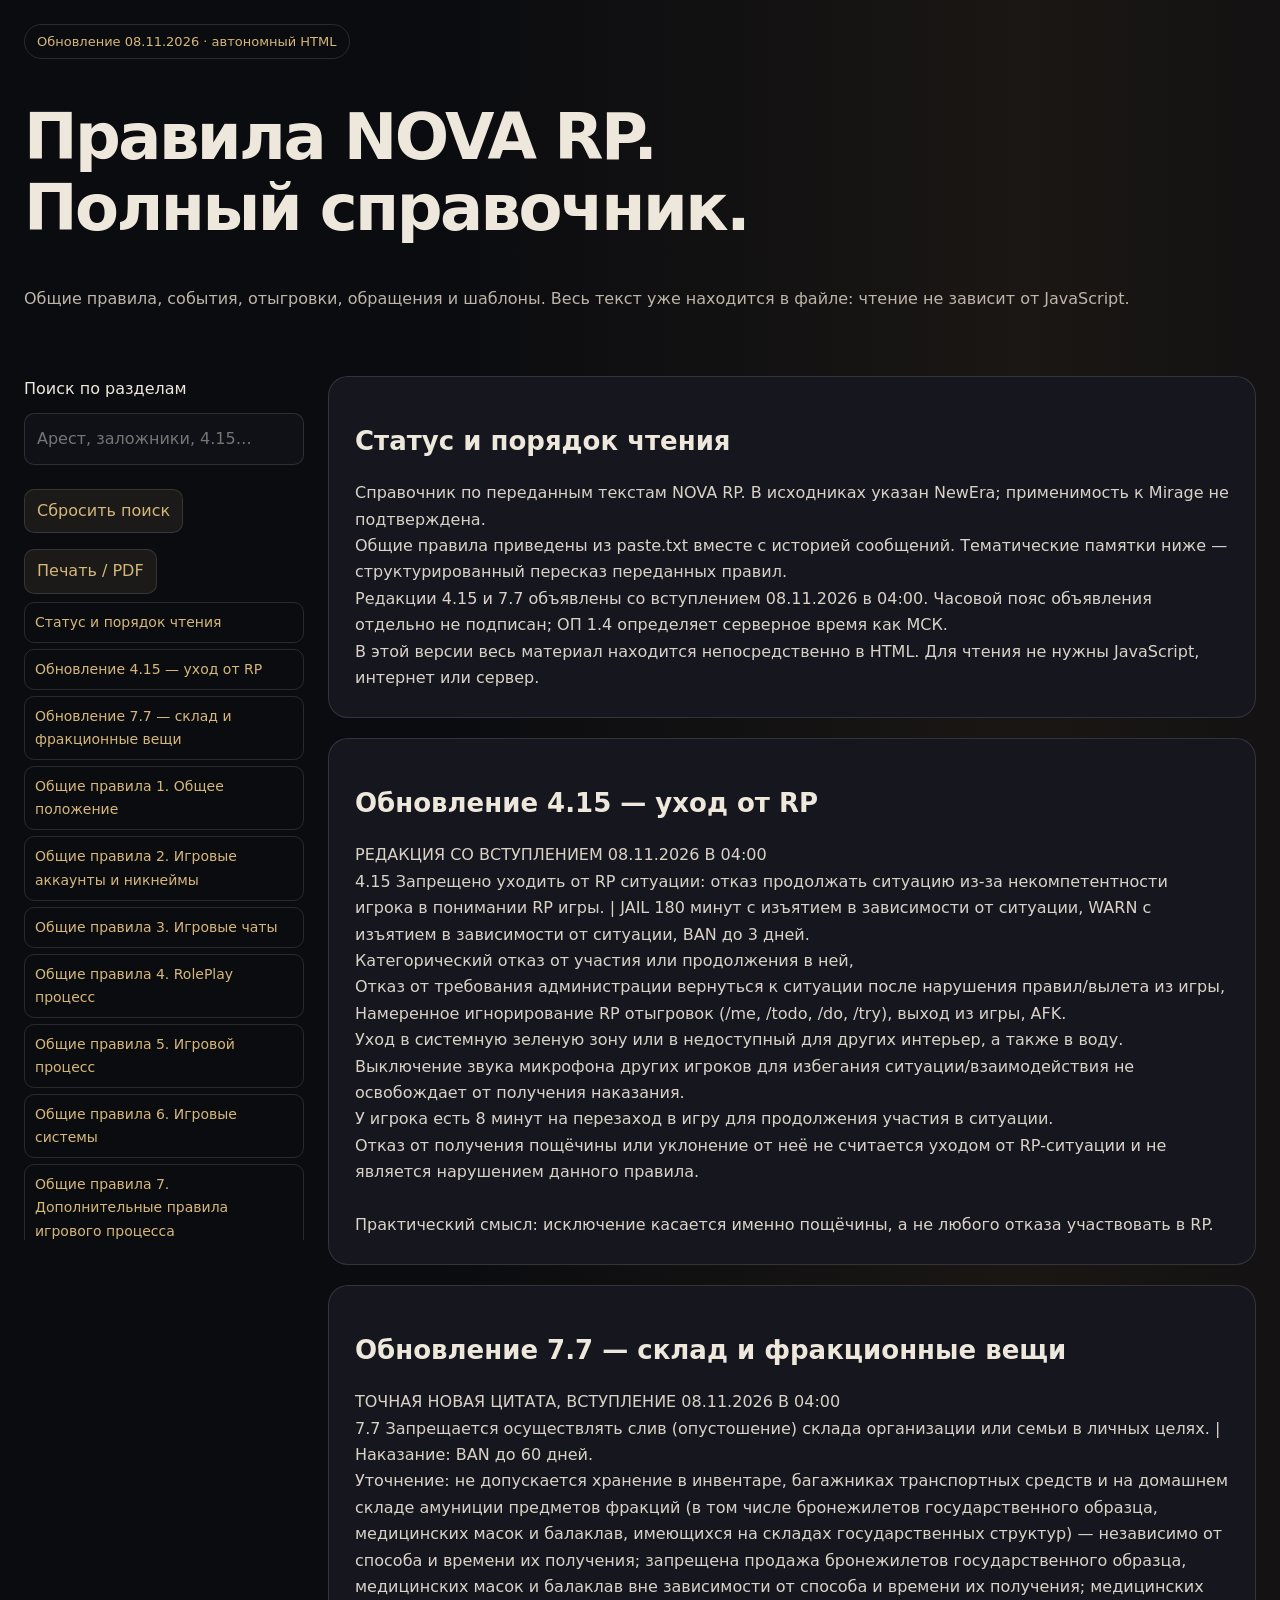
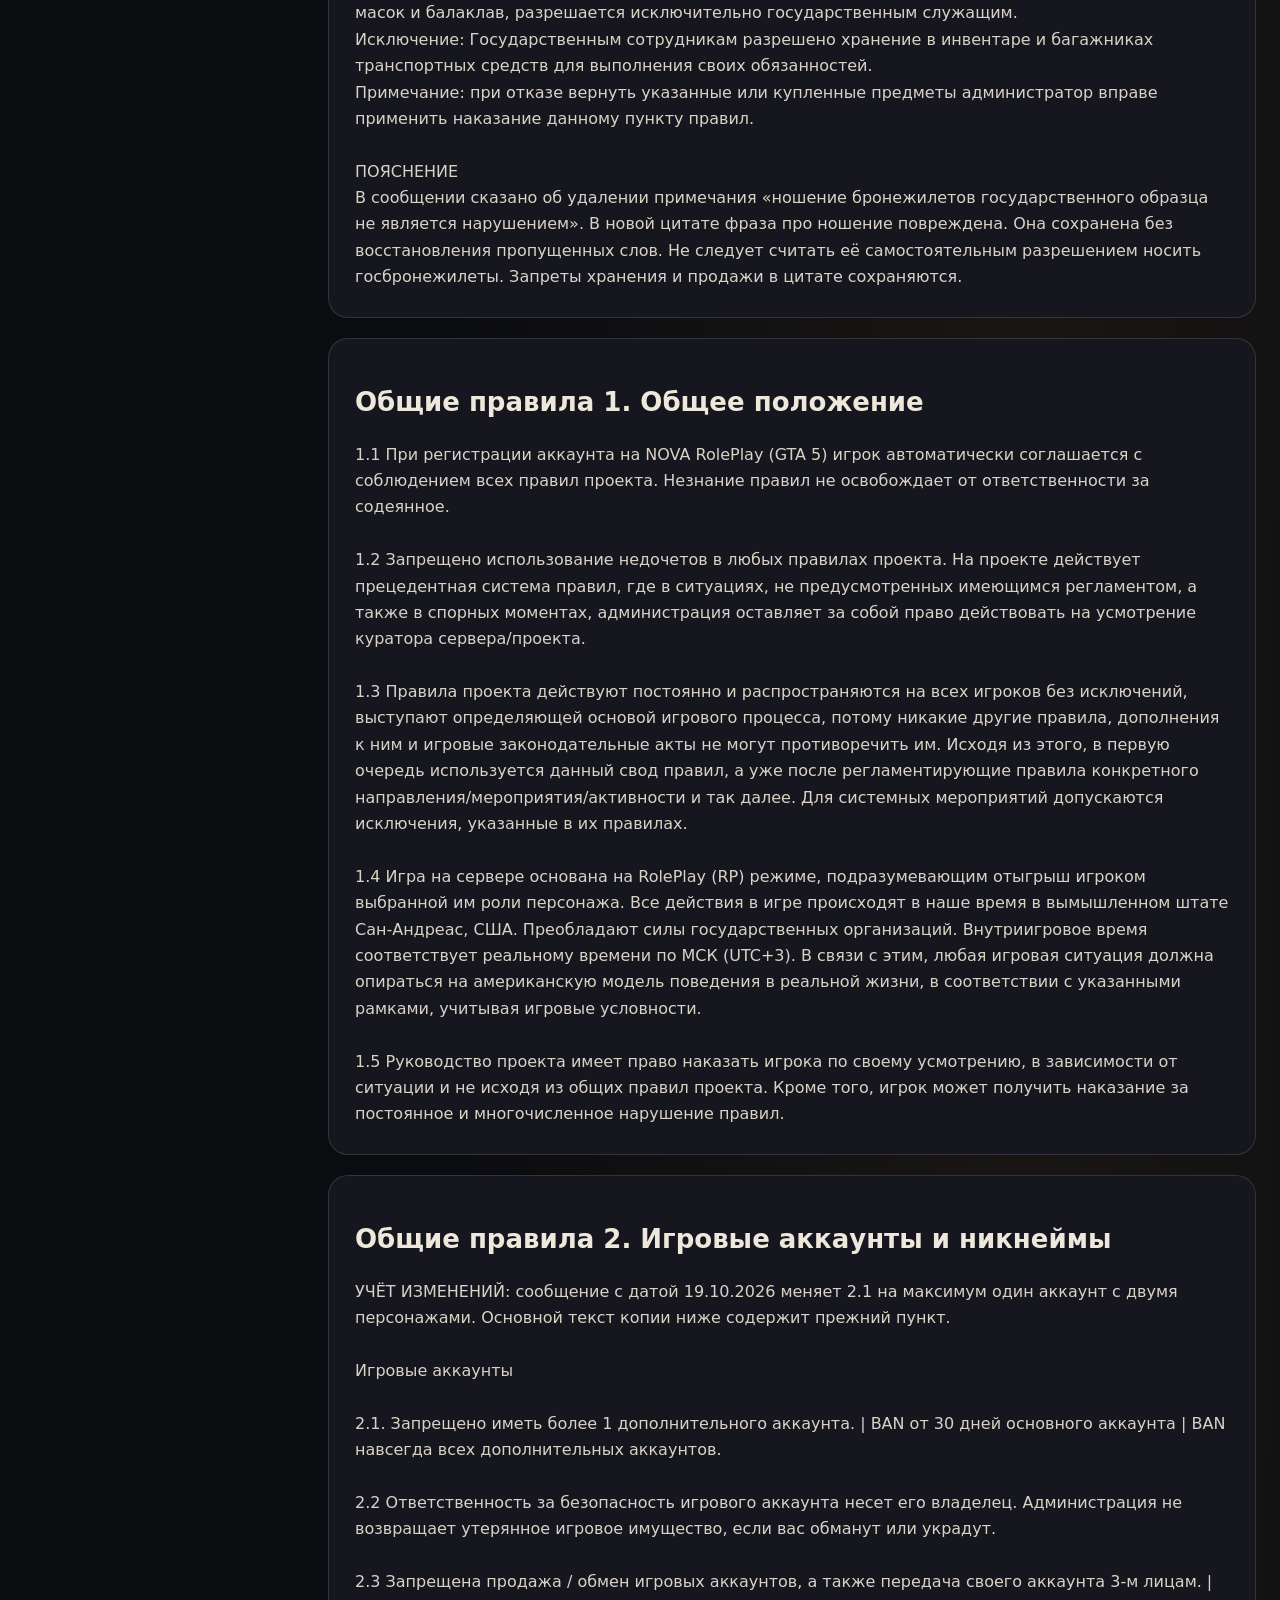
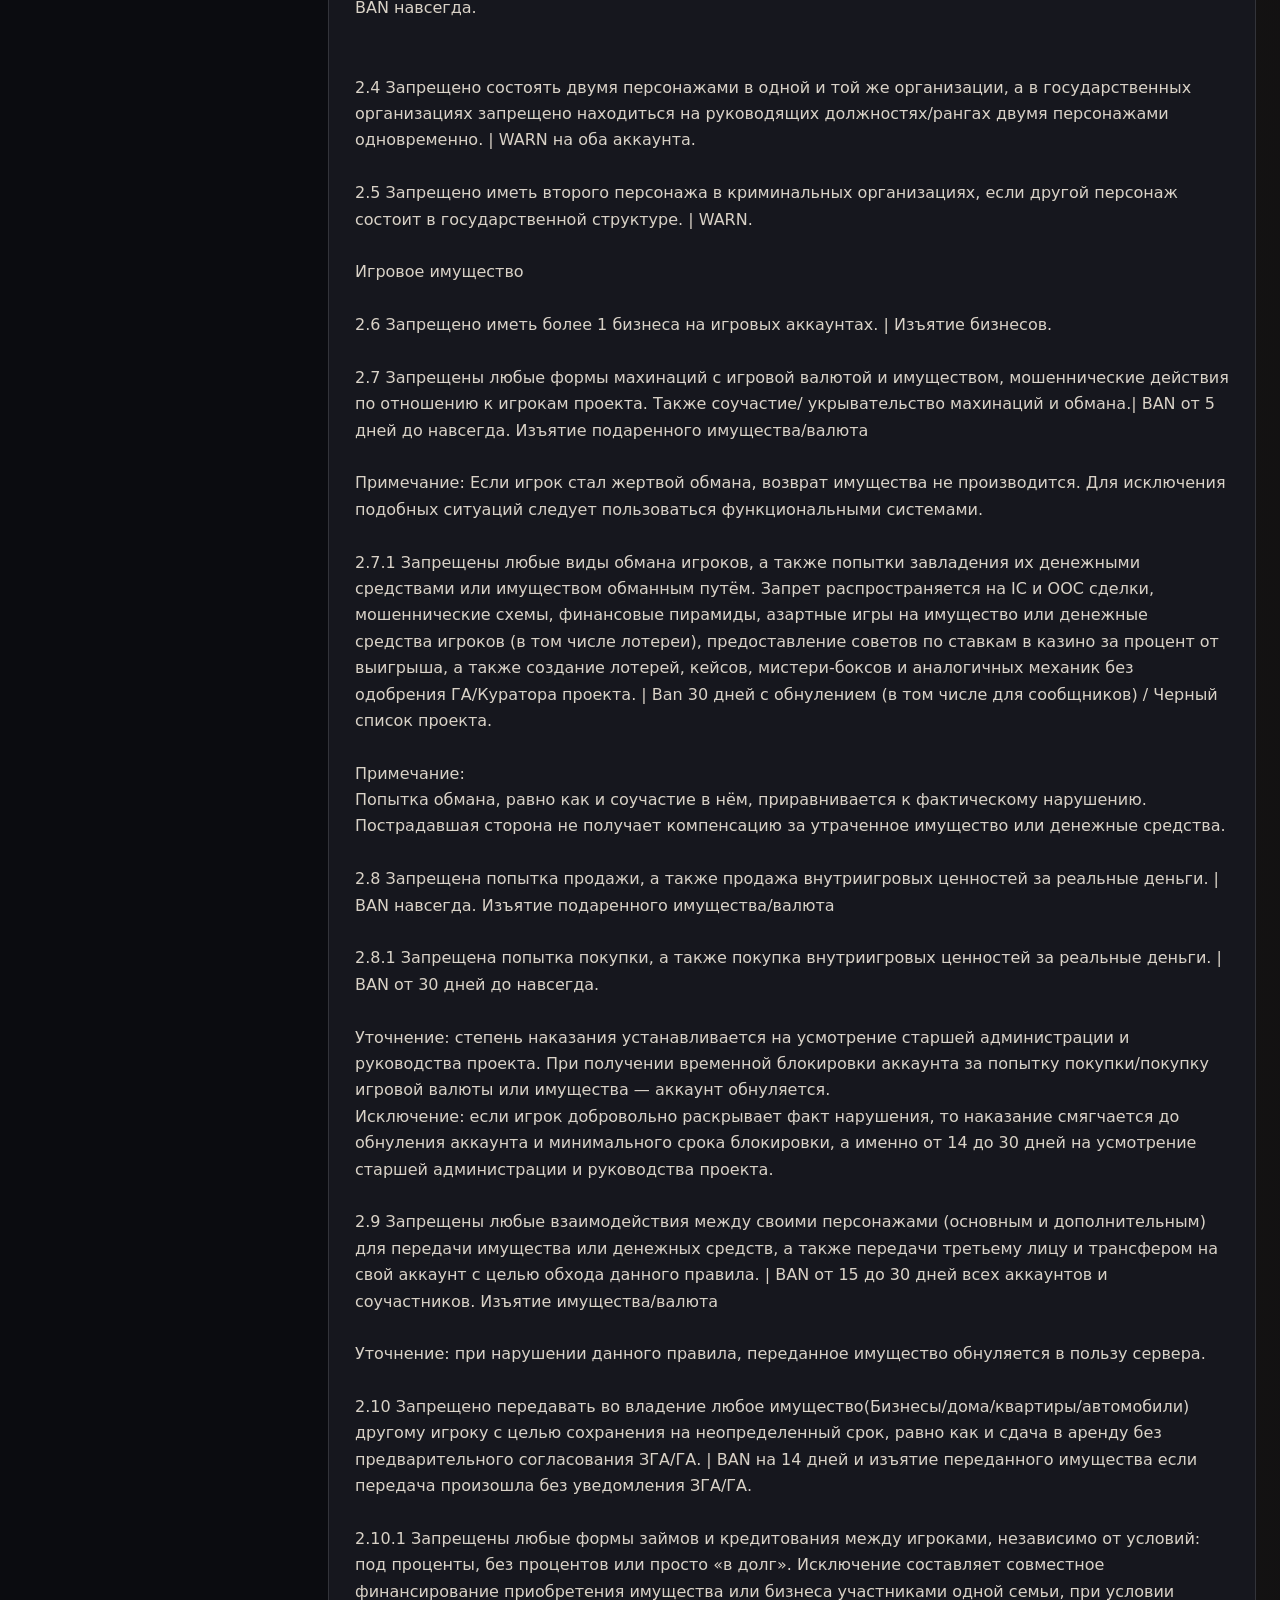
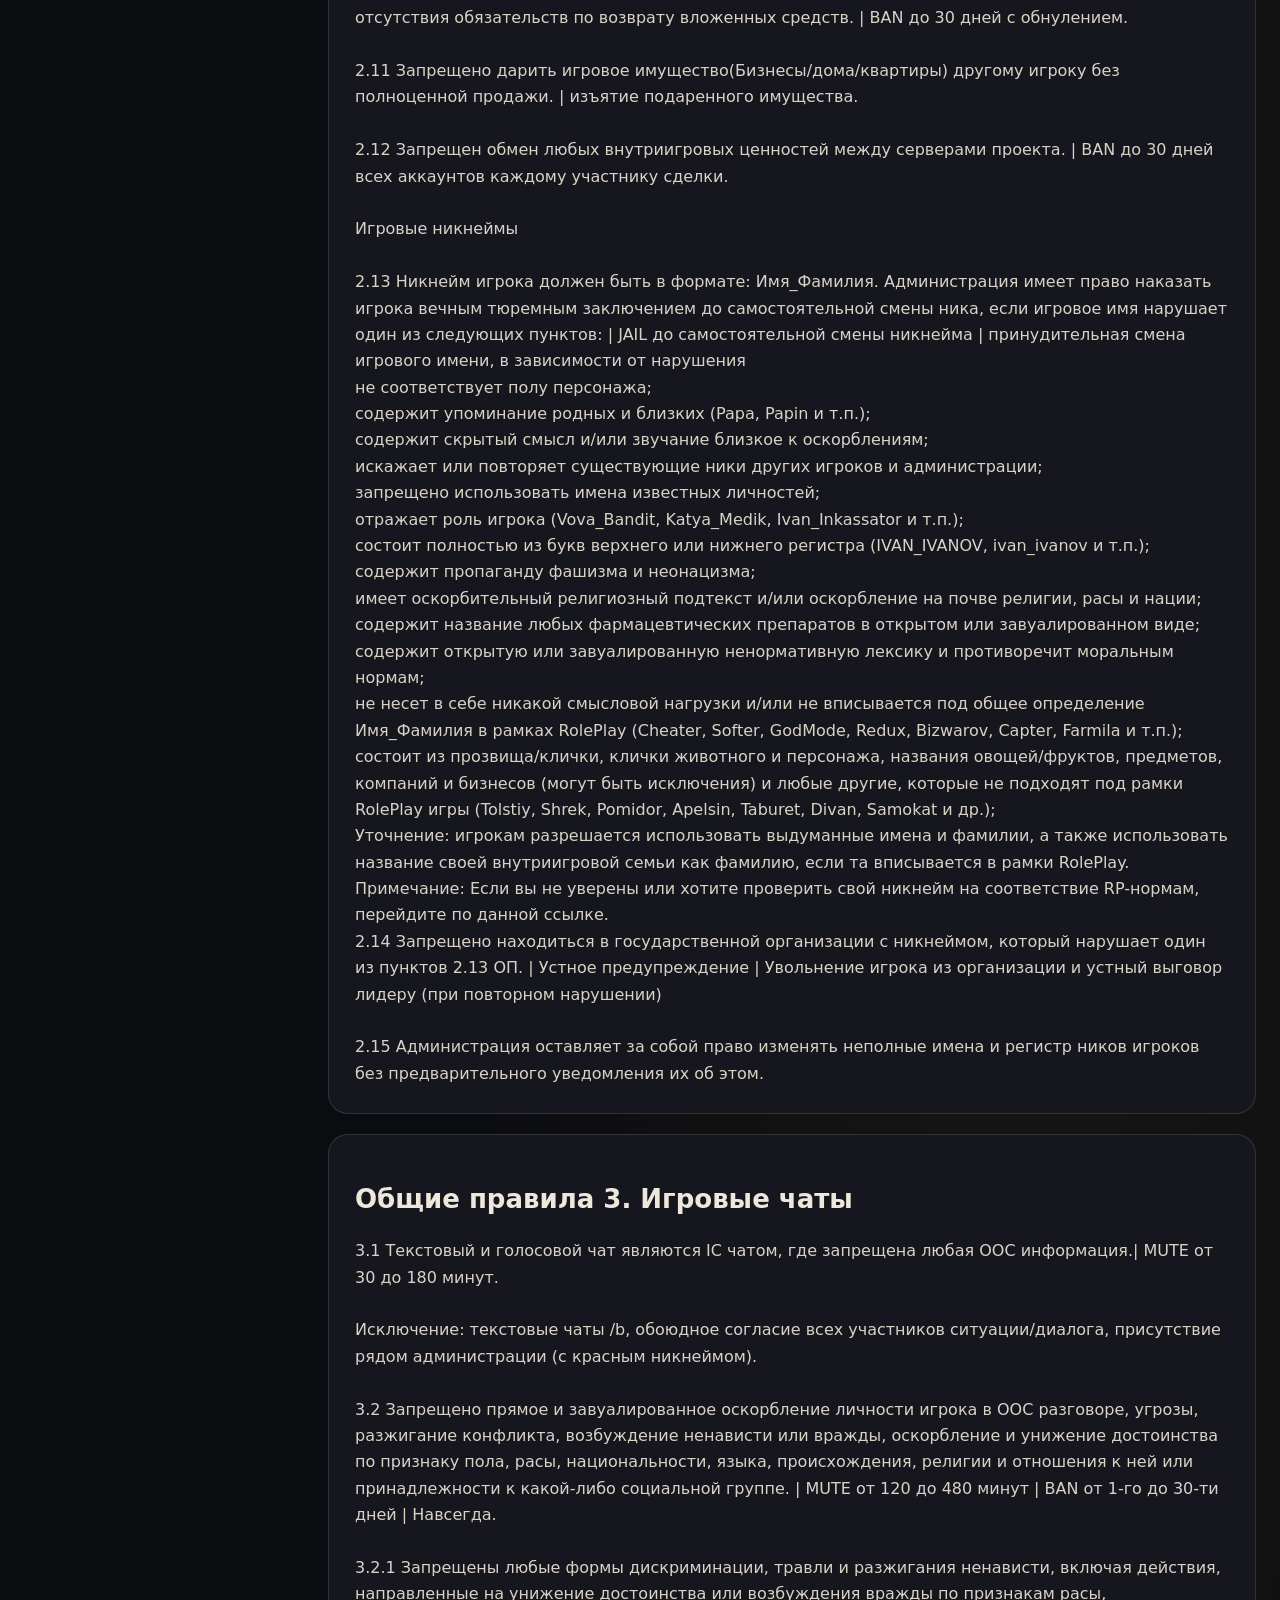
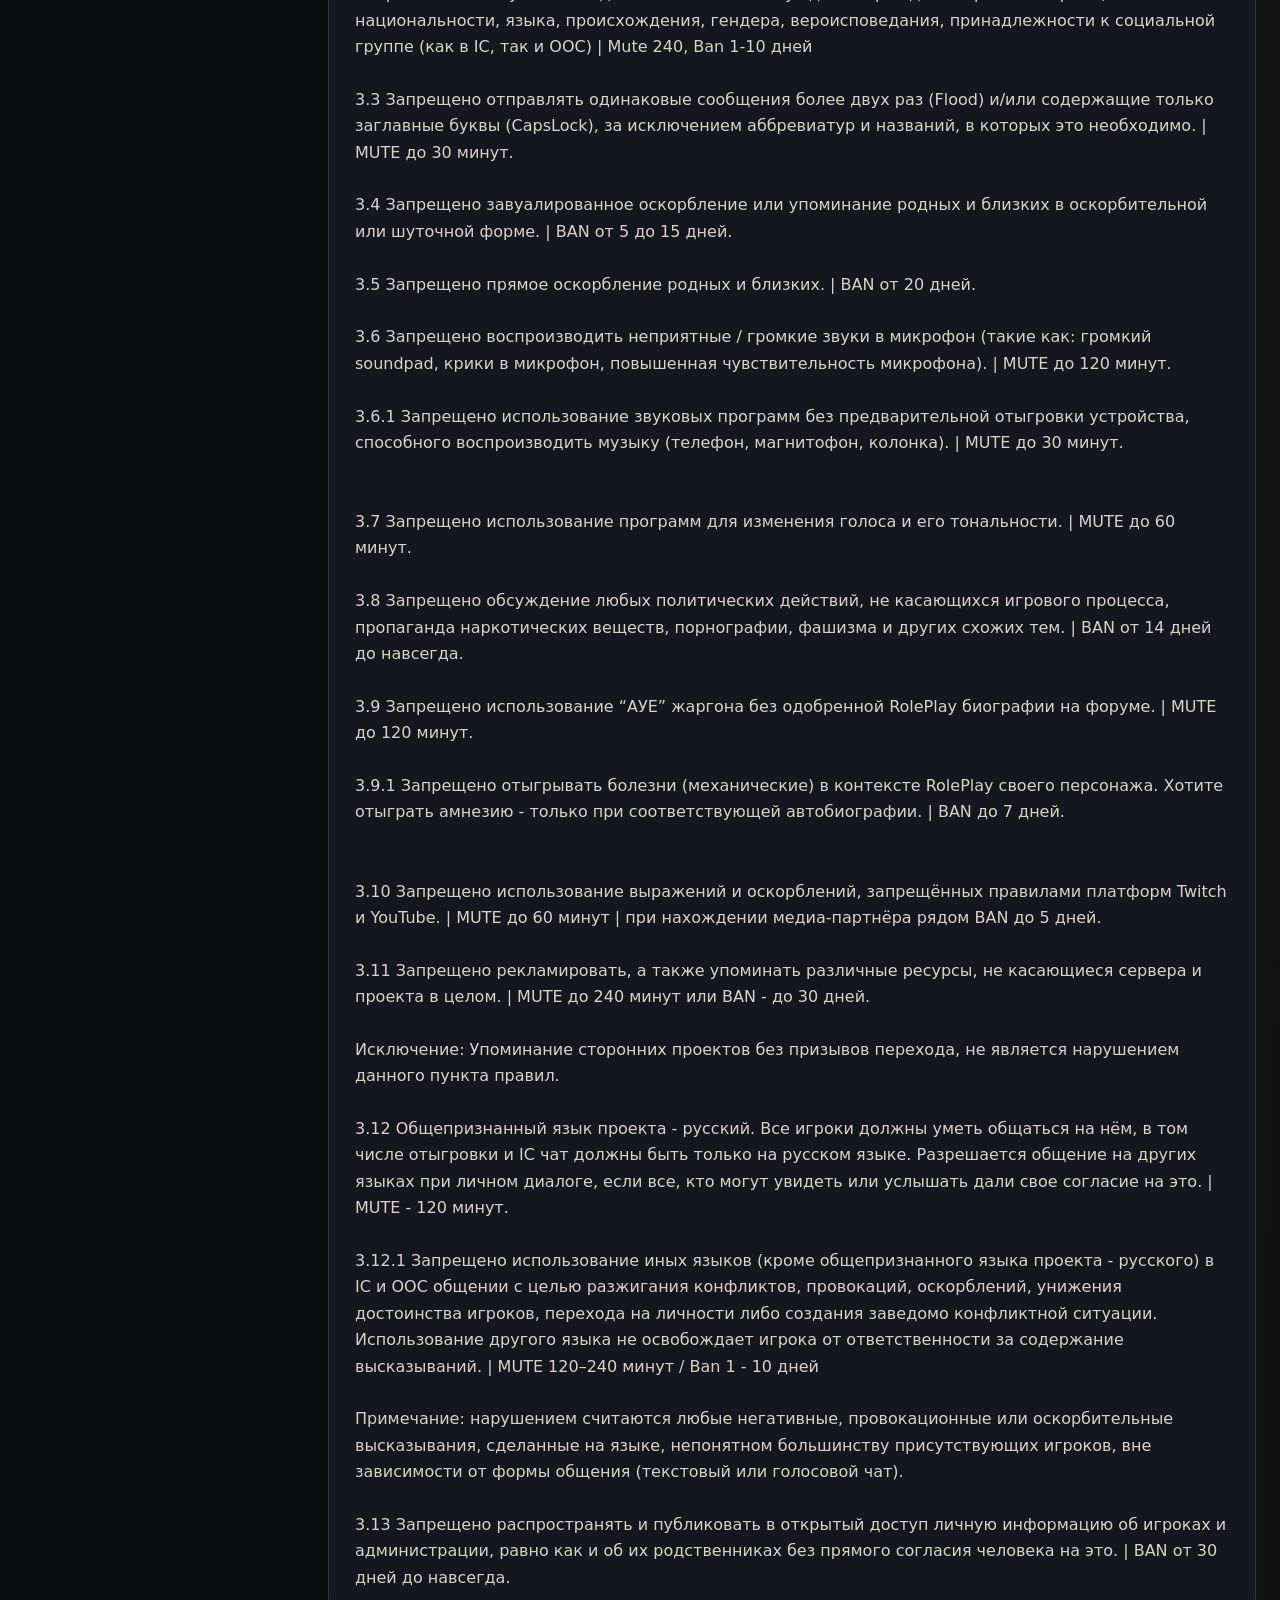
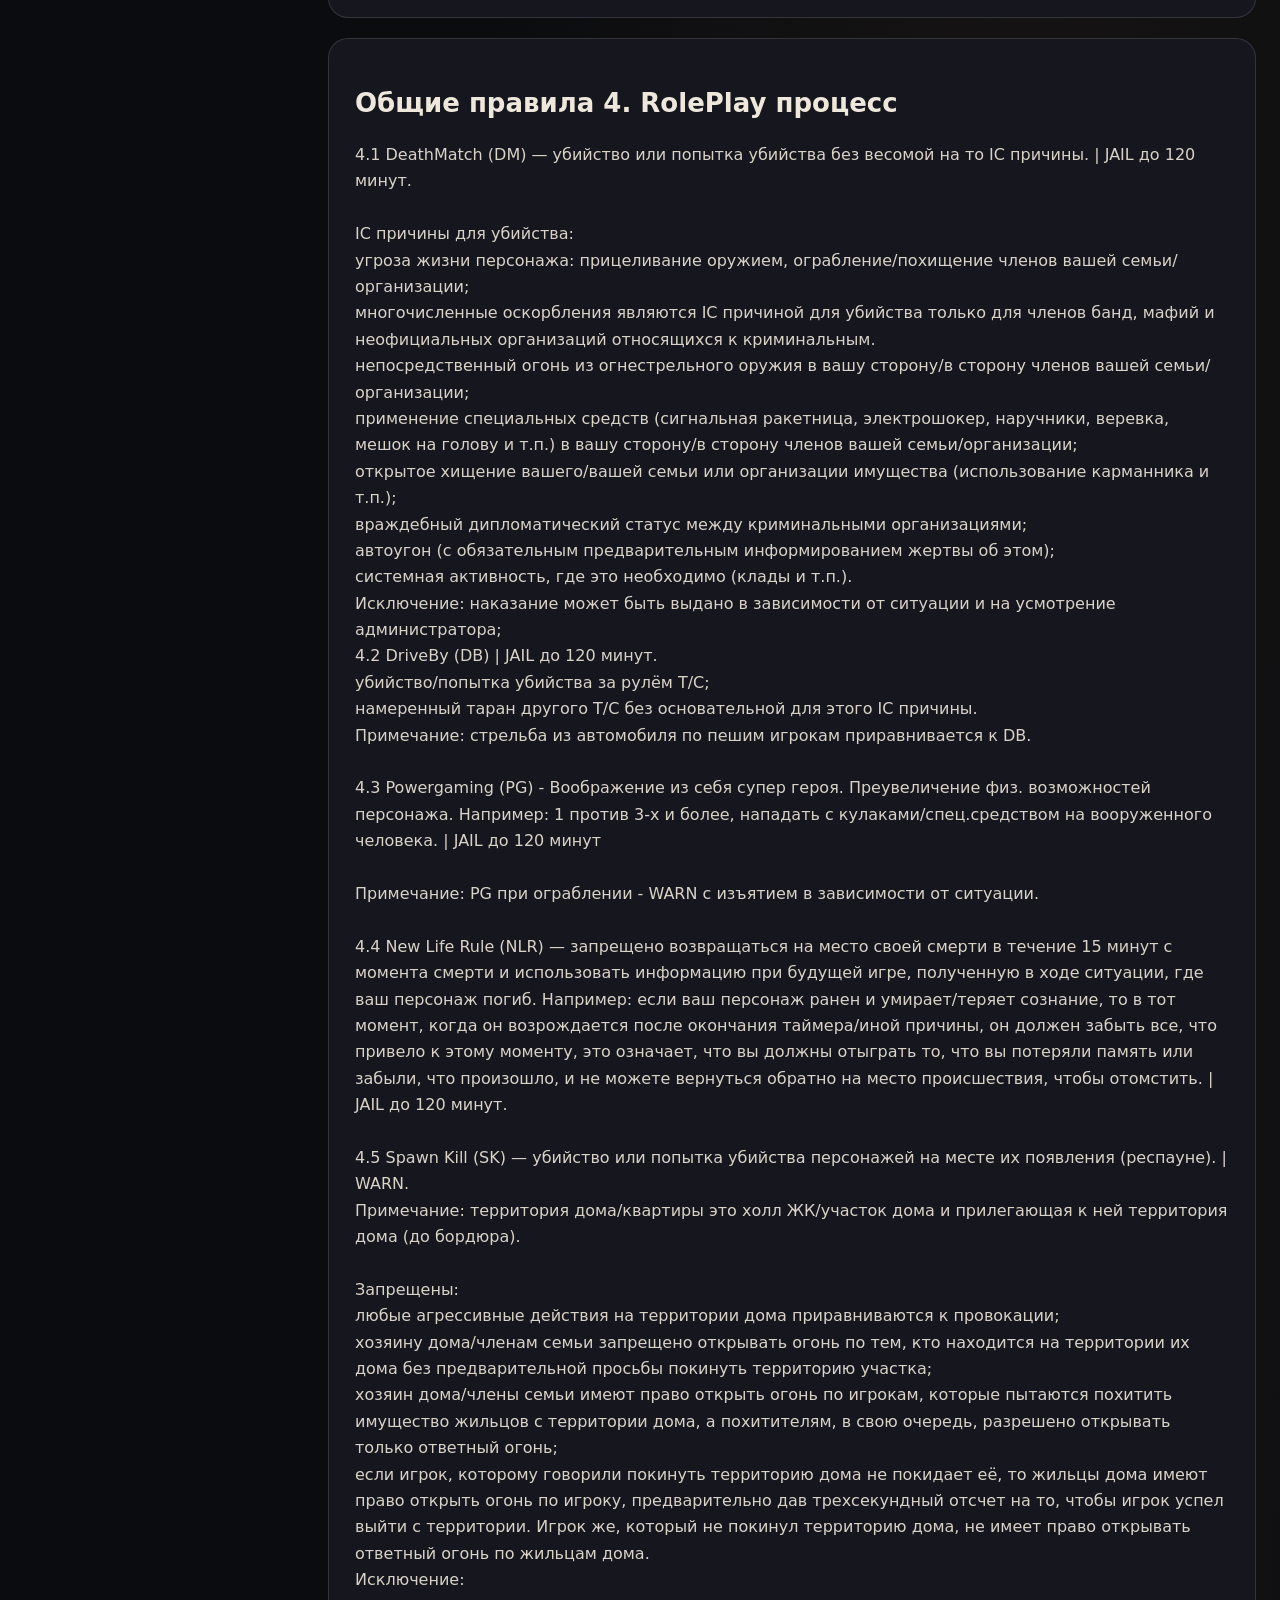
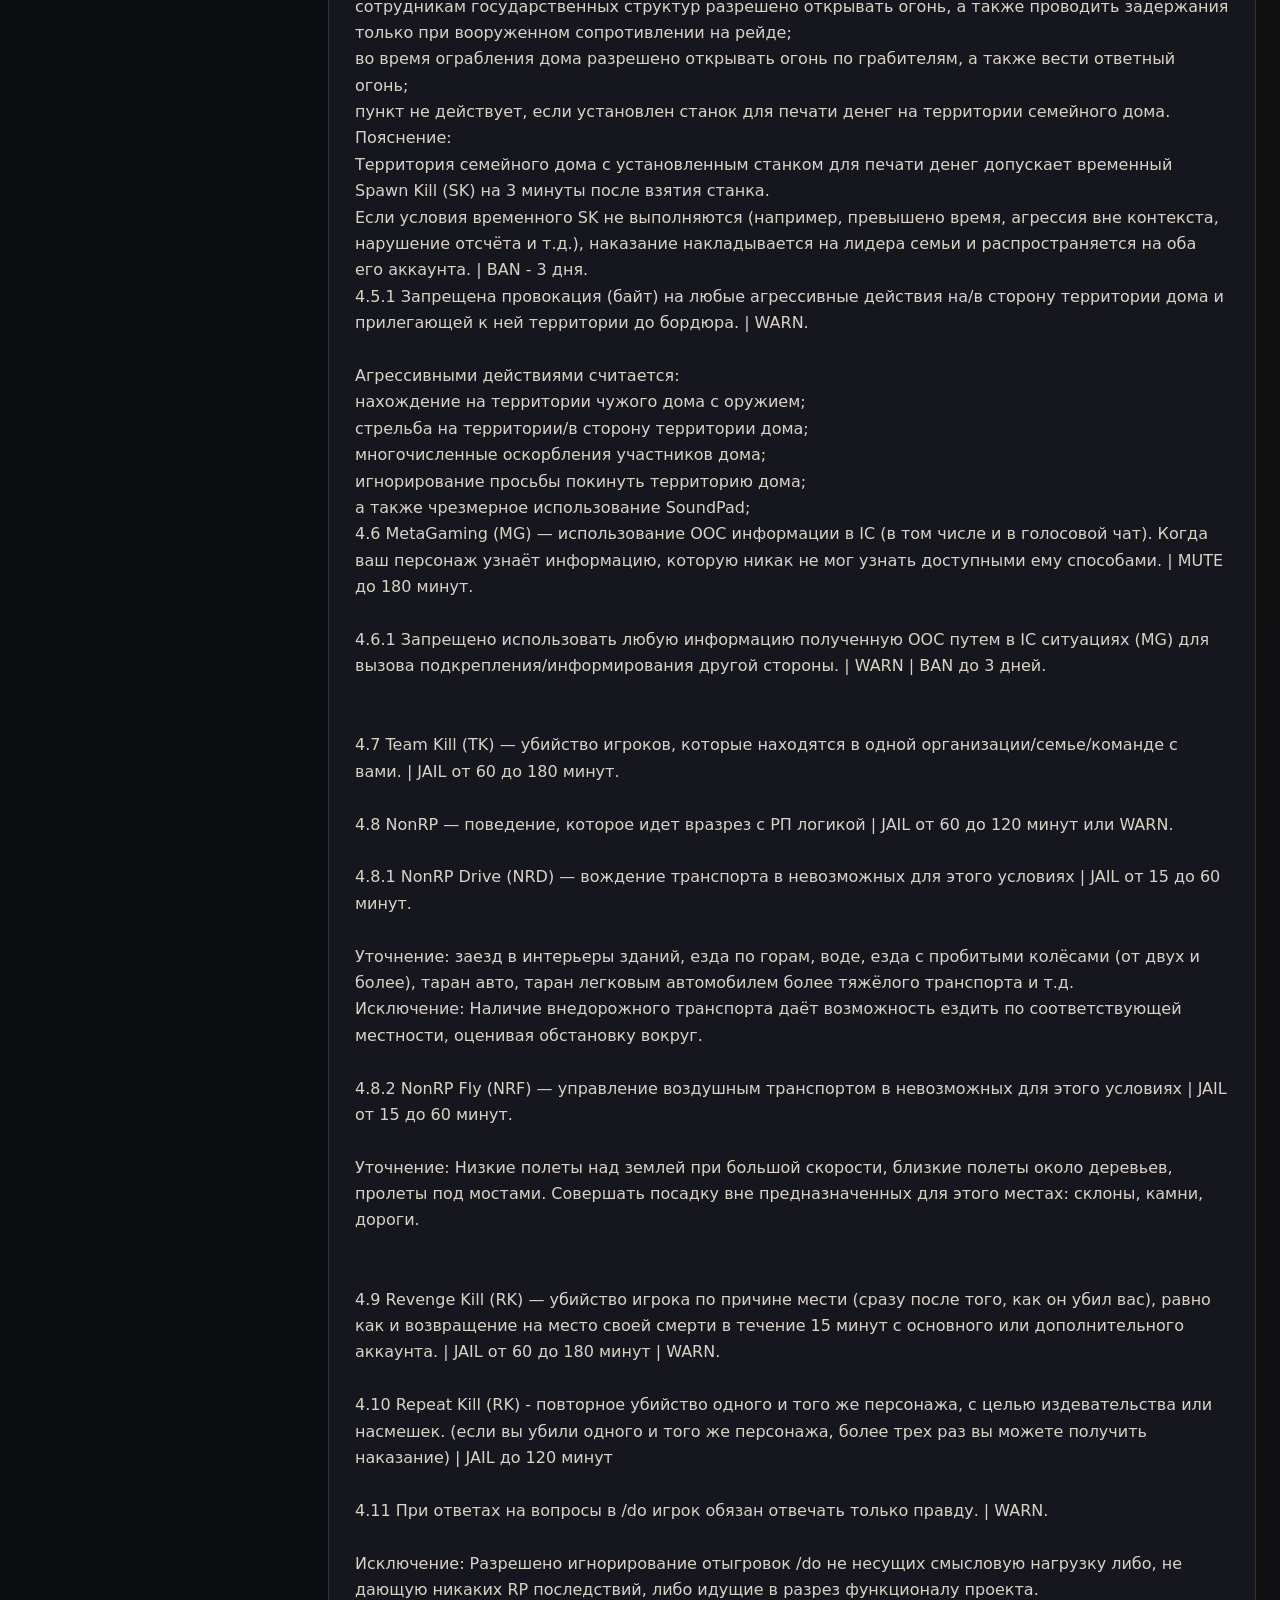
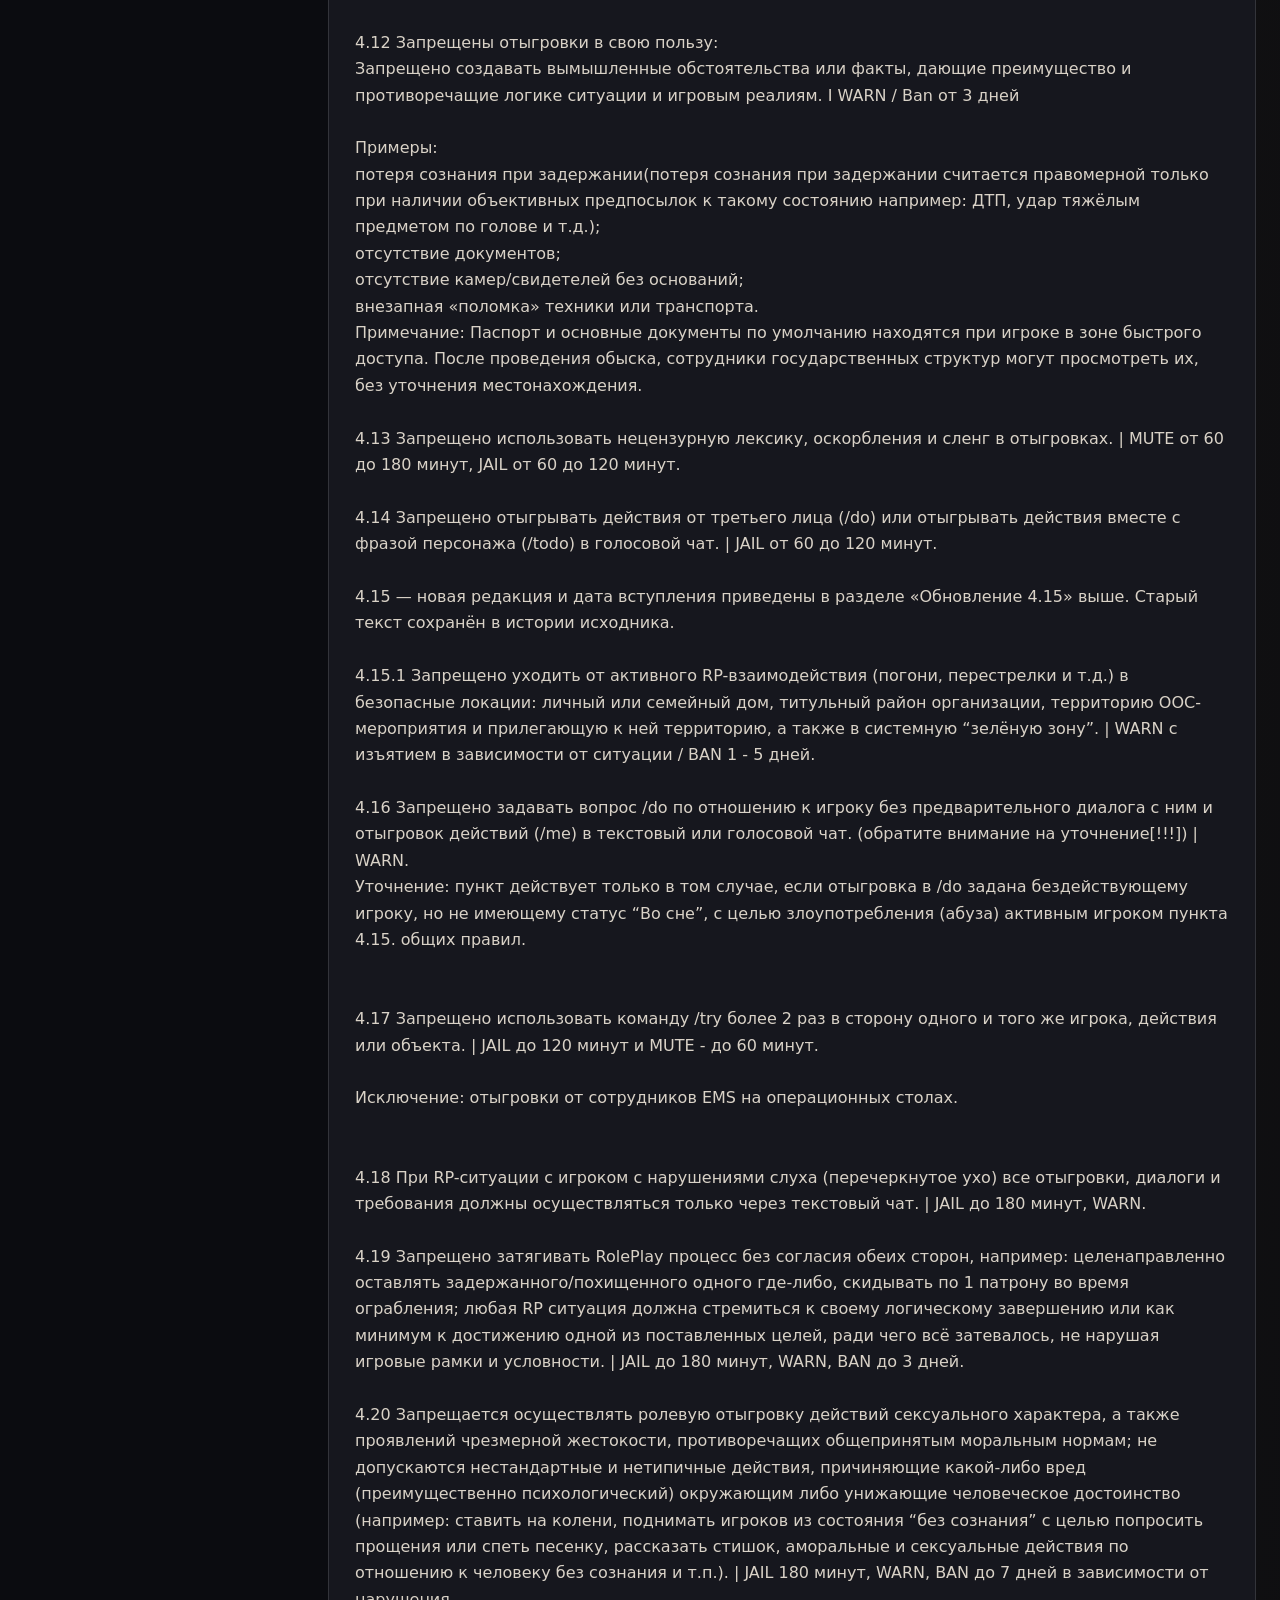
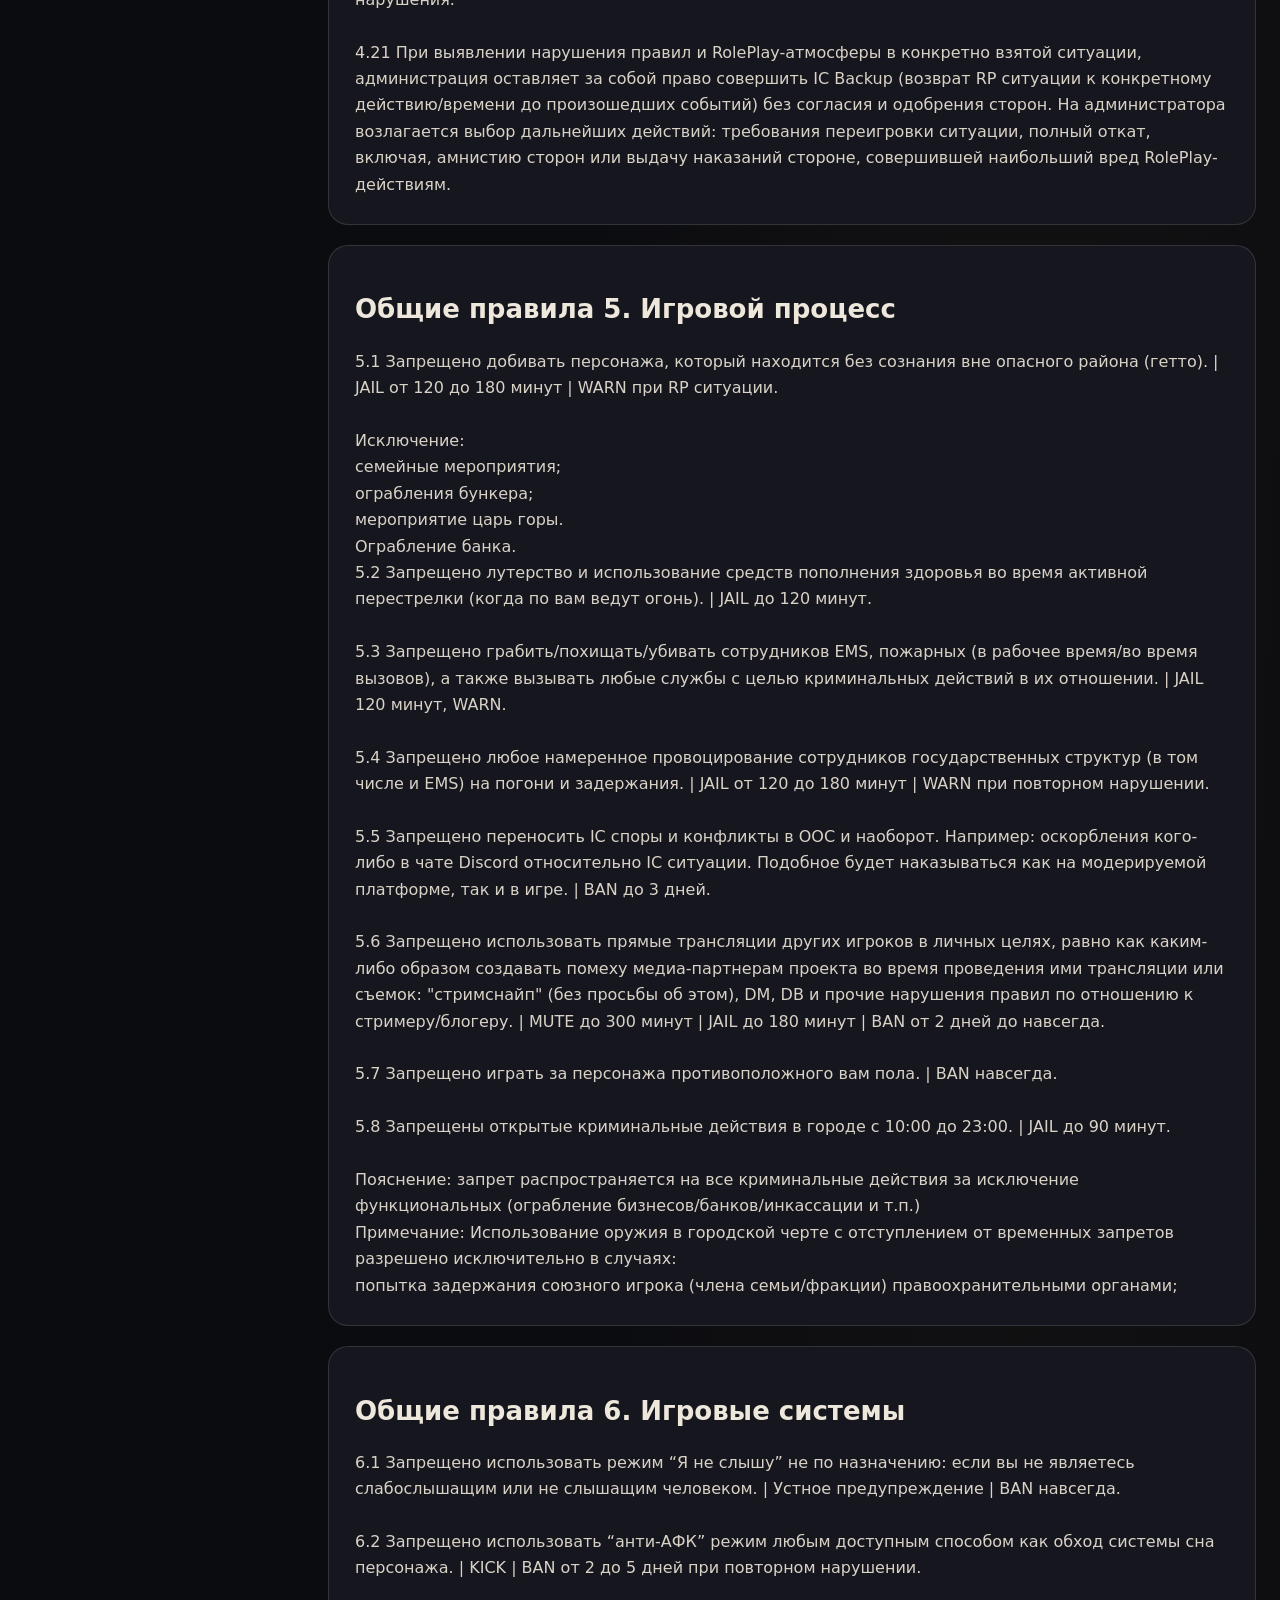
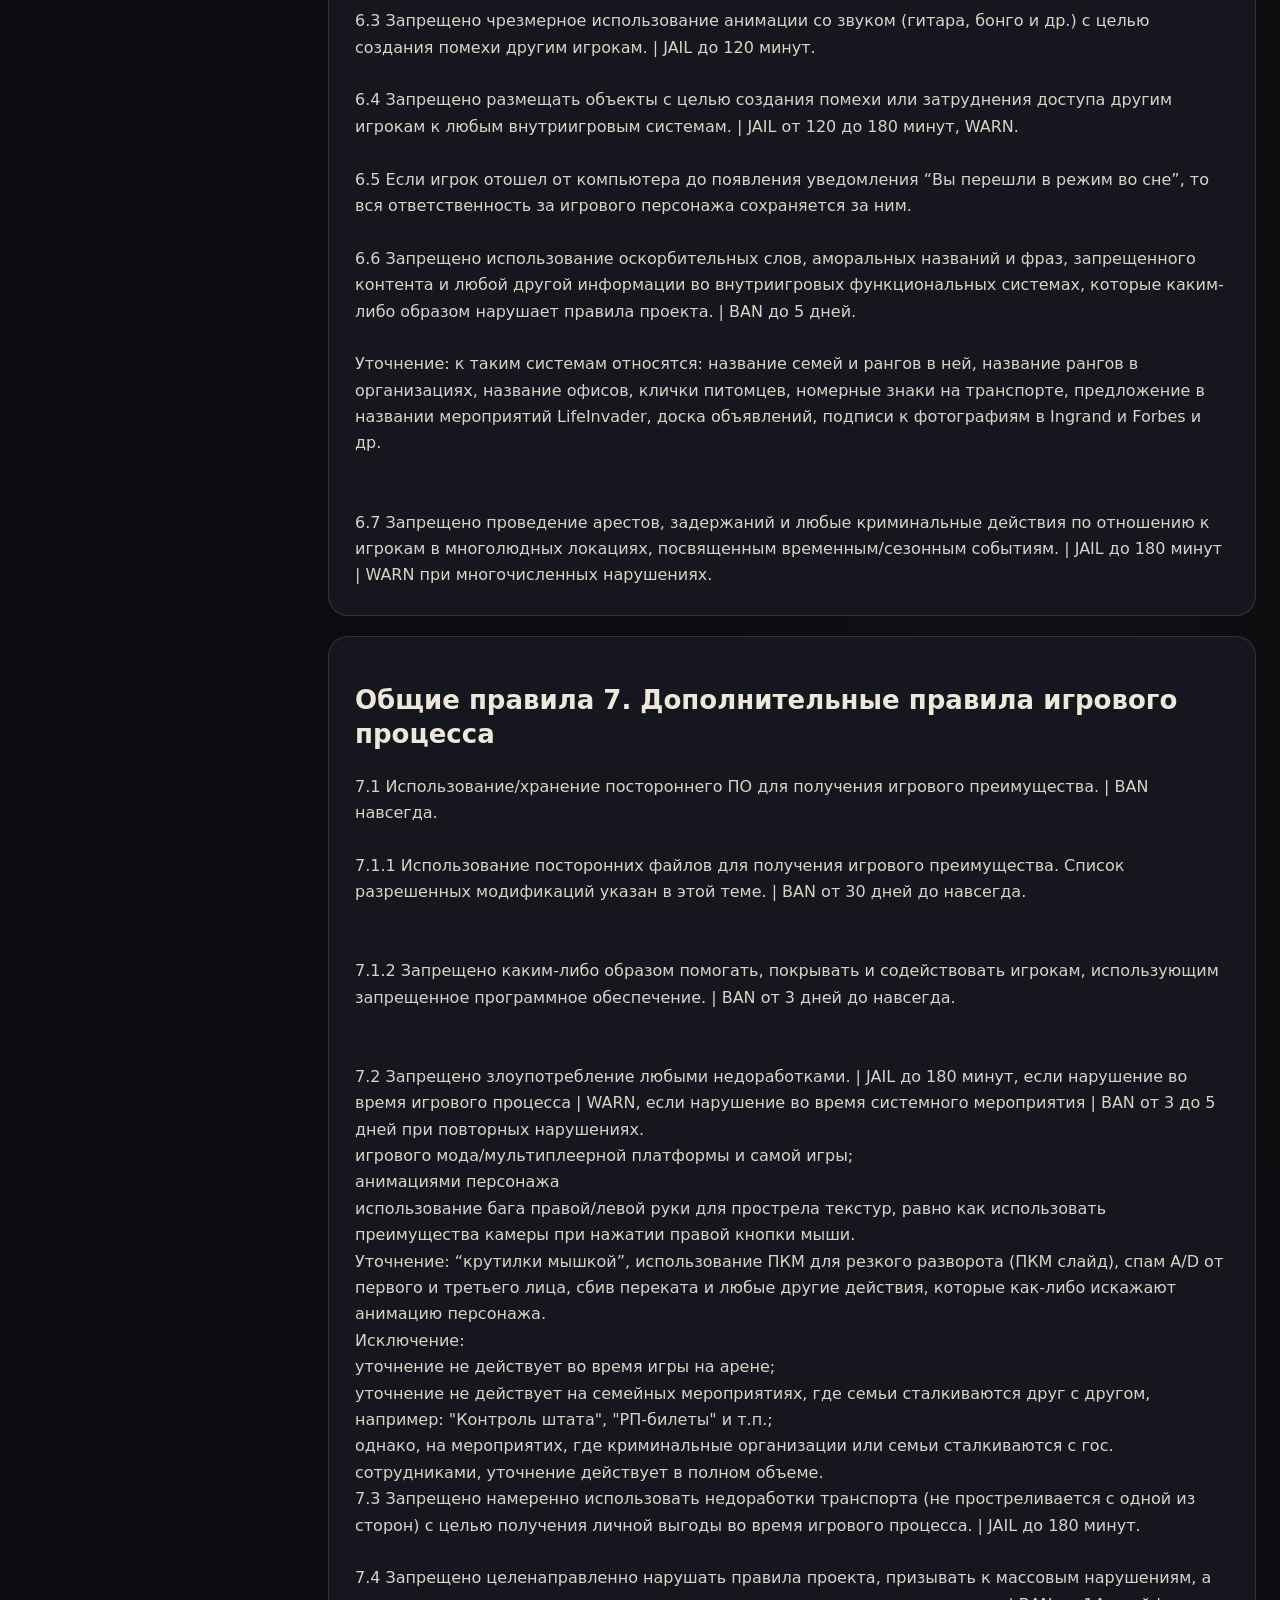
==== index.html @ f8c5743c "Rename NOVA_RP_full_static.html to index.html" ====
<!doctype html><html lang="ru"><head><meta charset="utf-8"><meta name="viewport" content="width=device-width,initial-scale=1"><title>NOVA RP — полный справочник</title><style>:root{color-scheme:dark;--bg:#0b0c10;--p:#16171e;--t:#eee7db;--m:#bcb5a8;--g:#d5b77a;--l:#ffffff20}*{box-sizing:border-box}body{margin:0;background:radial-gradient(ellipse at 80% 0,#56412333,transparent 40%),var(--bg);color:var(--t);font:16px/1.65 system-ui,sans-serif}header,main,footer{max-width:1400px;margin:auto;padding:24px}h1{font-size:clamp(34px,6vw,64px);line-height:1.1;letter-spacing:-.04em}h2{font-size:26px;line-height:1.3}h3{color:var(--g);font-size:18px}a{color:var(--g)}header p,footer,p{color:var(--m)}.badge{border:1px solid var(--l);border-radius:20px;padding:6px 12px;display:inline-block;font-size:13px;color:var(--g)}.layout{display:grid;grid-template-columns:280px minmax(0,1fr);gap:24px}aside{align-self:start;position:sticky;top:14px;max-height:96vh;overflow:auto}nav{display:grid;gap:6px}nav a{display:block;text-decoration:none;border:1px solid var(--l);border-radius:10px;padding:8px 10px;font-size:14px}article{background:var(--p);border:1px solid var(--l);border-radius:20px;padding:26px;margin-bottom:20px;scroll-margin-top:20px}.body{white-space:pre-wrap;overflow-wrap:anywhere;color:#d9d2c7}input,textarea,button{font:inherit}input{width:100%;margin:10px 0 16px;background:#101116;color:var(--t);border:1px solid var(--l);border-radius:10px;padding:12px}textarea{width:100%;background:#0e0f14;color:var(--t);border:1px solid var(--l);border-radius:10px;padding:12px;resize:vertical}button{background:#d5b77a14;color:var(--g);border:1px solid var(--l);padding:8px 12px;border-radius:10px;cursor:pointer;margin:8px 4px 8px 0}section{border-top:1px solid var(--l);margin-top:22px}.small{font-size:13px}footer{border-top:1px solid var(--l);font-size:13px}[hidden]{display:none!important}a:focus-visible,input:focus-visible,button:focus-visible,textarea:focus-visible{outline:2px solid var(--g);outline-offset:3px}@media(max-width:850px){.layout{grid-template-columns:1fr}aside{position:static;max-height:none}nav{grid-template-columns:1fr 1fr}header,main,footer{padding:16px}article{padding:18px}}@media print{body{background:white;color:black}.layout{display:block}aside,button{display:none}article{background:white;border:1px solid #ccc}.body,p,footer{color:black}h3,a{color:#654500}textarea{color:black;background:white}}</style></head><body><header><span class="badge">Обновление 08.11.2026 · автономный HTML</span><h1>Правила NOVA RP.<br>Полный справочник.</h1><p>Общие правила, события, отыгровки, обращения и шаблоны. Весь текст уже находится в файле: чтение не зависит от JavaScript.</p></header><main><div class="layout"><aside><label for="search">Поиск по разделам</label><input type="search" id="search" placeholder="Нажмите Ctrl+F для поиска без скриптов"><div id="controls" hidden><button id="clear" type="button">Сбросить поиск</button><button id="print" type="button">Печать / PDF</button></div><nav aria-label="Разделы"><a href="#s0">Статус и порядок чтения</a><a href="#s1">Обновление 4.15 — уход от RP</a><a href="#s2">Обновление 7.7 — склад и фракционные вещи</a><a href="#s3">Общие правила 1. Общее положение</a><a href="#s4">Общие правила 2. Игровые аккаунты и никнеймы</a><a href="#s5">Общие правила 3. Игровые чаты</a><a href="#s6">Общие правила 4. RolePlay процесс</a><a href="#s7">Общие правила 5. Игровой процесс</a><a href="#s8">Общие правила 6. Игровые системы</a><a href="#s9">Общие правила 7. Дополнительные правила игрового процесса</a><a href="#s10">Общие правила 8. Правила взаимодействия с администрацией</a><a href="#s11">Общие правила 9. Модерация платформ</a><a href="#s12">История правок — сообщения исходника</a><a href="#s13">Ограбления: доступность и участники</a><a href="#s14">Ограбления: общие правила и силовики</a><a href="#s15">Ограбления: грабители, огонь и заложники</a><a href="#s16">Общие клады</a><a href="#s17">ГМП: организация и расписание</a><a href="#s18">ГМП: координаторы и запись</a><a href="#s19">Форумные RolePlay-ситуации</a><a href="#s20">LifeInvader: объявления</a><a href="#s21">Жалобы на игроков</a><a href="#s22">Репорт-тикеты и хранение записей</a><a href="#s23">Отыгровки и игровые заготовки</a><a href="#templates">Текстовые шаблоны</a></nav><p class="small">Для перехода используйте оглавление. Ctrl+F ищет по всему тексту. Все разделы видны сразу.</p></aside><div id="content"><article id="s0"><h2>Статус и порядок чтения</h2><div class="body">Справочник по переданным текстам NOVA RP. В исходниках указан NewEra; применимость к Mirage не подтверждена.
Общие правила приведены из paste.txt вместе с историей сообщений. Тематические памятки ниже — структурированный пересказ переданных правил.
Редакции 4.15 и 7.7 объявлены со вступлением 08.11.2026 в 04:00. Часовой пояс объявления отдельно не подписан; ОП 1.4 определяет серверное время как МСК.
В этой версии весь материал находится непосредственно в HTML. Для чтения не нужны JavaScript, интернет или сервер.</div></article><article id="s1"><h2>Обновление 4.15 — уход от RP</h2><div class="body">РЕДАКЦИЯ СО ВСТУПЛЕНИЕМ 08.11.2026 В 04:00
4.15 Запрещено уходить от RP ситуации: отказ продолжать ситуацию из-за некомпетентности игрока в понимании RP игры. | JAIL 180 минут с изъятием в зависимости от ситуации, WARN с изъятием в зависимости от ситуации, BAN до 3 дней.
Категорический отказ от участия или продолжения в ней,
Отказ от требования администрации вернуться к ситуации после нарушения правил/вылета из игры,
Намеренное игнорирование RP отыгровок (/me, /todo, /do, /try), выход из игры, AFK.
Уход в системную зеленую зону или в недоступный для других интерьер, а также в воду.
Выключение звука микрофона других игроков для избегания ситуации/взаимодействия не освобождает от получения наказания.
У игрока есть 8 минут на перезаход в игру для продолжения участия в ситуации.
Отказ от получения пощёчины или уклонение от неё не считается уходом от RP-ситуации и не является нарушением данного правила.

Практический смысл: исключение касается именно пощёчины, а не любого отказа участвовать в RP.</div></article><article id="s2"><h2>Обновление 7.7 — склад и фракционные вещи</h2><div class="body">ТОЧНАЯ НОВАЯ ЦИТАТА, ВСТУПЛЕНИЕ 08.11.2026 В 04:00
7.7 Запрещается осуществлять слив (опустошение) склада организации или семьи в личных целях. | Наказание: BAN до 60 дней.
Уточнение: не допускается хранение в инвентаре, багажниках транспортных средств и на домашнем складе амуниции предметов фракций (в том числе бронежилетов государственного образца, медицинских масок и балаклав, имеющихся на складах государственных структур) — независимо от способа и времени их получения; запрещена продажа бронежилетов государственного образца, медицинских масок и балаклав вне зависимости от способа и времени их получения; медицинских масок и балаклав, разрешается исключительно государственным служащим.
Исключение: Государственным сотрудникам разрешено хранение в инвентаре и багажниках транспортных средств для выполнения своих обязанностей.
Примечание: при отказе вернуть указанные или купленные предметы администратор вправе применить наказание данному пункту правил.

ПОЯСНЕНИЕ
В сообщении сказано об удалении примечания «ношение бронежилетов государственного образца не является нарушением». В новой цитате фраза про ношение повреждена. Она сохранена без восстановления пропущенных слов. Не следует считать её самостоятельным разрешением носить госбронежилеты. Запреты хранения и продажи в цитате сохраняются.</div></article><article id="s3"><h2>Общие правила 1. Общее положение</h2><div class="body">1.1 При регистрации аккаунта на NOVA RolePlay (GTA 5) игрок автоматически соглашается с соблюдением всех правил проекта. Незнание правил не освобождает от ответственности за содеянное.

1.2 Запрещено использование недочетов в любых правилах проекта. На проекте действует прецедентная система правил, где в ситуациях, не предусмотренных имеющимся регламентом, а также в спорных моментах, администрация оставляет за собой право действовать на усмотрение куратора сервера/проекта.

1.3 Правила проекта действуют постоянно и распространяются на всех игроков без исключений, выступают определяющей основой игрового процесса, потому никакие другие правила, дополнения к ним и игровые законодательные акты не могут противоречить им. Исходя из этого, в первую очередь используется данный свод правил, а уже после регламентирующие правила конкретного направления/мероприятия/активности и так далее. Для системных мероприятий допускаются исключения, указанные в их правилах.

1.4 Игра на сервере основана на RolePlay (RP) режиме, подразумевающим отыгрыш игроком выбранной им роли персонажа. Все действия в игре происходят в наше время в вымышленном штате Сан-Андреас, США. Преобладают силы государственных организаций. Внутриигровое время соответствует реальному времени по МСК (UTC+3). В связи с этим, любая игровая ситуация должна опираться на американскую модель поведения в реальной жизни, в соответствии с указанными рамками, учитывая игровые условности.

1.5 Руководство проекта имеет право наказать игрока по своему усмотрению, в зависимости от ситуации и не исходя из общих правил проекта. Кроме того, игрок может получить наказание за постоянное и многочисленное нарушение правил.</div></article><article id="s4"><h2>Общие правила 2. Игровые аккаунты и никнеймы</h2><div class="body">УЧЁТ ИЗМЕНЕНИЙ: сообщение с датой 19.10.2026 меняет 2.1 на максимум один аккаунт с двумя персонажами. Основной текст копии ниже содержит прежний пункт.

Игровые аккаунты

2.1. Запрещено иметь более 1 дополнительного аккаунта. | BAN от 30 дней основного аккаунта | BAN навсегда всех дополнительных аккаунтов.

2.2 Ответственность за безопасность игрового аккаунта несет его владелец. Администрация не возвращает утерянное игровое имущество, если вас обманут или украдут.

2.3 Запрещена продажа / обмен игровых аккаунтов, а также передача своего аккаунта 3-м лицам. | BAN навсегда.


2.4 Запрещено состоять двумя персонажами в одной и той же организации, а в государственных организациях запрещено находиться на руководящих должностях/рангах двумя персонажами одновременно. | WARN на оба аккаунта.

2.5 Запрещено иметь второго персонажа в криминальных организациях, если другой персонаж состоит в государственной структуре. | WARN.

Игровое имущество

2.6 Запрещено иметь более 1 бизнеса на игровых аккаунтах. | Изъятие бизнесов.

2.7 Запрещены любые формы махинаций с игровой валютой и имуществом, мошеннические действия по отношению к игрокам проекта. Также соучастие/ укрывательство махинаций и обмана.| BAN от 5 дней до навсегда. Изъятие подаренного имущества/валюта 

Примечание: Если игрок стал жертвой обмана, возврат имущества не производится. Для исключения подобных ситуаций следует пользоваться функциональными системами.

2.7.1 Запрещены любые виды обмана игроков, а также попытки завладения их денежными средствами или имуществом обманным путём. Запрет распространяется на IC и OOC сделки, мошеннические схемы, финансовые пирамиды, азартные игры на имущество или денежные средства игроков (в том числе лотереи), предоставление советов по ставкам в казино за процент от выигрыша, а также создание лотерей, кейсов, мистери-боксов и аналогичных механик без одобрения ГА/Куратора проекта. | Ban 30 дней с обнулением (в том числе для сообщников) / Черный список проекта.

Примечание:
Попытка обмана, равно как и соучастие в нём, приравнивается к фактическому нарушению.
Пострадавшая сторона не получает компенсацию за утраченное имущество или денежные средства.

2.8 Запрещена попытка продажи, а также продажа внутриигровых ценностей за реальные деньги. | BAN навсегда. Изъятие подаренного имущества/валюта 

2.8.1 Запрещена попытка покупки, а также покупка внутриигровых ценностей за реальные деньги. | BAN от 30 дней до навсегда.

Уточнение: степень наказания устанавливается на усмотрение старшей администрации и руководства проекта. При получении временной блокировки аккаунта за попытку покупки/покупку игровой валюты или имущества — аккаунт обнуляется.
Исключение: если игрок добровольно раскрывает факт нарушения, то наказание смягчается до обнуления аккаунта и минимального срока блокировки, а именно от 14 до 30 дней на усмотрение старшей администрации и руководства проекта.

2.9 Запрещены любые взаимодействия между своими персонажами (основным и дополнительным) для передачи имущества или денежных средств, а также передачи третьему лицу и трансфером на свой аккаунт с целью обхода данного правила. | BAN от 15 до 30 дней всех аккаунтов и соучастников. Изъятие имущества/валюта 

Уточнение: при нарушении данного правила, переданное имущество обнуляется в пользу сервера.

2.10 Запрещено передавать во владение любое имущество(Бизнесы/дома/квартиры/автомобили) другому игроку с целью сохранения на неопределенный срок, равно как и сдача в аренду без предварительного согласования ЗГА/ГА. | BAN на 14 дней и изъятие переданного имущества если передача произошла без уведомления ЗГА/ГА.

2.10.1 Запрещены любые формы займов и кредитования между игроками, независимо от условий: под проценты, без процентов или просто «в долг». Исключение составляет совместное финансирование приобретения имущества или бизнеса участниками одной семьи, при условии отсутствия обязательств по возврату вложенных средств. | BAN до 30 дней с обнулением.

2.11 Запрещено дарить игровое имущество(Бизнесы/дома/квартиры) другому игроку без полноценной продажи. | изъятие подаренного имущества.

2.12 Запрещен обмен любых внутриигровых ценностей между серверами проекта. | BAN до 30 дней всех аккаунтов каждому участнику сделки.

Игровые никнеймы

2.13 Никнейм игрока должен быть в формате: Имя_Фамилия. Администрация имеет право наказать игрока вечным тюремным заключением до самостоятельной смены ника, если игровое имя нарушает один из следующих пунктов: | JAIL до самостоятельной смены никнейма | принудительная смена игрового имени, в зависимости от нарушения
не соответствует полу персонажа;
содержит упоминание родных и близких (Papa, Papin и т.п.);
содержит скрытый смысл и/или звучание близкое к оскорблениям;
искажает или повторяет существующие ники других игроков и администрации;
запрещено использовать имена известных личностей;
отражает роль игрока (Vova_Bandit, Katya_Medik, Ivan_Inkassator и т.п.);
состоит полностью из букв верхнего или нижнего регистра (IVAN_IVANOV, ivan_ivanov и т.п.);
содержит пропаганду фашизма и неонацизма;
имеет оскорбительный религиозный подтекст и/или оскорбление на почве религии, расы и нации;
содержит название любых фармацевтических препаратов в открытом или завуалированном виде;
содержит открытую или завуалированную ненормативную лексику и противоречит моральным нормам;
не несет в себе никакой смысловой нагрузки и/или не вписывается под общее определение Имя_Фамилия в рамках RolePlay (Cheater, Softer, GodMode, Redux, Bizwarov, Capter, Farmila и т.п.);
состоит из прозвища/клички, клички животного и персонажа, названия овощей/фруктов, предметов, компаний и бизнесов (могут быть исключения) и любые другие, которые не подходят под рамки RolePlay игры (Tolstiy, Shrek, Pomidor, Apelsin, Taburet, Divan, Samokat и др.);
Уточнение: игрокам разрешается использовать выдуманные имена и фамилии, а также использовать название своей внутриигровой семьи как фамилию, если та вписывается в рамки RolePlay.
Примечание: Если вы не уверены или хотите проверить свой никнейм на соответствие RP-нормам, перейдите по данной ссылке.
2.14 Запрещено находиться в государственной организации с никнеймом, который нарушает один из пунктов 2.13 ОП. | Устное предупреждение | Увольнение игрока из организации и устный выговор лидеру (при повторном нарушении)

2.15 Администрация оставляет за собой право изменять неполные имена и регистр ников игроков без предварительного уведомления их об этом.</div></article><article id="s5"><h2>Общие правила 3. Игровые чаты</h2><div class="body">3.1 Текстовый и голосовой чат являются IC чатом, где запрещена любая ООС информация.| MUTE от 30 до 180 минут.

Исключение: текстовые чаты /b, обоюдное согласие всех участников ситуации/диалога, присутствие рядом администрации (с красным никнеймом).

3.2 Запрещено прямое и завуалированное оскорбление личности игрока в ООС разговоре, угрозы, разжигание конфликта, возбуждение ненависти или вражды, оскорбление и унижение достоинства по признаку пола, расы, национальности, языка, происхождения, религии и отношения к ней или принадлежности к какой-либо социальной группе. | MUTE от 120 до 480 минут | BAN от 1-го до 30-ти дней | Навсегда.

3.2.1 Запрещены любые формы дискриминации, травли и разжигания ненависти, включая действия, направленные на унижение достоинства или возбуждения вражды по признакам расы, национальности, языка, происхождения, гендера, вероисповедания, принадлежности к социальной группе (как в IC, так и OOC) | Mute 240, Ban 1-10 дней

3.3 Запрещено отправлять одинаковые сообщения более двух раз (Flood) и/или содержащие только заглавные буквы (CapsLock), за исключением аббревиатур и названий, в которых это необходимо. | MUTE до 30 минут.

3.4 Запрещено завуалированное оскорбление или упоминание родных и близких в оскорбительной или шуточной форме. | BAN от 5 до 15 дней.

3.5 Запрещено прямое оскорбление родных и близких. | BAN от 20 дней.

3.6 Запрещено воспроизводить неприятные / громкие звуки в микрофон (такие как: громкий soundpad, крики в микрофон, повышенная чувствительность микрофона). | MUTE до 120 минут.

3.6.1 Запрещено использование звуковых программ без предварительной отыгровки устройства, способного воспроизводить музыку (телефон, магнитофон, колонка). | MUTE до 30 минут.


3.7 Запрещено использование программ для изменения голоса и его тональности. | MUTE до 60 минут.

3.8 Запрещено обсуждение любых политических действий, не касающихся игрового процесса, пропаганда наркотических веществ, порнографии, фашизма и других схожих тем. | BAN от 14 дней до навсегда.

3.9 Запрещено использование “АУЕ” жаргона без одобренной RolePlay биографии на форуме. | MUTE до 120 минут.

3.9.1 Запрещено отыгрывать болезни (механические) в контексте RolePlay своего персонажа. Хотите отыграть амнезию - только при соответствующей автобиографии. | BAN до 7 дней.


3.10 Запрещено использование выражений и оскорблений, запрещённых правилами платформ Twitch и YouTube. | MUTE до 60 минут | при нахождении медиа-партнёра рядом BAN до 5 дней.

3.11 Запрещено рекламировать, а также упоминать различные ресурсы, не касающиеся сервера и проекта в целом. | MUTE до 240 минут или BAN - до 30 дней. 

Исключение: Упоминание сторонних проектов без призывов перехода, не является нарушением данного пункта правил.

3.12 Общепризнанный язык проекта - русский. Все игроки должны уметь общаться на нём, в том числе отыгровки и IC чат должны быть только на русском языке. Разрешается общение на других языках при личном диалоге, если все, кто могут увидеть или услышать дали свое согласие на это. | MUTE - 120 минут.

3.12.1 Запрещено использование иных языков (кроме общепризнанного языка проекта - русского) в IC и OOC общении с целью разжигания конфликтов, провокаций, оскорблений, унижения достоинства игроков, перехода на личности либо создания заведомо конфликтной ситуации. Использование другого языка не освобождает игрока от ответственности за содержание высказываний. | MUTE 120–240 минут / Ban 1 - 10 дней

Примечание: нарушением считаются любые негативные, провокационные или оскорбительные высказывания, сделанные на языке, непонятном большинству присутствующих игроков, вне зависимости от формы общения (текстовый или голосовой чат).

3.13 Запрещено распространять и публиковать в открытый доступ личную информацию об игроках и администрации, равно как и об их родственниках без прямого согласия человека на это. | BAN от 30 дней до навсегда.</div></article><article id="s6"><h2>Общие правила 4. RolePlay процесс</h2><div class="body">4.1 DeathMatch (DM) — убийство или попытка убийства без весомой на то IC причины. | JAIL до 120 минут.

IC причины для убийства:
угроза жизни персонажа: прицеливание оружием, ограбление/похищение членов вашей семьи/организации;
многочисленные оскорбления являются IC причиной для убийства только для членов банд, мафий и неофициальных организаций относящихся к криминальным.
непосредственный огонь из огнестрельного оружия в вашу сторону/в сторону членов вашей семьи/организации;
применение специальных средств (сигнальная ракетница, электрошокер, наручники, веревка, мешок на голову и т.п.) в вашу сторону/в сторону членов вашей семьи/организации;
открытое хищение вашего/вашей семьи или организации имущества (использование карманника и т.п.);
враждебный дипломатический статус между криминальными организациями;
автоугон (с обязательным предварительным информированием жертвы об этом);
системная активность, где это необходимо (клады и т.п.).
Исключение: наказание может быть выдано в зависимости от ситуации и на усмотрение администратора;
4.2 DriveBy (DB) | JAIL до 120 минут.
убийство/попытка убийства за рулём Т/С;
намеренный таран другого Т/С без основательной для этого IC причины.
Примечание: стрельба из автомобиля по пешим игрокам приравнивается к DB.

4.3 Powergaming (PG) - Воображение из себя супер героя. Преувеличение физ. возможностей персонажа. Например: 1 против 3-х и более, нападать с кулаками/спец.средством на вооруженного человека. | JAIL до 120 минут

Примечание: PG при ограблении - WARN с изъятием в зависимости от ситуации.

4.4 New Life Rule (NLR) — запрещено возвращаться на место своей смерти в течение 15 минут с момента смерти и использовать информацию при будущей игре, полученную в ходе ситуации, где ваш персонаж погиб. Например: если ваш персонаж ранен и умирает/теряет сознание, то в тот момент, когда он возрождается после окончания таймера/иной причины, он должен забыть все, что привело к этому моменту, это означает, что вы должны отыграть то, что вы потеряли память или забыли, что произошло, и не можете вернуться обратно на место происшествия, чтобы отомстить. | JAIL до 120 минут.

4.5 Spawn Kill (SK) — убийство или попытка убийства персонажей на месте их появления (респауне). | WARN.
Примечание: территория дома/квартиры это холл ЖК/участок дома и прилегающая к ней территория дома (до бордюра).

Запрещены:
любые агрессивные действия на территории дома приравниваются к провокации;
хозяину дома/членам семьи запрещено открывать огонь по тем, кто находится на территории их дома без предварительной просьбы покинуть территорию участка;
хозяин дома/члены семьи имеют право открыть огонь по игрокам, которые пытаются похитить имущество жильцов с территории дома, а похитителям, в свою очередь, разрешено открывать только ответный огонь;
если игрок, которому говорили покинуть территорию дома не покидает её, то жильцы дома имеют право открыть огонь по игроку, предварительно дав трехсекундный отсчет на то, чтобы игрок успел выйти с территории. Игрок же, который не покинул территорию дома, не имеет право открывать ответный огонь по жильцам дома.
Исключение:
сотрудникам государственных структур разрешено открывать огонь, а также проводить задержания только при вооруженном сопротивлении на рейде;
во время ограбления дома разрешено открывать огонь по грабителям, а также вести ответный огонь;
пункт не действует, если установлен станок для печати денег на территории семейного дома.
Пояснение: 
Территория семейного дома с установленным станком для печати денег допускает временный Spawn Kill (SK) на 3 минуты после взятия станка.
Если условия временного SK не выполняются (например, превышено время, агрессия вне контекста, нарушение отсчёта и т.д.), наказание накладывается на лидера семьи и распространяется на оба его аккаунта. | BAN - 3 дня.
4.5.1 Запрещена провокация (байт) на любые агрессивные действия на/в сторону территории дома и прилегающей к ней территории до бордюра. | WARN.

Агрессивными действиями считается:
нахождение на территории чужого дома с оружием;
стрельба на территории/в сторону территории дома;
многочисленные оскорбления участников дома;
игнорирование просьбы покинуть территорию дома;
а также чрезмерное использование SoundPad;
4.6 MetaGaming (MG) — использование OOC информации в IC (в том числе и в голосовой чат). Когда ваш персонаж узнаёт информацию, которую никак не мог узнать доступными ему способами. | MUTE до 180 минут.

4.6.1 Запрещено использовать любую информацию полученную ООС путем в IC ситуациях (MG) для вызова подкрепления/информирования другой стороны. | WARN | BAN до 3 дней.


4.7 Team Kill (TK) — убийство игроков, которые находятся в одной организации/семье/команде с вами. | JAIL от 60 до 180 минут.

4.8 NonRP — поведение, которое идет вразрез с РП логикой | JAIL от 60 до 120 минут или WARN.

4.8.1 NonRP Drive (NRD) — вождение транспорта в невозможных для этого условиях | JAIL от 15 до 60 минут.

Уточнение: заезд в интерьеры зданий, езда по горам, воде, езда с пробитыми колёсами (от двух и более), таран авто, таран легковым автомобилем более тяжёлого транспорта и т.д.
Исключение: Наличие внедорожного транспорта даёт возможность ездить по соответствующей местности, оценивая обстановку вокруг.

4.8.2 NonRP Fly (NRF) — управление воздушным транспортом в невозможных для этого условиях | JAIL от 15 до 60 минут.

Уточнение: Низкие полеты над землей при большой скорости, близкие полеты около деревьев, пролеты под мостами. Совершать посадку вне предназначенных для этого местах: склоны, камни, дороги.


4.9 Revenge Kill (RK) — убийство игрока по причине мести (сразу после того, как он убил вас), равно как и возвращение на место своей смерти в течение 15 минут с основного или дополнительного аккаунта. | JAIL от 60 до 180 минут | WARN.

4.10 Repeat Kill (RK) - повторное убийство одного и того же персонажа, с целью издевательства или насмешек. (если вы убили одного и того же персонажа, более трех раз вы можете получить наказание) | JAIL до 120 минут

4.11 При ответах на вопросы в /do игрок обязан отвечать только правду. | WARN.

Исключение: Разрешено игнорирование отыгровок /do не несущих смысловую нагрузку либо, не дающую никаких RP последствий, либо идущие в разрез функционалу проекта.

4.12 Запрещены отыгровки в свою пользу:
Запрещено создавать вымышленные обстоятельства или факты, дающие преимущество и противоречащие логике ситуации и игровым реалиям. I WARN / Ban от 3 дней

Примеры:
потеря сознания при задержании(потеря сознания при задержании считается правомерной только при наличии объективных предпосылок к такому состоянию например: ДТП, удар тяжёлым предметом по голове и т.д.);
отсутствие документов;
отсутствие камер/свидетелей без оснований;
внезапная «поломка» техники или транспорта.
Примечание: Паспорт и основные документы по умолчанию находятся при игроке в зоне быстрого доступа. После проведения обыска, сотрудники государственных структур могут просмотреть их, без уточнения местонахождения.

4.13 Запрещено использовать нецензурную лексику, оскорбления и сленг в отыгровках. | MUTE от 60 до 180 минут, JAIL от 60 до 120 минут.

4.14 Запрещено отыгрывать действия от третьего лица (/do) или отыгрывать действия вместе с фразой персонажа (/todo) в голосовой чат. | JAIL от 60 до 120 минут.

4.15 — новая редакция и дата вступления приведены в разделе «Обновление 4.15» выше. Старый текст сохранён в истории исходника.

4.15.1 Запрещено уходить от активного RP-взаимодействия (погони, перестрелки и т.д.) в безопасные локации: личный или семейный дом, титульный район организации, территорию OOC-мероприятия и прилегающую к ней территорию, а также в системную “зелёную зону”. | WARN с изъятием в зависимости от ситуации / BAN 1 - 5 дней.

4.16 Запрещено задавать вопрос /do по отношению к игроку без предварительного диалога с ним и отыгровок действий (/me) в текстовый или голосовой чат. (обратите внимание на уточнение[!!!]) | WARN.
Уточнение: пункт действует только в том случае, если отыгровка в /do задана бездействующему игроку, но не имеющему статус “Во сне”, с целью злоупотребления (абуза) активным игроком пункта 4.15. общих правил.


4.17 Запрещено использовать команду /try более 2 раз в сторону одного и того же игрока, действия или объекта. | JAIL до 120 минут и MUTE - до 60 минут.

Исключение: отыгровки от сотрудников EMS на операционных столах.


4.18 При RP-ситуации с игроком с нарушениями слуха (перечеркнутое ухо) все отыгровки, диалоги и требования должны осуществляться только через текстовый чат. | JAIL до 180 минут, WARN.

4.19 Запрещено затягивать RolePlay процесс без согласия обеих сторон, например: целенаправленно оставлять задержанного/похищенного одного где-либо, скидывать по 1 патрону во время ограбления; любая RP ситуация должна стремиться к своему логическому завершению или как минимум к достижению одной из поставленных целей, ради чего всё затевалось, не нарушая игровые рамки и условности. | JAIL до 180 минут, WARN, BAN до 3 дней.

4.20 Запрещается осуществлять ролевую отыгровку действий сексуального характера, а также проявлений чрезмерной жестокости, противоречащих общепринятым моральным нормам; не допускаются нестандартные и нетипичные действия, причиняющие какой‑либо вред (преимущественно психологический) окружающим либо унижающие человеческое достоинство (например: ставить на колени, поднимать игроков из состояния “без сознания” с целью попросить прощения или спеть песенку, рассказать стишок, аморальные и сексуальные действия по отношению к человеку без сознания и т.п.). | JAIL 180 минут, WARN, BAN до 7 дней в зависимости от нарушения.

4.21 При выявлении нарушения правил и RolePlay-атмосферы в конкретно взятой ситуации, администрация оставляет за собой право совершить IC Backup (возврат RP ситуации к конкретному действию/времени до произошедших событий) без согласия и одобрения сторон. На администратора возлагается выбор дальнейших действий: требования переигровки ситуации, полный откат, включая, амнистию сторон или выдачу наказаний стороне, совершившей наибольший вред RolePlay-действиям.</div></article><article id="s7"><h2>Общие правила 5. Игровой процесс</h2><div class="body">5.1 Запрещено добивать персонажа, который находится без сознания вне опасного района (гетто). | JAIL от 120 до 180 минут | WARN при RP ситуации.

Исключение:
семейные мероприятия;
ограбления бункера;
мероприятие царь горы.
Ограбление банка.
5.2 Запрещено лутерство и использование средств пополнения здоровья во время активной перестрелки (когда по вам ведут огонь). | JAIL до 120 минут.

5.3 Запрещено грабить/похищать/убивать сотрудников EMS, пожарных (в рабочее время/во время вызовов), а также вызывать любые службы с целью криминальных действий в их отношении. | JAIL 120 минут, WARN.

5.4 Запрещено любое намеренное провоцирование сотрудников государственных структур (в том числе и EMS) на погони и задержания. | JAIL от 120 до 180 минут | WARN при повторном нарушении.

5.5 Запрещено переносить IC споры и конфликты в ООС и наоборот. Например: оскорбления кого-либо в чате Discord относительно IC ситуации. Подобное будет наказываться как на модерируемой платформе, так и в игре. | BAN до 3 дней.

5.6 Запрещено использовать прямые трансляции других игроков в личных целях, равно как каким-либо образом создавать помеху медиа-партнерам проекта во время проведения ими трансляции или съемок: &quot;стримснайп&quot; (без просьбы об этом), DM, DB и прочие нарушения правил по отношению к стримеру/блогеру. | MUTE до 300 минут | JAIL до 180 минут | BAN от 2 дней до навсегда.

5.7 Запрещено играть за персонажа противоположного вам пола. | BAN навсегда.

5.8 Запрещены открытые криминальные действия в городе с 10:00 до 23:00. | JAIL до 90 минут.

Пояснение: запрет распространяется на все криминальные действия за исключение функциональных (ограбление бизнесов/банков/инкассации и т.п.)
Примечание: Использование оружия в городской черте с отступлением от временных запретов разрешено исключительно в случаях:
попытка задержания союзного игрока (члена семьи/фракции) правоохранительными органами;</div></article><article id="s8"><h2>Общие правила 6. Игровые системы</h2><div class="body">6.1 Запрещено использовать режим “Я не слышу” не по назначению: если вы не являетесь слабослышащим или не слышащим человеком. | Устное предупреждение | BAN навсегда.

6.2 Запрещено использовать “анти-АФК” режим любым доступным способом как обход системы сна персонажа. | KICK | BAN от 2 до 5 дней при повторном нарушении.

6.3 Запрещено чрезмерное использование анимации со звуком (гитара, бонго и др.) с целью создания помехи другим игрокам. | JAIL до 120 минут.

6.4 Запрещено размещать объекты с целью создания помехи или затруднения доступа другим игрокам к любым внутриигровым системам. | JAIL от 120 до 180 минут, WARN.

6.5 Если игрок отошел от компьютера до появления уведомления “Вы перешли в режим во сне”, то вся ответственность за игрового персонажа сохраняется за ним.

6.6 Запрещено использование оскорбительных слов, аморальных названий и фраз, запрещенного контента и любой другой информации во внутриигровых функциональных системах, которые каким-либо образом нарушает правила проекта. | BAN до 5 дней.

Уточнение: к таким системам относятся: название семей и рангов в ней, название рангов в организациях, название офисов, клички питомцев, номерные знаки на транспорте, предложение в названии мероприятий LifeInvader, доска объявлений, подписи к фотографиям в Ingrand и Forbes и др.


6.7 Запрещено проведение арестов, задержаний и любые криминальные действия по отношению к игрокам в многолюдных локациях, посвященным временным/сезонным событиям. | JAIL до 180 минут | WARN при многочисленных нарушениях.</div></article><article id="s9"><h2>Общие правила 7. Дополнительные правила игрового процесса</h2><div class="body">7.1 Использование/хранение постороннего ПО для получения игрового преимущества. | BAN навсегда.

7.1.1 Использование посторонних файлов для получения игрового преимущества. Список разрешенных модификаций указан в этой теме. | BAN от 30 дней до навсегда.


7.1.2 Запрещено каким-либо образом помогать, покрывать и содействовать игрокам, использующим запрещенное программное обеспечение. | BAN от 3 дней до навсегда.


7.2 Запрещено злоупотребление любыми недоработками. | JAIL до 180 минут, если нарушение во время игрового процесса | WARN, если нарушение во время системного мероприятия | BAN от 3 до 5 дней при повторных нарушениях.
игрового мода/мультиплеерной платформы и самой игры;
анимациями персонажа
использование бага правой/левой руки для прострела текстур, равно как использовать преимущества камеры при нажатии правой кнопки мыши.
Уточнение: “крутилки мышкой”, использование ПКМ для резкого разворота (ПКМ слайд), спам A/D от первого и третьего лица, сбив переката и любые другие действия, которые как-либо искажают анимацию персонажа.
Исключение:
уточнение не действует во время игры на арене;
уточнение не действует на семейных мероприятиях, где семьи сталкиваются друг с другом, например: &quot;Контроль штата&quot;, &quot;РП-билеты&quot; и т.п.;
однако, на мероприятих, где криминальные организации или семьи сталкиваются с гос. сотрудниками, уточнение действует в полном объеме.
7.3 Запрещено намеренно использовать недоработки транспорта (не простреливается с одной из сторон) с целью получения личной выгоды во время игрового процесса. | JAIL до 180 минут.

7.4 Запрещено целенаправленно нарушать правила проекта, призывать к массовым нарушениям, а также подстрекать и провоцировать других игроков на нарушение правил. | BAN до 14 дней | Наказание дублируется на второй аккаунт в зависимости от тяжести нарушения.

Примечание: обоюдное согласие или просьба на добив не относится к нарушению пункта; администрация (в лице старшей администрации/куратора сервера/проекта) оставляет за собой право выдачи наказания руководствуясь тяжестью нарушения, здравым смыслом и разумностью ситуации.

7.5 Запрещено использование каких-либо способов обхода наказания. | BAN от 30 дней до навсегда.

7.6 Администрация имеет право вызвать игрока на проверку ПК. В случае обнаружения какого-либо стороннего ПО выдается блокировка игрового аккаунта.

Примечание: отказ от проверки, выход из игры, обрыв интернет соединения во время проверки автоматически воспринимается как уклонение от требований администратора и несет за собой соответствующее наказание. Подробнее с проверкой на стороннее ПО можно ознакомиться в этой теме.


7.7 — новая точная редакция и дата вступления приведены в разделе «Обновление 7.7» выше.

7.7.1 Разрешено наличие кастомной семейной формы другой семьи (например, где вы состояли ранее), однако попытка продажи, продажа, обмен предмета запрещен и приравнивается к нарушению пункта.


7.8 Запрещено ношение кастомной формы чужой семьи на мероприятиях. | BAN до 3 дней.</div></article><article id="s10"><h2>Общие правила 8. Правила взаимодействия с администрацией</h2><div class="body">8.1 Администрация - это ООС персонажи. Когда рядом с игроками появляется администратор с красным никнеймом, то все активные RolePlay ситуации замораживаются до тех пор, пока он не исчезнет из поля зрения игроков. Все действия и диалоги игроков в присутствии администратора относятся к ООС. В связи с этим, запрещено нарушать какие-либо правила проекта при разборе и обсуждении игровой ситуации.

8.1.1 Игроки должны поддерживать адекватное и взаимоуважительное общение с администрацией проекта. В случаях несогласия с решением администратора, следует оставить жалобу на форуме - это лучший способ добиться справедливости.


8.2 Запрещено оскорбление администрации и проекта, хамское общение, попытка дискредитации, клевета, обман и т.д. | MUTE - до 180 минут или BAN - от 1 дня до навсегда.

8.3 Запрещено создавать помеху работе администрации. | KICK, RMUTE - до 60 минут, MUTE - до 60 минут, JAIL - до 60 минут или BAN - до 3 дней.

8.4 Запрещено использовать репорт для вопросов, не связанных с игрой или проблемами на сервере. | RMUTE - от 20 до 120 минут.

8.5 Игрокам и бывшим администраторам запрещено распространять, разглашать, демонстрировать и публиковать в открытый доступ любую информацию, фото- и видеоматериалы, которые относятся к деятельности администрации и была получена из закрытых каналов/серверов Discord и бесед в социальных сетях, из игры и каких-либо других источников информации. | BAN - от 30 дней до навсегда.</div></article><article id="s11"><h2>Общие правила 9. Модерация платформ</h2><div class="body">9.1 Под модерацией находятся следующие платформы:
Игровые сервера проекта;
Форум проекта;
Официальные дискорд каналы проекта;
Личные сообщения между администратором и игроком;
Видеоматериалы и скриншоты игроков расположенных на доступных видео и фото хостингах;
9.2 Администрация сервера вправе вынести наказания по зафиксированному нарушению с модерируемых платформ.

9.3 Сообщения между игроками не входят в зону модерации администрацией.

Исключение: 
Личные сообщения лидер → игрок, лидер ⇆ лидер;
Угрозы распространения личной информации, покупка/продажа игрового имущества за реальные деньги, распространение закрытой информации, использование/распространение/продажа запрещенного ПО, угрозы в реальной жизни и др. грубые нарушения.
9.4 Запрещено намеренное или умышленное вредительство проекту, серверу, форуму, сайту, официальным Discord серверам проекта. | BAN до 30 дней всех игровых аккаунтов/навсегда | BAN на модерируемой платформе навсегда (discord/форум).

9.5 Запрещено предлагать любые внутриигровые или реальные ценности в обмен на удаление темы с жалобой на форуме, равно как и соглашаться на подобную компенсацию. | BAN до 2 дней или предупреждение на форумный аккаунт.</div></article><article id="s12"><h2>История правок — сообщения исходника</h2><div class="body">Вложения


106 КБ · Просмотры: 33
Последнее редактирование: Среда в 07:38
cPaIG.jpg
LikeHaha
Реакции:
Kot2026, Jonexy Divine, Vulsi и ещё 1 человек
Deiman
Deiman
Главный администратор сервера NewEra
Главный администратор
18.10.2026
Новое
Добавить закладку
#2
Добавлены изменения:

Было:
2.1. Запрещено иметь более 1 дополнительного аккаунта. | BAN от 30 дней основного аккаунта | BAN навсегда всех дополнительных аккаунтов.

Стало:
2.1. Допускается наличие максимум 1 аккаунта. (дополнительные запрещены) | BAN от 30 дней основного аккаунта | BAN навсегда всех дополнительных аккаунтов.
Пояснение: игровой аккаунт представляет собой один логин, в рамках которого игроку доступны два персонажа на одном сервере. Наличие двух персонажей на одном аккаунте не считается нарушением данного правила.

Было:
2.11 Запрещено дарить игровое имущество(Бизнесы/дома/квартиры/автомобили) другому игроку без полноценной продажи. | изъятие подаренного имущества.
Стало:
2.11 Запрещено дарить игровое имущество(Бизнесы/дома/квартиры) другому игроку без полноценной продажи. | изъятие подаренного имущества.

В пункт 2.13 был добавлен дополнительный запрет.
запрещено использовать имена известных личностей;
Было:
7.6 Администрация имеет право вызвать игрока на проверку ПК. В случае обнаружения какого-либо стороннего ПО выдается блокировка игрового аккаунта.

Стало:
7.6 Администрация имеет право вызвать игрока на проверку ПК при подозрении на использование стороннего ПО или на покупку/продажу внутриигровых ценностей за реальные деньги. В случае обнаружения какого-либо стороннего ПО или следов покупки/продажи ценностей выдаётся блокировка игрового аккаунта согласно пунктам 2.8, 2.8.1 и 7.1.

Изменения вступают с 19.10.26 в 04:00
Haha
Реакции:
Kot2026
Jonny Makalister
Jonny Makalister
Команда проекта
Команда проекта
29.10.2026
Новое
Добавить закладку
#3
Было:
3.11 Запрещено рекламировать, а также упоминать различные ресурсы, не касающиеся сервера и проекта в целом. | MUTE до 240 минут или BAN - до 30 дней.

Стало:
3.11 Запрещено рекламировать, а также упоминать различные ресурсы, не касающиеся сервера и проекта в целом. | MUTE до 240 минут или BAN - до 30 дней.
Исключение: Упоминание сторонних проектов без призывов перехода, не является нарушением данного пункта правил.



Изменения вступают с 29.10.26 в 04:00
cPaIG.jpg
Like
Реакции:
vanilljazz и Yuma Takimura
Jonny Makalister
Jonny Makalister
Команда проекта
Команда проекта
Среда в 00:50
Новое
Добавить закладку
#4
Были внесены правки:


Игровое имущество

2.6 Запрещено иметь более 1 бизнеса на игровых аккаунтах. | Изъятие бизнесов.

2.7 Запрещены любые формы махинаций с игровой валютой и имуществом, мошеннические действия по отношению к игрокам проекта. Также соучастие/ укрывательство махинаций и обмана.| BAN от 5 дней до навсегда. Изъятие подаренного имущества/валюта 

Примечание: Если игрок стал жертвой обмана, возврат имущества не производится. Для исключения подобных ситуаций следует пользоваться функциональными системами.

2.7.1 Запрещены любые виды обмана игроков, а также попытки завладения их денежными средствами или имуществом обманным путём. Запрет распространяется на IC и OOC сделки, мошеннические схемы, финансовые пирамиды, азартные игры на имущество или денежные средства игроков (в том числе лотереи), предоставление советов по ставкам в казино за процент от выигрыша, а также создание лотерей, кейсов, мистери-боксов и аналогичных механик без одобрения ГА/Куратора проекта. | Ban 30 дней с обнулением (в том числе для сообщников) / Черный список проекта.

Примечание:
Попытка обмана, равно как и соучастие в нём, приравнивается к фактическому нарушению.
Пострадавшая сторона не получает компенсацию за утраченное имущество или денежные средства.

2.8 Запрещена попытка продажи, а также продажа внутриигровых ценностей за реальные деньги. | BAN навсегда. Изъятие подаренного имущества/валюта 

2.8.1 Запрещена попытка покупки, а также покупка внутриигровых ценностей за реальные деньги. | BAN от 30 дней до навсегда.

Уточнение: степень наказания устанавливается на усмотрение старшей администрации и руководства проекта. При получении временной блокировки аккаунта за попытку покупки/покупку игровой валюты или имущества — аккаунт обнуляется.
Исключение: если игрок добровольно раскрывает факт нарушения, то наказание смягчается до обнуления аккаунта и минимального срока блокировки, а именно от 14 до 30 дней на усмотрение старшей администрации и руководства проекта.

2.9 Запрещены любые взаимодействия между своими персонажами (основным и дополнительным) для передачи имущества или денежных средств, а также передачи третьему лицу и трансфером на свой аккаунт с целью обхода данного правила. | BAN от 15 до 30 дней всех аккаунтов и соучастников. Изъятие имущества/валюта 

Уточнение: при нарушении данного правила, переданное имущество обнуляется в пользу сервера.

2.10 Запрещено передавать во владение любое имущество(Бизнесы/дома/квартиры/автомобили) другому игроку с целью сохранения на неопределенный срок, равно как и сдача в аренду без предварительного уведомления ЗГА/ГА. | BAN на 14 дней и изъятие переданного имущества если передача произошла без уведомления ЗГА/ГА.

2.10.1 Запрещены любые формы займов и кредитования между игроками, независимо от условий: под проценты, без процентов или просто &quot;в долг&quot;. | BAN до 30 дней с обнулением

2.11 Запрещено дарить игровое имущество(Бизнесы/дома/квартиры) другому игроку без полноценной продажи. | изъятие подаренного имущества.

2.12 Запрещен обмен любых внутриигровых ценностей между серверами проекта. | BAN до 30 дней всех аккаунтов каждому участнику сделки.

Изменения вступают с 04.11.26 в 04:00
cPaIG.jpg
Jonny Makalister
Jonny Makalister
Команда проекта
Команда проекта
Среда в 07:38
Новое
Добавить закладку
#5
Было:
2.10 Запрещено передавать во владение любое имущество(Бизнесы/дома/квартиры/автомобили) другому игроку с целью сохранения на неопределенный срок, равно как и сдача в аренду без предварительного уведомления ЗГА/ГА. | BAN на 14 дней и изъятие переданного имущества если передача произошла без уведомления ЗГА/ГА.
Стало:
2.10 Запрещено передавать во владение любое имущество(Бизнесы/дома/квартиры/автомобили) другому игроку с целью сохранения на неопределенный срок, равно как и сдача в аренду без предварительного согласования ЗГА/ГА. | BAN на 14 дней и изъятие переданного имущества если передача произошла без уведомления ЗГА/ГА.

Было:
2.10.1 Запрещены любые формы займов и кредитования между игроками, независимо от условий: под проценты, без процентов или просто &quot;в долг&quot;. | BAN до 30 дней с обнулением
Стало:
2.10.1 Запрещены любые формы займов и кредитования между игроками, независимо от условий: под проценты, без процентов или просто «в долг». Исключение составляет совместное финансирование приобретения имущества или бизнеса участниками одной семьи, при условии отсутствия обязательств по возврату вложенных средств. | BAN до 30 дней с обнулением.

Изменения вступают с момента публикации
cPaIG.jpg
Jonny Makalister
Jonny Makalister
Команда проекта
Команда проекта
12 мин. назад
Новое
Добавить закладку
#6
Было:
4.15 Запрещено уходить от RP ситуации: отказ продолжать ситуацию из-за некомпетентности игрока в понимании RP игры, категорический отказ от участия или продолжения в ней, отказ от требования администрации вернуться к ситуации после нарушения правил/вылета из игры, намеренное игнорирование RP отыгровок (/me, /todo, /do, /try), выход из игры, AFK, уход в системную зеленую зону или в недоступный для других интерьер, а также в воду. Выключение звука микрофона других игроков для избегания ситуации/взаимодействия не освобождает от получения наказания. У игрока есть 8 минут на перезаход в игру для продолжения участия в ситуации. | JAIL 180 минут с изъятием в зависимости от ситуации, WARN с изъятием в зависимости от ситуации, BAN до 3 дней.

Стало:
4.15 Запрещено уходить от RP ситуации: отказ продолжать ситуацию из-за некомпетентности игрока в понимании RP игры. | JAIL 180 минут с изъятием в зависимости от ситуации, WARN с изъятием в зависимости от ситуации, BAN до 3 дней.
Категорический отказ от участия или продолжения в ней,
Отказ от требования администрации вернуться к ситуации после нарушения правил/вылета из игры,
Намеренное игнорирование RP отыгровок (/me, /todo, /do, /try), выход из игры, AFK.
Уход в системную зеленую зону или в недоступный для других интерьер, а также в воду.
Выключение звука микрофона других игроков для избегания ситуации/взаимодействия не освобождает от получения наказания.
У игрока есть 8 минут на перезаход в игру для продолжения участия в ситуации.
Отказ от получения пощёчины или уклонение от неё не считается уходом от RP-ситуации и не является нарушением данного правила.
Было:
7.7 Запрещается осуществлять слив (опустошение) склада организации или семьи в личных целях. | Наказание: BAN до 60 дней.
Уточнение: не допускается хранение в инвентаре, багажниках транспортных средств и на домашнем складе амуниции предметов фракций (в том числе бронежилетов государственного образца, медицинских масок и балаклав, имеющихся на складах государственных структур) — независимо от способа и времени их получения; запрещена продажа бронежилетов государственного образца, медицинских масок и балаклав вне зависимости от способа и времени их получения; ношение бронежилетов государственного образца, медицинских масок и балаклав, разрешается исключительно государственным служащим.
Исключение: Государственным сотрудникам разрешено хранение в инвентаре и багажниках транспортных средств для выполнения своих обязанностей.
Примечание: при отказе вернуть указанные или купленные предметы администратор вправе применить наказание данному пункту правил.

Убрано примечание:
ношение бронежилетов государственного образца
не является нарушением

Стало:
7.7 Запрещается осуществлять слив (опустошение) склада организации или семьи в личных целях. | Наказание: BAN до 60 дней.
Уточнение: не допускается хранение в инвентаре, багажниках транспортных средств и на домашнем складе амуниции предметов фракций (в том числе бронежилетов государственного образца, медицинских масок и балаклав, имеющихся на складах государственных структур) — независимо от способа и времени их получения; запрещена продажа бронежилетов государственного образца, медицинских масок и балаклав вне зависимости от способа и времени их получения; медицинских масок и балаклав, разрешается исключительно государственным служащим.
Исключение: Государственным сотрудникам разрешено хранение в инвентаре и багажниках транспортных средств для выполнения своих обязанностей.
Примечание: при отказе вернуть указанные или купленные предметы администратор вправе применить наказание данному пункту правил.

Изменения вступают с 08.11.26 в 04:00</div></article><article id="s13"><h2>Ограбления: доступность и участники</h2><div class="body">Все события — IC-процесс. После начала LSPD, SAHP и FIB получают уведомление и местоположение.
БАНКОМАТ: один объект — три раза в час; ограбление 5 минут. Начать могут криминальные структуры, семьи, гражданский с отмычкой. Минимум 2 участника.
ДОМ: один объект — раз в 24 часа; ограбление 10 минут. Криминальные структуры, семьи, гражданский с ломом и соответствующим уровню дома навыком. Минимум 2 участника.
24/7: раз в час; 15 минут. Начать могут криминальные структуры и семьи. Минимум 5 участников.
АММУНАЦИЯ: раз в час; 15 минут. Начать могут криминальные структуры. Минимум 5 участников.
За нарушение минимального числа — JAIL 120 минут (3.4).
Участие гражданского, описанное в начале правил, не означает разрешение на одиночное ограбление.</div></article><article id="s14"><h2>Ограбления: общие правила и силовики</h2><div class="body">1.1 Общие правила действуют, санкции по ним.
1.2 Участники от организаций / семей в форме своей организации. Исключение — гражданские вне организаций. JAIL 60–120 минут.
1.3 Нельзя транспортом блокировать входы, интерьеры и ключевые объекты. JAIL 60–120 минут.
1.4 Требуется ролевая игра; силовики могут договариваться об условиях. JAIL до 120 минут.
1.5 Последняя переданная редакция с 04.11.2026 в 04:00: крыши, мосты и эстакады на 24/7 и аммунации занимать запрещено. JAIL 120 минут. Старые разрешения легкодоступных крыш не применяются как новая редакция.
1.6 Пулемёты и любые снайперские винтовки запрещены. JAIL 120 минут.
1.7 Помеха — JAIL 120 минут, повторно WARN. В примечании указаны посторонние вне организаций и семей; исключение — союз криминальных организаций или семей. Нельзя считать это автоматической отменой явно разрешённого участия гражданских на домах и банкоматах.
2.1 Силовикам нельзя забегать в зону для предотвращения ограбления с игнорированием PG и NRP. JAIL 60–120 минут.
2.2 Силовикам нельзя предотвращать ограбление дроном / транспортом: например, проехать мимо банкомата или подлететь к нему дроном. WARN.
2.3 LSPD/SAHP/FIB нельзя штурмовать 24/7 и аммунацию при заложниках. Устный выговор лидеру начавшей штурм организации. Учитывается исключение по неадекватным требованиям в 3.6.2.</div></article><article id="s15"><h2>Ограбления: грабители, огонь и заложники</h2><div class="body">3.1 Инициаторам нельзя выезжать с территории после начала. Исключение — дом. JAIL 60–120 минут.
3.1.1 Нельзя занимать водительские / пассажирские места и лежать в багажнике. JAIL 60–120 минут. Отдельное исключение для дома здесь не указано.
3.2 Основания огня по гражданским: угроза жизни грабителя / товарищей; при начале ограбления; явная помеха. За нарушение JAIL 60–120 минут с изъятием оружия. Не считать разрешением стрелять по любому прохожему.
3.2.1 До системного взлома стрелять запрещено. JAIL 60–120 минут с изъятием. Примечание распространяет пункт на зелёные зоны и указывает WARN.
3.3 В зоне обязателен автомобиль для IC-перевозки добычи. JAIL 60–120 минут. Это не разрешение садиться в него.
3.5 Банкоматы нельзя грабить во время проходящего системного ограбления инкассации. Если оно не проходит, запрета по этому пункту нет. JAIL 60–120 минут.
3.5.1 Банкоматы Fort Zancudo и системных зелёных зон грабить нельзя. JAIL 60–120 минут.
3.6 На 24/7 и аммунации максимум 2 заложника. Устный выговор лидеру.
3.6.1 Для банд / семей: 1 заложник — 1 требование. Гражданский — до 50 000 $; силовик — до 70 000 $; старший состав — до 140 000 $; лидер — до 170 000 $.
3.6.2 Два заложника: зелёный коридор за первого и деньги за второго. Иные требования в примечании названы неадекватными и позволяют силовикам штурмовать.
3.7 Начинать 24/7 и аммунацию в союзе с другой криминальной организацией / семьёй нельзя. BAN всех персонажей лидера семьи 3 дня / выговор лидеру криминальной организации.
Суммы и условия заложников здесь относятся к этим событиям, а не ко всем похищениям.</div></article><article id="s16"><h2>Общие клады</h2><div class="body">OOC-процесс без последствий. Награда — кейс «Ценный» с деталями транспорта и предметами.
Каждый час в XX:00, в PayDay, в четырёх локациях появляется жёлтый парашютист. Сбор — забежать на маркер. Другие игроки рядом блокируют сбор до одного выжившего.
1.1 Разрешены DM, TK и добивание.
1.2 Тимминг против остальных запрещён. WARN / BAN 3–5 дней. Изменение с 04.11.2026 в 04:00.
1.3 Выход из игры в зоне — WARN.
1.4 Госслужащим при исполнении, включая форму, служебный транспорт и оборудование, участвовать нельзя. JAIL до 120 минут.
1.5 Правила действуют с XX:55 до XX:05 вокруг начала часа: например 12:55–13:05, в установленной зоне. Нахождение в ней автоматически означает участие.
Нельзя взаимодействовать с мирно работающими игроками рабочих профессий, если они не намерены брать клад.
В указанное время разрешена стрельба из территории и в территорию.
Транспорт: отдельный пункт запрета удалён, но пояснение к 1.5 всё ещё запрещает передвижение на транспорте. Противоречие не заменено выводом «разрешено».
Карты зоны из спойлера не переданы; произвольный радиус от маркера не является подтверждённой границей.</div></article><article id="s17"><h2>ГМП: организация и расписание</h2><div class="body">ГМП — OOC-мероприятие в рамках RP-ситуации, организуемое государственными и нелегальными организациями; ведущие роли принадлежат им. При одобрении участвуют организации из сценария.
1.1 Фракция-организатор отвечает за координацию и проведение.
1.2 Назначается главный координатор, им может быть лидер. Устный выговор.
1.3 Вторник / четверг / суббота, кроме согласования старшего куратора State/Crime. Устный выговор.
1.4 Максимум 3 ГМП в неделю.
1.5 С 20:00 до 22:00 проводить нельзя.
1.6 Заявление на форуме со сценарием и картинками, затем ожидание одобрения.
1.7 Дословно: тема создаётся «максимум за 3 дня до проведения». Устный выговор. Не заменено на «минимум».
1.8 Заголовок: авторство, дата, время, краткое название.
1.9 После одобрения ознакомить фракции с задачами.
1.10 Минимум 4 фракции помимо организатора: всего минимум 5. Устный выговор.
1.11 Совместное проведение: 4 фракции + 2 организатора, всего 6. Устный выговор.
1.12 Один лидер — одно ГМП в неделю, кроме согласования старшего куратора.
1.13 При невозможности участия уведомить организатора, предоставить замену. Устный выговор.
1.14 Отказ менее чем за 12 часов запрещён. Устный выговор.
1.15 Игнорирование без предупреждения — письменный выговор.
1.16 За лидерский срок минимум одно ГМП.
1.17 Отмена занятого времени менее чем за день — устный выговор, кроме согласования старшего куратора.
1.18 Во время ГМП заморожены ограбление Форта-Занкудо, поставки, рейд на Чёрный рынок, ограбление оружейного магазина. Участие в заморозку — письменный выговор.</div></article><article id="s18"><h2>ГМП: координаторы и запись</h2><div class="body">2.1 Главный координатор составляет письменный план: прибытие, действия каждой фракции, карты с точками.
2.2 За день — Discord-встреча с участниками и следящим администратором, куратором организатора. Устный выговор.
2.3 Следить за ходом и обращаться к следящему при необходимости.
2.4 Указать задержания / ограбления при составлении ГМП. Устный выговор.
3.1 Координаторы участников изучают сценарий.
3.2 За день член участвующей фракции присутствует на голосовой встрече. Устный выговор.
3.3 После встречи донести роли и задачи своей фракции.
3.4 За 2 часа отправить главному координатору готовность.
3.5 За 15 минут выделить нужных людей.
3.6 Оперативно доносить порядок действий.
Повторный 3.5 исходника: от каждой организации минимум один откат от начала до полного конца. Хранить 48 часов. Устный выговор.
4.2 Организатор за 2 часа получает готовность у кураторов и лидеров.
4.3 За 15 минут просит следящего выдать необходимое.
4.4 Передаёт порядок действий своей фракции и кураторам участников.
Подготовку и проведение контролирует куратор организатора; санкции по правилам ГМП.</div></article><article id="s19"><h2>Форумные RolePlay-ситуации</h2><div class="body">ОБЩЕЕ · 1.1–1.11
СС или ВС — творческая работа с логикой, лором, причинами и обоснованными итогами. Плагиат запрещён; примечание говорит о запрете написания «биографий» на 30 дней.
Участники играют на соответствующем сервере. Один персонаж — одна роль.
Нельзя использовать работу ради необоснованной выгоды. Используемые деньги передаются администрации / игроку по обстоятельствам отыгровки.
Администрация не выдаёт уникальные оружие, транспорт и недвижимость. Имущество получают игровым способом.

ФОРМА · 2.1–2.8
Заголовок по содержанию. Разделы: Предыстория; История; Итог; Список участников / титры; Исходный материал / итоги; Discord для связи.
Предыстория раскрывает причины, история — ход, итог — результат и запрашиваемые изменения. Участники и роли указаны. Текст понятный, грамотный, без оскорблений / флуда / провокаций.

МАТЕРИАЛЫ · 3.1–4.4
Нужен завершённый сюжет, обоснованные действия, соответствие правилам и реализму. В публикации нет HUD, OOC и посторонних элементов; исключение — уместный фотошоп / монтаж.
Читаемые скриншоты, разборчивые голоса и значимые звуки. Материалы соответствуют истории и подтверждают события, последовательность, участие.
Недостаток исходников, расхождения, невозможность проверки — доработка / отказ.

ИТОГИ · 5.1–5.7
По правилам и RP-логике. Максимальная сумма запроса на недвижимость / иное имущество — 300 000 $, кроме одобрения куратора Forum.
Нельзя требовать функционально недоступное или уникальные объекты как административную награду. Реализация игровыми способами. Итоги могут отклонить отдельно от работы.

ТРАНСПОРТ · 6.1–6.6
За лидерский срок не более двух замен фракционного транспорта. Нужна уникальная обоснованная работа по специфике организации. Несоответствие тематике — только с одобрением главного следящего структуры. Возможность и варианты предварительно согласуются с куратором; результат соответствует согласованному.

РАССМОТРЕНИЕ · 7.1–7.6
Доработка в назначенный срок или отказ. Основания: форма, нехватка исходников, RP-логика, необоснованные итоги, плагиат, недоступное имущество, расхождения и другие нарушения. Автор отвечает за достоверность. Остальное решает администрация по правилам.</div></article><article id="s20"><h2>LifeInvader: объявления</h2><div class="body">ОБЩЕЕ
Платное публичное сообщение, редактура по шаблону. Уникальные случаи — по ПРО, грамматике, пунктуации, этике. Некорректное / оскорбительное / неуместное могут отклонить. Цена и бюджет понятными цифрами.

НЕДВИЖИМОСТЬ
Один дом / квартира, кроме двух рядом стоящих домов. Район латиницей допустим. Обмен только на недвижимость. Дополнения: гараж, сад, вертолётная площадка, территория, бассейн, уникальный интерьер, обмен.

БИЗНЕС
Продажа с типом. Можно номер по карте / GPS. Если тип не важен — «любого типа».

ТРАНСПОРТ
Продажа с маркой и моделью. Одно ТС, из нескольких публикуют первое. Обмен только на транспорт. Дополнения: комплектация, тюнинг, неон, дрифт-система, страховка, уникальный номер, винил, обмен.

ОДЕЖДА
Наименование вещи обязательно, бренд допустим. Обмен на аналогичное. Нельзя маски госструктур; перечислены медицинские маски, балаклавы / лыжные маски.

ПРЕДМЕТЫ
Один тип: семена, урожай, руда, нефтепродукты или рыба. Виды одного типа перечислять можно. Смешение типов — публикация первого или отказ. Допустимы опт и количество.
Запрещены амуниция, бронежилеты и покраска на них, колющее / режущее; номера с упоминанием госструктур; наркотики, алкоголь, аптечки, медикаменты, несуществующие объекты, лицензии, RP-билеты, кости, валюта, кейсы, азартные вещи, наборы самореанимации. Для оговорённых категорий запрещены завуалированные предложения.
Покупка SIM с конкретным номером запрещена; исключение — «только в формате XYZ» без расшифровки.

УСЛУГИ
Работа, услуги и обучение разрешены. Криминальные услуги и завуалированный рекрут бойцов запрещены.

ПОИСК
Можно «Ищу дальних родственников»; представителей семьи / организации; вторую половинку без уточнения пола / супружеского статуса; владельца авто для тест-драйва, дома, бизнеса.
Семья точно как в ТОП-е. Оригинальное оформление — контракт на индивидуальный шаблон / эфир.
Нельзя поиск по имени / паспорту, конкретных родственников, работающих в Вашингтоне, лидеров организаций.

ПРИВЕТЫ
Запрещены, кроме эфира «Приветы и поздравления». Поздравление по событию — контракт на индивидуальный эфир.
Повторные нарушения ППО, ненормативная лексика или агрессия к сотрудникам — возможен чёрный список номера.</div></article><article id="s21"><h2>Жалобы на игроков</h2><div class="body">Подаёт непосредственно затронутый игрок, не третье лицо. Отдельная тема по требованиям раздела. Администрация сохраняет право рассмотреть отдельные нарушения требований.
СРОК: 48 часов с нарушения; по мероприятию — не позднее 6 часов после окончания. Пропуск делает доказательства недействительными, возможен отказ.
ЗАГОЛОВОК: «Пункт правил или название нарушения | ID нарушителя». Примеры исходника с /: «SK / ID 10754», «6.2 ОП / ID 74687». Одна тема — одна RP-ситуация. Без оскорблений в названиях.
ВИДЕО: YouTube, Twitch, Яндекс Диск, Google Drive, Trovo, Rutube, VK Video, Imgur.
СКРИНШОТЫ: Imgur, Yapx, Imgbb.
ВИДЕОТРЕБОВАНИЯ: минимум 30 секунд; начало ситуации; от 480p; HUD; необходимый звук; без обрезки, монтажа и искажений. Без звука могут рассмотреть очевидное нарушение, не требующее звука.
Свыше 2 минут — таймкоды ММ:СС с описанием.
ХРАНЕНИЕ: 5 дней с ответа администратора. Раннее удаление — 14 календарных дней блокировки форумного аккаунта, кроме независящих причин; наказание по удалённым доказательствам аннулируется.
В теме пишут заявитель, обвиняемый и администратор. Остальным могут удалить сообщения и временно заблокировать форум.
ОТКАЗ: нет доказательств; форма / заголовок; несколько ситуаций; другая площадка; искажения; нет HUD, звука при необходимости, начала, таймкодов; ниже 480p; короче 30 секунд; третье лицо; оскорбительные названия.</div></article><article id="s22"><h2>Репорт-тикеты и хранение записей</h2><div class="body">Для рядовых нарушений, не для массовых, соревновательных / семейных мероприятий, запросов отката или сложных разбирательств.
Только от затронутого игрока, не позднее 2 часов с нарушения.
Площадки: YouTube, Twitch, Яндекс Диск, Google Drive, Trovo, Rutube, VK Video. Imgur в списке нет.
Одна ситуация — максимум одно видео 30–60 секунд, от лица заявителя, с началом и полной картиной, от 480p, с HUD и необходимым звуком. Без обрезки, монтажа и изменений. Название и описание без оскорблений.
Неподходящий случай могут направить на форум.
Видео, по которому наказали, хранится 5 дней с наказания. Раннее удаление — блокировка заявителя на 3 дня и отмена наказания нарушителя. Вид аккаунта не уточнён.

НЕ ПУТАТЬ
RP-публикация — без HUD, доказательства — с HUD.
Полный откат ГМП — 48 часов; жалоба — 5 дней от ответа; результативный тикет — 5 дней от наказания.
Практическая рекомендация: если одна запись используется в нескольких процедурах, хранить до истечения всех применимых сроков.</div></article><article id="s23"><h2>Отыгровки и игровые заготовки</h2><div class="body">В /do отвечают правдиво; исключения в ОП 4.11. Выдумывать выгодные обстоятельства нельзя (4.12).
/do и /todo не отыгрывают голосом (4.14). /try максимум дважды для игрока / действия / объекта, кроме EMS на операционных столах (4.17).
Злоупотребление /do против бездействующего игрока без статуса «Во сне» ограничено 4.16; это не общий запрет задавать вопросы в /do.
Игроку с нарушением слуха — текстовые диалоги, требования, отыгровки (4.18).

РЕДАКТОРСКИЕ ПРИМЕРЫ, НЕ ОДОБРЕННЫЕ МАКРОСЫ
/me достал документ и протянул его человеку напротив
/me достал [предмет] из [место хранения]
Используйте только при фактической возможности. Не объединяйте попытку, успех и результаты обыска в автоматическую цепочку.
Отдельное разрешение на ПО для биндов и интервалы отправки в материалах отсутствует. ОП 7.1 запрещает ПО для преимущества. Страница не отправляет команды в игру.

ПОВЕДЕНИЕ ПРИ ЗАДЕРЖАНИИ
Не выдумывайте отсутствие паспорта и потерю сознания; не уходите от ситуации; не затягивайте процесс; учитывайте PG. Полный порядок ареста и обыска, основания и статьи в переданных текстах не установлены.</div></article><article id="templates"><h2>Текстовые шаблоны</h2><p>Официальные поля заявления ГМП и RP-темы отделены от редакторских примеров. Выделение и копирование текста работают без скриптов.</p><section><h3>Заявление ГМП</h3><textarea aria-label="Заявление ГМП" rows="7">NickName организатора ГМП:
Организация выступающая организатором мероприятия:
Сценарий ГМП:
Роли и задачи организаций, администрации в ГМП:
Скриншоты места проведения:
Дата и время проведения:</textarea><button type="button" class="copy" hidden>Копировать</button></section><section><h3>Готовность фракции — редакторский пример</h3><textarea aria-label="Готовность фракции — редакторский пример" rows="7">[Организация]: [готовы / проблема].
Координатор: [ник].
Состав: [число].
Задачи доведены: [да / нет].
Ответственный за запись: [ник].</textarea><button type="button" class="copy" hidden>Копировать</button></section><section><h3>Форумная RP-ситуация</h3><textarea aria-label="Форумная RP-ситуация" rows="7">Предыстория:

История:

Итог:

Список участников / титры:

Исходный материал / итоги:

Discord для связи:</textarea><button type="button" class="copy" hidden>Копировать</button></section><section><h3>Жалоба — редакторский черновик</h3><textarea aria-label="Жалоба — редакторский черновик" rows="7">Заголовок: [пункт / нарушение] | ID [нарушителя]
Мой ник / ID:
Нарушитель:
Дата и время:
Одна ситуация — факты:
Как затронут мой игровой процесс:
Нарушенный пункт:
Доказательства:
Таймкоды ММ:СС:</textarea><button type="button" class="copy" hidden>Копировать</button></section><section><h3>Продажа автомобиля — пример</h3><textarea aria-label="Продажа автомобиля — пример" rows="7">Продам автомобиль [марка] [модель]. Комплектация: [тип]. Цена: [сумма] $.</textarea><button type="button" class="copy" hidden>Копировать</button></section><section><h3>Покупка дома — пример</h3><textarea aria-label="Покупка дома — пример" rows="7">Куплю дом в районе [латиницей]. Бюджет: [сумма] $. [Требования к гаражу / территории].</textarea><button type="button" class="copy" hidden>Копировать</button></section><section><h3>Покупка семян — один тип предметов</h3><textarea aria-label="Покупка семян — один тип предметов" rows="7">Куплю семена [вид 1] — [цена] $ за шт., [вид 2] — [цена] $ за шт.</textarea><button type="button" class="copy" hidden>Копировать</button></section><section><h3>Представители семьи</h3><textarea aria-label="Представители семьи" rows="7">Ищу представителей семьи [точное название из ТОП-а].</textarea><button type="button" class="copy" hidden>Копировать</button></section><section><h3>Дальние родственники</h3><textarea aria-label="Дальние родственники" rows="7">Ищу дальних родственников.</textarea><button type="button" class="copy" hidden>Копировать</button></section><section><h3>Сообщение о помощи — редакторский пример</h3><textarea aria-label="Сообщение о помощи — редакторский пример" rows="7">Мне нужна медицинская помощь. Я нахожусь [место], произошло [описание].</textarea><button type="button" class="copy" hidden>Копировать</button></section></article></div></div></main><footer>Неофициальный справочник по пользовательским материалам. Приоритет — действующие официальные правила. Старые формулировки в истории не являются текущими инструкциями. Сторонние игровые действия и программы не запускаются.</footer><script>const input=document.getElementById('search');document.getElementById('controls').hidden=false;input.placeholder='Арест, заложники, 4.15…';input.addEventListener('input',()=>{const q=input.value.trim().toLowerCase();document.querySelectorAll('article').forEach(a=>{a.hidden=!!q&&!a.textContent.toLowerCase().includes(q)})});document.getElementById('clear').onclick=()=>{input.value='';document.querySelectorAll('article').forEach(a=>a.hidden=false)};document.querySelectorAll('nav a').forEach(a=>a.addEventListener('click',()=>{input.value='';document.querySelectorAll('article').forEach(x=>x.hidden=false)}));document.getElementById('print').onclick=()=>{document.querySelectorAll('article').forEach(a=>a.hidden=false);input.value='';document.querySelectorAll('textarea').forEach(t=>{const d=document.createElement('div');d.className='body print-template';d.textContent=t.value;t.after(d);t.hidden=true});window.print();document.querySelectorAll('.print-template').forEach(d=>d.remove());document.querySelectorAll('textarea').forEach(t=>t.hidden=false)};document.querySelectorAll('.copy').forEach(b=>{b.hidden=false;b.onclick=async()=>{const t=b.previousElementSibling;try{await navigator.clipboard.writeText(t.value);b.textContent='Скопировано';setTimeout(()=>b.textContent='Копировать',1500)}catch{t.focus();t.select();b.textContent='Нажмите Ctrl+C'}}});</script></body></html>
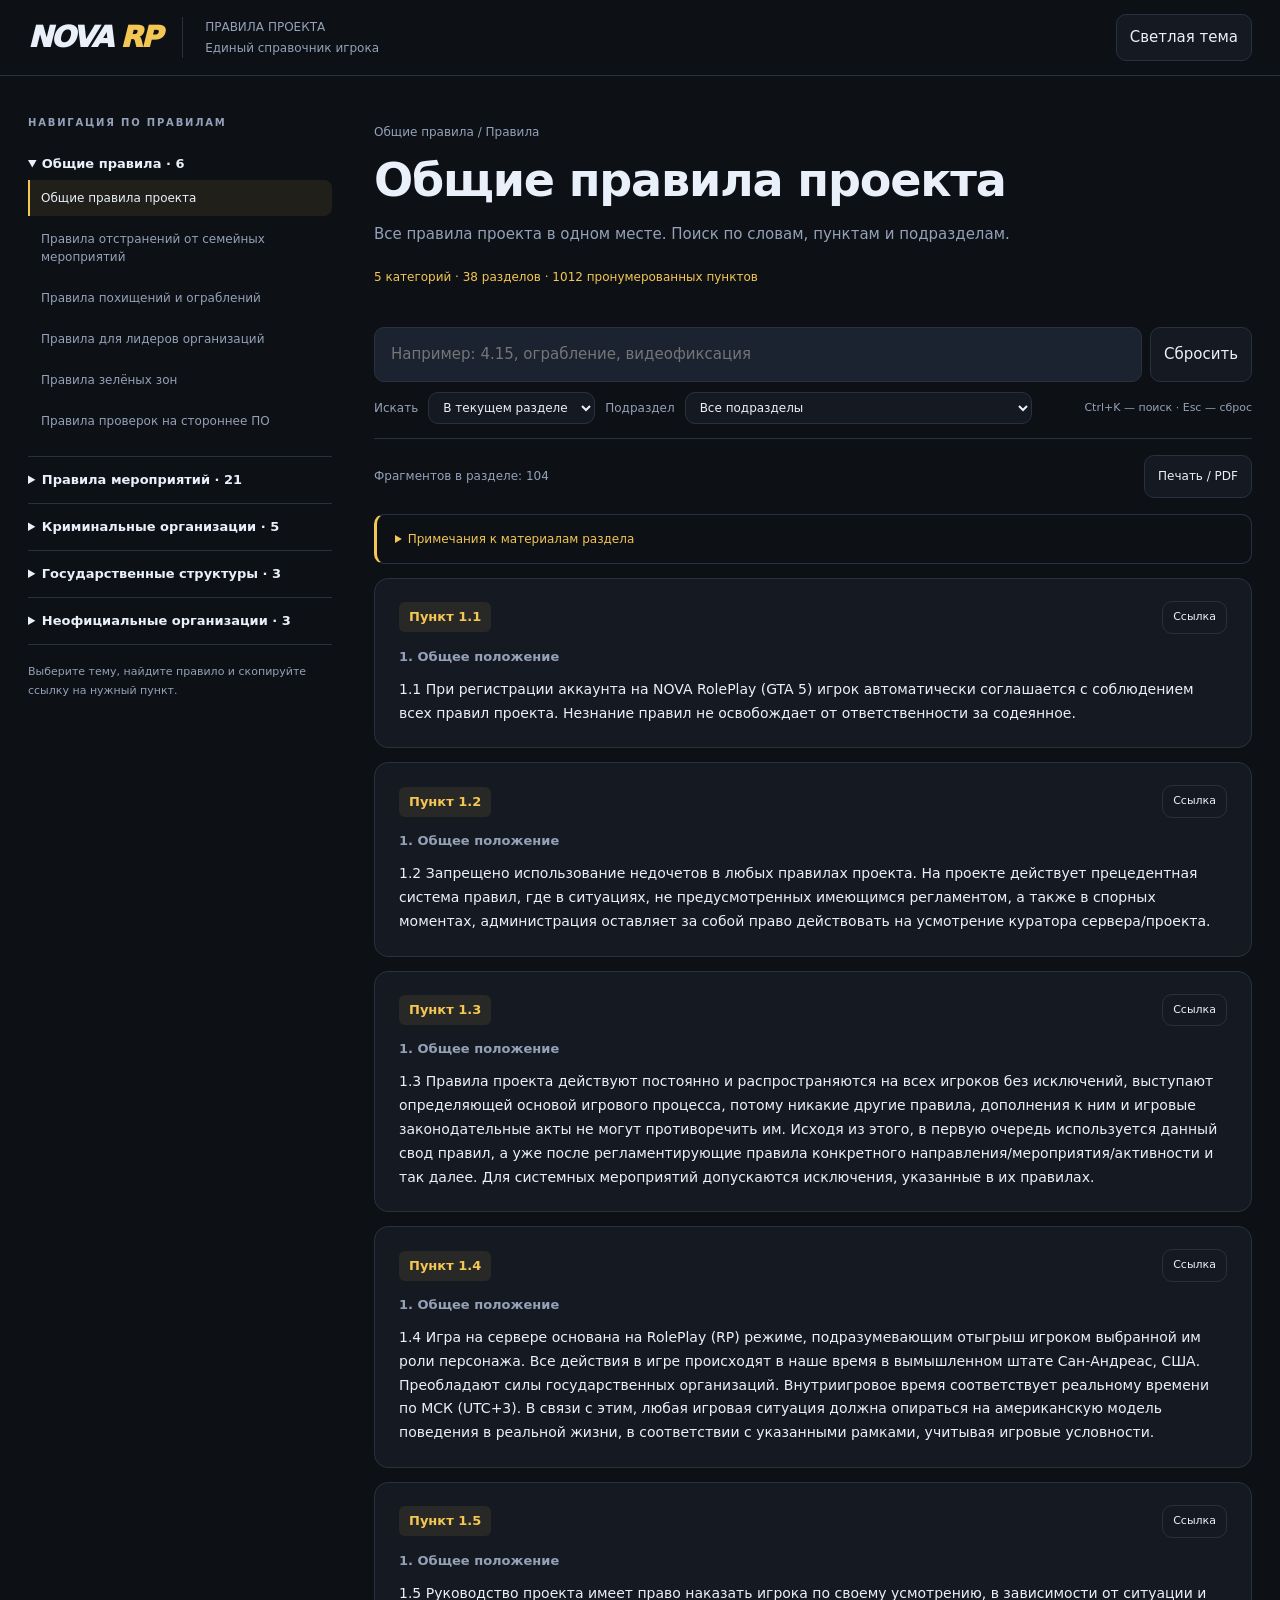
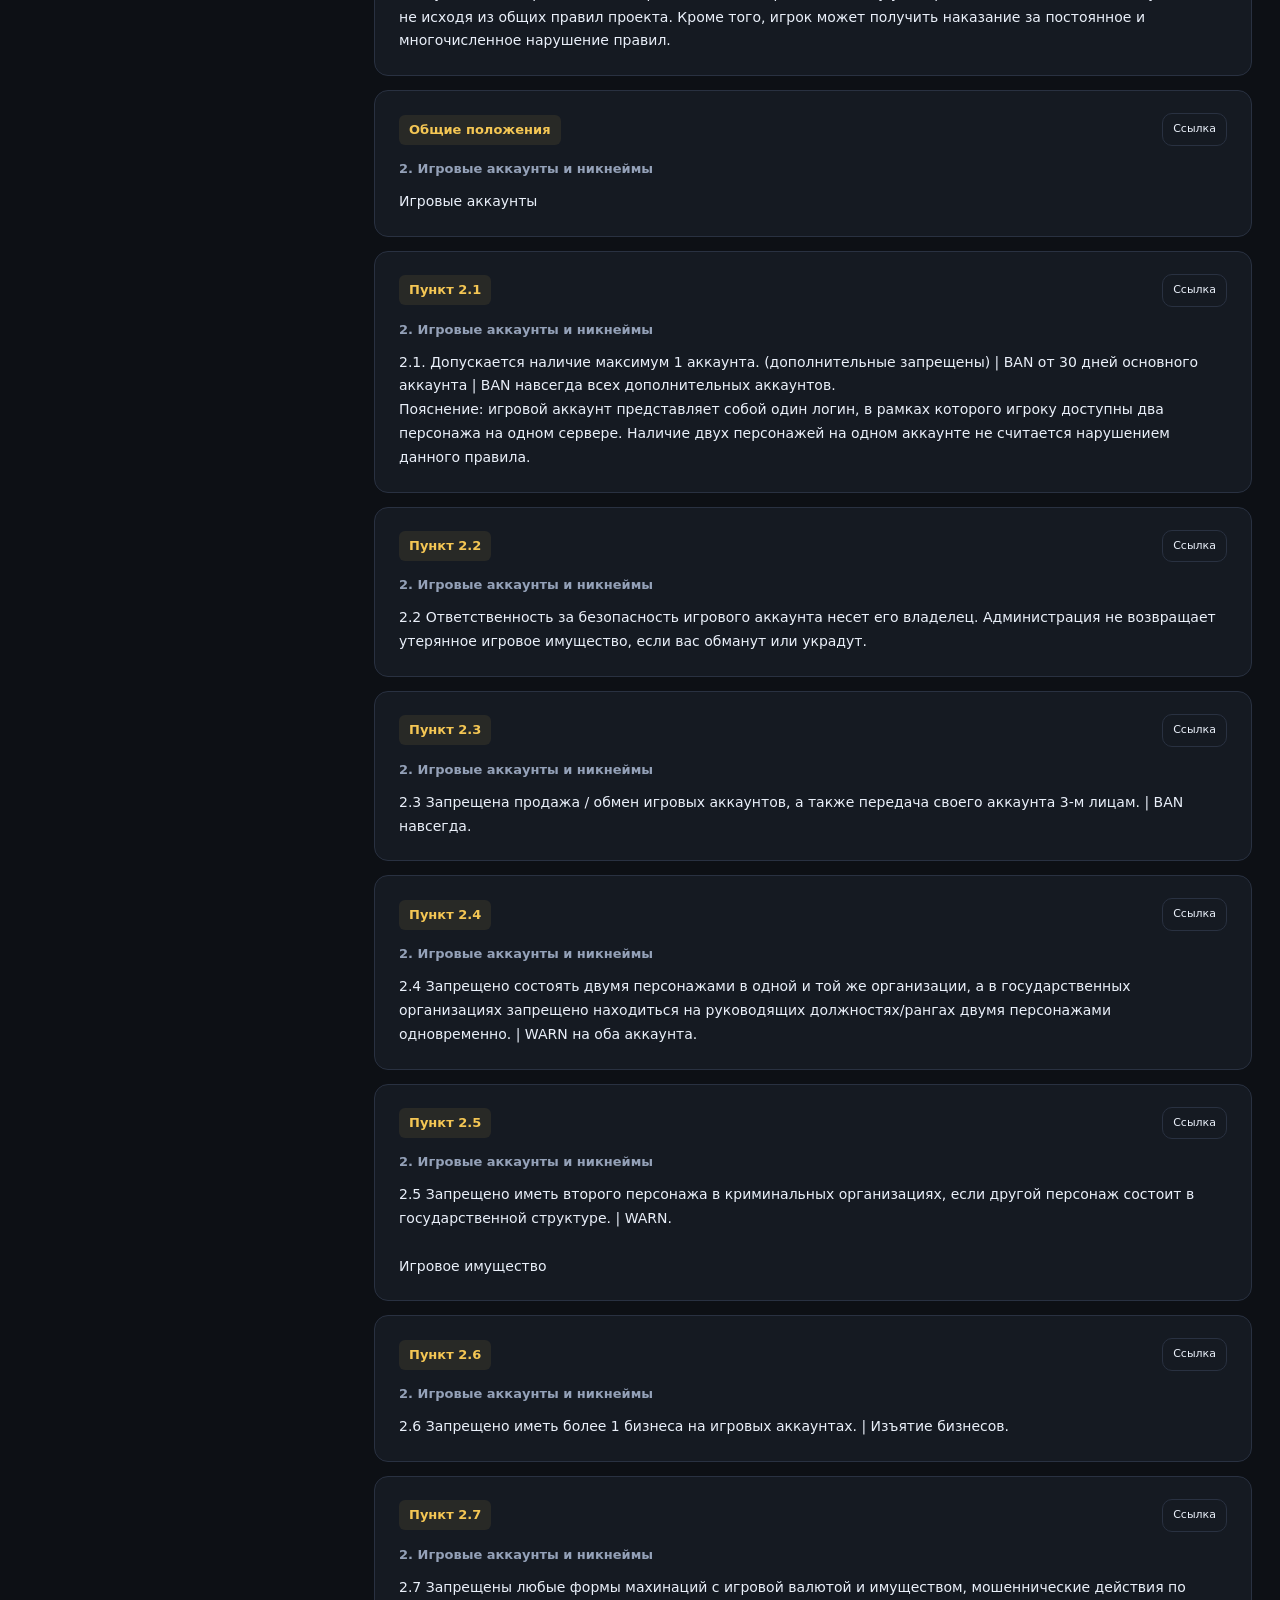
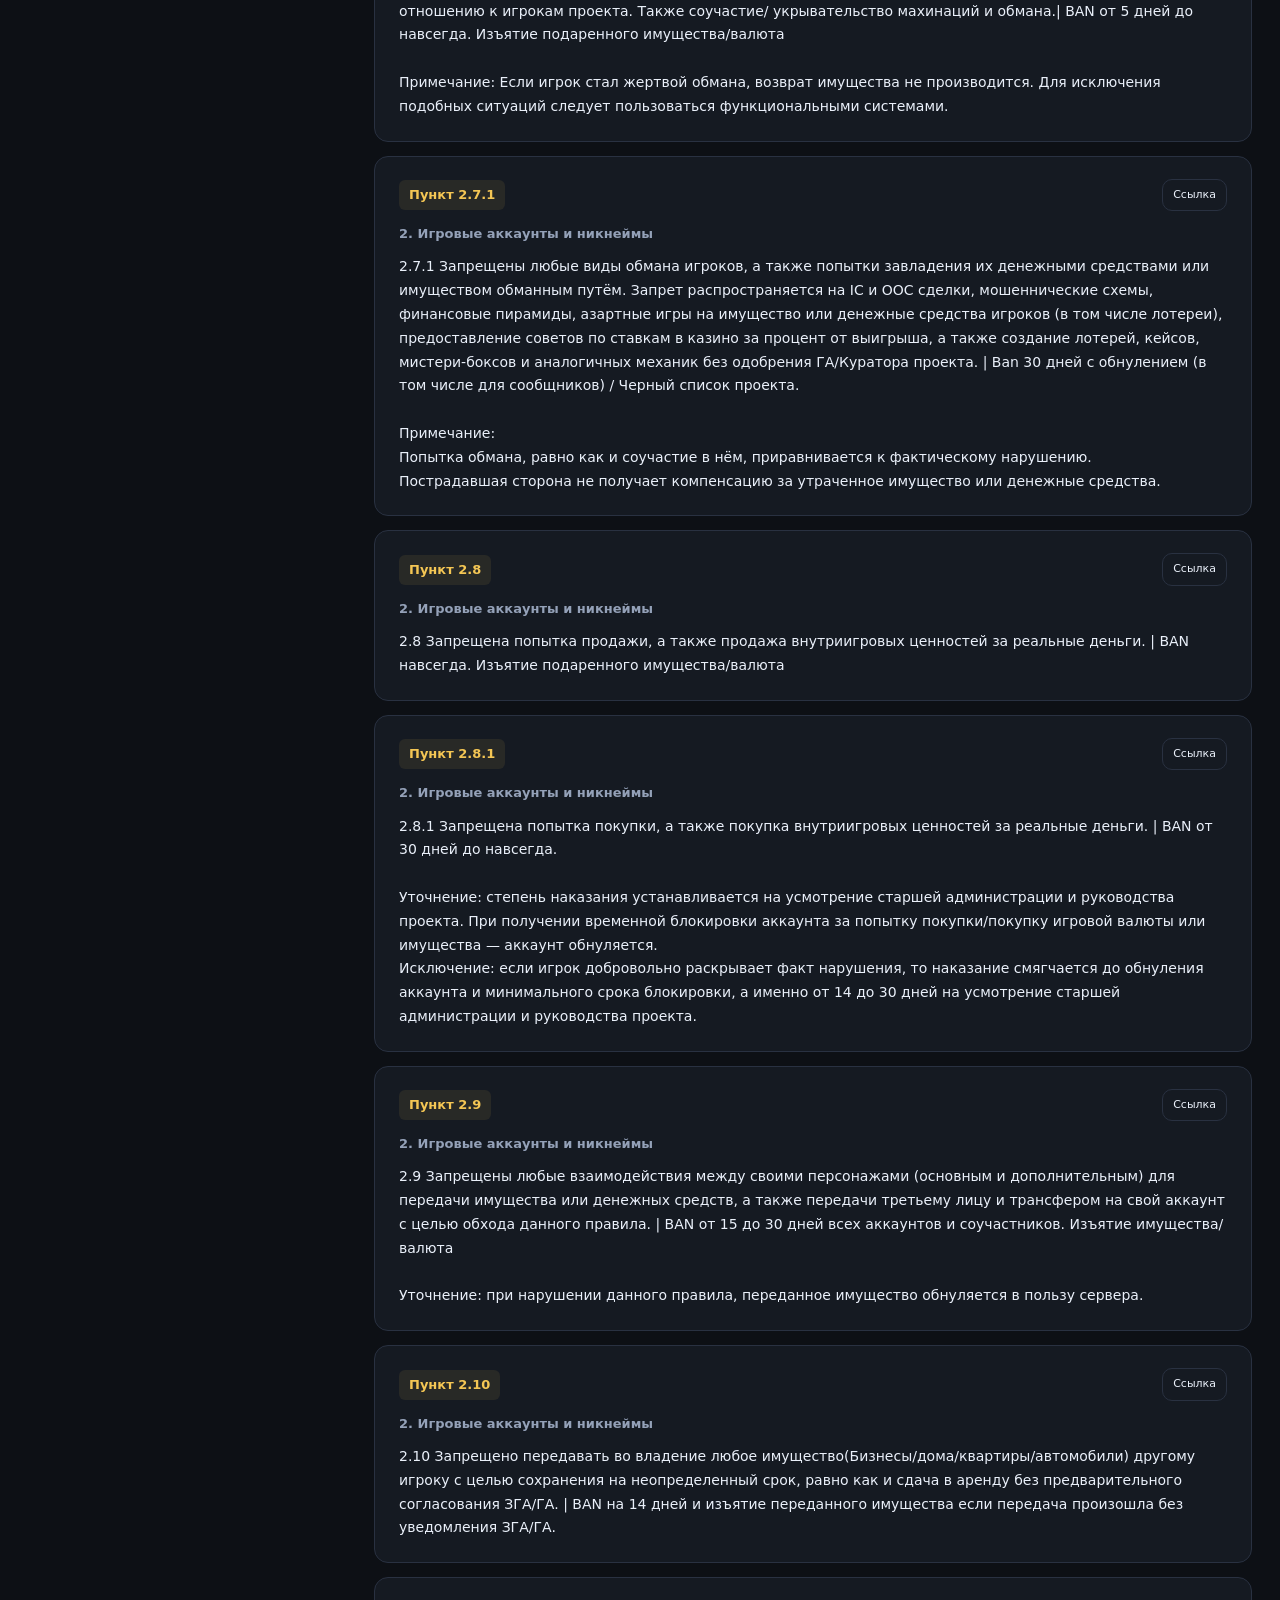
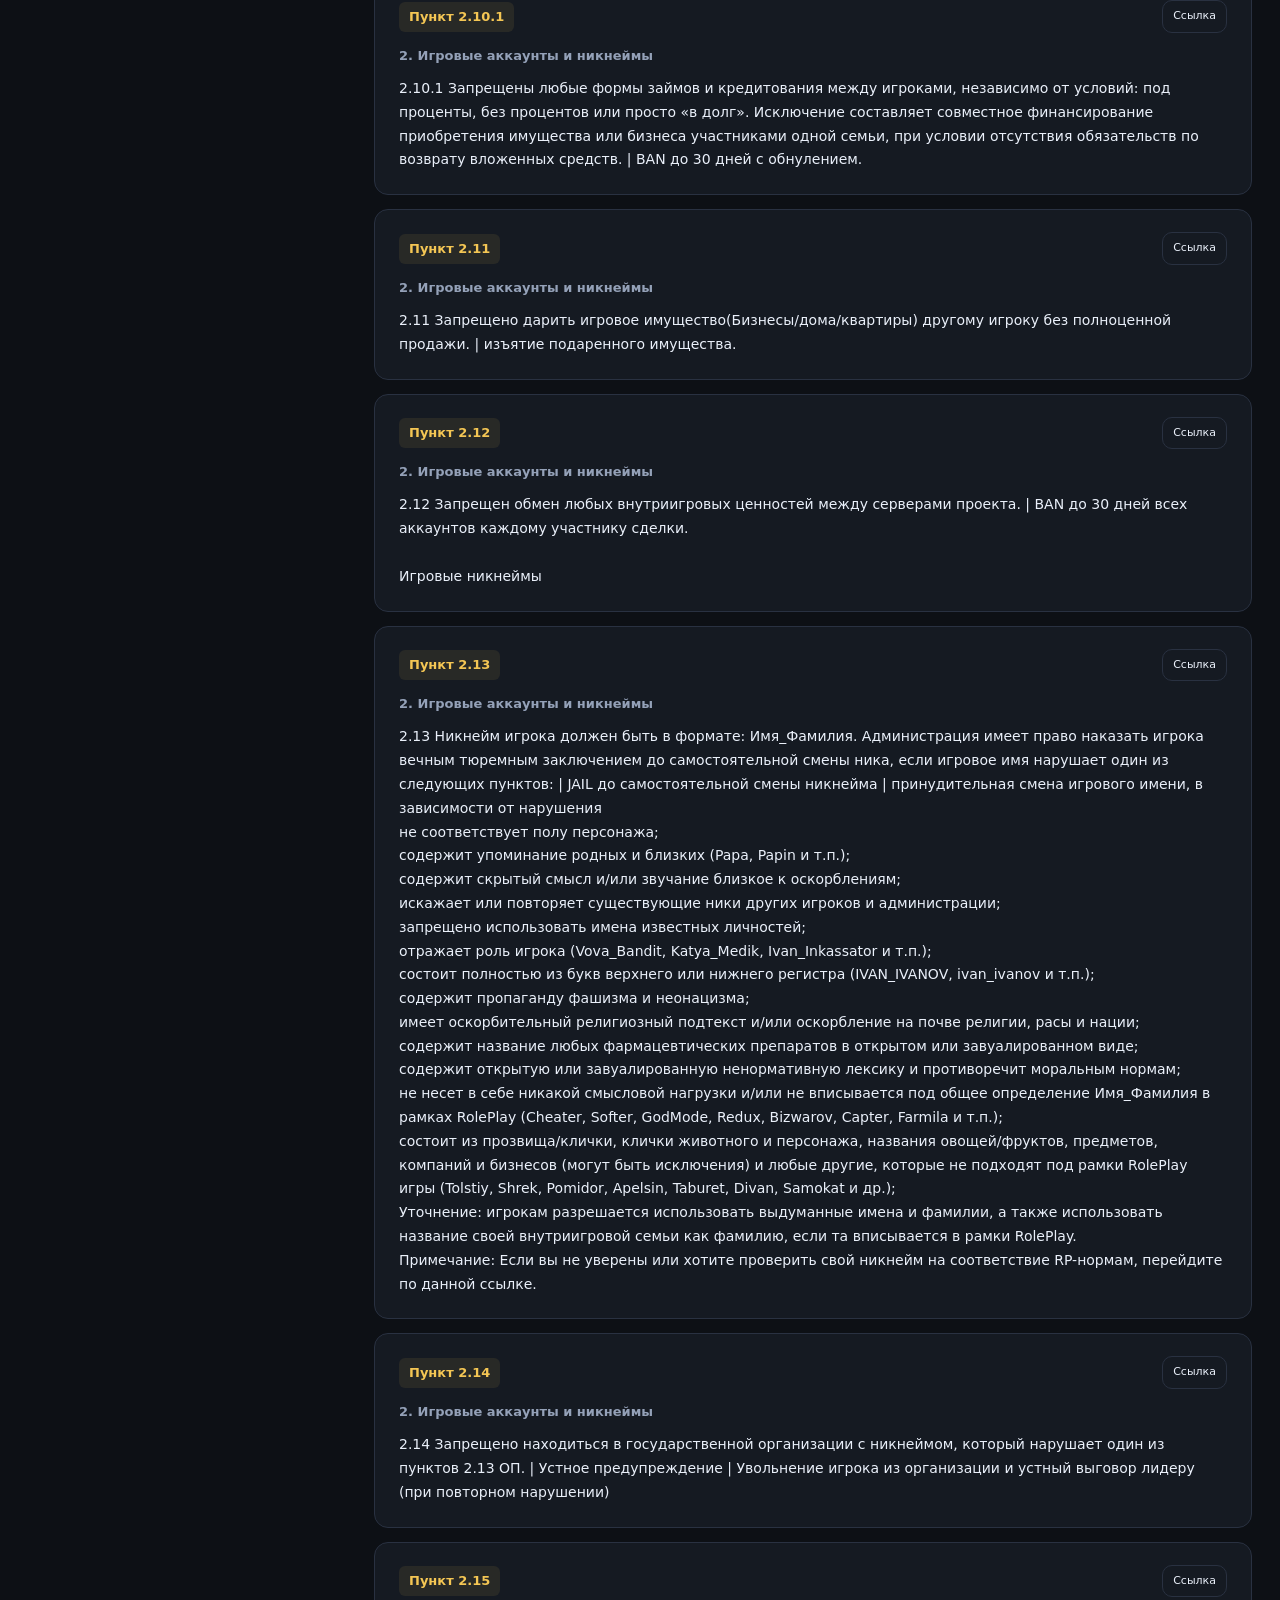
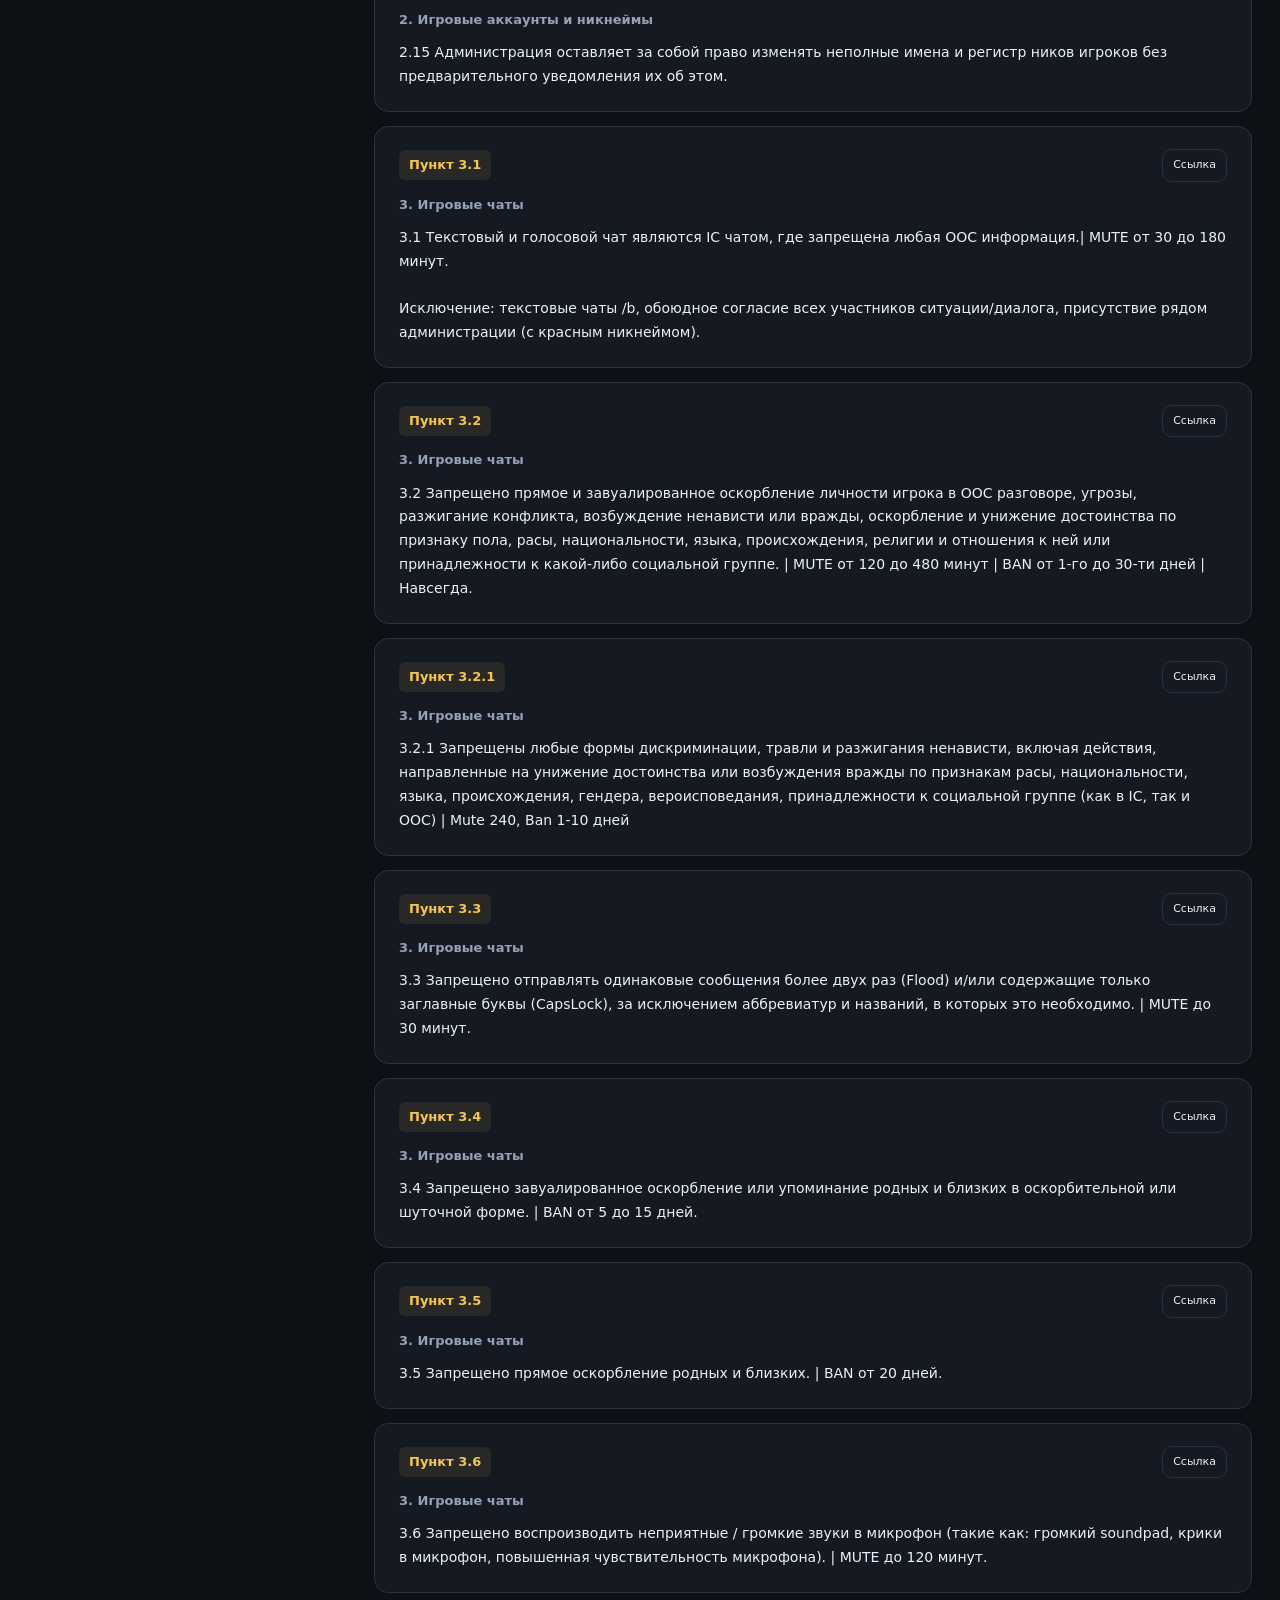
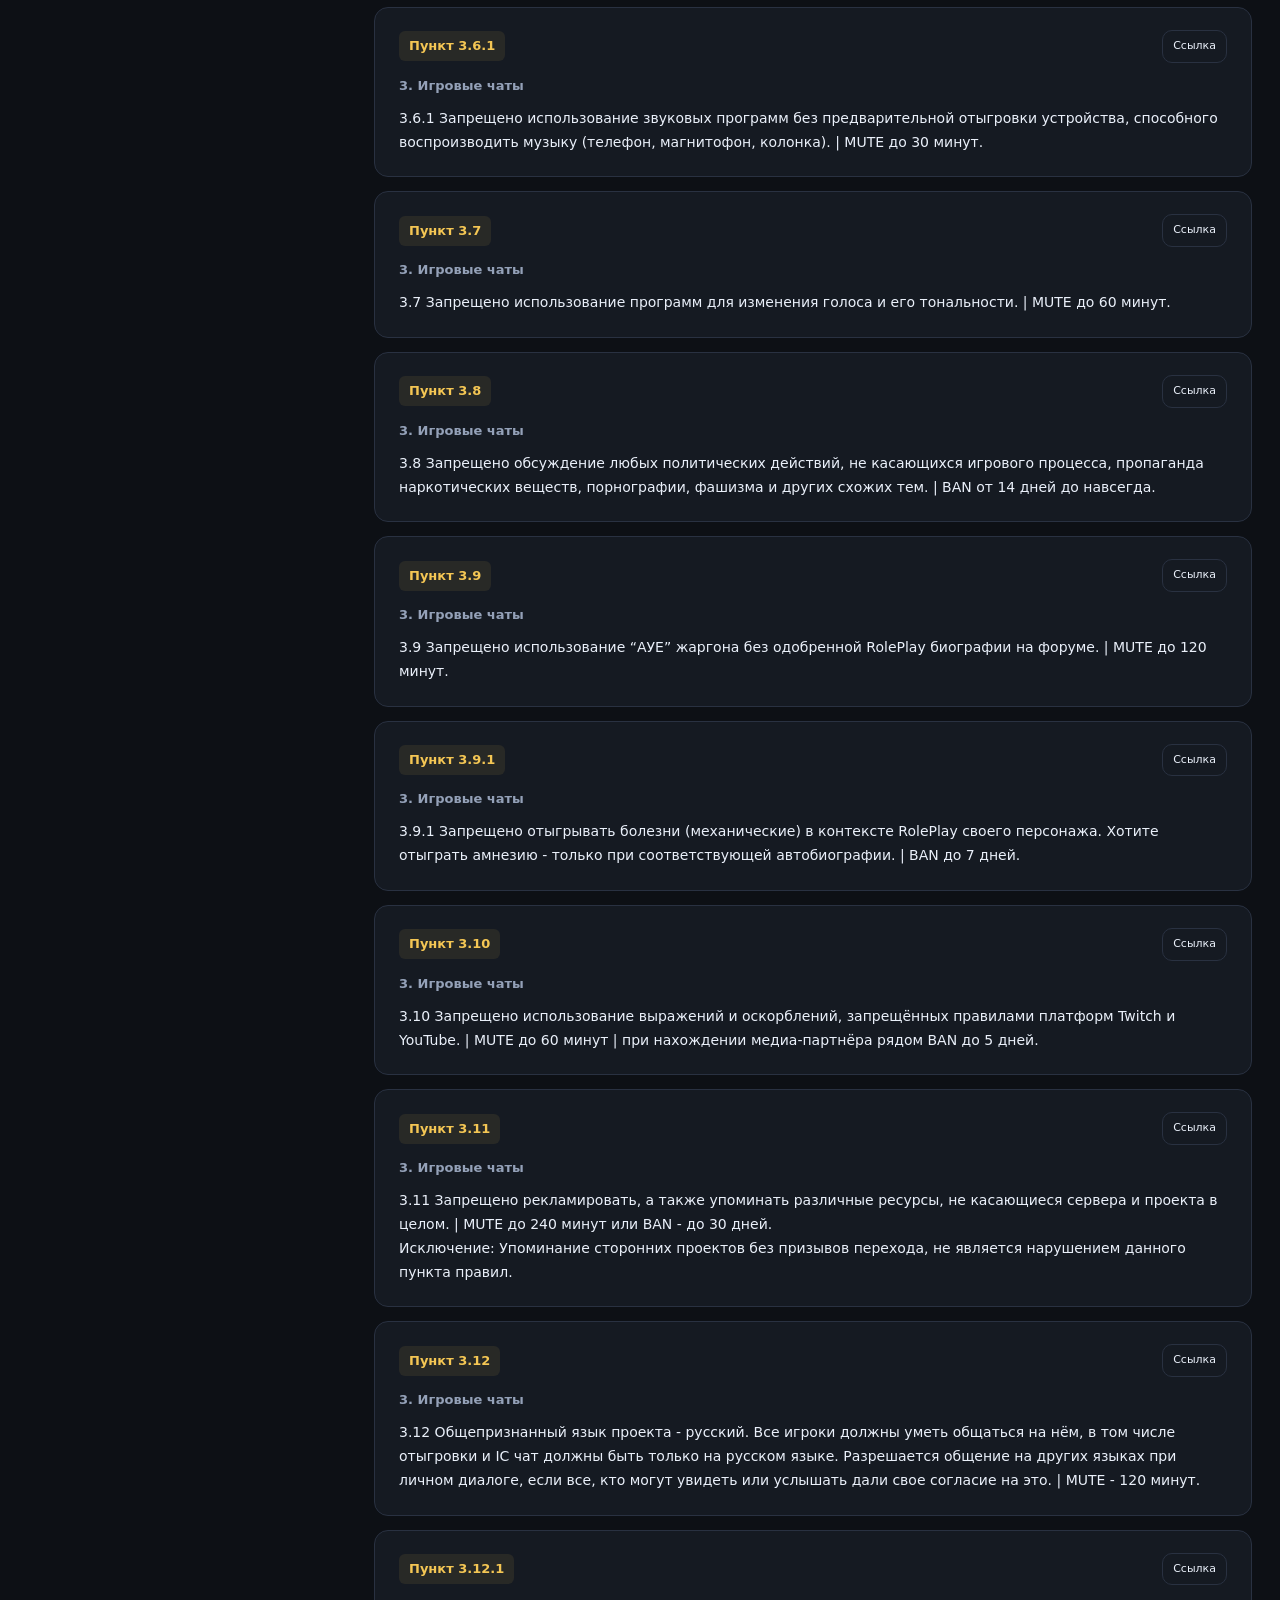
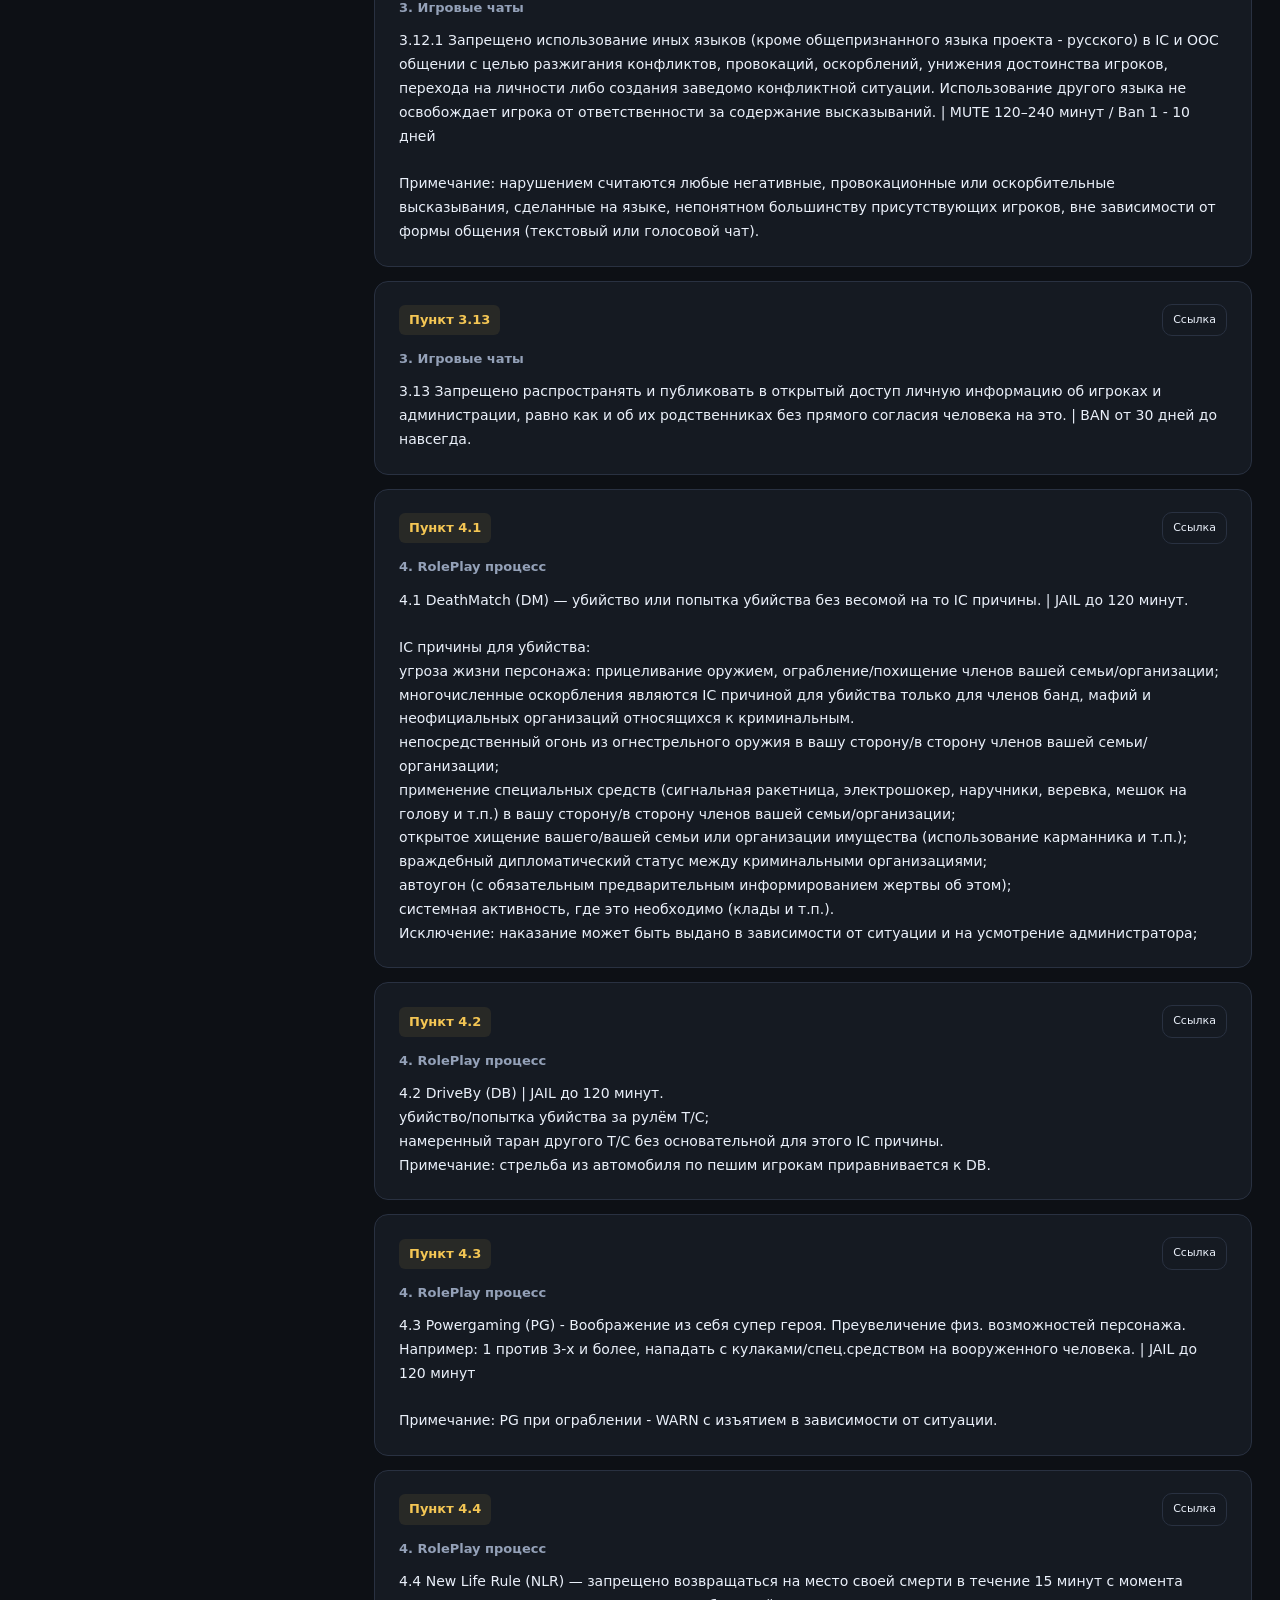
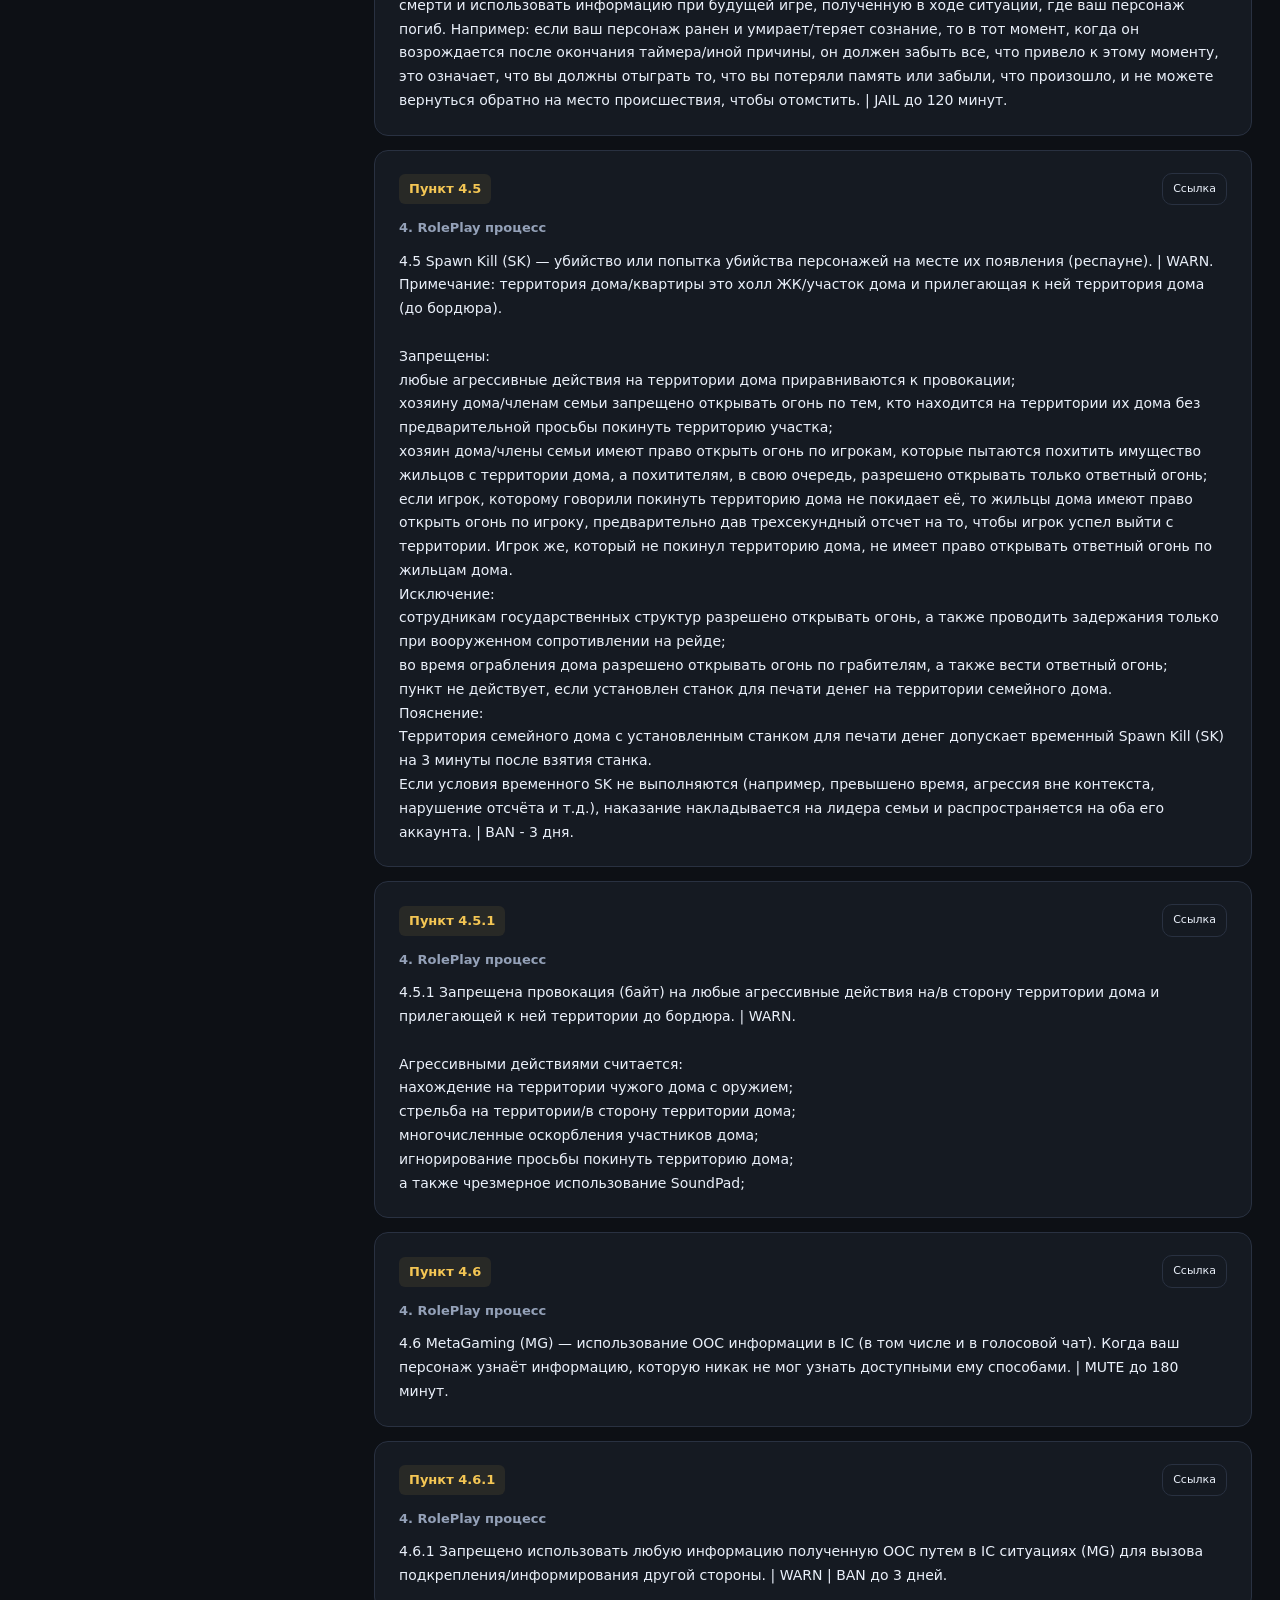
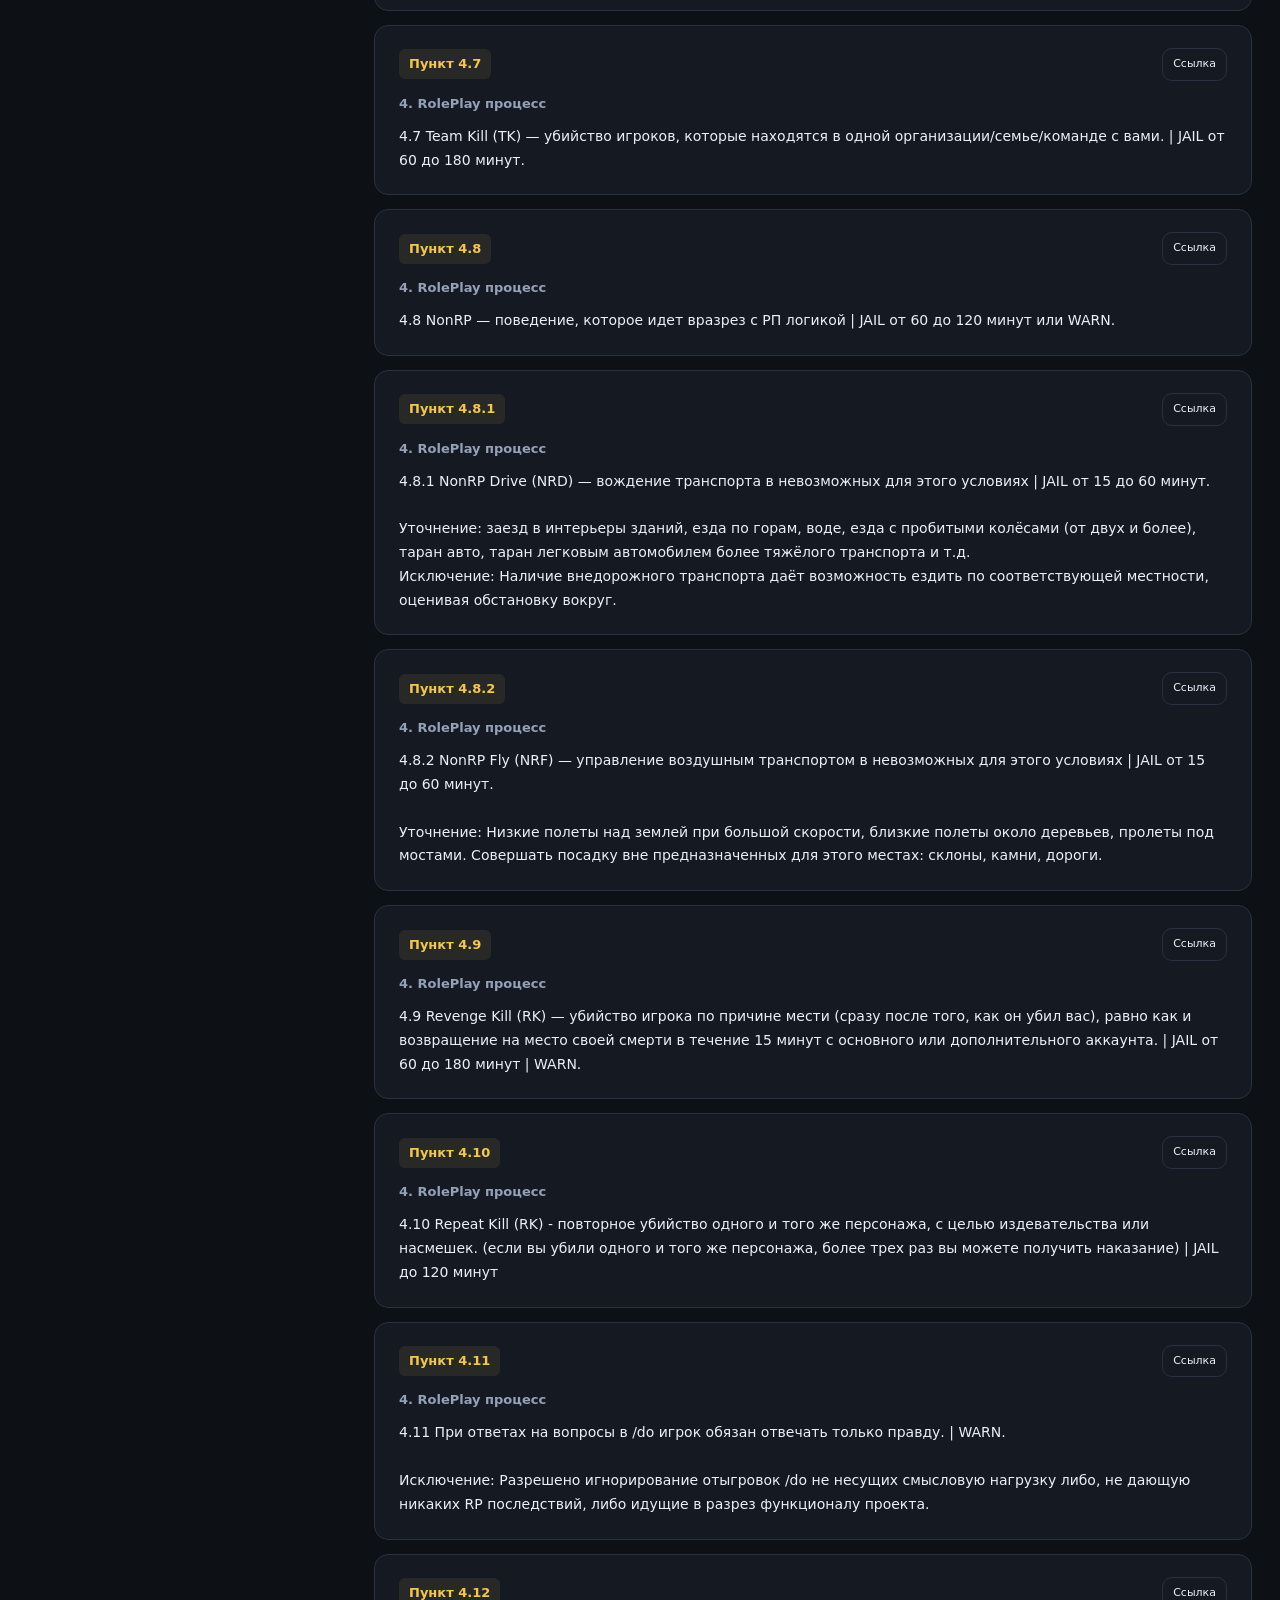
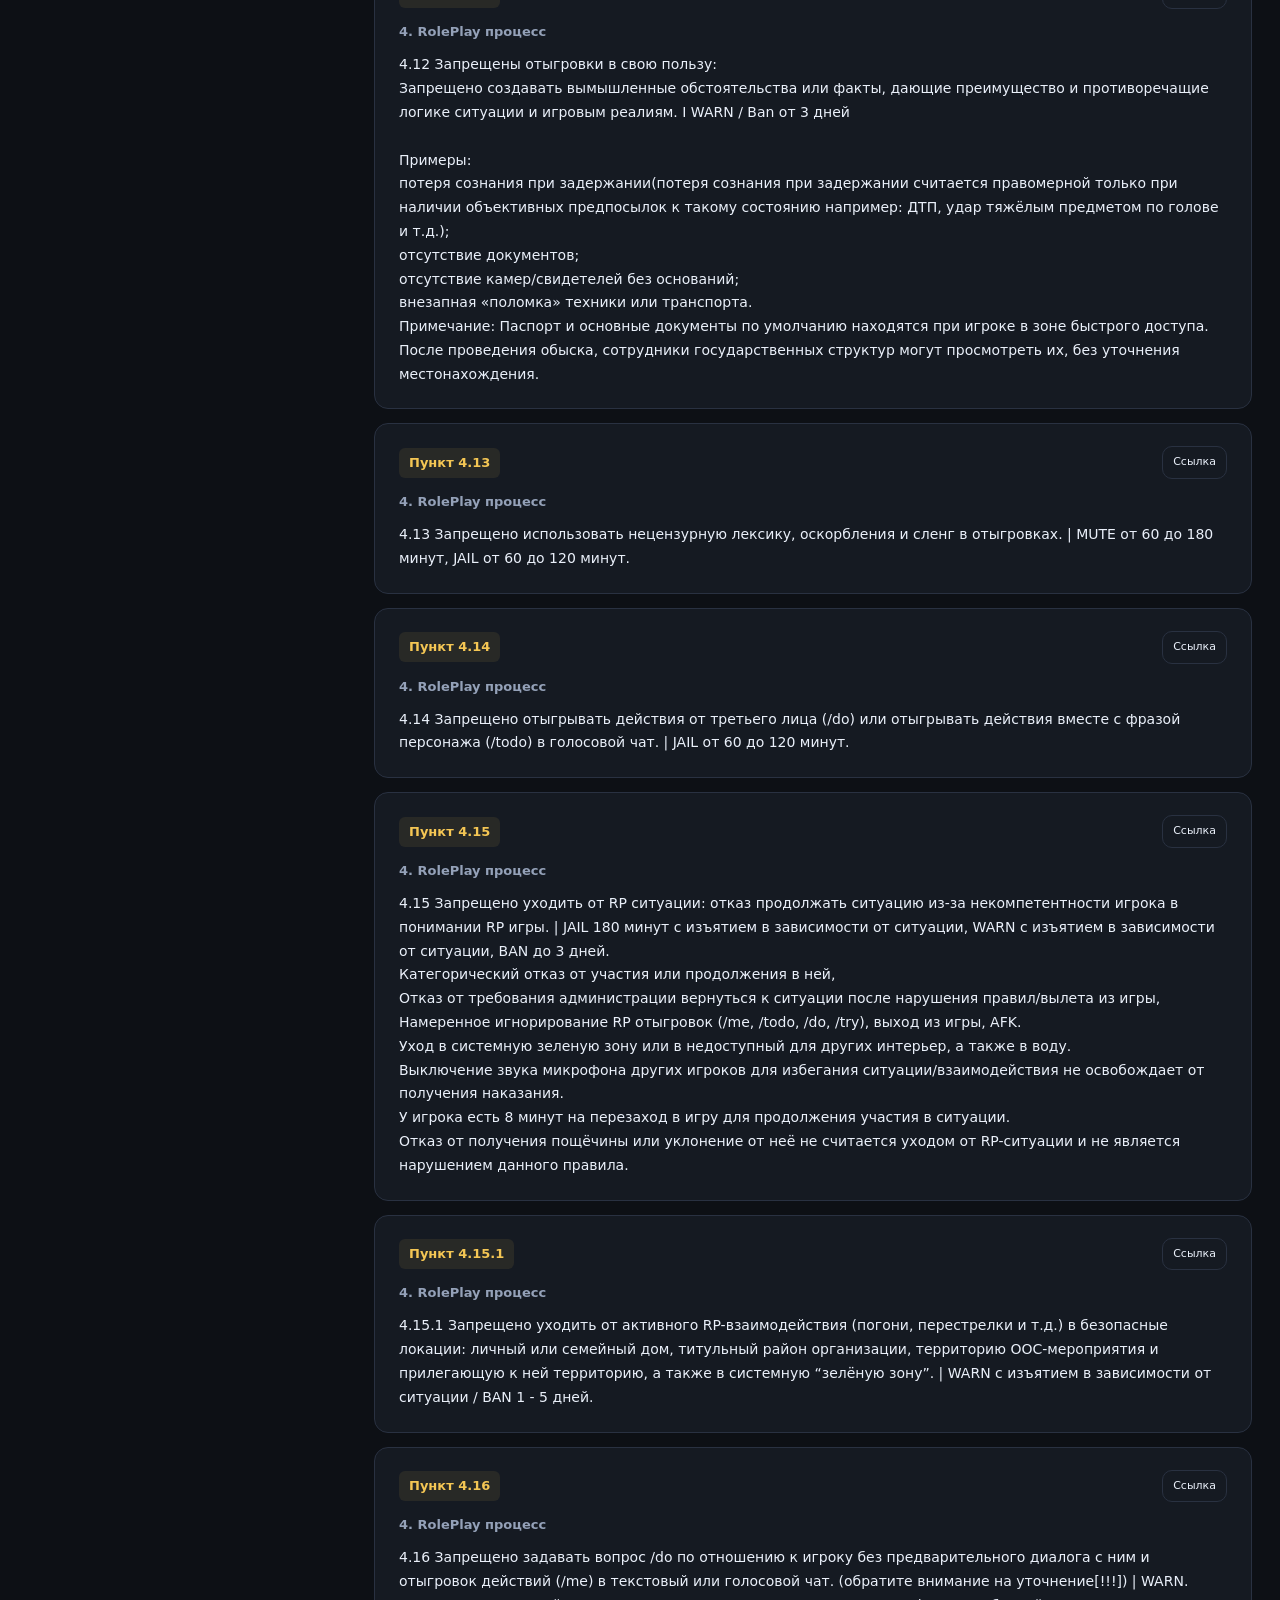
==== commit 718809e4: "Replace legacy site with complete searchable rules portal" ====
--- a/index.html
+++ b/index.html
@@ -1,688 +1,2 @@
-<!doctype html><html lang="ru"><head><meta charset="utf-8"><meta name="viewport" content="width=device-width,initial-scale=1"><title>NOVA RP — полный справочник</title><style>:root{color-scheme:dark;--bg:#0b0c10;--p:#16171e;--t:#eee7db;--m:#bcb5a8;--g:#d5b77a;--l:#ffffff20}*{box-sizing:border-box}body{margin:0;background:radial-gradient(ellipse at 80% 0,#56412333,transparent 40%),var(--bg);color:var(--t);font:16px/1.65 system-ui,sans-serif}header,main,footer{max-width:1400px;margin:auto;padding:24px}h1{font-size:clamp(34px,6vw,64px);line-height:1.1;letter-spacing:-.04em}h2{font-size:26px;line-height:1.3}h3{color:var(--g);font-size:18px}a{color:var(--g)}header p,footer,p{color:var(--m)}.badge{border:1px solid var(--l);border-radius:20px;padding:6px 12px;display:inline-block;font-size:13px;color:var(--g)}.layout{display:grid;grid-template-columns:280px minmax(0,1fr);gap:24px}aside{align-self:start;position:sticky;top:14px;max-height:96vh;overflow:auto}nav{display:grid;gap:6px}nav a{display:block;text-decoration:none;border:1px solid var(--l);border-radius:10px;padding:8px 10px;font-size:14px}article{background:var(--p);border:1px solid var(--l);border-radius:20px;padding:26px;margin-bottom:20px;scroll-margin-top:20px}.body{white-space:pre-wrap;overflow-wrap:anywhere;color:#d9d2c7}input,textarea,button{font:inherit}input{width:100%;margin:10px 0 16px;background:#101116;color:var(--t);border:1px solid var(--l);border-radius:10px;padding:12px}textarea{width:100%;background:#0e0f14;color:var(--t);border:1px solid var(--l);border-radius:10px;padding:12px;resize:vertical}button{background:#d5b77a14;color:var(--g);border:1px solid var(--l);padding:8px 12px;border-radius:10px;cursor:pointer;margin:8px 4px 8px 0}section{border-top:1px solid var(--l);margin-top:22px}.small{font-size:13px}footer{border-top:1px solid var(--l);font-size:13px}[hidden]{display:none!important}a:focus-visible,input:focus-visible,button:focus-visible,textarea:focus-visible{outline:2px solid var(--g);outline-offset:3px}@media(max-width:850px){.layout{grid-template-columns:1fr}aside{position:static;max-height:none}nav{grid-template-columns:1fr 1fr}header,main,footer{padding:16px}article{padding:18px}}@media print{body{background:white;color:black}.layout{display:block}aside,button{display:none}article{background:white;border:1px solid #ccc}.body,p,footer{color:black}h3,a{color:#654500}textarea{color:black;background:white}}</style></head><body><header><span class="badge">Обновление 08.11.2026 · автономный HTML</span><h1>Правила NOVA RP.<br>Полный справочник.</h1><p>Общие правила, события, отыгровки, обращения и шаблоны. Весь текст уже находится в файле: чтение не зависит от JavaScript.</p></header><main><div class="layout"><aside><label for="search">Поиск по разделам</label><input type="search" id="search" placeholder="Нажмите Ctrl+F для поиска без скриптов"><div id="controls" hidden><button id="clear" type="button">Сбросить поиск</button><button id="print" type="button">Печать / PDF</button></div><nav aria-label="Разделы"><a href="#s0">Статус и порядок чтения</a><a href="#s1">Обновление 4.15 — уход от RP</a><a href="#s2">Обновление 7.7 — склад и фракционные вещи</a><a href="#s3">Общие правила 1. Общее положение</a><a href="#s4">Общие правила 2. Игровые аккаунты и никнеймы</a><a href="#s5">Общие правила 3. Игровые чаты</a><a href="#s6">Общие правила 4. RolePlay процесс</a><a href="#s7">Общие правила 5. Игровой процесс</a><a href="#s8">Общие правила 6. Игровые системы</a><a href="#s9">Общие правила 7. Дополнительные правила игрового процесса</a><a href="#s10">Общие правила 8. Правила взаимодействия с администрацией</a><a href="#s11">Общие правила 9. Модерация платформ</a><a href="#s12">История правок — сообщения исходника</a><a href="#s13">Ограбления: доступность и участники</a><a href="#s14">Ограбления: общие правила и силовики</a><a href="#s15">Ограбления: грабители, огонь и заложники</a><a href="#s16">Общие клады</a><a href="#s17">ГМП: организация и расписание</a><a href="#s18">ГМП: координаторы и запись</a><a href="#s19">Форумные RolePlay-ситуации</a><a href="#s20">LifeInvader: объявления</a><a href="#s21">Жалобы на игроков</a><a href="#s22">Репорт-тикеты и хранение записей</a><a href="#s23">Отыгровки и игровые заготовки</a><a href="#templates">Текстовые шаблоны</a></nav><p class="small">Для перехода используйте оглавление. Ctrl+F ищет по всему тексту. Все разделы видны сразу.</p></aside><div id="content"><article id="s0"><h2>Статус и порядок чтения</h2><div class="body">Справочник по переданным текстам NOVA RP. В исходниках указан NewEra; применимость к Mirage не подтверждена.
-Общие правила приведены из paste.txt вместе с историей сообщений. Тематические памятки ниже — структурированный пересказ переданных правил.
-Редакции 4.15 и 7.7 объявлены со вступлением 08.11.2026 в 04:00. Часовой пояс объявления отдельно не подписан; ОП 1.4 определяет серверное время как МСК.
-В этой версии весь материал находится непосредственно в HTML. Для чтения не нужны JavaScript, интернет или сервер.</div></article><article id="s1"><h2>Обновление 4.15 — уход от RP</h2><div class="body">РЕДАКЦИЯ СО ВСТУПЛЕНИЕМ 08.11.2026 В 04:00
-4.15 Запрещено уходить от RP ситуации: отказ продолжать ситуацию из-за некомпетентности игрока в понимании RP игры. | JAIL 180 минут с изъятием в зависимости от ситуации, WARN с изъятием в зависимости от ситуации, BAN до 3 дней.
-Категорический отказ от участия или продолжения в ней,
-Отказ от требования администрации вернуться к ситуации после нарушения правил/вылета из игры,
-Намеренное игнорирование RP отыгровок (/me, /todo, /do, /try), выход из игры, AFK.
-Уход в системную зеленую зону или в недоступный для других интерьер, а также в воду.
-Выключение звука микрофона других игроков для избегания ситуации/взаимодействия не освобождает от получения наказания.
-У игрока есть 8 минут на перезаход в игру для продолжения участия в ситуации.
-Отказ от получения пощёчины или уклонение от неё не считается уходом от RP-ситуации и не является нарушением данного правила.
-
-Практический смысл: исключение касается именно пощёчины, а не любого отказа участвовать в RP.</div></article><article id="s2"><h2>Обновление 7.7 — склад и фракционные вещи</h2><div class="body">ТОЧНАЯ НОВАЯ ЦИТАТА, ВСТУПЛЕНИЕ 08.11.2026 В 04:00
-7.7 Запрещается осуществлять слив (опустошение) склада организации или семьи в личных целях. | Наказание: BAN до 60 дней.
-Уточнение: не допускается хранение в инвентаре, багажниках транспортных средств и на домашнем складе амуниции предметов фракций (в том числе бронежилетов государственного образца, медицинских масок и балаклав, имеющихся на складах государственных структур) — независимо от способа и времени их получения; запрещена продажа бронежилетов государственного образца, медицинских масок и балаклав вне зависимости от способа и времени их получения; медицинских масок и балаклав, разрешается исключительно государственным служащим.
-Исключение: Государственным сотрудникам разрешено хранение в инвентаре и багажниках транспортных средств для выполнения своих обязанностей.
-Примечание: при отказе вернуть указанные или купленные предметы администратор вправе применить наказание данному пункту правил.
-
-ПОЯСНЕНИЕ
-В сообщении сказано об удалении примечания «ношение бронежилетов государственного образца не является нарушением». В новой цитате фраза про ношение повреждена. Она сохранена без восстановления пропущенных слов. Не следует считать её самостоятельным разрешением носить госбронежилеты. Запреты хранения и продажи в цитате сохраняются.</div></article><article id="s3"><h2>Общие правила 1. Общее положение</h2><div class="body">1.1 При регистрации аккаунта на NOVA RolePlay (GTA 5) игрок автоматически соглашается с соблюдением всех правил проекта. Незнание правил не освобождает от ответственности за содеянное.
-
-1.2 Запрещено использование недочетов в любых правилах проекта. На проекте действует прецедентная система правил, где в ситуациях, не предусмотренных имеющимся регламентом, а также в спорных моментах, администрация оставляет за собой право действовать на усмотрение куратора сервера/проекта.
-
-1.3 Правила проекта действуют постоянно и распространяются на всех игроков без исключений, выступают определяющей основой игрового процесса, потому никакие другие правила, дополнения к ним и игровые законодательные акты не могут противоречить им. Исходя из этого, в первую очередь используется данный свод правил, а уже после регламентирующие правила конкретного направления/мероприятия/активности и так далее. Для системных мероприятий допускаются исключения, указанные в их правилах.
-
-1.4 Игра на сервере основана на RolePlay (RP) режиме, подразумевающим отыгрыш игроком выбранной им роли персонажа. Все действия в игре происходят в наше время в вымышленном штате Сан-Андреас, США. Преобладают силы государственных организаций. Внутриигровое время соответствует реальному времени по МСК (UTC+3). В связи с этим, любая игровая ситуация должна опираться на американскую модель поведения в реальной жизни, в соответствии с указанными рамками, учитывая игровые условности.
-
-1.5 Руководство проекта имеет право наказать игрока по своему усмотрению, в зависимости от ситуации и не исходя из общих правил проекта. Кроме того, игрок может получить наказание за постоянное и многочисленное нарушение правил.</div></article><article id="s4"><h2>Общие правила 2. Игровые аккаунты и никнеймы</h2><div class="body">УЧЁТ ИЗМЕНЕНИЙ: сообщение с датой 19.10.2026 меняет 2.1 на максимум один аккаунт с двумя персонажами. Основной текст копии ниже содержит прежний пункт.
-
-Игровые аккаунты
-
-2.1. Запрещено иметь более 1 дополнительного аккаунта. | BAN от 30 дней основного аккаунта | BAN навсегда всех дополнительных аккаунтов.
-
-2.2 Ответственность за безопасность игрового аккаунта несет его владелец. Администрация не возвращает утерянное игровое имущество, если вас обманут или украдут.
-
-2.3 Запрещена продажа / обмен игровых аккаунтов, а также передача своего аккаунта 3-м лицам. | BAN навсегда.
-
-
-2.4 Запрещено состоять двумя персонажами в одной и той же организации, а в государственных организациях запрещено находиться на руководящих должностях/рангах двумя персонажами одновременно. | WARN на оба аккаунта.
-
-2.5 Запрещено иметь второго персонажа в криминальных организациях, если другой персонаж состоит в государственной структуре. | WARN.
-
-Игровое имущество
-
-2.6 Запрещено иметь более 1 бизнеса на игровых аккаунтах. | Изъятие бизнесов.
-
-2.7 Запрещены любые формы махинаций с игровой валютой и имуществом, мошеннические действия по отношению к игрокам проекта. Также соучастие/ укрывательство махинаций и обмана.| BAN от 5 дней до навсегда. Изъятие подаренного имущества/валюта 
-
-Примечание: Если игрок стал жертвой обмана, возврат имущества не производится. Для исключения подобных ситуаций следует пользоваться функциональными системами.
-
-2.7.1 Запрещены любые виды обмана игроков, а также попытки завладения их денежными средствами или имуществом обманным путём. Запрет распространяется на IC и OOC сделки, мошеннические схемы, финансовые пирамиды, азартные игры на имущество или денежные средства игроков (в том числе лотереи), предоставление советов по ставкам в казино за процент от выигрыша, а также создание лотерей, кейсов, мистери-боксов и аналогичных механик без одобрения ГА/Куратора проекта. | Ban 30 дней с обнулением (в том числе для сообщников) / Черный список проекта.
-
-Примечание:
-Попытка обмана, равно как и соучастие в нём, приравнивается к фактическому нарушению.
-Пострадавшая сторона не получает компенсацию за утраченное имущество или денежные средства.
-
-2.8 Запрещена попытка продажи, а также продажа внутриигровых ценностей за реальные деньги. | BAN навсегда. Изъятие подаренного имущества/валюта 
-
-2.8.1 Запрещена попытка покупки, а также покупка внутриигровых ценностей за реальные деньги. | BAN от 30 дней до навсегда.
-
-Уточнение: степень наказания устанавливается на усмотрение старшей администрации и руководства проекта. При получении временной блокировки аккаунта за попытку покупки/покупку игровой валюты или имущества — аккаунт обнуляется.
-Исключение: если игрок добровольно раскрывает факт нарушения, то наказание смягчается до обнуления аккаунта и минимального срока блокировки, а именно от 14 до 30 дней на усмотрение старшей администрации и руководства проекта.
-
-2.9 Запрещены любые взаимодействия между своими персонажами (основным и дополнительным) для передачи имущества или денежных средств, а также передачи третьему лицу и трансфером на свой аккаунт с целью обхода данного правила. | BAN от 15 до 30 дней всех аккаунтов и соучастников. Изъятие имущества/валюта 
-
-Уточнение: при нарушении данного правила, переданное имущество обнуляется в пользу сервера.
-
-2.10 Запрещено передавать во владение любое имущество(Бизнесы/дома/квартиры/автомобили) другому игроку с целью сохранения на неопределенный срок, равно как и сдача в аренду без предварительного согласования ЗГА/ГА. | BAN на 14 дней и изъятие переданного имущества если передача произошла без уведомления ЗГА/ГА.
-
-2.10.1 Запрещены любые формы займов и кредитования между игроками, независимо от условий: под проценты, без процентов или просто «в долг». Исключение составляет совместное финансирование приобретения имущества или бизнеса участниками одной семьи, при условии отсутствия обязательств по возврату вложенных средств. | BAN до 30 дней с обнулением.
-
-2.11 Запрещено дарить игровое имущество(Бизнесы/дома/квартиры) другому игроку без полноценной продажи. | изъятие подаренного имущества.
-
-2.12 Запрещен обмен любых внутриигровых ценностей между серверами проекта. | BAN до 30 дней всех аккаунтов каждому участнику сделки.
-
-Игровые никнеймы
-
-2.13 Никнейм игрока должен быть в формате: Имя_Фамилия. Администрация имеет право наказать игрока вечным тюремным заключением до самостоятельной смены ника, если игровое имя нарушает один из следующих пунктов: | JAIL до самостоятельной смены никнейма | принудительная смена игрового имени, в зависимости от нарушения
-не соответствует полу персонажа;
-содержит упоминание родных и близких (Papa, Papin и т.п.);
-содержит скрытый смысл и/или звучание близкое к оскорблениям;
-искажает или повторяет существующие ники других игроков и администрации;
-запрещено использовать имена известных личностей;
-отражает роль игрока (Vova_Bandit, Katya_Medik, Ivan_Inkassator и т.п.);
-состоит полностью из букв верхнего или нижнего регистра (IVAN_IVANOV, ivan_ivanov и т.п.);
-содержит пропаганду фашизма и неонацизма;
-имеет оскорбительный религиозный подтекст и/или оскорбление на почве религии, расы и нации;
-содержит название любых фармацевтических препаратов в открытом или завуалированном виде;
-содержит открытую или завуалированную ненормативную лексику и противоречит моральным нормам;
-не несет в себе никакой смысловой нагрузки и/или не вписывается под общее определение Имя_Фамилия в рамках RolePlay (Cheater, Softer, GodMode, Redux, Bizwarov, Capter, Farmila и т.п.);
-состоит из прозвища/клички, клички животного и персонажа, названия овощей/фруктов, предметов, компаний и бизнесов (могут быть исключения) и любые другие, которые не подходят под рамки RolePlay игры (Tolstiy, Shrek, Pomidor, Apelsin, Taburet, Divan, Samokat и др.);
-Уточнение: игрокам разрешается использовать выдуманные имена и фамилии, а также использовать название своей внутриигровой семьи как фамилию, если та вписывается в рамки RolePlay.
-Примечание: Если вы не уверены или хотите проверить свой никнейм на соответствие RP-нормам, перейдите по данной ссылке.
-2.14 Запрещено находиться в государственной организации с никнеймом, который нарушает один из пунктов 2.13 ОП. | Устное предупреждение | Увольнение игрока из организации и устный выговор лидеру (при повторном нарушении)
-
-2.15 Администрация оставляет за собой право изменять неполные имена и регистр ников игроков без предварительного уведомления их об этом.</div></article><article id="s5"><h2>Общие правила 3. Игровые чаты</h2><div class="body">3.1 Текстовый и голосовой чат являются IC чатом, где запрещена любая ООС информация.| MUTE от 30 до 180 минут.
-
-Исключение: текстовые чаты /b, обоюдное согласие всех участников ситуации/диалога, присутствие рядом администрации (с красным никнеймом).
-
-3.2 Запрещено прямое и завуалированное оскорбление личности игрока в ООС разговоре, угрозы, разжигание конфликта, возбуждение ненависти или вражды, оскорбление и унижение достоинства по признаку пола, расы, национальности, языка, происхождения, религии и отношения к ней или принадлежности к какой-либо социальной группе. | MUTE от 120 до 480 минут | BAN от 1-го до 30-ти дней | Навсегда.
-
-3.2.1 Запрещены любые формы дискриминации, травли и разжигания ненависти, включая действия, направленные на унижение достоинства или возбуждения вражды по признакам расы, национальности, языка, происхождения, гендера, вероисповедания, принадлежности к социальной группе (как в IC, так и OOC) | Mute 240, Ban 1-10 дней
-
-3.3 Запрещено отправлять одинаковые сообщения более двух раз (Flood) и/или содержащие только заглавные буквы (CapsLock), за исключением аббревиатур и названий, в которых это необходимо. | MUTE до 30 минут.
-
-3.4 Запрещено завуалированное оскорбление или упоминание родных и близких в оскорбительной или шуточной форме. | BAN от 5 до 15 дней.
-
-3.5 Запрещено прямое оскорбление родных и близких. | BAN от 20 дней.
-
-3.6 Запрещено воспроизводить неприятные / громкие звуки в микрофон (такие как: громкий soundpad, крики в микрофон, повышенная чувствительность микрофона). | MUTE до 120 минут.
-
-3.6.1 Запрещено использование звуковых программ без предварительной отыгровки устройства, способного воспроизводить музыку (телефон, магнитофон, колонка). | MUTE до 30 минут.
-
-
-3.7 Запрещено использование программ для изменения голоса и его тональности. | MUTE до 60 минут.
-
-3.8 Запрещено обсуждение любых политических действий, не касающихся игрового процесса, пропаганда наркотических веществ, порнографии, фашизма и других схожих тем. | BAN от 14 дней до навсегда.
-
-3.9 Запрещено использование “АУЕ” жаргона без одобренной RolePlay биографии на форуме. | MUTE до 120 минут.
-
-3.9.1 Запрещено отыгрывать болезни (механические) в контексте RolePlay своего персонажа. Хотите отыграть амнезию - только при соответствующей автобиографии. | BAN до 7 дней.
-
-
-3.10 Запрещено использование выражений и оскорблений, запрещённых правилами платформ Twitch и YouTube. | MUTE до 60 минут | при нахождении медиа-партнёра рядом BAN до 5 дней.
-
-3.11 Запрещено рекламировать, а также упоминать различные ресурсы, не касающиеся сервера и проекта в целом. | MUTE до 240 минут или BAN - до 30 дней. 
-
-Исключение: Упоминание сторонних проектов без призывов перехода, не является нарушением данного пункта правил.
-
-3.12 Общепризнанный язык проекта - русский. Все игроки должны уметь общаться на нём, в том числе отыгровки и IC чат должны быть только на русском языке. Разрешается общение на других языках при личном диалоге, если все, кто могут увидеть или услышать дали свое согласие на это. | MUTE - 120 минут.
-
-3.12.1 Запрещено использование иных языков (кроме общепризнанного языка проекта - русского) в IC и OOC общении с целью разжигания конфликтов, провокаций, оскорблений, унижения достоинства игроков, перехода на личности либо создания заведомо конфликтной ситуации. Использование другого языка не освобождает игрока от ответственности за содержание высказываний. | MUTE 120–240 минут / Ban 1 - 10 дней
-
-Примечание: нарушением считаются любые негативные, провокационные или оскорбительные высказывания, сделанные на языке, непонятном большинству присутствующих игроков, вне зависимости от формы общения (текстовый или голосовой чат).
-
-3.13 Запрещено распространять и публиковать в открытый доступ личную информацию об игроках и администрации, равно как и об их родственниках без прямого согласия человека на это. | BAN от 30 дней до навсегда.</div></article><article id="s6"><h2>Общие правила 4. RolePlay процесс</h2><div class="body">4.1 DeathMatch (DM) — убийство или попытка убийства без весомой на то IC причины. | JAIL до 120 минут.
-
-IC причины для убийства:
-угроза жизни персонажа: прицеливание оружием, ограбление/похищение членов вашей семьи/организации;
-многочисленные оскорбления являются IC причиной для убийства только для членов банд, мафий и неофициальных организаций относящихся к криминальным.
-непосредственный огонь из огнестрельного оружия в вашу сторону/в сторону членов вашей семьи/организации;
-применение специальных средств (сигнальная ракетница, электрошокер, наручники, веревка, мешок на голову и т.п.) в вашу сторону/в сторону членов вашей семьи/организации;
-открытое хищение вашего/вашей семьи или организации имущества (использование карманника и т.п.);
-враждебный дипломатический статус между криминальными организациями;
-автоугон (с обязательным предварительным информированием жертвы об этом);
-системная активность, где это необходимо (клады и т.п.).
-Исключение: наказание может быть выдано в зависимости от ситуации и на усмотрение администратора;
-4.2 DriveBy (DB) | JAIL до 120 минут.
-убийство/попытка убийства за рулём Т/С;
-намеренный таран другого Т/С без основательной для этого IC причины.
-Примечание: стрельба из автомобиля по пешим игрокам приравнивается к DB.
-
-4.3 Powergaming (PG) - Воображение из себя супер героя. Преувеличение физ. возможностей персонажа. Например: 1 против 3-х и более, нападать с кулаками/спец.средством на вооруженного человека. | JAIL до 120 минут
-
-Примечание: PG при ограблении - WARN с изъятием в зависимости от ситуации.
-
-4.4 New Life Rule (NLR) — запрещено возвращаться на место своей смерти в течение 15 минут с момента смерти и использовать информацию при будущей игре, полученную в ходе ситуации, где ваш персонаж погиб. Например: если ваш персонаж ранен и умирает/теряет сознание, то в тот момент, когда он возрождается после окончания таймера/иной причины, он должен забыть все, что привело к этому моменту, это означает, что вы должны отыграть то, что вы потеряли память или забыли, что произошло, и не можете вернуться обратно на место происшествия, чтобы отомстить. | JAIL до 120 минут.
-
-4.5 Spawn Kill (SK) — убийство или попытка убийства персонажей на месте их появления (респауне). | WARN.
-Примечание: территория дома/квартиры это холл ЖК/участок дома и прилегающая к ней территория дома (до бордюра).
-
-Запрещены:
-любые агрессивные действия на территории дома приравниваются к провокации;
-хозяину дома/членам семьи запрещено открывать огонь по тем, кто находится на территории их дома без предварительной просьбы покинуть территорию участка;
-хозяин дома/члены семьи имеют право открыть огонь по игрокам, которые пытаются похитить имущество жильцов с территории дома, а похитителям, в свою очередь, разрешено открывать только ответный огонь;
-если игрок, которому говорили покинуть территорию дома не покидает её, то жильцы дома имеют право открыть огонь по игроку, предварительно дав трехсекундный отсчет на то, чтобы игрок успел выйти с территории. Игрок же, который не покинул территорию дома, не имеет право открывать ответный огонь по жильцам дома.
-Исключение:
-сотрудникам государственных структур разрешено открывать огонь, а также проводить задержания только при вооруженном сопротивлении на рейде;
-во время ограбления дома разрешено открывать огонь по грабителям, а также вести ответный огонь;
-пункт не действует, если установлен станок для печати денег на территории семейного дома.
-Пояснение: 
-Территория семейного дома с установленным станком для печати денег допускает временный Spawn Kill (SK) на 3 минуты после взятия станка.
-Если условия временного SK не выполняются (например, превышено время, агрессия вне контекста, нарушение отсчёта и т.д.), наказание накладывается на лидера семьи и распространяется на оба его аккаунта. | BAN - 3 дня.
-4.5.1 Запрещена провокация (байт) на любые агрессивные действия на/в сторону территории дома и прилегающей к ней территории до бордюра. | WARN.
-
-Агрессивными действиями считается:
-нахождение на территории чужого дома с оружием;
-стрельба на территории/в сторону территории дома;
-многочисленные оскорбления участников дома;
-игнорирование просьбы покинуть территорию дома;
-а также чрезмерное использование SoundPad;
-4.6 MetaGaming (MG) — использование OOC информации в IC (в том числе и в голосовой чат). Когда ваш персонаж узнаёт информацию, которую никак не мог узнать доступными ему способами. | MUTE до 180 минут.
-
-4.6.1 Запрещено использовать любую информацию полученную ООС путем в IC ситуациях (MG) для вызова подкрепления/информирования другой стороны. | WARN | BAN до 3 дней.
-
-
-4.7 Team Kill (TK) — убийство игроков, которые находятся в одной организации/семье/команде с вами. | JAIL от 60 до 180 минут.
-
-4.8 NonRP — поведение, которое идет вразрез с РП логикой | JAIL от 60 до 120 минут или WARN.
-
-4.8.1 NonRP Drive (NRD) — вождение транспорта в невозможных для этого условиях | JAIL от 15 до 60 минут.
-
-Уточнение: заезд в интерьеры зданий, езда по горам, воде, езда с пробитыми колёсами (от двух и более), таран авто, таран легковым автомобилем более тяжёлого транспорта и т.д.
-Исключение: Наличие внедорожного транспорта даёт возможность ездить по соответствующей местности, оценивая обстановку вокруг.
-
-4.8.2 NonRP Fly (NRF) — управление воздушным транспортом в невозможных для этого условиях | JAIL от 15 до 60 минут.
-
-Уточнение: Низкие полеты над землей при большой скорости, близкие полеты около деревьев, пролеты под мостами. Совершать посадку вне предназначенных для этого местах: склоны, камни, дороги.
-
-
-4.9 Revenge Kill (RK) — убийство игрока по причине мести (сразу после того, как он убил вас), равно как и возвращение на место своей смерти в течение 15 минут с основного или дополнительного аккаунта. | JAIL от 60 до 180 минут | WARN.
-
-4.10 Repeat Kill (RK) - повторное убийство одного и того же персонажа, с целью издевательства или насмешек. (если вы убили одного и того же персонажа, более трех раз вы можете получить наказание) | JAIL до 120 минут
-
-4.11 При ответах на вопросы в /do игрок обязан отвечать только правду. | WARN.
-
-Исключение: Разрешено игнорирование отыгровок /do не несущих смысловую нагрузку либо, не дающую никаких RP последствий, либо идущие в разрез функционалу проекта.
-
-4.12 Запрещены отыгровки в свою пользу:
-Запрещено создавать вымышленные обстоятельства или факты, дающие преимущество и противоречащие логике ситуации и игровым реалиям. I WARN / Ban от 3 дней
-
-Примеры:
-потеря сознания при задержании(потеря сознания при задержании считается правомерной только при наличии объективных предпосылок к такому состоянию например: ДТП, удар тяжёлым предметом по голове и т.д.);
-отсутствие документов;
-отсутствие камер/свидетелей без оснований;
-внезапная «поломка» техники или транспорта.
-Примечание: Паспорт и основные документы по умолчанию находятся при игроке в зоне быстрого доступа. После проведения обыска, сотрудники государственных структур могут просмотреть их, без уточнения местонахождения.
-
-4.13 Запрещено использовать нецензурную лексику, оскорбления и сленг в отыгровках. | MUTE от 60 до 180 минут, JAIL от 60 до 120 минут.
-
-4.14 Запрещено отыгрывать действия от третьего лица (/do) или отыгрывать действия вместе с фразой персонажа (/todo) в голосовой чат. | JAIL от 60 до 120 минут.
-
-4.15 — новая редакция и дата вступления приведены в разделе «Обновление 4.15» выше. Старый текст сохранён в истории исходника.
-
-4.15.1 Запрещено уходить от активного RP-взаимодействия (погони, перестрелки и т.д.) в безопасные локации: личный или семейный дом, титульный район организации, территорию OOC-мероприятия и прилегающую к ней территорию, а также в системную “зелёную зону”. | WARN с изъятием в зависимости от ситуации / BAN 1 - 5 дней.
-
-4.16 Запрещено задавать вопрос /do по отношению к игроку без предварительного диалога с ним и отыгровок действий (/me) в текстовый или голосовой чат. (обратите внимание на уточнение[!!!]) | WARN.
-Уточнение: пункт действует только в том случае, если отыгровка в /do задана бездействующему игроку, но не имеющему статус “Во сне”, с целью злоупотребления (абуза) активным игроком пункта 4.15. общих правил.
-
-
-4.17 Запрещено использовать команду /try более 2 раз в сторону одного и того же игрока, действия или объекта. | JAIL до 120 минут и MUTE - до 60 минут.
-
-Исключение: отыгровки от сотрудников EMS на операционных столах.
-
-
-4.18 При RP-ситуации с игроком с нарушениями слуха (перечеркнутое ухо) все отыгровки, диалоги и требования должны осуществляться только через текстовый чат. | JAIL до 180 минут, WARN.
-
-4.19 Запрещено затягивать RolePlay процесс без согласия обеих сторон, например: целенаправленно оставлять задержанного/похищенного одного где-либо, скидывать по 1 патрону во время ограбления; любая RP ситуация должна стремиться к своему логическому завершению или как минимум к достижению одной из поставленных целей, ради чего всё затевалось, не нарушая игровые рамки и условности. | JAIL до 180 минут, WARN, BAN до 3 дней.
-
-4.20 Запрещается осуществлять ролевую отыгровку действий сексуального характера, а также проявлений чрезмерной жестокости, противоречащих общепринятым моральным нормам; не допускаются нестандартные и нетипичные действия, причиняющие какой‑либо вред (преимущественно психологический) окружающим либо унижающие человеческое достоинство (например: ставить на колени, поднимать игроков из состояния “без сознания” с целью попросить прощения или спеть песенку, рассказать стишок, аморальные и сексуальные действия по отношению к человеку без сознания и т.п.). | JAIL 180 минут, WARN, BAN до 7 дней в зависимости от нарушения.
-
-4.21 При выявлении нарушения правил и RolePlay-атмосферы в конкретно взятой ситуации, администрация оставляет за собой право совершить IC Backup (возврат RP ситуации к конкретному действию/времени до произошедших событий) без согласия и одобрения сторон. На администратора возлагается выбор дальнейших действий: требования переигровки ситуации, полный откат, включая, амнистию сторон или выдачу наказаний стороне, совершившей наибольший вред RolePlay-действиям.</div></article><article id="s7"><h2>Общие правила 5. Игровой процесс</h2><div class="body">5.1 Запрещено добивать персонажа, который находится без сознания вне опасного района (гетто). | JAIL от 120 до 180 минут | WARN при RP ситуации.
-
-Исключение:
-семейные мероприятия;
-ограбления бункера;
-мероприятие царь горы.
-Ограбление банка.
-5.2 Запрещено лутерство и использование средств пополнения здоровья во время активной перестрелки (когда по вам ведут огонь). | JAIL до 120 минут.
-
-5.3 Запрещено грабить/похищать/убивать сотрудников EMS, пожарных (в рабочее время/во время вызовов), а также вызывать любые службы с целью криминальных действий в их отношении. | JAIL 120 минут, WARN.
-
-5.4 Запрещено любое намеренное провоцирование сотрудников государственных структур (в том числе и EMS) на погони и задержания. | JAIL от 120 до 180 минут | WARN при повторном нарушении.
-
-5.5 Запрещено переносить IC споры и конфликты в ООС и наоборот. Например: оскорбления кого-либо в чате Discord относительно IC ситуации. Подобное будет наказываться как на модерируемой платформе, так и в игре. | BAN до 3 дней.
-
-5.6 Запрещено использовать прямые трансляции других игроков в личных целях, равно как каким-либо образом создавать помеху медиа-партнерам проекта во время проведения ими трансляции или съемок: &quot;стримснайп&quot; (без просьбы об этом), DM, DB и прочие нарушения правил по отношению к стримеру/блогеру. | MUTE до 300 минут | JAIL до 180 минут | BAN от 2 дней до навсегда.
-
-5.7 Запрещено играть за персонажа противоположного вам пола. | BAN навсегда.
-
-5.8 Запрещены открытые криминальные действия в городе с 10:00 до 23:00. | JAIL до 90 минут.
-
-Пояснение: запрет распространяется на все криминальные действия за исключение функциональных (ограбление бизнесов/банков/инкассации и т.п.)
-Примечание: Использование оружия в городской черте с отступлением от временных запретов разрешено исключительно в случаях:
-попытка задержания союзного игрока (члена семьи/фракции) правоохранительными органами;</div></article><article id="s8"><h2>Общие правила 6. Игровые системы</h2><div class="body">6.1 Запрещено использовать режим “Я не слышу” не по назначению: если вы не являетесь слабослышащим или не слышащим человеком. | Устное предупреждение | BAN навсегда.
-
-6.2 Запрещено использовать “анти-АФК” режим любым доступным способом как обход системы сна персонажа. | KICK | BAN от 2 до 5 дней при повторном нарушении.
-
-6.3 Запрещено чрезмерное использование анимации со звуком (гитара, бонго и др.) с целью создания помехи другим игрокам. | JAIL до 120 минут.
-
-6.4 Запрещено размещать объекты с целью создания помехи или затруднения доступа другим игрокам к любым внутриигровым системам. | JAIL от 120 до 180 минут, WARN.
-
-6.5 Если игрок отошел от компьютера до появления уведомления “Вы перешли в режим во сне”, то вся ответственность за игрового персонажа сохраняется за ним.
-
-6.6 Запрещено использование оскорбительных слов, аморальных названий и фраз, запрещенного контента и любой другой информации во внутриигровых функциональных системах, которые каким-либо образом нарушает правила проекта. | BAN до 5 дней.
-
-Уточнение: к таким системам относятся: название семей и рангов в ней, название рангов в организациях, название офисов, клички питомцев, номерные знаки на транспорте, предложение в названии мероприятий LifeInvader, доска объявлений, подписи к фотографиям в Ingrand и Forbes и др.
-
-
-6.7 Запрещено проведение арестов, задержаний и любые криминальные действия по отношению к игрокам в многолюдных локациях, посвященным временным/сезонным событиям. | JAIL до 180 минут | WARN при многочисленных нарушениях.</div></article><article id="s9"><h2>Общие правила 7. Дополнительные правила игрового процесса</h2><div class="body">7.1 Использование/хранение постороннего ПО для получения игрового преимущества. | BAN навсегда.
-
-7.1.1 Использование посторонних файлов для получения игрового преимущества. Список разрешенных модификаций указан в этой теме. | BAN от 30 дней до навсегда.
-
-
-7.1.2 Запрещено каким-либо образом помогать, покрывать и содействовать игрокам, использующим запрещенное программное обеспечение. | BAN от 3 дней до навсегда.
-
-
-7.2 Запрещено злоупотребление любыми недоработками. | JAIL до 180 минут, если нарушение во время игрового процесса | WARN, если нарушение во время системного мероприятия | BAN от 3 до 5 дней при повторных нарушениях.
-игрового мода/мультиплеерной платформы и самой игры;
-анимациями персонажа
-использование бага правой/левой руки для прострела текстур, равно как использовать преимущества камеры при нажатии правой кнопки мыши.
-Уточнение: “крутилки мышкой”, использование ПКМ для резкого разворота (ПКМ слайд), спам A/D от первого и третьего лица, сбив переката и любые другие действия, которые как-либо искажают анимацию персонажа.
-Исключение:
-уточнение не действует во время игры на арене;
-уточнение не действует на семейных мероприятиях, где семьи сталкиваются друг с другом, например: &quot;Контроль штата&quot;, &quot;РП-билеты&quot; и т.п.;
-однако, на мероприятих, где криминальные организации или семьи сталкиваются с гос. сотрудниками, уточнение действует в полном объеме.
-7.3 Запрещено намеренно использовать недоработки транспорта (не простреливается с одной из сторон) с целью получения личной выгоды во время игрового процесса. | JAIL до 180 минут.
-
-7.4 Запрещено целенаправленно нарушать правила проекта, призывать к массовым нарушениям, а также подстрекать и провоцировать других игроков на нарушение правил. | BAN до 14 дней | Наказание дублируется на второй аккаунт в зависимости от тяжести нарушения.
-
-Примечание: обоюдное согласие или просьба на добив не относится к нарушению пункта; администрация (в лице старшей администрации/куратора сервера/проекта) оставляет за собой право выдачи наказания руководствуясь тяжестью нарушения, здравым смыслом и разумностью ситуации.
-
-7.5 Запрещено использование каких-либо способов обхода наказания. | BAN от 30 дней до навсегда.
-
-7.6 Администрация имеет право вызвать игрока на проверку ПК. В случае обнаружения какого-либо стороннего ПО выдается блокировка игрового аккаунта.
-
-Примечание: отказ от проверки, выход из игры, обрыв интернет соединения во время проверки автоматически воспринимается как уклонение от требований администратора и несет за собой соответствующее наказание. Подробнее с проверкой на стороннее ПО можно ознакомиться в этой теме.
-
-
-7.7 — новая точная редакция и дата вступления приведены в разделе «Обновление 7.7» выше.
-
-7.7.1 Разрешено наличие кастомной семейной формы другой семьи (например, где вы состояли ранее), однако попытка продажи, продажа, обмен предмета запрещен и приравнивается к нарушению пункта.
-
-
-7.8 Запрещено ношение кастомной формы чужой семьи на мероприятиях. | BAN до 3 дней.</div></article><article id="s10"><h2>Общие правила 8. Правила взаимодействия с администрацией</h2><div class="body">8.1 Администрация - это ООС персонажи. Когда рядом с игроками появляется администратор с красным никнеймом, то все активные RolePlay ситуации замораживаются до тех пор, пока он не исчезнет из поля зрения игроков. Все действия и диалоги игроков в присутствии администратора относятся к ООС. В связи с этим, запрещено нарушать какие-либо правила проекта при разборе и обсуждении игровой ситуации.
-
-8.1.1 Игроки должны поддерживать адекватное и взаимоуважительное общение с администрацией проекта. В случаях несогласия с решением администратора, следует оставить жалобу на форуме - это лучший способ добиться справедливости.
-
-
-8.2 Запрещено оскорбление администрации и проекта, хамское общение, попытка дискредитации, клевета, обман и т.д. | MUTE - до 180 минут или BAN - от 1 дня до навсегда.
-
-8.3 Запрещено создавать помеху работе администрации. | KICK, RMUTE - до 60 минут, MUTE - до 60 минут, JAIL - до 60 минут или BAN - до 3 дней.
-
-8.4 Запрещено использовать репорт для вопросов, не связанных с игрой или проблемами на сервере. | RMUTE - от 20 до 120 минут.
-
-8.5 Игрокам и бывшим администраторам запрещено распространять, разглашать, демонстрировать и публиковать в открытый доступ любую информацию, фото- и видеоматериалы, которые относятся к деятельности администрации и была получена из закрытых каналов/серверов Discord и бесед в социальных сетях, из игры и каких-либо других источников информации. | BAN - от 30 дней до навсегда.</div></article><article id="s11"><h2>Общие правила 9. Модерация платформ</h2><div class="body">9.1 Под модерацией находятся следующие платформы:
-Игровые сервера проекта;
-Форум проекта;
-Официальные дискорд каналы проекта;
-Личные сообщения между администратором и игроком;
-Видеоматериалы и скриншоты игроков расположенных на доступных видео и фото хостингах;
-9.2 Администрация сервера вправе вынести наказания по зафиксированному нарушению с модерируемых платформ.
-
-9.3 Сообщения между игроками не входят в зону модерации администрацией.
-
-Исключение: 
-Личные сообщения лидер → игрок, лидер ⇆ лидер;
-Угрозы распространения личной информации, покупка/продажа игрового имущества за реальные деньги, распространение закрытой информации, использование/распространение/продажа запрещенного ПО, угрозы в реальной жизни и др. грубые нарушения.
-9.4 Запрещено намеренное или умышленное вредительство проекту, серверу, форуму, сайту, официальным Discord серверам проекта. | BAN до 30 дней всех игровых аккаунтов/навсегда | BAN на модерируемой платформе навсегда (discord/форум).
-
-9.5 Запрещено предлагать любые внутриигровые или реальные ценности в обмен на удаление темы с жалобой на форуме, равно как и соглашаться на подобную компенсацию. | BAN до 2 дней или предупреждение на форумный аккаунт.</div></article><article id="s12"><h2>История правок — сообщения исходника</h2><div class="body">Вложения
-
-
-106 КБ · Просмотры: 33
-Последнее редактирование: Среда в 07:38
-cPaIG.jpg
-LikeHaha
-Реакции:
-Kot2026, Jonexy Divine, Vulsi и ещё 1 человек
-Deiman
-Deiman
-Главный администратор сервера NewEra
-Главный администратор
-18.10.2026
-Новое
-Добавить закладку
-#2
-Добавлены изменения:
-
-Было:
-2.1. Запрещено иметь более 1 дополнительного аккаунта. | BAN от 30 дней основного аккаунта | BAN навсегда всех дополнительных аккаунтов.
-
-Стало:
-2.1. Допускается наличие максимум 1 аккаунта. (дополнительные запрещены) | BAN от 30 дней основного аккаунта | BAN навсегда всех дополнительных аккаунтов.
-Пояснение: игровой аккаунт представляет собой один логин, в рамках которого игроку доступны два персонажа на одном сервере. Наличие двух персонажей на одном аккаунте не считается нарушением данного правила.
-
-Было:
-2.11 Запрещено дарить игровое имущество(Бизнесы/дома/квартиры/автомобили) другому игроку без полноценной продажи. | изъятие подаренного имущества.
-Стало:
-2.11 Запрещено дарить игровое имущество(Бизнесы/дома/квартиры) другому игроку без полноценной продажи. | изъятие подаренного имущества.
-
-В пункт 2.13 был добавлен дополнительный запрет.
-запрещено использовать имена известных личностей;
-Было:
-7.6 Администрация имеет право вызвать игрока на проверку ПК. В случае обнаружения какого-либо стороннего ПО выдается блокировка игрового аккаунта.
-
-Стало:
-7.6 Администрация имеет право вызвать игрока на проверку ПК при подозрении на использование стороннего ПО или на покупку/продажу внутриигровых ценностей за реальные деньги. В случае обнаружения какого-либо стороннего ПО или следов покупки/продажи ценностей выдаётся блокировка игрового аккаунта согласно пунктам 2.8, 2.8.1 и 7.1.
-
-Изменения вступают с 19.10.26 в 04:00
-Haha
-Реакции:
-Kot2026
-Jonny Makalister
-Jonny Makalister
-Команда проекта
-Команда проекта
-29.10.2026
-Новое
-Добавить закладку
-#3
-Было:
-3.11 Запрещено рекламировать, а также упоминать различные ресурсы, не касающиеся сервера и проекта в целом. | MUTE до 240 минут или BAN - до 30 дней.
-
-Стало:
-3.11 Запрещено рекламировать, а также упоминать различные ресурсы, не касающиеся сервера и проекта в целом. | MUTE до 240 минут или BAN - до 30 дней.
-Исключение: Упоминание сторонних проектов без призывов перехода, не является нарушением данного пункта правил.
-
-
-
-Изменения вступают с 29.10.26 в 04:00
-cPaIG.jpg
-Like
-Реакции:
-vanilljazz и Yuma Takimura
-Jonny Makalister
-Jonny Makalister
-Команда проекта
-Команда проекта
-Среда в 00:50
-Новое
-Добавить закладку
-#4
-Были внесены правки:
-
-
-Игровое имущество
-
-2.6 Запрещено иметь более 1 бизнеса на игровых аккаунтах. | Изъятие бизнесов.
-
-2.7 Запрещены любые формы махинаций с игровой валютой и имуществом, мошеннические действия по отношению к игрокам проекта. Также соучастие/ укрывательство махинаций и обмана.| BAN от 5 дней до навсегда. Изъятие подаренного имущества/валюта 
-
-Примечание: Если игрок стал жертвой обмана, возврат имущества не производится. Для исключения подобных ситуаций следует пользоваться функциональными системами.
-
-2.7.1 Запрещены любые виды обмана игроков, а также попытки завладения их денежными средствами или имуществом обманным путём. Запрет распространяется на IC и OOC сделки, мошеннические схемы, финансовые пирамиды, азартные игры на имущество или денежные средства игроков (в том числе лотереи), предоставление советов по ставкам в казино за процент от выигрыша, а также создание лотерей, кейсов, мистери-боксов и аналогичных механик без одобрения ГА/Куратора проекта. | Ban 30 дней с обнулением (в том числе для сообщников) / Черный список проекта.
-
-Примечание:
-Попытка обмана, равно как и соучастие в нём, приравнивается к фактическому нарушению.
-Пострадавшая сторона не получает компенсацию за утраченное имущество или денежные средства.
-
-2.8 Запрещена попытка продажи, а также продажа внутриигровых ценностей за реальные деньги. | BAN навсегда. Изъятие подаренного имущества/валюта 
-
-2.8.1 Запрещена попытка покупки, а также покупка внутриигровых ценностей за реальные деньги. | BAN от 30 дней до навсегда.
-
-Уточнение: степень наказания устанавливается на усмотрение старшей администрации и руководства проекта. При получении временной блокировки аккаунта за попытку покупки/покупку игровой валюты или имущества — аккаунт обнуляется.
-Исключение: если игрок добровольно раскрывает факт нарушения, то наказание смягчается до обнуления аккаунта и минимального срока блокировки, а именно от 14 до 30 дней на усмотрение старшей администрации и руководства проекта.
-
-2.9 Запрещены любые взаимодействия между своими персонажами (основным и дополнительным) для передачи имущества или денежных средств, а также передачи третьему лицу и трансфером на свой аккаунт с целью обхода данного правила. | BAN от 15 до 30 дней всех аккаунтов и соучастников. Изъятие имущества/валюта 
-
-Уточнение: при нарушении данного правила, переданное имущество обнуляется в пользу сервера.
-
-2.10 Запрещено передавать во владение любое имущество(Бизнесы/дома/квартиры/автомобили) другому игроку с целью сохранения на неопределенный срок, равно как и сдача в аренду без предварительного уведомления ЗГА/ГА. | BAN на 14 дней и изъятие переданного имущества если передача произошла без уведомления ЗГА/ГА.
-
-2.10.1 Запрещены любые формы займов и кредитования между игроками, независимо от условий: под проценты, без процентов или просто &quot;в долг&quot;. | BAN до 30 дней с обнулением
-
-2.11 Запрещено дарить игровое имущество(Бизнесы/дома/квартиры) другому игроку без полноценной продажи. | изъятие подаренного имущества.
-
-2.12 Запрещен обмен любых внутриигровых ценностей между серверами проекта. | BAN до 30 дней всех аккаунтов каждому участнику сделки.
-
-Изменения вступают с 04.11.26 в 04:00
-cPaIG.jpg
-Jonny Makalister
-Jonny Makalister
-Команда проекта
-Команда проекта
-Среда в 07:38
-Новое
-Добавить закладку
-#5
-Было:
-2.10 Запрещено передавать во владение любое имущество(Бизнесы/дома/квартиры/автомобили) другому игроку с целью сохранения на неопределенный срок, равно как и сдача в аренду без предварительного уведомления ЗГА/ГА. | BAN на 14 дней и изъятие переданного имущества если передача произошла без уведомления ЗГА/ГА.
-Стало:
-2.10 Запрещено передавать во владение любое имущество(Бизнесы/дома/квартиры/автомобили) другому игроку с целью сохранения на неопределенный срок, равно как и сдача в аренду без предварительного согласования ЗГА/ГА. | BAN на 14 дней и изъятие переданного имущества если передача произошла без уведомления ЗГА/ГА.
-
-Было:
-2.10.1 Запрещены любые формы займов и кредитования между игроками, независимо от условий: под проценты, без процентов или просто &quot;в долг&quot;. | BAN до 30 дней с обнулением
-Стало:
-2.10.1 Запрещены любые формы займов и кредитования между игроками, независимо от условий: под проценты, без процентов или просто «в долг». Исключение составляет совместное финансирование приобретения имущества или бизнеса участниками одной семьи, при условии отсутствия обязательств по возврату вложенных средств. | BAN до 30 дней с обнулением.
-
-Изменения вступают с момента публикации
-cPaIG.jpg
-Jonny Makalister
-Jonny Makalister
-Команда проекта
-Команда проекта
-12 мин. назад
-Новое
-Добавить закладку
-#6
-Было:
-4.15 Запрещено уходить от RP ситуации: отказ продолжать ситуацию из-за некомпетентности игрока в понимании RP игры, категорический отказ от участия или продолжения в ней, отказ от требования администрации вернуться к ситуации после нарушения правил/вылета из игры, намеренное игнорирование RP отыгровок (/me, /todo, /do, /try), выход из игры, AFK, уход в системную зеленую зону или в недоступный для других интерьер, а также в воду. Выключение звука микрофона других игроков для избегания ситуации/взаимодействия не освобождает от получения наказания. У игрока есть 8 минут на перезаход в игру для продолжения участия в ситуации. | JAIL 180 минут с изъятием в зависимости от ситуации, WARN с изъятием в зависимости от ситуации, BAN до 3 дней.
-
-Стало:
-4.15 Запрещено уходить от RP ситуации: отказ продолжать ситуацию из-за некомпетентности игрока в понимании RP игры. | JAIL 180 минут с изъятием в зависимости от ситуации, WARN с изъятием в зависимости от ситуации, BAN до 3 дней.
-Категорический отказ от участия или продолжения в ней,
-Отказ от требования администрации вернуться к ситуации после нарушения правил/вылета из игры,
-Намеренное игнорирование RP отыгровок (/me, /todo, /do, /try), выход из игры, AFK.
-Уход в системную зеленую зону или в недоступный для других интерьер, а также в воду.
-Выключение звука микрофона других игроков для избегания ситуации/взаимодействия не освобождает от получения наказания.
-У игрока есть 8 минут на перезаход в игру для продолжения участия в ситуации.
-Отказ от получения пощёчины или уклонение от неё не считается уходом от RP-ситуации и не является нарушением данного правила.
-Было:
-7.7 Запрещается осуществлять слив (опустошение) склада организации или семьи в личных целях. | Наказание: BAN до 60 дней.
-Уточнение: не допускается хранение в инвентаре, багажниках транспортных средств и на домашнем складе амуниции предметов фракций (в том числе бронежилетов государственного образца, медицинских масок и балаклав, имеющихся на складах государственных структур) — независимо от способа и времени их получения; запрещена продажа бронежилетов государственного образца, медицинских масок и балаклав вне зависимости от способа и времени их получения; ношение бронежилетов государственного образца, медицинских масок и балаклав, разрешается исключительно государственным служащим.
-Исключение: Государственным сотрудникам разрешено хранение в инвентаре и багажниках транспортных средств для выполнения своих обязанностей.
-Примечание: при отказе вернуть указанные или купленные предметы администратор вправе применить наказание данному пункту правил.
-
-Убрано примечание:
-ношение бронежилетов государственного образца
-не является нарушением
-
-Стало:
-7.7 Запрещается осуществлять слив (опустошение) склада организации или семьи в личных целях. | Наказание: BAN до 60 дней.
-Уточнение: не допускается хранение в инвентаре, багажниках транспортных средств и на домашнем складе амуниции предметов фракций (в том числе бронежилетов государственного образца, медицинских масок и балаклав, имеющихся на складах государственных структур) — независимо от способа и времени их получения; запрещена продажа бронежилетов государственного образца, медицинских масок и балаклав вне зависимости от способа и времени их получения; медицинских масок и балаклав, разрешается исключительно государственным служащим.
-Исключение: Государственным сотрудникам разрешено хранение в инвентаре и багажниках транспортных средств для выполнения своих обязанностей.
-Примечание: при отказе вернуть указанные или купленные предметы администратор вправе применить наказание данному пункту правил.
-
-Изменения вступают с 08.11.26 в 04:00</div></article><article id="s13"><h2>Ограбления: доступность и участники</h2><div class="body">Все события — IC-процесс. После начала LSPD, SAHP и FIB получают уведомление и местоположение.
-БАНКОМАТ: один объект — три раза в час; ограбление 5 минут. Начать могут криминальные структуры, семьи, гражданский с отмычкой. Минимум 2 участника.
-ДОМ: один объект — раз в 24 часа; ограбление 10 минут. Криминальные структуры, семьи, гражданский с ломом и соответствующим уровню дома навыком. Минимум 2 участника.
-24/7: раз в час; 15 минут. Начать могут криминальные структуры и семьи. Минимум 5 участников.
-АММУНАЦИЯ: раз в час; 15 минут. Начать могут криминальные структуры. Минимум 5 участников.
-За нарушение минимального числа — JAIL 120 минут (3.4).
-Участие гражданского, описанное в начале правил, не означает разрешение на одиночное ограбление.</div></article><article id="s14"><h2>Ограбления: общие правила и силовики</h2><div class="body">1.1 Общие правила действуют, санкции по ним.
-1.2 Участники от организаций / семей в форме своей организации. Исключение — гражданские вне организаций. JAIL 60–120 минут.
-1.3 Нельзя транспортом блокировать входы, интерьеры и ключевые объекты. JAIL 60–120 минут.
-1.4 Требуется ролевая игра; силовики могут договариваться об условиях. JAIL до 120 минут.
-1.5 Последняя переданная редакция с 04.11.2026 в 04:00: крыши, мосты и эстакады на 24/7 и аммунации занимать запрещено. JAIL 120 минут. Старые разрешения легкодоступных крыш не применяются как новая редакция.
-1.6 Пулемёты и любые снайперские винтовки запрещены. JAIL 120 минут.
-1.7 Помеха — JAIL 120 минут, повторно WARN. В примечании указаны посторонние вне организаций и семей; исключение — союз криминальных организаций или семей. Нельзя считать это автоматической отменой явно разрешённого участия гражданских на домах и банкоматах.
-2.1 Силовикам нельзя забегать в зону для предотвращения ограбления с игнорированием PG и NRP. JAIL 60–120 минут.
-2.2 Силовикам нельзя предотвращать ограбление дроном / транспортом: например, проехать мимо банкомата или подлететь к нему дроном. WARN.
-2.3 LSPD/SAHP/FIB нельзя штурмовать 24/7 и аммунацию при заложниках. Устный выговор лидеру начавшей штурм организации. Учитывается исключение по неадекватным требованиям в 3.6.2.</div></article><article id="s15"><h2>Ограбления: грабители, огонь и заложники</h2><div class="body">3.1 Инициаторам нельзя выезжать с территории после начала. Исключение — дом. JAIL 60–120 минут.
-3.1.1 Нельзя занимать водительские / пассажирские места и лежать в багажнике. JAIL 60–120 минут. Отдельное исключение для дома здесь не указано.
-3.2 Основания огня по гражданским: угроза жизни грабителя / товарищей; при начале ограбления; явная помеха. За нарушение JAIL 60–120 минут с изъятием оружия. Не считать разрешением стрелять по любому прохожему.
-3.2.1 До системного взлома стрелять запрещено. JAIL 60–120 минут с изъятием. Примечание распространяет пункт на зелёные зоны и указывает WARN.
-3.3 В зоне обязателен автомобиль для IC-перевозки добычи. JAIL 60–120 минут. Это не разрешение садиться в него.
-3.5 Банкоматы нельзя грабить во время проходящего системного ограбления инкассации. Если оно не проходит, запрета по этому пункту нет. JAIL 60–120 минут.
-3.5.1 Банкоматы Fort Zancudo и системных зелёных зон грабить нельзя. JAIL 60–120 минут.
-3.6 На 24/7 и аммунации максимум 2 заложника. Устный выговор лидеру.
-3.6.1 Для банд / семей: 1 заложник — 1 требование. Гражданский — до 50 000 $; силовик — до 70 000 $; старший состав — до 140 000 $; лидер — до 170 000 $.
-3.6.2 Два заложника: зелёный коридор за первого и деньги за второго. Иные требования в примечании названы неадекватными и позволяют силовикам штурмовать.
-3.7 Начинать 24/7 и аммунацию в союзе с другой криминальной организацией / семьёй нельзя. BAN всех персонажей лидера семьи 3 дня / выговор лидеру криминальной организации.
-Суммы и условия заложников здесь относятся к этим событиям, а не ко всем похищениям.</div></article><article id="s16"><h2>Общие клады</h2><div class="body">OOC-процесс без последствий. Награда — кейс «Ценный» с деталями транспорта и предметами.
-Каждый час в XX:00, в PayDay, в четырёх локациях появляется жёлтый парашютист. Сбор — забежать на маркер. Другие игроки рядом блокируют сбор до одного выжившего.
-1.1 Разрешены DM, TK и добивание.
-1.2 Тимминг против остальных запрещён. WARN / BAN 3–5 дней. Изменение с 04.11.2026 в 04:00.
-1.3 Выход из игры в зоне — WARN.
-1.4 Госслужащим при исполнении, включая форму, служебный транспорт и оборудование, участвовать нельзя. JAIL до 120 минут.
-1.5 Правила действуют с XX:55 до XX:05 вокруг начала часа: например 12:55–13:05, в установленной зоне. Нахождение в ней автоматически означает участие.
-Нельзя взаимодействовать с мирно работающими игроками рабочих профессий, если они не намерены брать клад.
-В указанное время разрешена стрельба из территории и в территорию.
-Транспорт: отдельный пункт запрета удалён, но пояснение к 1.5 всё ещё запрещает передвижение на транспорте. Противоречие не заменено выводом «разрешено».
-Карты зоны из спойлера не переданы; произвольный радиус от маркера не является подтверждённой границей.</div></article><article id="s17"><h2>ГМП: организация и расписание</h2><div class="body">ГМП — OOC-мероприятие в рамках RP-ситуации, организуемое государственными и нелегальными организациями; ведущие роли принадлежат им. При одобрении участвуют организации из сценария.
-1.1 Фракция-организатор отвечает за координацию и проведение.
-1.2 Назначается главный координатор, им может быть лидер. Устный выговор.
-1.3 Вторник / четверг / суббота, кроме согласования старшего куратора State/Crime. Устный выговор.
-1.4 Максимум 3 ГМП в неделю.
-1.5 С 20:00 до 22:00 проводить нельзя.
-1.6 Заявление на форуме со сценарием и картинками, затем ожидание одобрения.
-1.7 Дословно: тема создаётся «максимум за 3 дня до проведения». Устный выговор. Не заменено на «минимум».
-1.8 Заголовок: авторство, дата, время, краткое название.
-1.9 После одобрения ознакомить фракции с задачами.
-1.10 Минимум 4 фракции помимо организатора: всего минимум 5. Устный выговор.
-1.11 Совместное проведение: 4 фракции + 2 организатора, всего 6. Устный выговор.
-1.12 Один лидер — одно ГМП в неделю, кроме согласования старшего куратора.
-1.13 При невозможности участия уведомить организатора, предоставить замену. Устный выговор.
-1.14 Отказ менее чем за 12 часов запрещён. Устный выговор.
-1.15 Игнорирование без предупреждения — письменный выговор.
-1.16 За лидерский срок минимум одно ГМП.
-1.17 Отмена занятого времени менее чем за день — устный выговор, кроме согласования старшего куратора.
-1.18 Во время ГМП заморожены ограбление Форта-Занкудо, поставки, рейд на Чёрный рынок, ограбление оружейного магазина. Участие в заморозку — письменный выговор.</div></article><article id="s18"><h2>ГМП: координаторы и запись</h2><div class="body">2.1 Главный координатор составляет письменный план: прибытие, действия каждой фракции, карты с точками.
-2.2 За день — Discord-встреча с участниками и следящим администратором, куратором организатора. Устный выговор.
-2.3 Следить за ходом и обращаться к следящему при необходимости.
-2.4 Указать задержания / ограбления при составлении ГМП. Устный выговор.
-3.1 Координаторы участников изучают сценарий.
-3.2 За день член участвующей фракции присутствует на голосовой встрече. Устный выговор.
-3.3 После встречи донести роли и задачи своей фракции.
-3.4 За 2 часа отправить главному координатору готовность.
-3.5 За 15 минут выделить нужных людей.
-3.6 Оперативно доносить порядок действий.
-Повторный 3.5 исходника: от каждой организации минимум один откат от начала до полного конца. Хранить 48 часов. Устный выговор.
-4.2 Организатор за 2 часа получает готовность у кураторов и лидеров.
-4.3 За 15 минут просит следящего выдать необходимое.
-4.4 Передаёт порядок действий своей фракции и кураторам участников.
-Подготовку и проведение контролирует куратор организатора; санкции по правилам ГМП.</div></article><article id="s19"><h2>Форумные RolePlay-ситуации</h2><div class="body">ОБЩЕЕ · 1.1–1.11
-СС или ВС — творческая работа с логикой, лором, причинами и обоснованными итогами. Плагиат запрещён; примечание говорит о запрете написания «биографий» на 30 дней.
-Участники играют на соответствующем сервере. Один персонаж — одна роль.
-Нельзя использовать работу ради необоснованной выгоды. Используемые деньги передаются администрации / игроку по обстоятельствам отыгровки.
-Администрация не выдаёт уникальные оружие, транспорт и недвижимость. Имущество получают игровым способом.
-
-ФОРМА · 2.1–2.8
-Заголовок по содержанию. Разделы: Предыстория; История; Итог; Список участников / титры; Исходный материал / итоги; Discord для связи.
-Предыстория раскрывает причины, история — ход, итог — результат и запрашиваемые изменения. Участники и роли указаны. Текст понятный, грамотный, без оскорблений / флуда / провокаций.
-
-МАТЕРИАЛЫ · 3.1–4.4
-Нужен завершённый сюжет, обоснованные действия, соответствие правилам и реализму. В публикации нет HUD, OOC и посторонних элементов; исключение — уместный фотошоп / монтаж.
-Читаемые скриншоты, разборчивые голоса и значимые звуки. Материалы соответствуют истории и подтверждают события, последовательность, участие.
-Недостаток исходников, расхождения, невозможность проверки — доработка / отказ.
-
-ИТОГИ · 5.1–5.7
-По правилам и RP-логике. Максимальная сумма запроса на недвижимость / иное имущество — 300 000 $, кроме одобрения куратора Forum.
-Нельзя требовать функционально недоступное или уникальные объекты как административную награду. Реализация игровыми способами. Итоги могут отклонить отдельно от работы.
-
-ТРАНСПОРТ · 6.1–6.6
-За лидерский срок не более двух замен фракционного транспорта. Нужна уникальная обоснованная работа по специфике организации. Несоответствие тематике — только с одобрением главного следящего структуры. Возможность и варианты предварительно согласуются с куратором; результат соответствует согласованному.
-
-РАССМОТРЕНИЕ · 7.1–7.6
-Доработка в назначенный срок или отказ. Основания: форма, нехватка исходников, RP-логика, необоснованные итоги, плагиат, недоступное имущество, расхождения и другие нарушения. Автор отвечает за достоверность. Остальное решает администрация по правилам.</div></article><article id="s20"><h2>LifeInvader: объявления</h2><div class="body">ОБЩЕЕ
-Платное публичное сообщение, редактура по шаблону. Уникальные случаи — по ПРО, грамматике, пунктуации, этике. Некорректное / оскорбительное / неуместное могут отклонить. Цена и бюджет понятными цифрами.
-
-НЕДВИЖИМОСТЬ
-Один дом / квартира, кроме двух рядом стоящих домов. Район латиницей допустим. Обмен только на недвижимость. Дополнения: гараж, сад, вертолётная площадка, территория, бассейн, уникальный интерьер, обмен.
-
-БИЗНЕС
-Продажа с типом. Можно номер по карте / GPS. Если тип не важен — «любого типа».
-
-ТРАНСПОРТ
-Продажа с маркой и моделью. Одно ТС, из нескольких публикуют первое. Обмен только на транспорт. Дополнения: комплектация, тюнинг, неон, дрифт-система, страховка, уникальный номер, винил, обмен.
-
-ОДЕЖДА
-Наименование вещи обязательно, бренд допустим. Обмен на аналогичное. Нельзя маски госструктур; перечислены медицинские маски, балаклавы / лыжные маски.
-
-ПРЕДМЕТЫ
-Один тип: семена, урожай, руда, нефтепродукты или рыба. Виды одного типа перечислять можно. Смешение типов — публикация первого или отказ. Допустимы опт и количество.
-Запрещены амуниция, бронежилеты и покраска на них, колющее / режущее; номера с упоминанием госструктур; наркотики, алкоголь, аптечки, медикаменты, несуществующие объекты, лицензии, RP-билеты, кости, валюта, кейсы, азартные вещи, наборы самореанимации. Для оговорённых категорий запрещены завуалированные предложения.
-Покупка SIM с конкретным номером запрещена; исключение — «только в формате XYZ» без расшифровки.
-
-УСЛУГИ
-Работа, услуги и обучение разрешены. Криминальные услуги и завуалированный рекрут бойцов запрещены.
-
-ПОИСК
-Можно «Ищу дальних родственников»; представителей семьи / организации; вторую половинку без уточнения пола / супружеского статуса; владельца авто для тест-драйва, дома, бизнеса.
-Семья точно как в ТОП-е. Оригинальное оформление — контракт на индивидуальный шаблон / эфир.
-Нельзя поиск по имени / паспорту, конкретных родственников, работающих в Вашингтоне, лидеров организаций.
-
-ПРИВЕТЫ
-Запрещены, кроме эфира «Приветы и поздравления». Поздравление по событию — контракт на индивидуальный эфир.
-Повторные нарушения ППО, ненормативная лексика или агрессия к сотрудникам — возможен чёрный список номера.</div></article><article id="s21"><h2>Жалобы на игроков</h2><div class="body">Подаёт непосредственно затронутый игрок, не третье лицо. Отдельная тема по требованиям раздела. Администрация сохраняет право рассмотреть отдельные нарушения требований.
-СРОК: 48 часов с нарушения; по мероприятию — не позднее 6 часов после окончания. Пропуск делает доказательства недействительными, возможен отказ.
-ЗАГОЛОВОК: «Пункт правил или название нарушения | ID нарушителя». Примеры исходника с /: «SK / ID 10754», «6.2 ОП / ID 74687». Одна тема — одна RP-ситуация. Без оскорблений в названиях.
-ВИДЕО: YouTube, Twitch, Яндекс Диск, Google Drive, Trovo, Rutube, VK Video, Imgur.
-СКРИНШОТЫ: Imgur, Yapx, Imgbb.
-ВИДЕОТРЕБОВАНИЯ: минимум 30 секунд; начало ситуации; от 480p; HUD; необходимый звук; без обрезки, монтажа и искажений. Без звука могут рассмотреть очевидное нарушение, не требующее звука.
-Свыше 2 минут — таймкоды ММ:СС с описанием.
-ХРАНЕНИЕ: 5 дней с ответа администратора. Раннее удаление — 14 календарных дней блокировки форумного аккаунта, кроме независящих причин; наказание по удалённым доказательствам аннулируется.
-В теме пишут заявитель, обвиняемый и администратор. Остальным могут удалить сообщения и временно заблокировать форум.
-ОТКАЗ: нет доказательств; форма / заголовок; несколько ситуаций; другая площадка; искажения; нет HUD, звука при необходимости, начала, таймкодов; ниже 480p; короче 30 секунд; третье лицо; оскорбительные названия.</div></article><article id="s22"><h2>Репорт-тикеты и хранение записей</h2><div class="body">Для рядовых нарушений, не для массовых, соревновательных / семейных мероприятий, запросов отката или сложных разбирательств.
-Только от затронутого игрока, не позднее 2 часов с нарушения.
-Площадки: YouTube, Twitch, Яндекс Диск, Google Drive, Trovo, Rutube, VK Video. Imgur в списке нет.
-Одна ситуация — максимум одно видео 30–60 секунд, от лица заявителя, с началом и полной картиной, от 480p, с HUD и необходимым звуком. Без обрезки, монтажа и изменений. Название и описание без оскорблений.
-Неподходящий случай могут направить на форум.
-Видео, по которому наказали, хранится 5 дней с наказания. Раннее удаление — блокировка заявителя на 3 дня и отмена наказания нарушителя. Вид аккаунта не уточнён.
-
-НЕ ПУТАТЬ
-RP-публикация — без HUD, доказательства — с HUD.
-Полный откат ГМП — 48 часов; жалоба — 5 дней от ответа; результативный тикет — 5 дней от наказания.
-Практическая рекомендация: если одна запись используется в нескольких процедурах, хранить до истечения всех применимых сроков.</div></article><article id="s23"><h2>Отыгровки и игровые заготовки</h2><div class="body">В /do отвечают правдиво; исключения в ОП 4.11. Выдумывать выгодные обстоятельства нельзя (4.12).
-/do и /todo не отыгрывают голосом (4.14). /try максимум дважды для игрока / действия / объекта, кроме EMS на операционных столах (4.17).
-Злоупотребление /do против бездействующего игрока без статуса «Во сне» ограничено 4.16; это не общий запрет задавать вопросы в /do.
-Игроку с нарушением слуха — текстовые диалоги, требования, отыгровки (4.18).
-
-РЕДАКТОРСКИЕ ПРИМЕРЫ, НЕ ОДОБРЕННЫЕ МАКРОСЫ
-/me достал документ и протянул его человеку напротив
-/me достал [предмет] из [место хранения]
-Используйте только при фактической возможности. Не объединяйте попытку, успех и результаты обыска в автоматическую цепочку.
-Отдельное разрешение на ПО для биндов и интервалы отправки в материалах отсутствует. ОП 7.1 запрещает ПО для преимущества. Страница не отправляет команды в игру.
-
-ПОВЕДЕНИЕ ПРИ ЗАДЕРЖАНИИ
-Не выдумывайте отсутствие паспорта и потерю сознания; не уходите от ситуации; не затягивайте процесс; учитывайте PG. Полный порядок ареста и обыска, основания и статьи в переданных текстах не установлены.</div></article><article id="templates"><h2>Текстовые шаблоны</h2><p>Официальные поля заявления ГМП и RP-темы отделены от редакторских примеров. Выделение и копирование текста работают без скриптов.</p><section><h3>Заявление ГМП</h3><textarea aria-label="Заявление ГМП" rows="7">NickName организатора ГМП:
-Организация выступающая организатором мероприятия:
-Сценарий ГМП:
-Роли и задачи организаций, администрации в ГМП:
-Скриншоты места проведения:
-Дата и время проведения:</textarea><button type="button" class="copy" hidden>Копировать</button></section><section><h3>Готовность фракции — редакторский пример</h3><textarea aria-label="Готовность фракции — редакторский пример" rows="7">[Организация]: [готовы / проблема].
-Координатор: [ник].
-Состав: [число].
-Задачи доведены: [да / нет].
-Ответственный за запись: [ник].</textarea><button type="button" class="copy" hidden>Копировать</button></section><section><h3>Форумная RP-ситуация</h3><textarea aria-label="Форумная RP-ситуация" rows="7">Предыстория:
-
-История:
-
-Итог:
-
-Список участников / титры:
-
-Исходный материал / итоги:
-
-Discord для связи:</textarea><button type="button" class="copy" hidden>Копировать</button></section><section><h3>Жалоба — редакторский черновик</h3><textarea aria-label="Жалоба — редакторский черновик" rows="7">Заголовок: [пункт / нарушение] | ID [нарушителя]
-Мой ник / ID:
-Нарушитель:
-Дата и время:
-Одна ситуация — факты:
-Как затронут мой игровой процесс:
-Нарушенный пункт:
-Доказательства:
-Таймкоды ММ:СС:</textarea><button type="button" class="copy" hidden>Копировать</button></section><section><h3>Продажа автомобиля — пример</h3><textarea aria-label="Продажа автомобиля — пример" rows="7">Продам автомобиль [марка] [модель]. Комплектация: [тип]. Цена: [сумма] $.</textarea><button type="button" class="copy" hidden>Копировать</button></section><section><h3>Покупка дома — пример</h3><textarea aria-label="Покупка дома — пример" rows="7">Куплю дом в районе [латиницей]. Бюджет: [сумма] $. [Требования к гаражу / территории].</textarea><button type="button" class="copy" hidden>Копировать</button></section><section><h3>Покупка семян — один тип предметов</h3><textarea aria-label="Покупка семян — один тип предметов" rows="7">Куплю семена [вид 1] — [цена] $ за шт., [вид 2] — [цена] $ за шт.</textarea><button type="button" class="copy" hidden>Копировать</button></section><section><h3>Представители семьи</h3><textarea aria-label="Представители семьи" rows="7">Ищу представителей семьи [точное название из ТОП-а].</textarea><button type="button" class="copy" hidden>Копировать</button></section><section><h3>Дальние родственники</h3><textarea aria-label="Дальние родственники" rows="7">Ищу дальних родственников.</textarea><button type="button" class="copy" hidden>Копировать</button></section><section><h3>Сообщение о помощи — редакторский пример</h3><textarea aria-label="Сообщение о помощи — редакторский пример" rows="7">Мне нужна медицинская помощь. Я нахожусь [место], произошло [описание].</textarea><button type="button" class="copy" hidden>Копировать</button></section></article></div></div></main><footer>Неофициальный справочник по пользовательским материалам. Приоритет — действующие официальные правила. Старые формулировки в истории не являются текущими инструкциями. Сторонние игровые действия и программы не запускаются.</footer><script>const input=document.getElementById('search');document.getElementById('controls').hidden=false;input.placeholder='Арест, заложники, 4.15…';input.addEventListener('input',()=>{const q=input.value.trim().toLowerCase();document.querySelectorAll('article').forEach(a=>{a.hidden=!!q&&!a.textContent.toLowerCase().includes(q)})});document.getElementById('clear').onclick=()=>{input.value='';document.querySelectorAll('article').forEach(a=>a.hidden=false)};document.querySelectorAll('nav a').forEach(a=>a.addEventListener('click',()=>{input.value='';document.querySelectorAll('article').forEach(x=>x.hidden=false)}));document.getElementById('print').onclick=()=>{document.querySelectorAll('article').forEach(a=>a.hidden=false);input.value='';document.querySelectorAll('textarea').forEach(t=>{const d=document.createElement('div');d.className='body print-template';d.textContent=t.value;t.after(d);t.hidden=true});window.print();document.querySelectorAll('.print-template').forEach(d=>d.remove());document.querySelectorAll('textarea').forEach(t=>t.hidden=false)};document.querySelectorAll('.copy').forEach(b=>{b.hidden=false;b.onclick=async()=>{const t=b.previousElementSibling;try{await navigator.clipboard.writeText(t.value);b.textContent='Скопировано';setTimeout(()=>b.textContent='Копировать',1500)}catch{t.focus();t.select();b.textContent='Нажмите Ctrl+C'}}});</script></body></html>
+<!doctype html>
+<html lang="ru"><head><meta charset="utf-8"><meta name="viewport" content="width=device-width,initial-scale=1"><meta name="description" content="Правила NOVA RP: общие правила, мероприятия и организации. Поиск по словам и номерам пунктов."><title>NOVA RP — Правила проекта</title><link rel="stylesheet" href="style.css?v=3"><script src="rules-parser.js?v=3" defer></script><script src="search.js?v=3" defer></script></head><body><a class="skip" href="#main">Перейти к правилам</a><header><a class="brand" href="index.html">NOVA<span> RP</span></a><span class="header-caption">ПРАВИЛА ПРОЕКТА<br>Единый справочник игрока</span><div class="header-actions"><button id="menu" class="menu" type="button" aria-expanded="false" aria-controls="sidebar">Разделы</button><button id="theme" type="button">Светлая тема</button></div></header><div class="layout"><aside id="sidebar"><p class="eyebrow">Навигация по правилам</p><nav id="navigation" aria-label="Разделы правил"></nav><p class="sidebar-note">Выберите тему, найдите правило и скопируйте ссылку на нужный пункт.</p></aside><main id="main"><div class="hero"><div id="breadcrumb" class="muted">Правила проекта / Справочник</div><h1 id="heading">Общие правила проекта</h1><p class="intro">Все правила проекта в одном месте. Поиск по словам, пунктам и подразделам.</p><p id="stats" class="stats"></p></div><div class="toolbar"><div class="search-row"><input type="search" id="query" autocomplete="off" aria-label="Поиск по словам и пунктам" placeholder="Например: 4.15, ограбление, видеофиксация"><button id="reset" type="button">Сбросить</button></div><div class="filters"><label for="scope">Искать</label><select id="scope"><option value="current">В текущем разделе</option><option value="all">Во всех разделах</option></select><label for="chapter">Подраздел</label><select id="chapter"><option value="">Все подразделы</option></select><span class="shortcut">Ctrl+K — поиск · Esc — сброс</span></div></div><div class="results-bar"><span id="status" role="status" aria-live="polite">Загрузка правил…</span><button id="print" type="button">Печать / PDF</button></div><div id="results"></div><noscript><p class="notice">Для интерфейса справочника нужен JavaScript.</p></noscript><footer>Справочник по предоставленным текстам NOVA RP. Изображения и карты, отсутствующие в исходном файле, не восстановлены. Актуальность относительно форума независимо не проверялась.</footer></main></div><div id="toast" role="status" hidden></div></body></html>
--- a/style.css
+++ b/style.css
@@ -0,0 +1 @@
+:root{color-scheme:dark;--bg:#0d1015;--panel:#151a22;--panel2:#1b2230;--line:#293141;--text:#eaf0fa;--muted:#94a1b8;--accent:#f4c654;--soft:#f4c65416}*{box-sizing:border-box}html{scroll-behavior:smooth}body{margin:0;background:var(--bg);color:var(--text);font:15px/1.7 system-ui,-apple-system,sans-serif}body.light{color-scheme:light;--bg:#f4f6fa;--panel:#fff;--panel2:#edf0f7;--line:#d7deeb;--text:#182131;--muted:#596982;--accent:#825900;--soft:#82590010}a{color:var(--accent)}button,input,select{font:inherit;color:var(--text);background:var(--panel);border:1px solid var(--line);border-radius:10px;padding:10px 13px}button,select{cursor:pointer}button:hover{border-color:var(--accent);background:var(--soft)}:focus-visible{outline:2px solid var(--accent);outline-offset:3px}.skip{position:absolute;left:-9999px}.skip:focus{left:16px;top:12px;z-index:20;background:var(--panel);padding:12px}header{height:76px;border-bottom:1px solid var(--line);display:flex;align-items:center;gap:22px;padding:0 28px}.brand{color:var(--text);font-size:29px;font-weight:950;font-style:italic;letter-spacing:-1.8px;text-decoration:none}.brand span{color:var(--accent)}.header-caption{border-left:1px solid var(--line);padding-left:22px;color:var(--muted);font-size:12px}.header-actions{margin-left:auto;display:flex;gap:10px}.layout{max-width:1600px;display:grid;grid-template-columns:310px minmax(0,1fr);margin:auto;gap:36px;padding:28px}aside{position:sticky;top:18px;align-self:start;max-height:calc(100vh - 36px);overflow:auto;scrollbar-width:thin;padding-right:6px}.eyebrow{text-transform:uppercase;letter-spacing:1.8px;font-size:10px;font-weight:700;color:var(--muted)}nav details{border-bottom:1px solid var(--line);padding:12px 0}nav summary{cursor:pointer;font-weight:650;font-size:13px}nav a{display:block;color:var(--muted);text-decoration:none;font-size:12px;line-height:1.5;border-left:2px solid transparent;padding:9px 11px;margin:5px 0;border-radius:0 8px 8px 0}nav a:hover,nav a[aria-current=page]{background:var(--soft);color:var(--text);border-left-color:var(--accent)}.sidebar-note{color:var(--muted);font-size:11px;margin:18px 0}main{min-width:0}.muted{color:var(--muted);font-size:12px}.hero{padding:18px 0 25px}h1{font-size:clamp(28px,3.6vw,48px);line-height:1.16;letter-spacing:-1.2px;margin:12px 0 14px;max-width:980px}.intro{color:var(--muted);max-width:800px;margin:0}.stats{color:var(--accent);font-size:12px;margin:20px 0 0}.toolbar{position:sticky;top:0;z-index:4;background:var(--bg);padding:14px 0;border-bottom:1px solid var(--line)}.search-row{display:flex;gap:8px}.search-row input{flex:1;min-width:0;padding:14px 16px;background:var(--panel2);font-size:15px}.filters{display:flex;gap:10px;align-items:center;flex-wrap:wrap;margin-top:10px}.filters label{font-size:12px;color:var(--muted)}.filters select{font-size:12px;max-width:100%;padding:7px 10px}.shortcut{color:var(--muted);font-size:11px;margin-left:auto}.results-bar{display:flex;justify-content:space-between;align-items:center;padding:16px 0;font-size:12px;color:var(--muted);gap:12px}article{border:1px solid var(--line);background:var(--panel);border-radius:14px;padding:22px 24px;margin-bottom:14px;scroll-margin-top:180px}article:target{border-color:var(--accent)}.rule-head{display:flex;gap:12px;align-items:center;justify-content:space-between;margin-bottom:12px}.number{display:inline-block;color:var(--accent);font-size:13px;font-weight:750;padding:4px 10px;background:var(--soft);border-radius:6px}.copy{font-size:11px;padding:6px 10px}.context{font-size:11px;color:var(--muted);margin:0 0 8px}h2{font-size:13px;font-weight:650;color:var(--muted);margin:0 0 10px}.rule-body{white-space:pre-wrap;overflow-wrap:anywhere;font-size:14px}.notice{border:1px solid var(--line);border-left:3px solid var(--accent);border-radius:10px;padding:14px 18px;margin:0 0 14px;color:var(--muted);font-size:12px}.notice summary{cursor:pointer;color:var(--accent)}.notice p{white-space:pre-wrap}mark{background:#f4c654;color:#171717;border-radius:2px;padding:0 1px}.menu{display:none}#toast{position:fixed;bottom:24px;right:24px;z-index:30;background:var(--accent);color:var(--bg);border-radius:10px;padding:12px 20px;font-size:13px}footer{border-top:1px solid var(--line);padding:22px 0;color:var(--muted);font-size:11px;margin-top:28px}[hidden]{display:none!important}@media(max-width:960px){header{padding:0 16px;height:64px}.header-caption{display:none}.layout{grid-template-columns:250px minmax(0,1fr);padding:20px;gap:22px}article{padding:18px}.shortcut{display:none}}@media(max-width:760px){.layout{display:block;padding:16px}aside{display:none;position:static;max-height:none;background:var(--panel);padding:16px;border-radius:14px;margin-bottom:22px}aside.open{display:block}.menu{display:block}.hero{padding-top:12px}h1{letter-spacing:-.7px}.toolbar{padding:10px 0}.filters{gap:8px}.filters select{flex:1;min-width:120px}article{padding:16px}#toast{bottom:20px;right:16px;left:16px;text-align:center}}@media(prefers-reduced-motion:reduce){html{scroll-behavior:auto}}@media print{header,aside,.toolbar,.copy,.results-bar,#toast{display:none!important}.layout{display:block;padding:0}.hero{padding:0}body{background:white;color:black}article{background:white;border-color:#bbb;break-inside:avoid}.number{color:black}.rule-body{font-size:10pt}.context,h2,.intro,footer{color:#555}.stats{display:none}mark{background:none;color:black}}
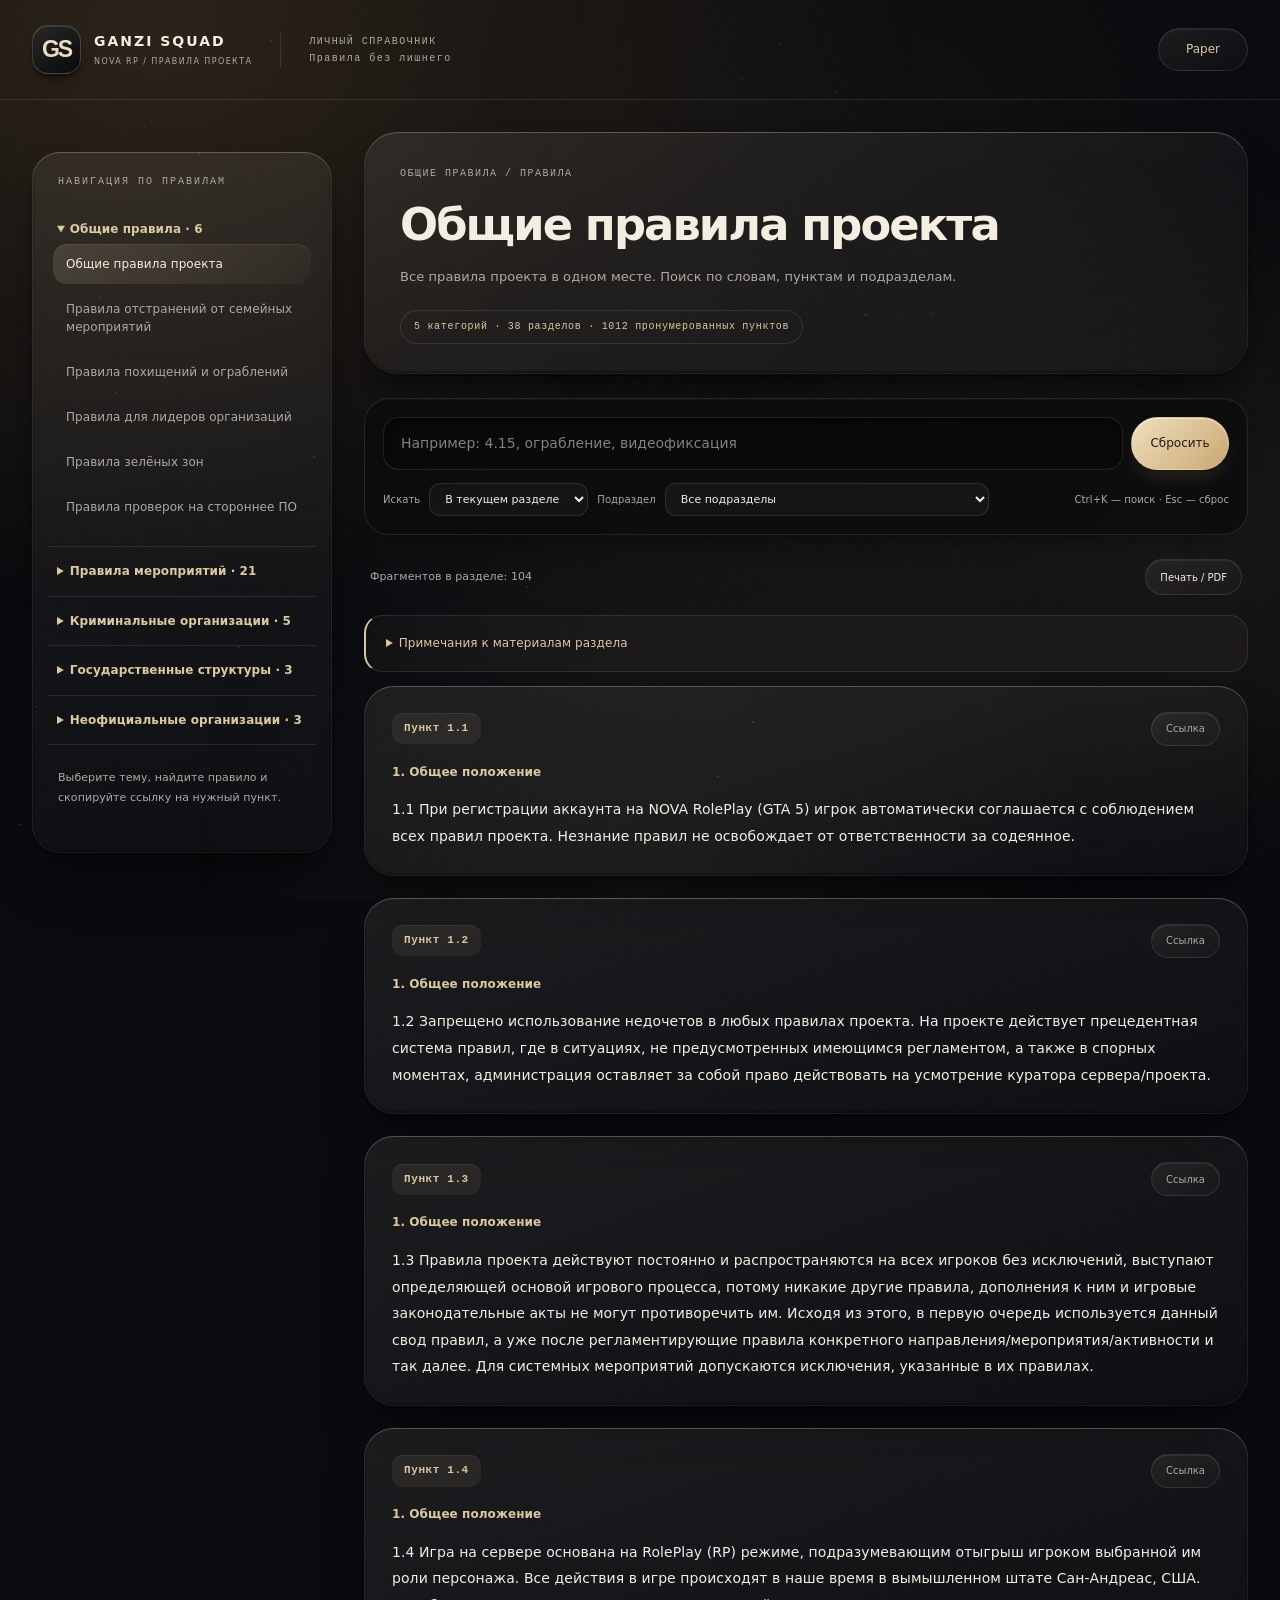
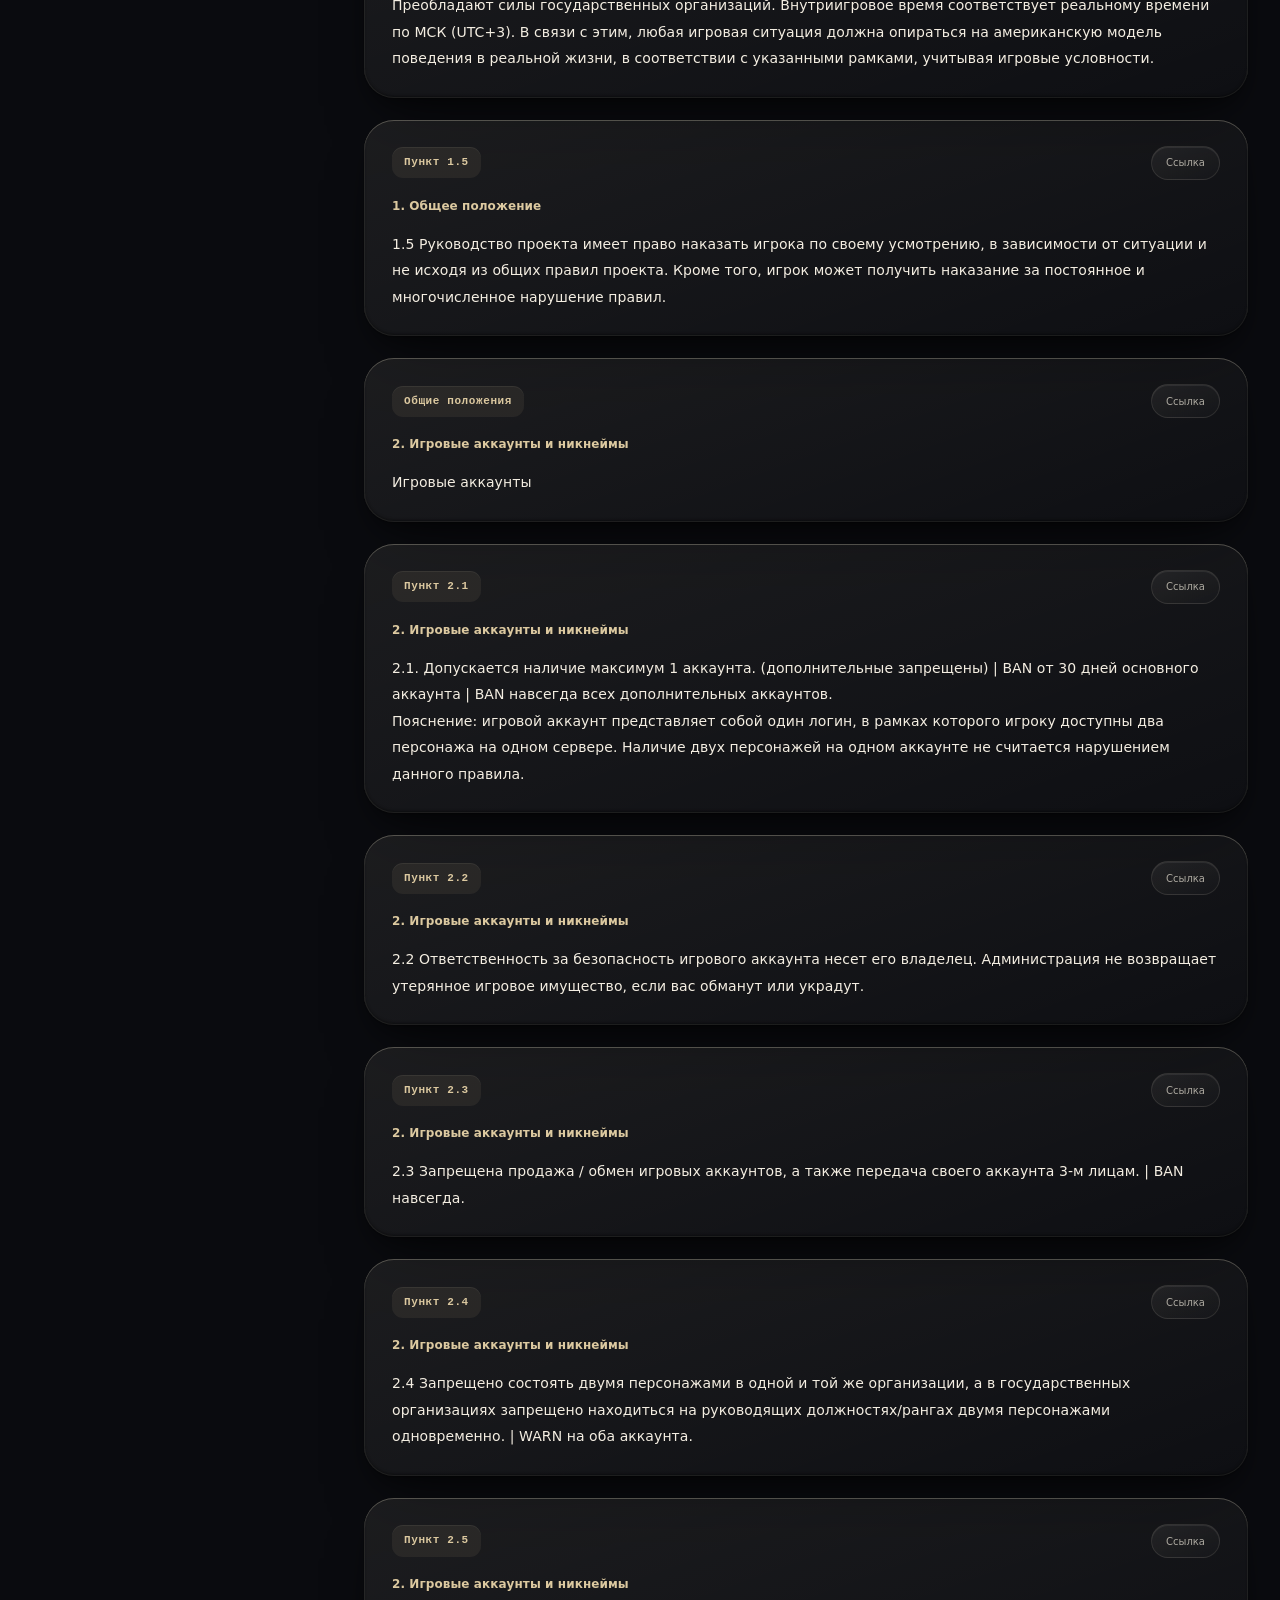
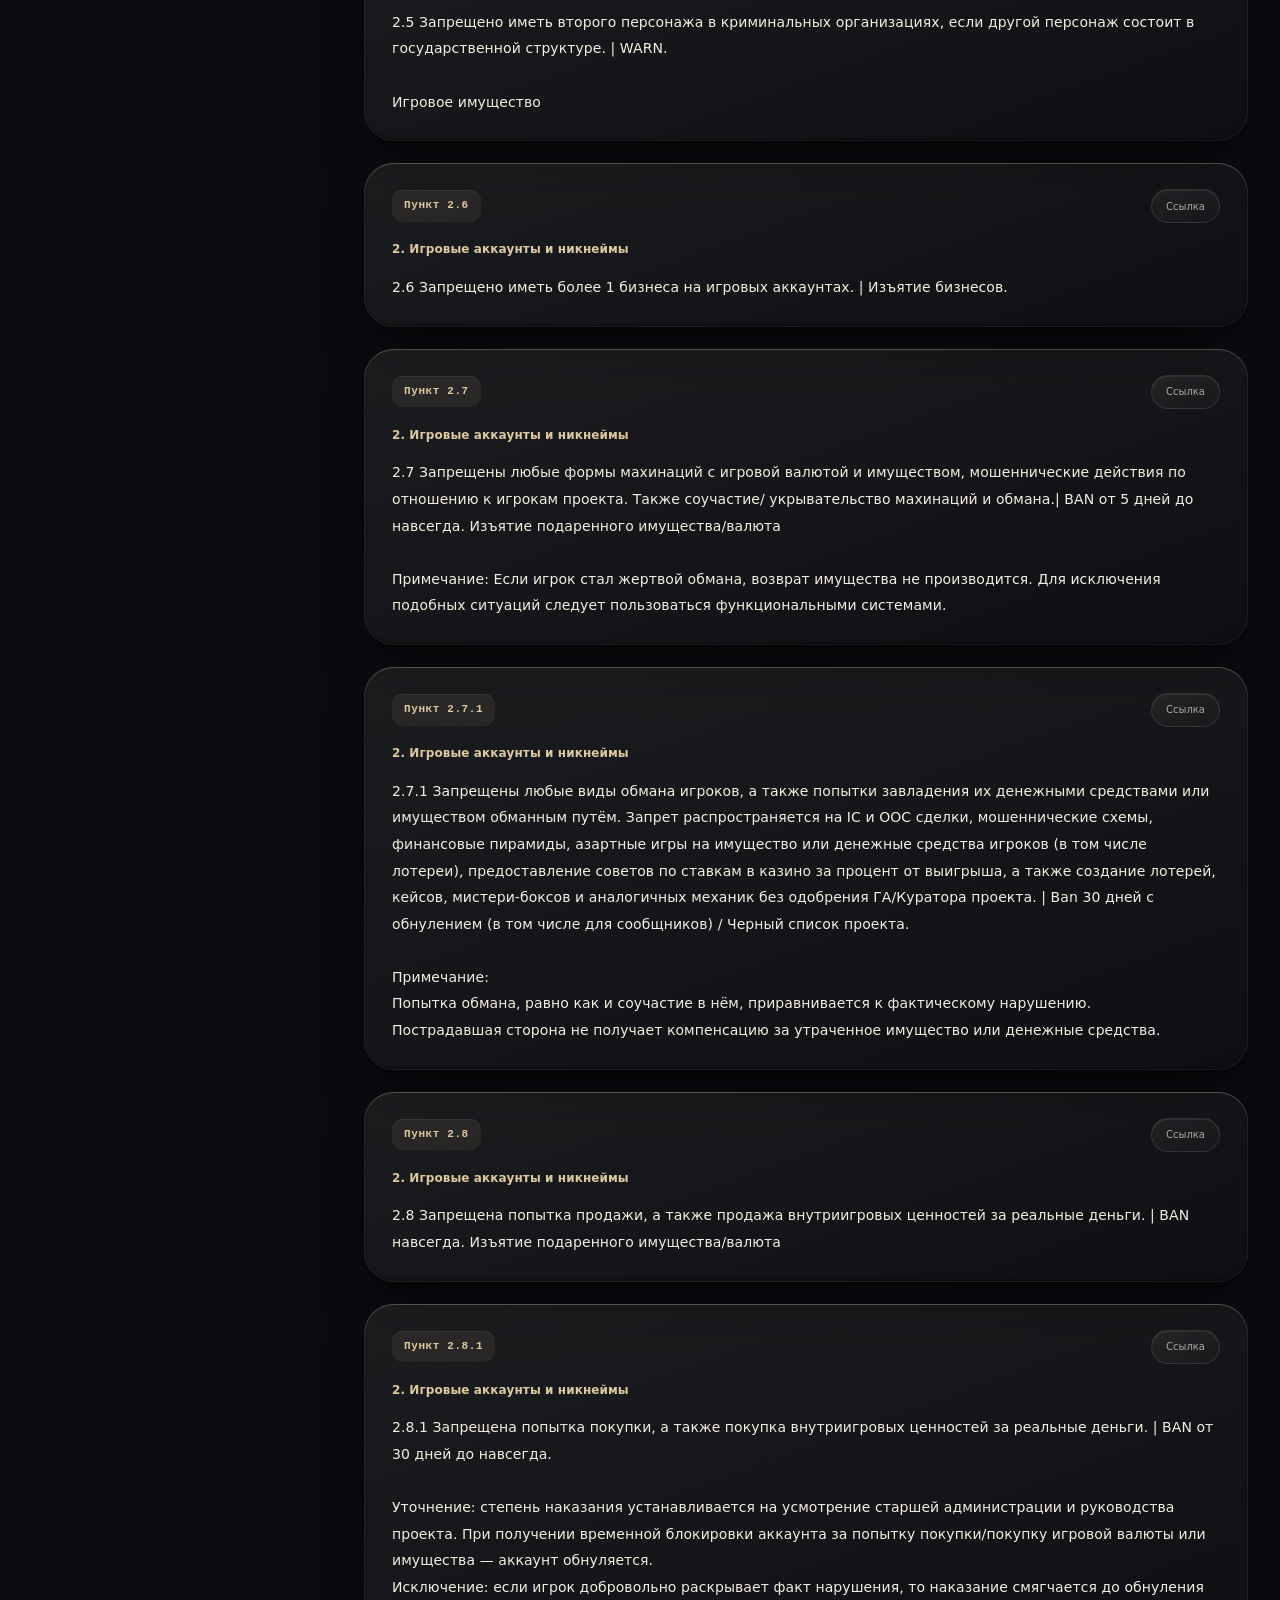
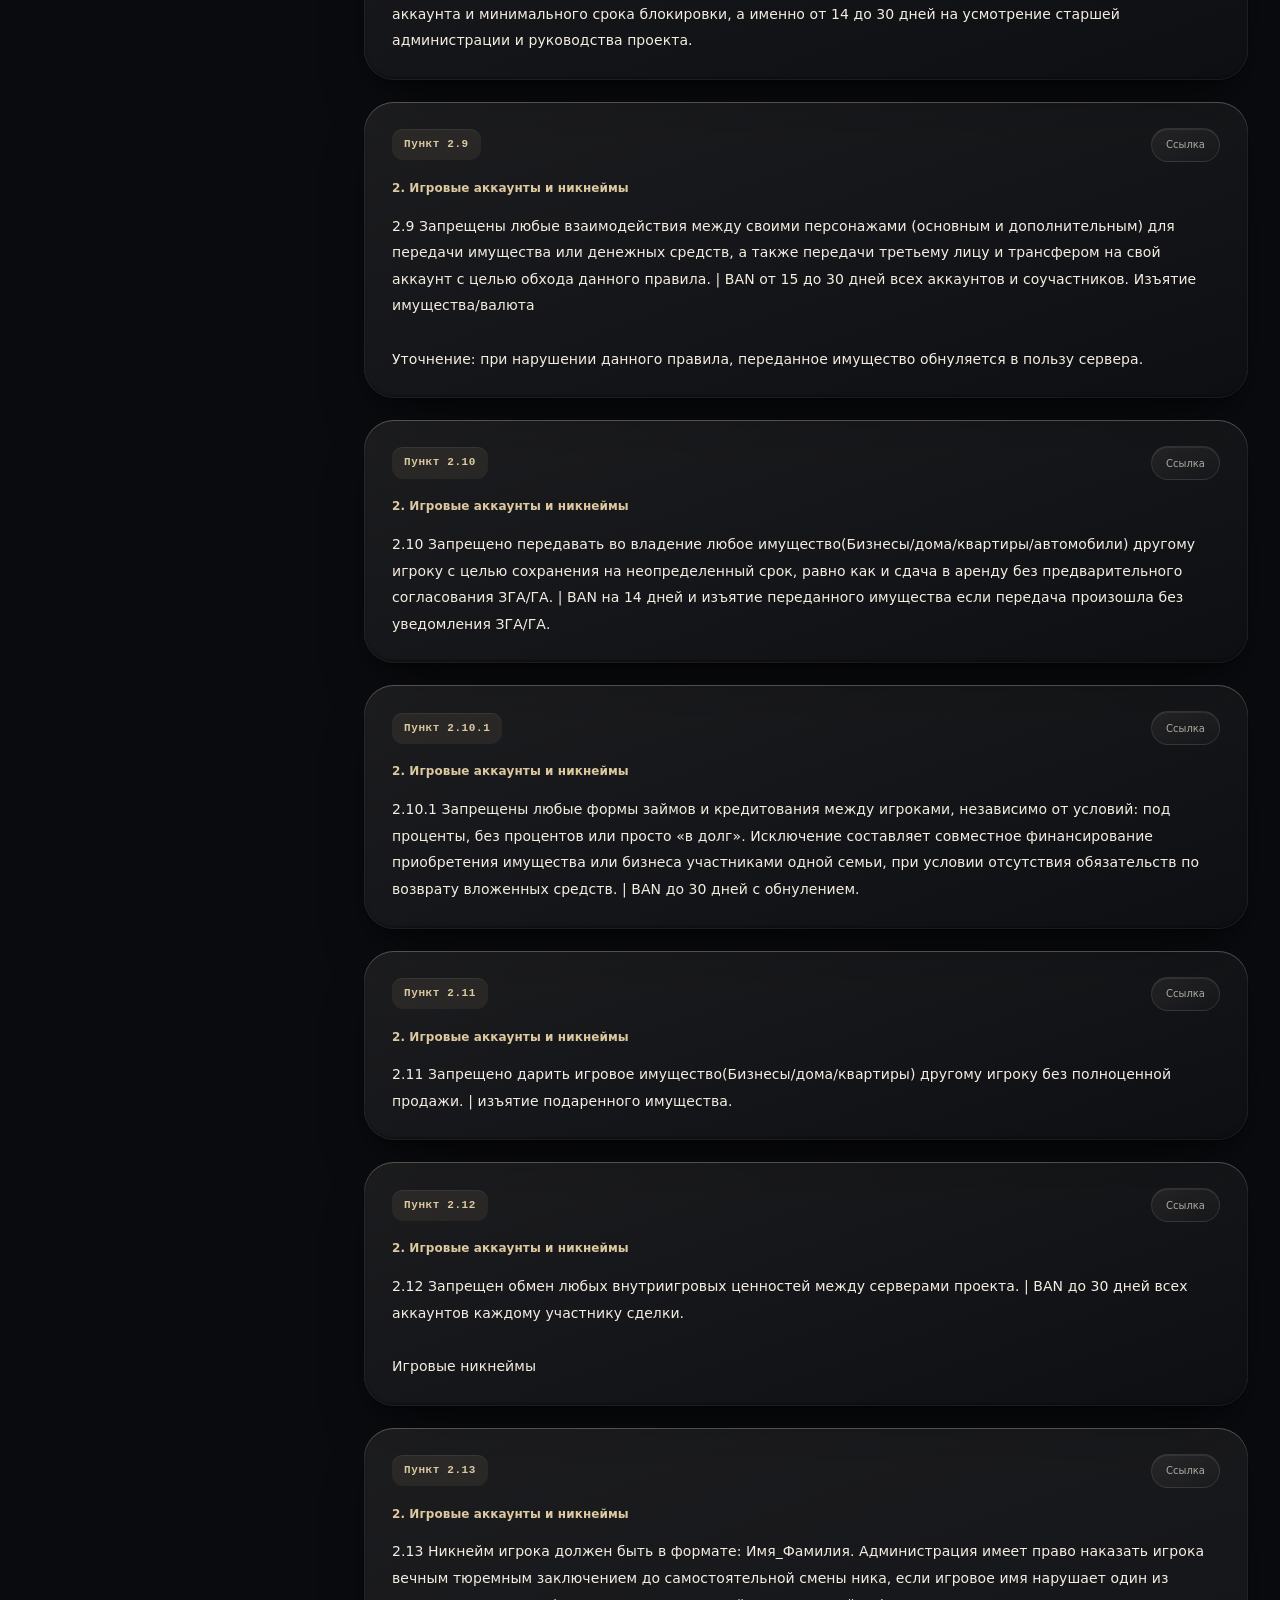
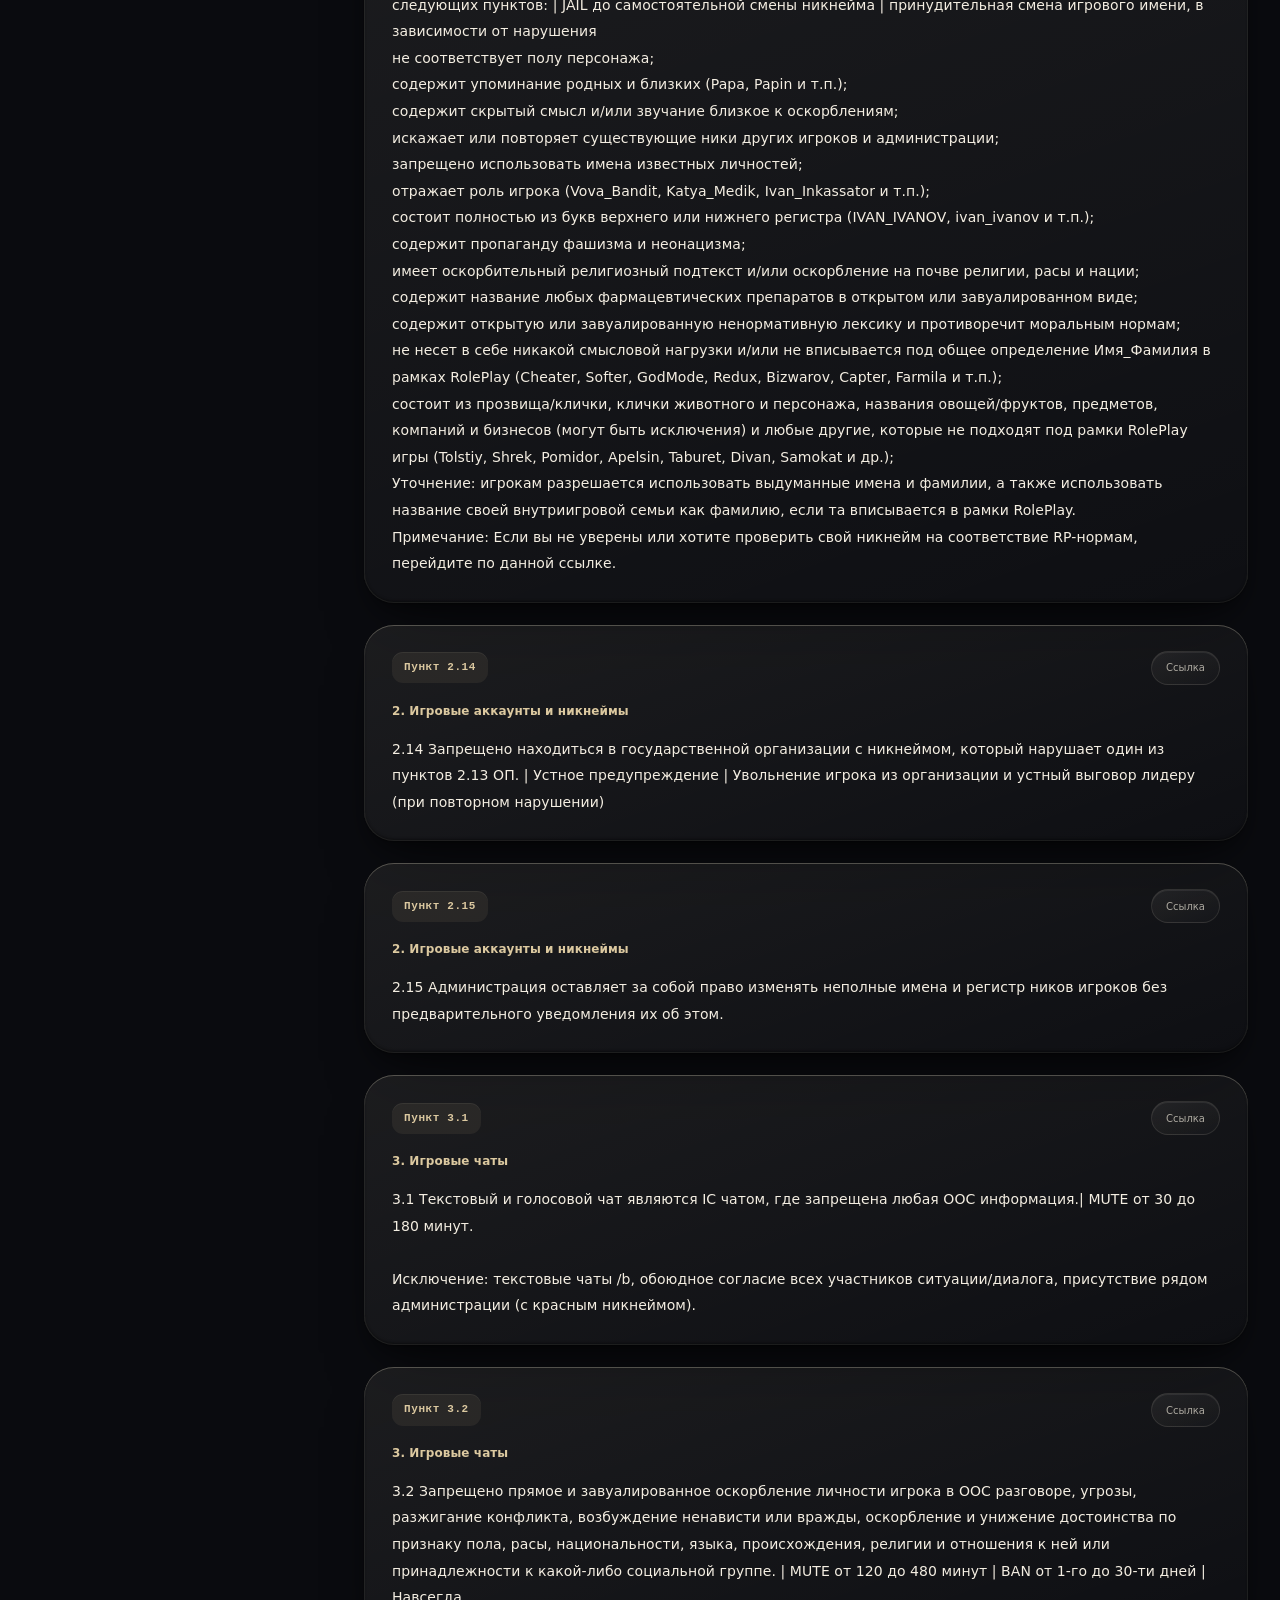
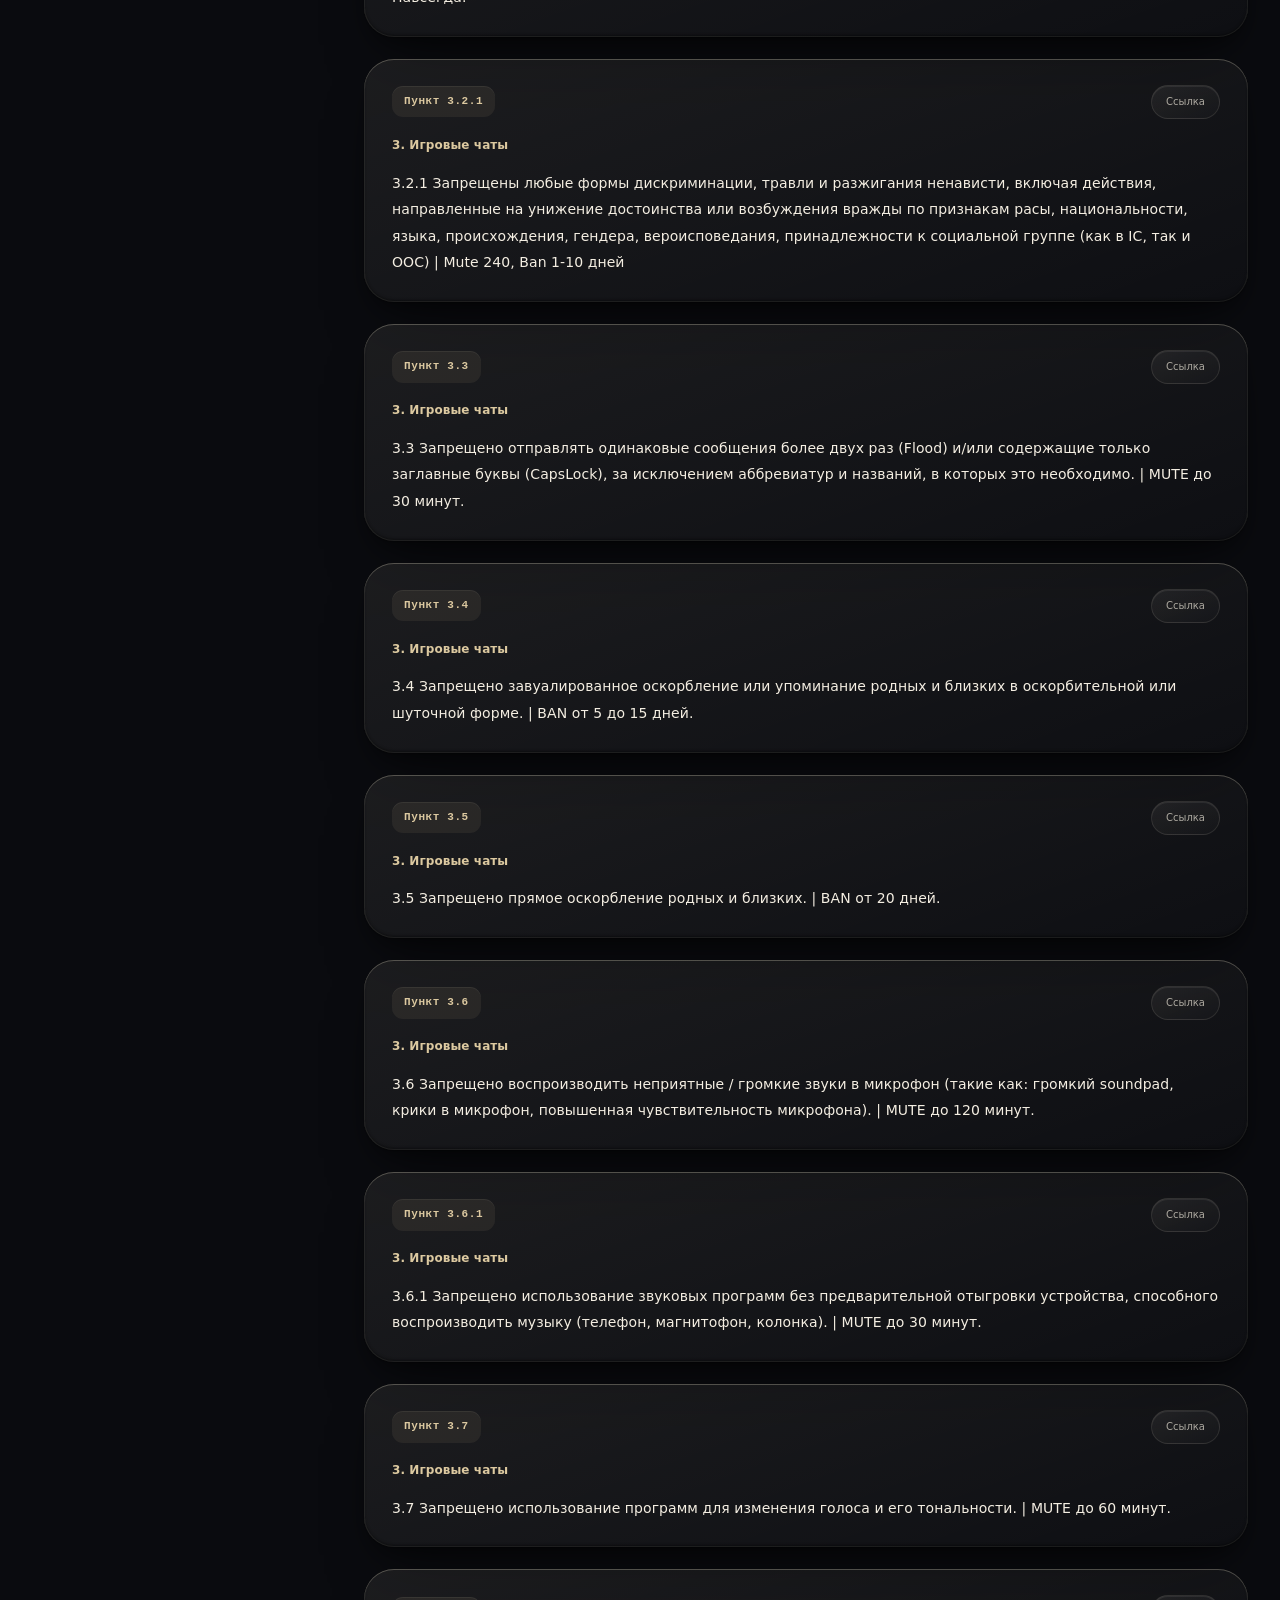
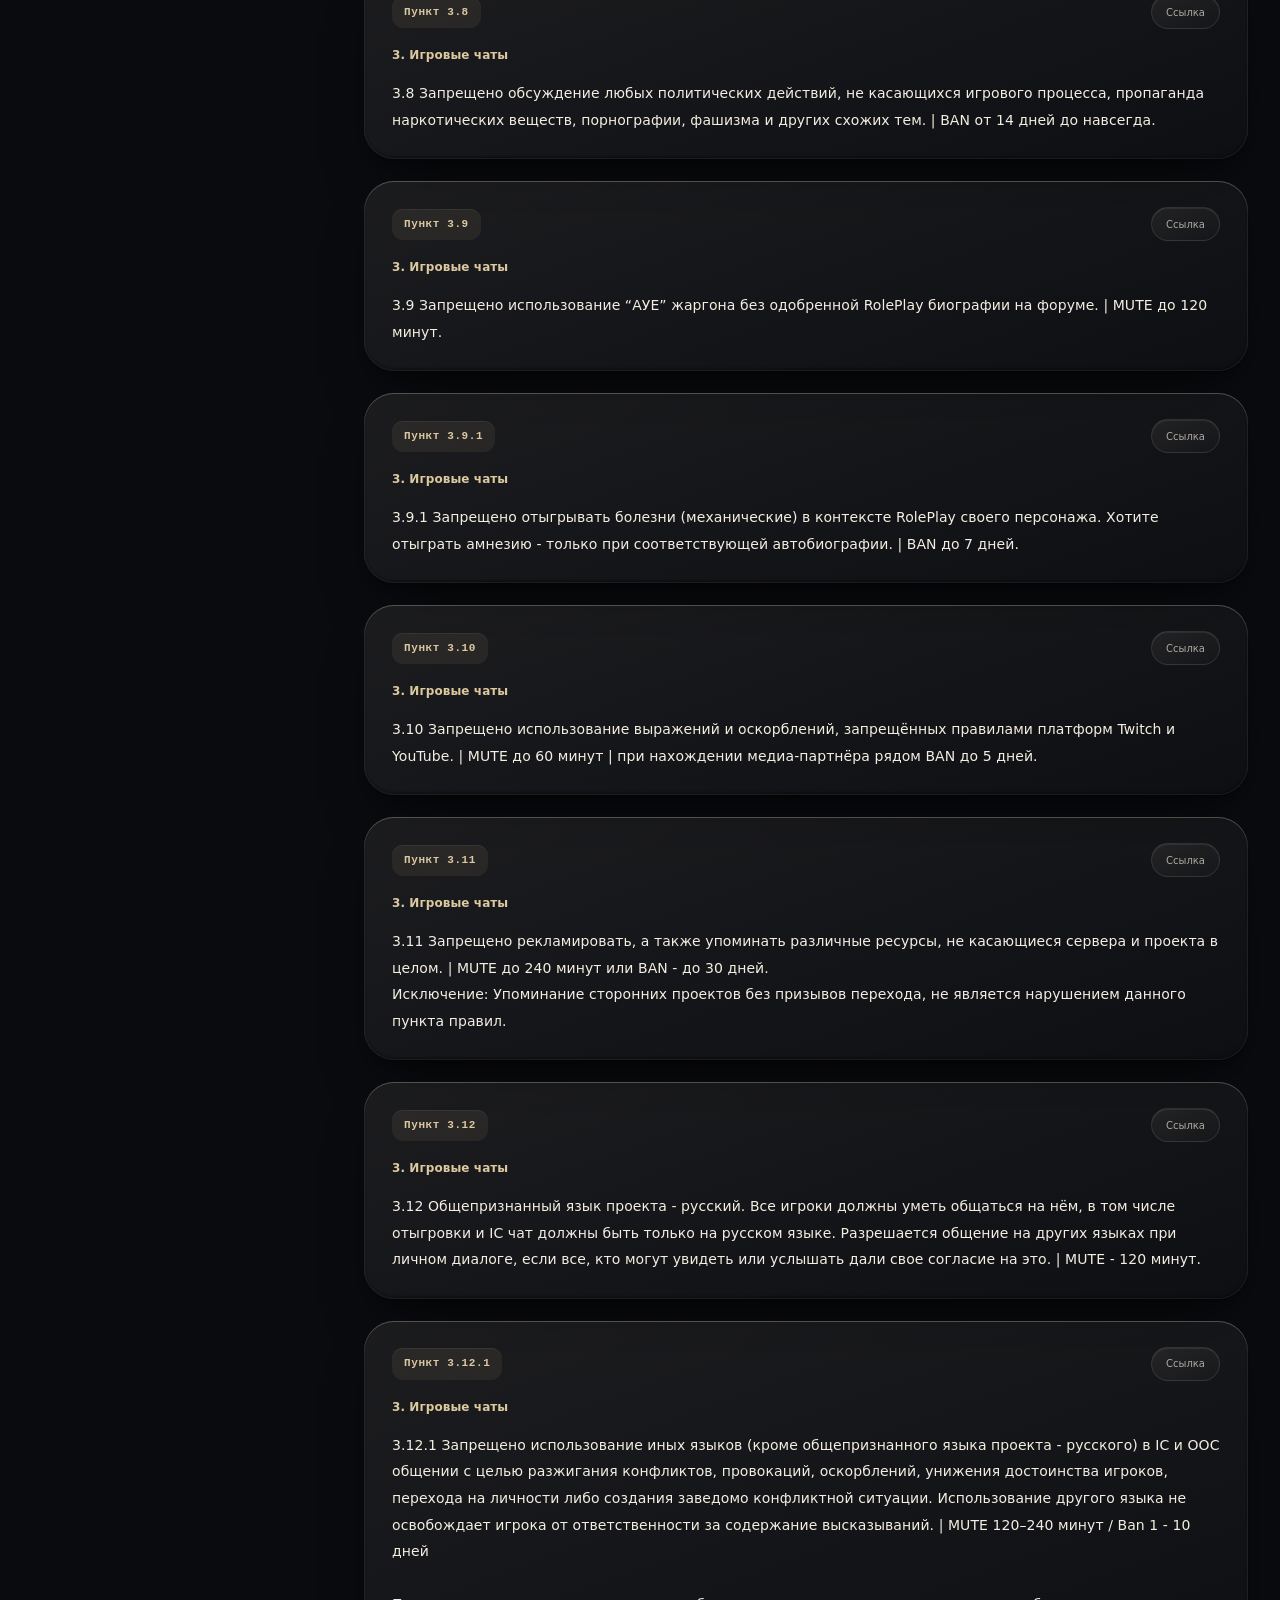
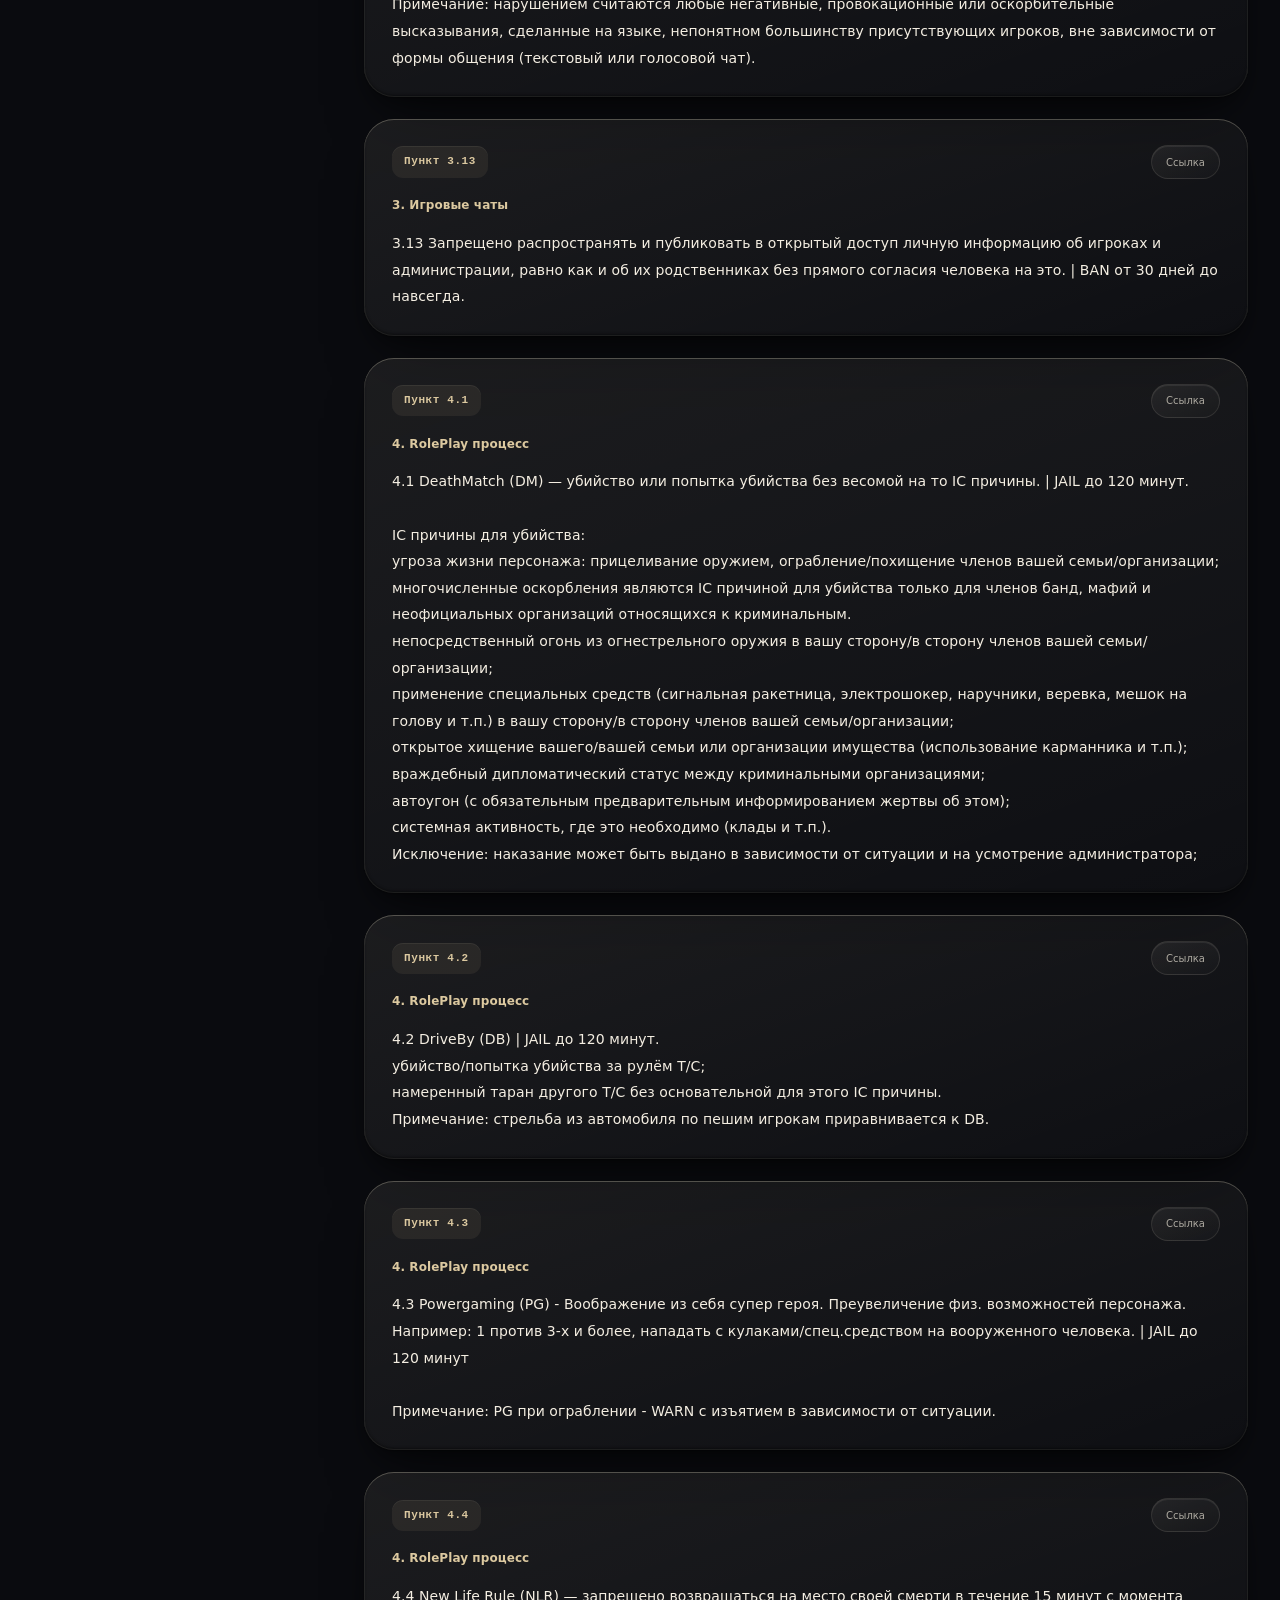
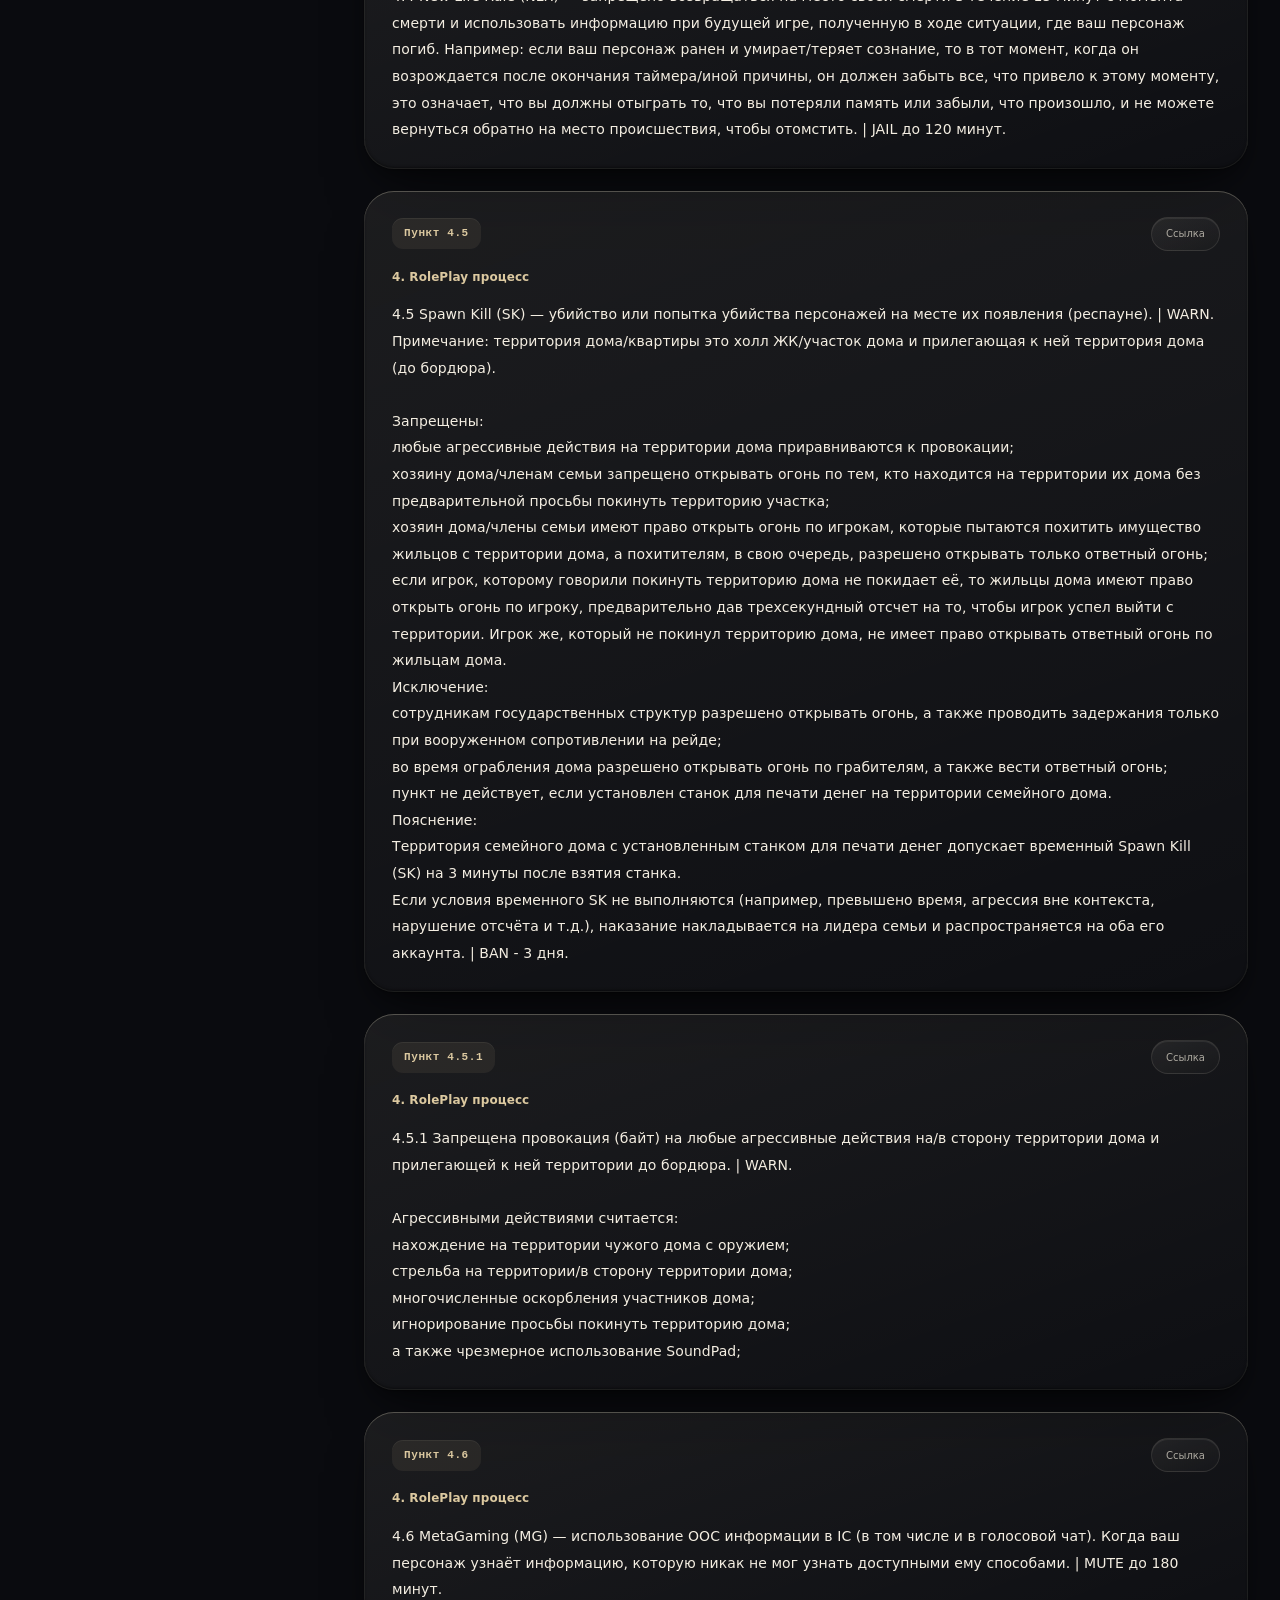
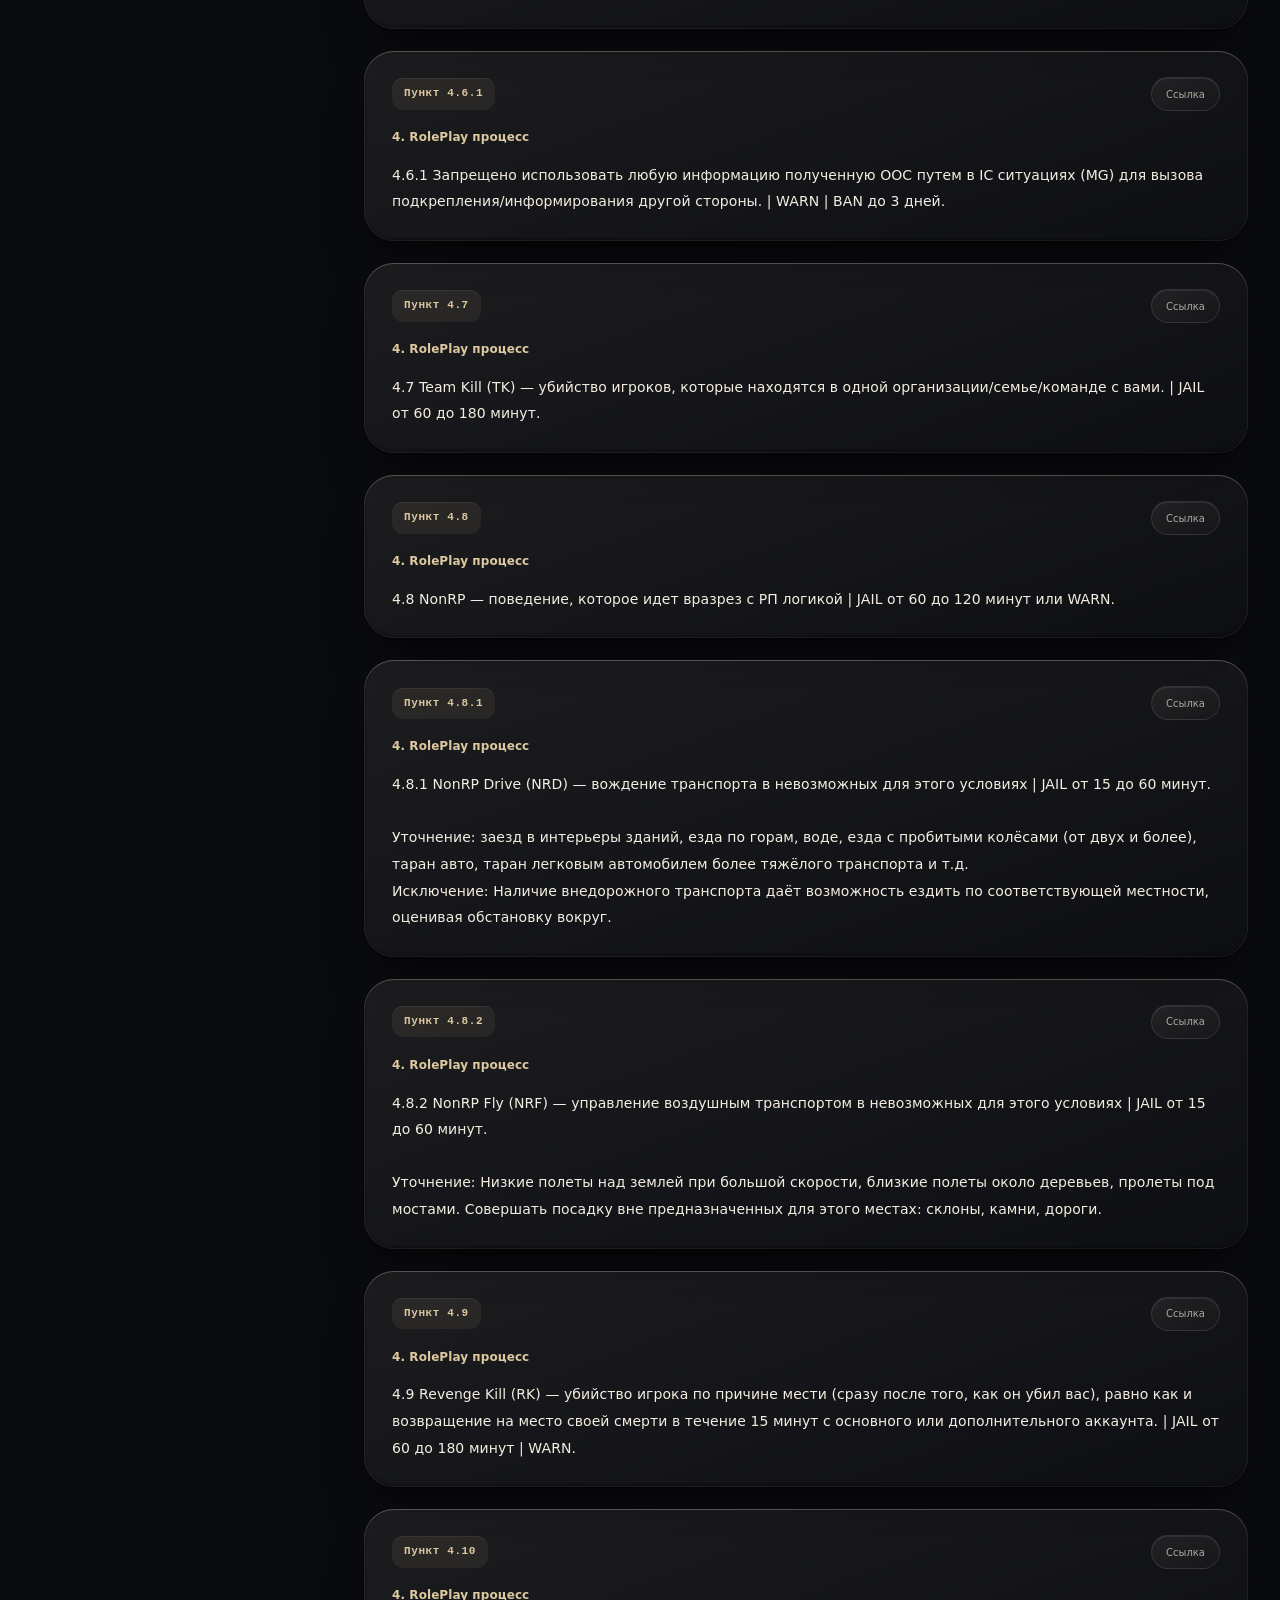
==== commit d6d46cf2: "Style rules portal in GANZI SQUAD Aurora and Paper themes" ====
--- a/index.html
+++ b/index.html
@@ -1,2 +1,2 @@
 <!doctype html>
-<html lang="ru"><head><meta charset="utf-8"><meta name="viewport" content="width=device-width,initial-scale=1"><meta name="description" content="Правила NOVA RP: общие правила, мероприятия и организации. Поиск по словам и номерам пунктов."><title>NOVA RP — Правила проекта</title><link rel="stylesheet" href="style.css?v=3"><script src="rules-parser.js?v=3" defer></script><script src="search.js?v=3" defer></script></head><body><a class="skip" href="#main">Перейти к правилам</a><header><a class="brand" href="index.html">NOVA<span> RP</span></a><span class="header-caption">ПРАВИЛА ПРОЕКТА<br>Единый справочник игрока</span><div class="header-actions"><button id="menu" class="menu" type="button" aria-expanded="false" aria-controls="sidebar">Разделы</button><button id="theme" type="button">Светлая тема</button></div></header><div class="layout"><aside id="sidebar"><p class="eyebrow">Навигация по правилам</p><nav id="navigation" aria-label="Разделы правил"></nav><p class="sidebar-note">Выберите тему, найдите правило и скопируйте ссылку на нужный пункт.</p></aside><main id="main"><div class="hero"><div id="breadcrumb" class="muted">Правила проекта / Справочник</div><h1 id="heading">Общие правила проекта</h1><p class="intro">Все правила проекта в одном месте. Поиск по словам, пунктам и подразделам.</p><p id="stats" class="stats"></p></div><div class="toolbar"><div class="search-row"><input type="search" id="query" autocomplete="off" aria-label="Поиск по словам и пунктам" placeholder="Например: 4.15, ограбление, видеофиксация"><button id="reset" type="button">Сбросить</button></div><div class="filters"><label for="scope">Искать</label><select id="scope"><option value="current">В текущем разделе</option><option value="all">Во всех разделах</option></select><label for="chapter">Подраздел</label><select id="chapter"><option value="">Все подразделы</option></select><span class="shortcut">Ctrl+K — поиск · Esc — сброс</span></div></div><div class="results-bar"><span id="status" role="status" aria-live="polite">Загрузка правил…</span><button id="print" type="button">Печать / PDF</button></div><div id="results"></div><noscript><p class="notice">Для интерфейса справочника нужен JavaScript.</p></noscript><footer>Справочник по предоставленным текстам NOVA RP. Изображения и карты, отсутствующие в исходном файле, не восстановлены. Актуальность относительно форума независимо не проверялась.</footer></main></div><div id="toast" role="status" hidden></div></body></html>
+<html lang="ru"><head><meta charset="utf-8"><meta name="viewport" content="width=device-width,initial-scale=1"><meta name="theme-color" content="#0a0b0f"><meta name="description" content="Справочник GANZI SQUAD по правилам NOVA RP: общие правила, мероприятия и организации. Поиск по словам и номерам пунктов."><title>NOVA RP — Правила | GANZI SQUAD</title><link rel="stylesheet" href="style.css?v=3"><link rel="stylesheet" href="ganzi-theme.css?v=1"><script src="rules-parser.js?v=3" defer></script><script src="search.js?v=3" defer></script><script src="ganzi-theme.js?v=1" defer></script></head><body><a class="skip" href="#main">Перейти к правилам</a><header><a class="brand" href="index.html" aria-label="GANZI SQUAD — справочник NOVA RP"><b class="gs-monogram" aria-hidden="true">GS</b><span class="brand-copy">GANZI SQUAD<small>NOVA RP / ПРАВИЛА ПРОЕКТА</small></span></a><span class="header-caption">ЛИЧНЫЙ СПРАВОЧНИК<br>Правила без лишнего</span><div class="header-actions"><button id="menu" class="menu" type="button" aria-expanded="false" aria-controls="sidebar">Разделы</button><button id="theme" type="button">Paper</button></div></header><div class="layout"><aside id="sidebar"><p class="eyebrow">Навигация по правилам</p><nav id="navigation" aria-label="Разделы правил"></nav><p class="sidebar-note">Выберите тему, найдите правило и скопируйте ссылку на нужный пункт.</p></aside><main id="main"><div class="hero"><div id="breadcrumb" class="muted">Правила проекта / Справочник</div><h1 id="heading">Общие правила проекта</h1><p class="intro">Все правила проекта в одном месте. Поиск по словам, пунктам и подразделам.</p><p id="stats" class="stats"></p></div><div class="toolbar"><div class="search-row"><input type="search" id="query" autocomplete="off" aria-label="Поиск по словам и пунктам" placeholder="Например: 4.15, ограбление, видеофиксация"><button id="reset" type="button">Сбросить</button></div><div class="filters"><label for="scope">Искать</label><select id="scope"><option value="current">В текущем разделе</option><option value="all">Во всех разделах</option></select><label for="chapter">Подраздел</label><select id="chapter"><option value="">Все подразделы</option></select><span class="shortcut">Ctrl+K — поиск · Esc — сброс</span></div></div><div class="results-bar"><span id="status" role="status" aria-live="polite">Загрузка правил…</span><button id="print" type="button">Печать / PDF</button></div><div id="results"></div><noscript><p class="notice">Для интерфейса справочника нужен JavaScript.</p></noscript><footer><span class="footer-brand">GANZI SQUAD / NOVA RP</span>Справочник по предоставленным текстам NOVA RP. Изображения и карты, отсутствующие в исходном файле, не восстановлены. Актуальность относительно форума независимо не проверялась.</footer></main></div><div id="toast" role="status" hidden></div></body></html>
--- a/ganzi-theme.css
+++ b/ganzi-theme.css
@@ -0,0 +1,11 @@
+/* GANZI SQUAD: transparent Aurora / warm Paper. Presentation only. */
+:root{--bg:#0a0b0f;--panel:rgba(255,246,228,.045);--panel2:rgba(0,0,0,.26);--line:rgba(222,213,195,.12);--text:#f4eee2;--muted:#aeaaa1;--accent:#dcc9a0;--soft:rgba(220,201,160,.075);--gs-top:rgba(255,246,228,.075);--gs-bot:rgba(255,255,255,.018);--gs-hi:rgba(255,244,220,.2);--gs-ring:rgba(255,244,220,.07);--gs-lo:rgba(0,0,0,.45);--gs-glow:rgba(226,190,130,.14);--gs-shadow:0 1px 2px rgba(0,0,0,.35),0 10px 24px -8px rgba(0,0,0,.45),0 34px 60px -26px rgba(0,0,0,.6)}
+body.light{--bg:#eee6d5;--panel:#fbf7ec;--panel2:#e7dcc4;--line:rgba(97,75,43,.19);--text:#201e18;--muted:#60594d;--accent:#6b4d12;--soft:rgba(107,77,18,.065);--gs-top:#fbf7ec;--gs-bot:#efe5cf;--gs-hi:rgba(255,255,255,.9);--gs-ring:rgba(255,255,255,0);--gs-lo:rgba(120,92,50,.2);--gs-glow:rgba(255,255,255,.65);--gs-shadow:0 1px 2px rgba(80,58,28,.15),0 12px 24px -8px rgba(80,58,28,.2),0 34px 56px -26px rgba(80,58,28,.3)}
+body{isolation:isolate;background:var(--bg);color:var(--text);font-family:Inter,ui-sans-serif,system-ui,-apple-system,sans-serif;letter-spacing:.005em}body:before{content:"";position:fixed;inset:0;z-index:-2;pointer-events:none;background:radial-gradient(ellipse at 12% 3%,rgba(173,126,67,.21),transparent 48%),radial-gradient(ellipse at 90% 58%,rgba(119,99,73,.15),transparent 50%),radial-gradient(ellipse at 50% 100%,rgba(131,119,97,.08),transparent 50%)}body:after{content:"";position:fixed;inset:0;z-index:-1;pointer-events:none;opacity:.55;background:radial-gradient(650px circle at var(--gs-x,70vw) var(--gs-y,15vh),rgba(226,190,130,.065),transparent 68%)}body.light:before{background:radial-gradient(ellipse at 15% 0,#fffaf0,transparent 65%),linear-gradient(145deg,#f5eedf,#e6d9bd)}body.light:after{opacity:.28;background:repeating-linear-gradient(3deg,transparent 0 3px,rgba(96,70,36,.025) 3px 4px),repeating-linear-gradient(93deg,transparent 0 5px,rgba(96,70,36,.02) 5px 6px)}#gs-stars{position:fixed;inset:0;z-index:-1;pointer-events:none}body.light #gs-stars{display:none}
+header{max-width:1600px;margin:auto;padding:20px 32px;height:100px;border-bottom:1px solid var(--line);gap:28px;background:transparent}.brand{display:flex;align-items:center;gap:13px;text-decoration:none;font-style:normal;letter-spacing:0;min-width:0}.gs-monogram{display:grid;place-items:center;flex-shrink:0;width:49px;height:49px;border-radius:16px;background:linear-gradient(145deg,#272725,#090a0d);color:#eadcc1;border:1px solid rgba(220,201,160,.22);font:900 23px/1 Arial,sans-serif;letter-spacing:-2px;box-shadow:0 3px 3px #0005,0 12px 20px -12px #000c,inset 0 1px 0 #fff2}.brand .brand-copy{color:var(--text);font-size:14px;letter-spacing:2px;font-weight:800;line-height:1.4}.brand-copy small{display:block;color:var(--muted);font-size:8px;font-weight:500;letter-spacing:1.4px;margin-top:5px}.header-caption{font:10px/1.7 ui-monospace,monospace;letter-spacing:1.5px;padding-left:28px}.header-actions{gap:10px}button,input,select{border-color:var(--line)}button{border-radius:999px;padding:10px 18px;font-size:12px;min-height:42px;background:linear-gradient(155deg,rgba(255,246,228,.065),rgba(255,255,255,.015));box-shadow:inset 0 1px 0 rgba(255,255,255,.07);transition:background .3s,box-shadow .3s,border-color .3s}button:hover{background:var(--soft);border-color:rgba(220,201,160,.36)}button:active{box-shadow:inset 0 3px 8px #0003}#theme{color:var(--accent);min-width:90px}.layout{gap:32px;padding:32px;max-width:1600px;grid-template-columns:300px minmax(0,1fr)}aside{padding:22px 16px;border-radius:28px;max-height:calc(100vh - 40px);top:20px}.eyebrow{font:10px/1.5 ui-monospace,monospace;letter-spacing:2px;margin:0 10px 16px}nav details{border-color:var(--line);padding:14px 5px}nav summary{font-size:12px;line-height:1.7;color:var(--accent);padding:0 4px}nav a{border-left:0;border-radius:14px;padding:11px 13px;margin:5px 0;font-size:12px;transition:background .3s,color .3s,box-shadow .3s}nav a:hover{background:var(--soft)}nav a[aria-current=page]{background:linear-gradient(120deg,rgba(220,201,160,.16),rgba(220,201,160,.035));box-shadow:inset 0 1px 0 rgba(255,244,220,.08);color:var(--text)}.sidebar-note{padding:5px 10px;font-size:11px;line-height:1.8}.hero{padding:34px 36px 30px;margin-bottom:24px;border-radius:34px;min-height:235px;display:flex;flex-direction:column;justify-content:center}.hero .muted{font:10px/1.6 ui-monospace,monospace;letter-spacing:1.5px;text-transform:uppercase}h1{font-size:clamp(29px,3.5vw,53px);font-weight:740;letter-spacing:-1.9px;line-height:1.1;margin:18px 0 16px;text-wrap:balance;max-width:1000px}.intro{font-size:13px;color:var(--muted);line-height:1.8;max-width:650px}.stats{font:10px/1.6 ui-monospace,monospace;letter-spacing:.7px;align-self:flex-start;color:var(--accent);padding:9px 14px;border-radius:999px;box-shadow:inset 0 0 0 1px var(--line);margin-top:21px}.toolbar{border:1px solid var(--line);padding:18px;border-radius:25px;top:12px;margin:0 0 4px;background:rgba(13,13,15,.84);backdrop-filter:blur(18px) saturate(1.2);-webkit-backdrop-filter:blur(18px) saturate(1.2);box-shadow:0 16px 35px -24px #000e,inset 0 1px 0 #ffffff09}.search-row input{font-size:14px;border-radius:16px;background:rgba(0,0,0,.28);border-color:rgba(220,201,160,.12);box-shadow:inset 0 3px 8px #0005,inset 0 -1px 0 #ffffff08;padding:14px 17px}.search-row input::placeholder{color:var(--muted);opacity:.75}.search-row input:focus{border-color:var(--accent)}#reset{background:linear-gradient(135deg,#f0dfbb,#c9a874);color:#201b12;border-color:transparent;box-shadow:0 2px 3px #0004,0 10px 20px -8px #c9a87440,inset 0 1px 0 #ffffff77;min-width:98px}.filters{margin-top:13px;gap:9px}.filters label{font-size:10px;color:var(--muted)}.filters select{background:rgba(255,255,255,.035);border-radius:11px;padding:8px 11px;font-size:11px}.filters select option{background:#171715;color:#f4eee2}.shortcut{font-size:10px}.results-bar{padding:20px 6px;font-size:11px}.results-bar button{padding:8px 14px;min-height:36px;font-size:10px}
+article,.hero,aside{position:relative;isolation:isolate;background:linear-gradient(160deg,var(--gs-top),var(--gs-bot));border:0;box-shadow:var(--gs-shadow),inset 0 1px 0 var(--gs-hi),inset 0 0 0 1px var(--gs-ring),inset 0 -2px 3px var(--gs-lo);transition:box-shadow .45s,border-color .45s}article{border-radius:30px;padding:26px 28px;margin-bottom:22px;scroll-margin-top:195px}article:before,.hero:before,aside:before{content:"";position:absolute;inset:0;z-index:-1;border-radius:inherit;pointer-events:none;background:linear-gradient(160deg,rgba(226,190,130,.075),rgba(255,255,255,.02));opacity:0;transition:opacity .5s}article:after,.hero:after,aside:after{content:"";position:absolute;inset:0;z-index:-1;border-radius:inherit;pointer-events:none;background:radial-gradient(440px circle at var(--mx,50%) var(--my,0%),var(--gs-glow),transparent 62%);opacity:0;transition:opacity .45s}.rule-head{margin-bottom:17px}.number{font:650 11px/1.4 ui-monospace,monospace;letter-spacing:.6px;background:rgba(220,201,160,.075);padding:8px 12px;border-radius:11px;color:var(--accent);box-shadow:inset 0 1px 0 rgba(255,244,220,.065)}.copy{min-height:34px;font-size:10px;padding:7px 14px;color:var(--muted)}article h2{font-size:12px;font-weight:600;color:var(--accent);margin:0 0 14px;line-height:1.65}.context{font:10px/1.65 ui-monospace,monospace;letter-spacing:.3px;margin:0 0 14px}.rule-body{font-size:14px;line-height:1.9;color:var(--text)}.notice{background:rgba(220,201,160,.035);border:1px solid var(--line);border-left:2px solid var(--accent);padding:16px 20px;border-radius:18px;color:var(--muted);font-size:12px;line-height:1.85}.notice summary{color:var(--accent)}mark{background:rgba(220,201,160,.25);color:var(--text);border-radius:4px;box-shadow:0 1px 0 var(--accent);padding:0 2px}article:target{box-shadow:var(--gs-shadow),0 0 0 1px var(--accent),0 0 35px -18px var(--accent)}footer{font-size:10px;line-height:1.9;padding:25px 8px}.footer-brand{display:block;font:650 10px/1.5 ui-monospace,monospace;letter-spacing:2px;color:var(--accent);margin-bottom:12px}#toast{background:linear-gradient(135deg,#f0dfbb,#c9a874);color:#201b12;border-radius:18px;box-shadow:0 12px 40px #0005}
+body.light h1{font-family:Georgia,'Times New Roman',serif;font-weight:600;letter-spacing:-1.6px}body.light .toolbar{background:rgba(249,242,226,.94);box-shadow:0 12px 25px -20px #73583888,inset 0 1px 0 #fff}body.light .search-row input{background:rgba(129,98,48,.065);box-shadow:inset 0 2px 5px #73583825,inset 0 -1px 0 #fff;border-color:var(--line)}body.light .filters select{background:#f6eedc}body.light .filters select option{background:#fbf7ec;color:#201e18}body.light button{background:linear-gradient(160deg,#fffaf0,#eee2c9);box-shadow:0 3px 7px -5px #73583877,inset 0 1px 0 #fff}body.light #reset{background:#24211b;color:#fbf7ec;box-shadow:0 4px 7px -5px #0009,inset 0 1px 0 #ffffff33}body.light nav a[aria-current=page]{background:linear-gradient(120deg,#e8d5ad,#f4e9d3);box-shadow:inset 0 1px 0 #fffc}body.light .number{background:rgba(128,91,31,.075);box-shadow:inset 0 1px 0 #fffc}body.light mark{background:#ddc28b;color:#211c13}body.light article:before,body.light .hero:before,body.light aside:before{background:linear-gradient(160deg,#fffaf0,#f1e0bb)}
+@media(hover:hover) and (pointer:fine){article:hover,.hero:hover,aside:hover{box-shadow:0 1px 2px #0004,0 16px 30px -10px #0007,0 46px 70px -28px #0009,inset 0 1px 0 var(--gs-hi),inset 0 0 0 1px var(--gs-ring),inset 0 -2px 3px var(--gs-lo)}article:hover:before,article:hover:after,.hero:hover:before,.hero:hover:after,aside:hover:before,aside:hover:after{opacity:1}body.light article:hover,body.light .hero:hover,body.light aside:hover{box-shadow:0 1px 2px #503a1c25,0 16px 30px -10px #503a1c40,0 46px 66px -28px #503a1c55,inset 0 1px 0 var(--gs-hi),inset 0 -2px 3px var(--gs-lo)}}
+@supports not ((backdrop-filter:blur(1px)) or (-webkit-backdrop-filter:blur(1px))){body:not(.light){--gs-top:rgba(34,31,28,.94);--gs-bot:rgba(16,15,14,.96)}.toolbar{background:#171715}body.light .toolbar{background:#f9f2e2}}
+@media(max-width:1100px){.layout{grid-template-columns:260px minmax(0,1fr);gap:22px;padding:24px}h1{font-size:38px}.hero{padding:28px}.header-caption{display:none}.shortcut{display:none}}@media(max-width:760px){header{height:82px;padding:15px 16px;gap:12px}.brand{gap:9px}.gs-monogram{width:38px;height:38px;border-radius:12px;font-size:20px}.brand .brand-copy{font-size:11px;letter-spacing:1.2px}.brand-copy small{font-size:6px;letter-spacing:.7px}.header-actions{gap:6px}.header-actions button{font-size:10px;padding:8px 12px;min-height:38px}#theme{min-width:65px}.layout{display:block;padding:16px}aside{padding:20px 16px;border-radius:25px;background:linear-gradient(160deg,#27231e,#111214);max-height:none}body.light aside{background:linear-gradient(160deg,#fbf7ec,#efe5cf)}.hero{border-radius:28px;padding:25px 23px;min-height:225px;margin-bottom:20px}h1{font-size:32px;letter-spacing:-1.2px}.intro{font-size:12px}.stats{font-size:9px;padding:8px 11px}.toolbar{border-radius:21px;padding:13px;top:6px}.search-row{gap:7px}.search-row input{font-size:12px;padding:13px 12px;min-height:45px}#reset{font-size:10px;padding:9px 12px;min-width:74px}.filters label{font-size:9px}.filters select{padding:8px;font-size:10px;min-width:100px}.results-bar{padding:16px 3px;font-size:10px}article{border-radius:25px;padding:21px 19px;margin-bottom:18px}.rule-body{font-size:14px;line-height:1.85}.rule-head{margin-bottom:15px}.number{font-size:10px}.copy{font-size:10px}footer{padding:22px 4px}#toast{bottom:18px;right:16px;left:16px;text-align:center}}@media(max-width:380px){.brand-copy small{display:none}.brand .brand-copy{font-size:10px}.header-actions button{padding:8px 10px}.hero{padding:22px 20px}}
+@media(prefers-reduced-motion:reduce){html{scroll-behavior:auto}body:after{background:none}article,.hero,aside,article:before,article:after,.hero:before,.hero:after,aside:before,aside:after,button,nav a{transition:none!important;animation:none!important}article:after,.hero:after,aside:after{display:none}}@media print{#gs-stars,body:before,body:after,article:before,article:after,.hero:before,.hero:after{display:none!important}body,body.light{background:white!important;color:black!important}.hero,article{background:white!important;box-shadow:none!important;border:1px solid #bbb;border-radius:10px;color:black!important}.rule-body,h1,h2,.number,.context,.intro,.stats{color:black!important}.toolbar{display:none!important}.hero{min-height:0;padding:15px}mark{background:none;color:black!important;box-shadow:none}footer{color:#555}}
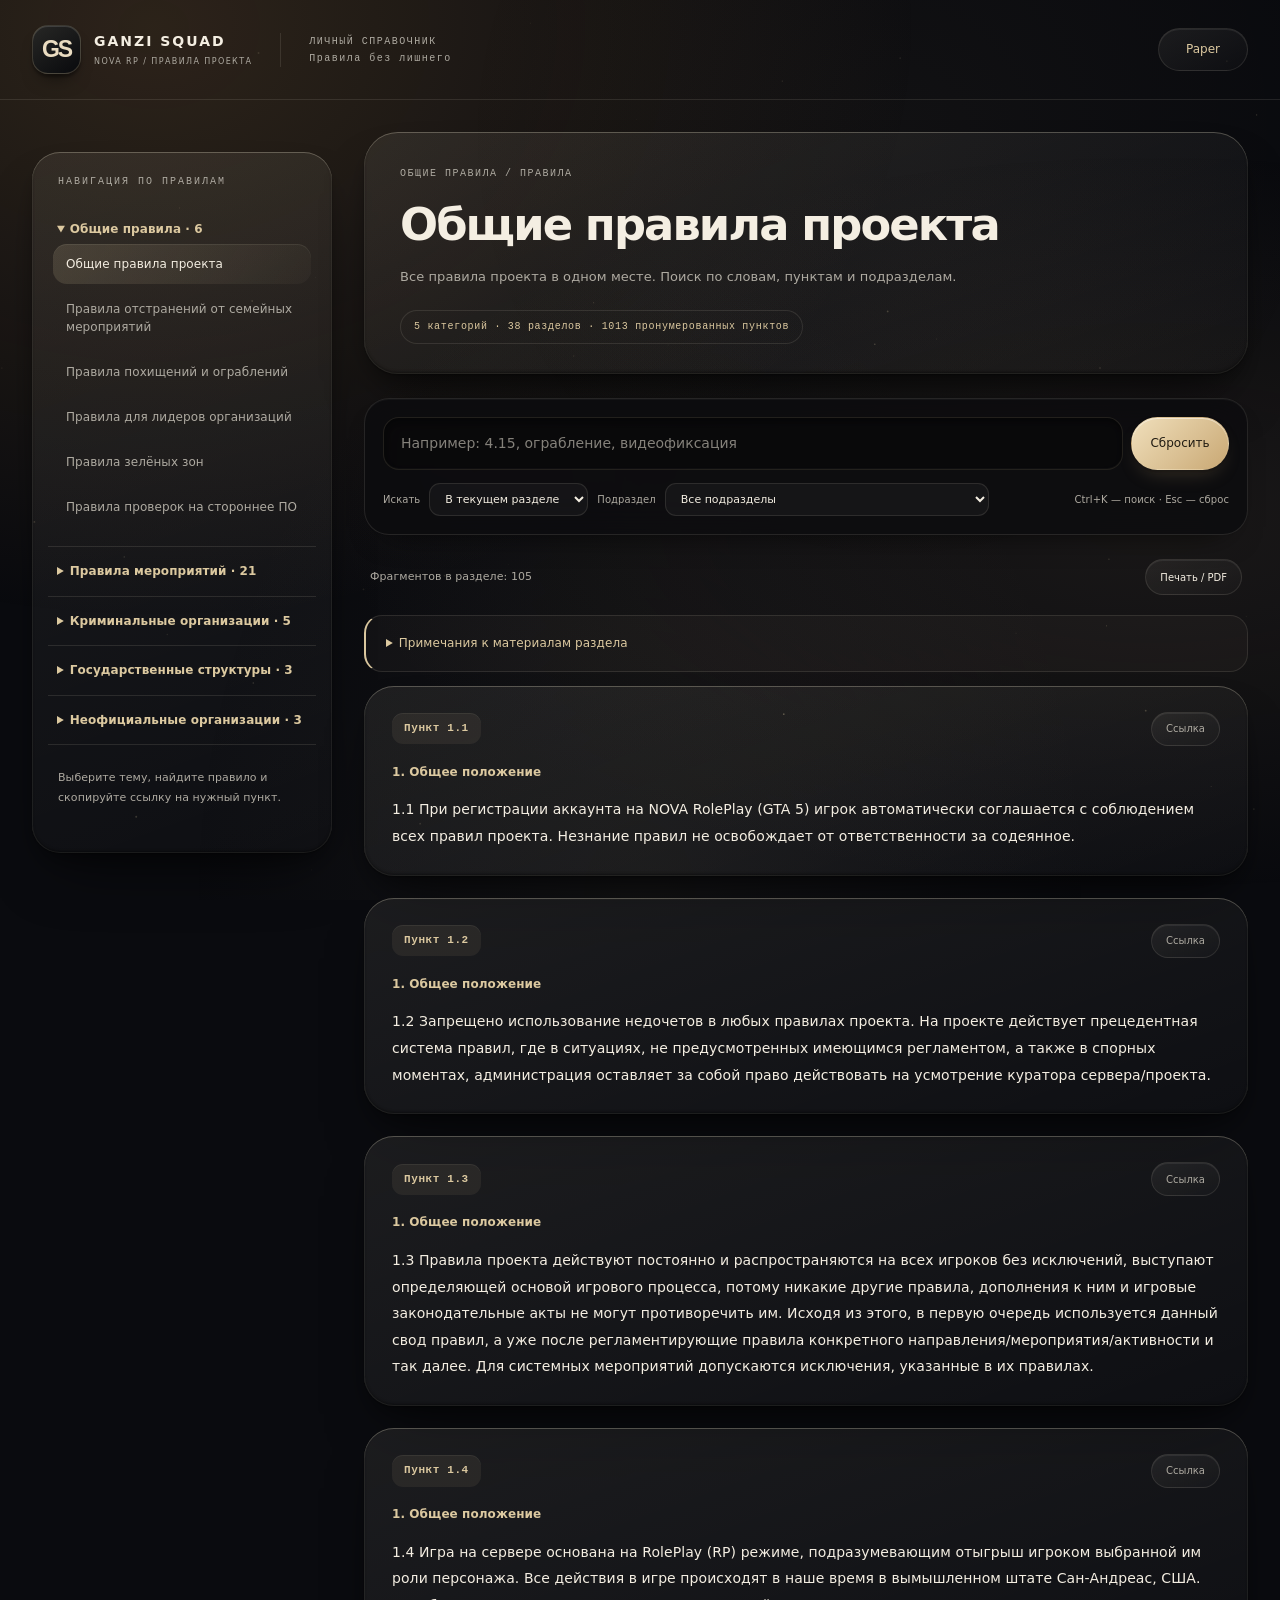
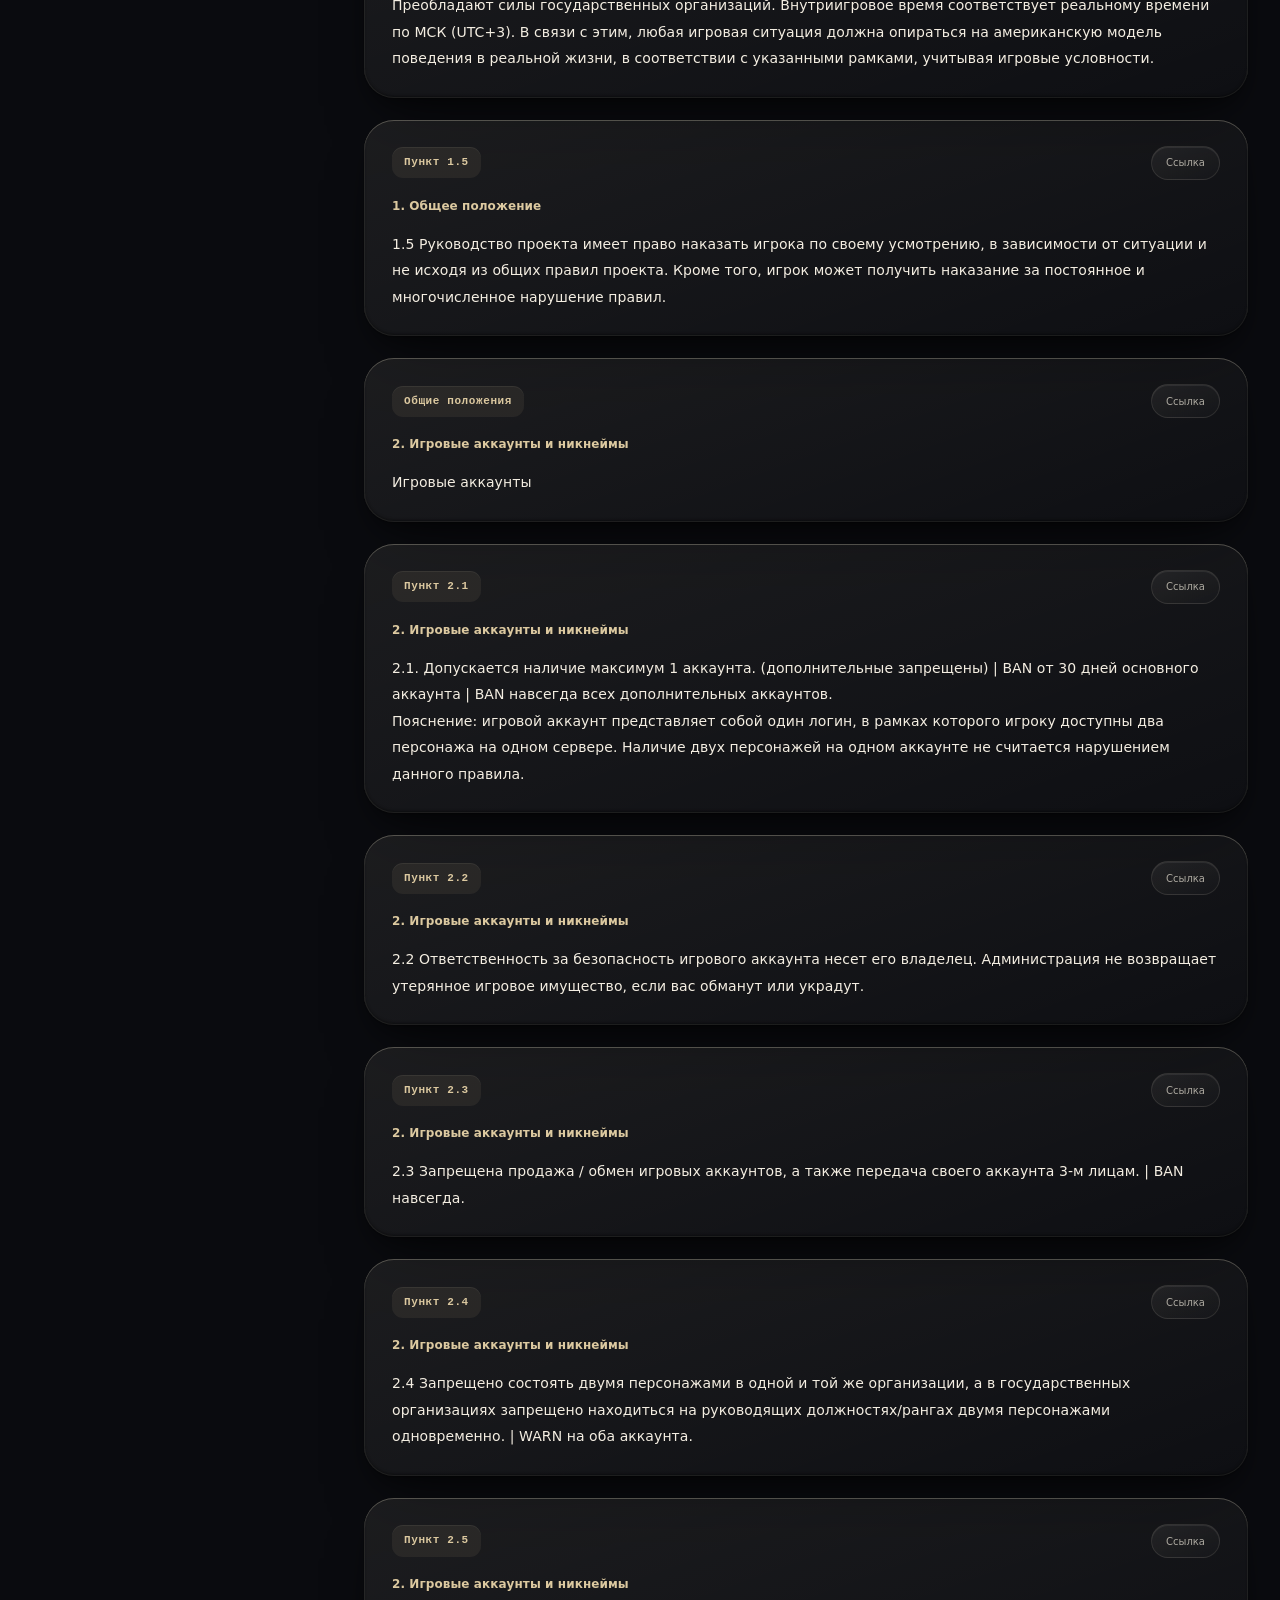
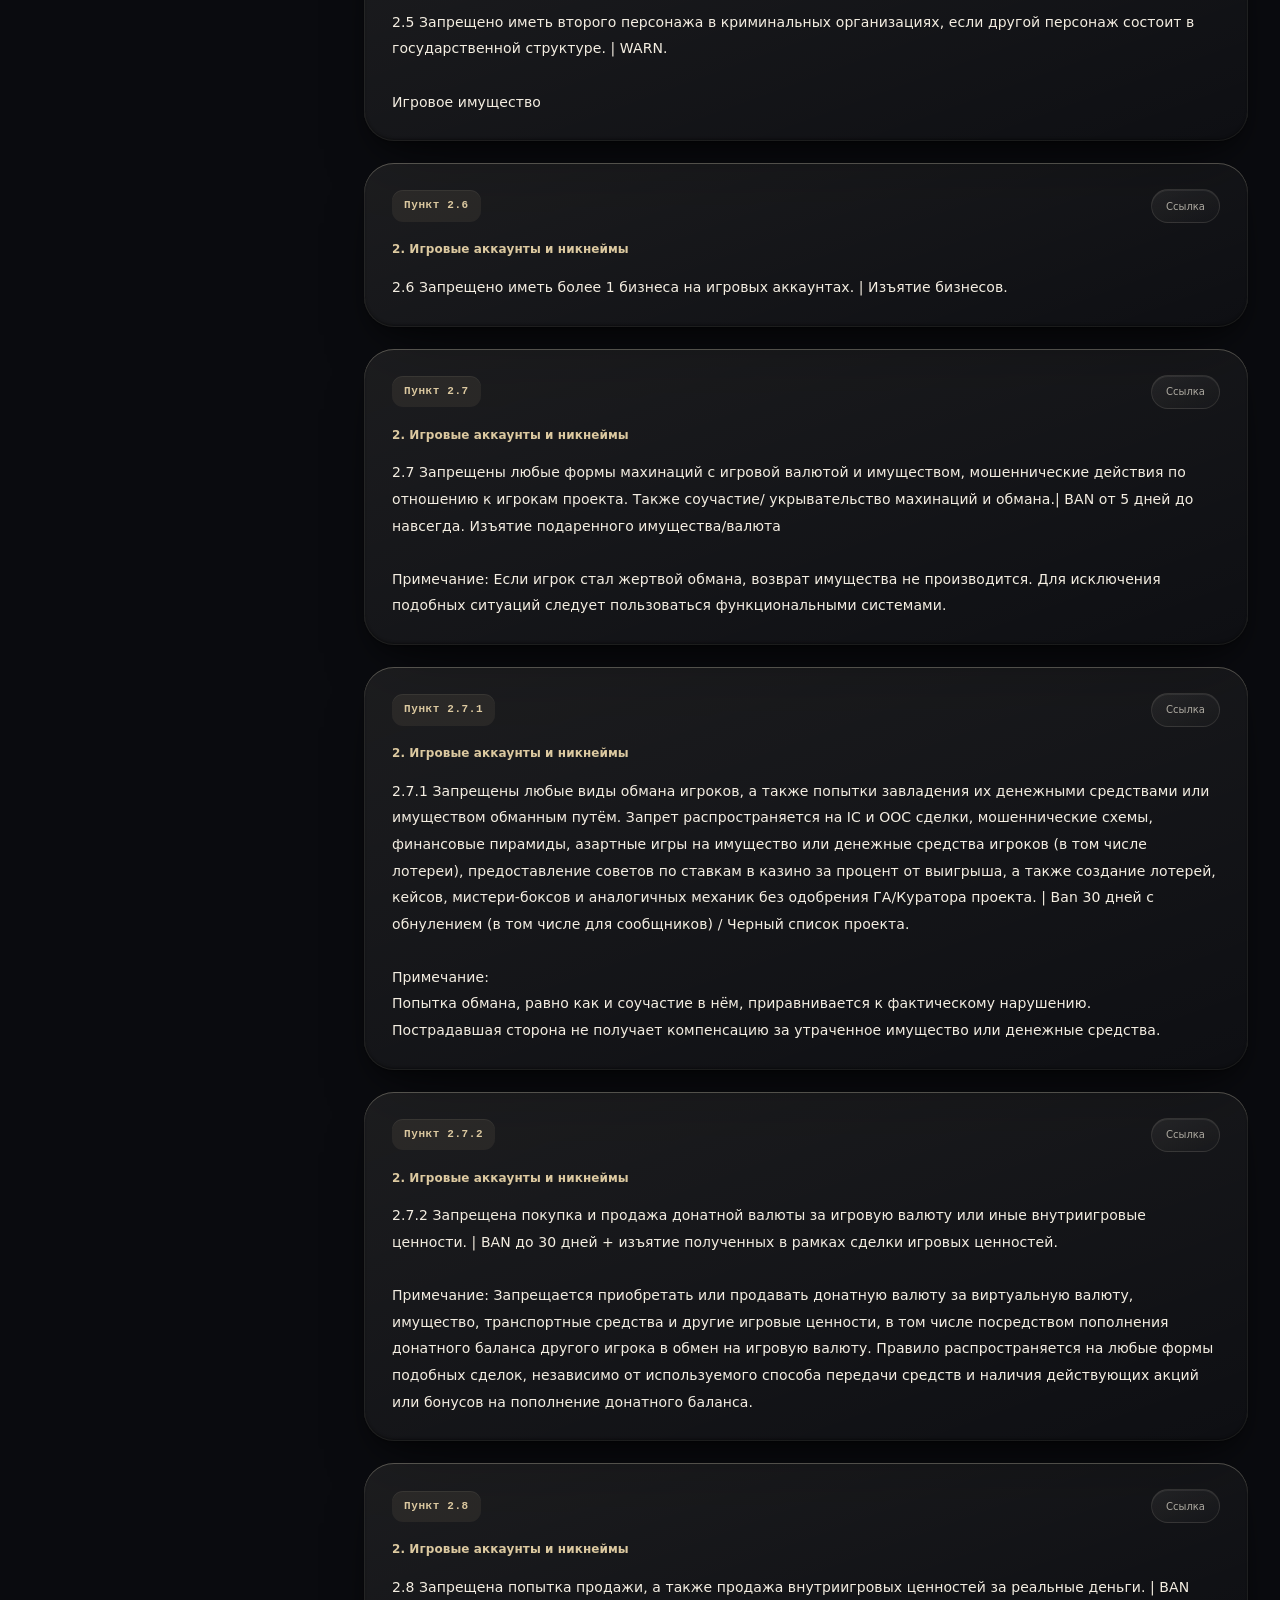
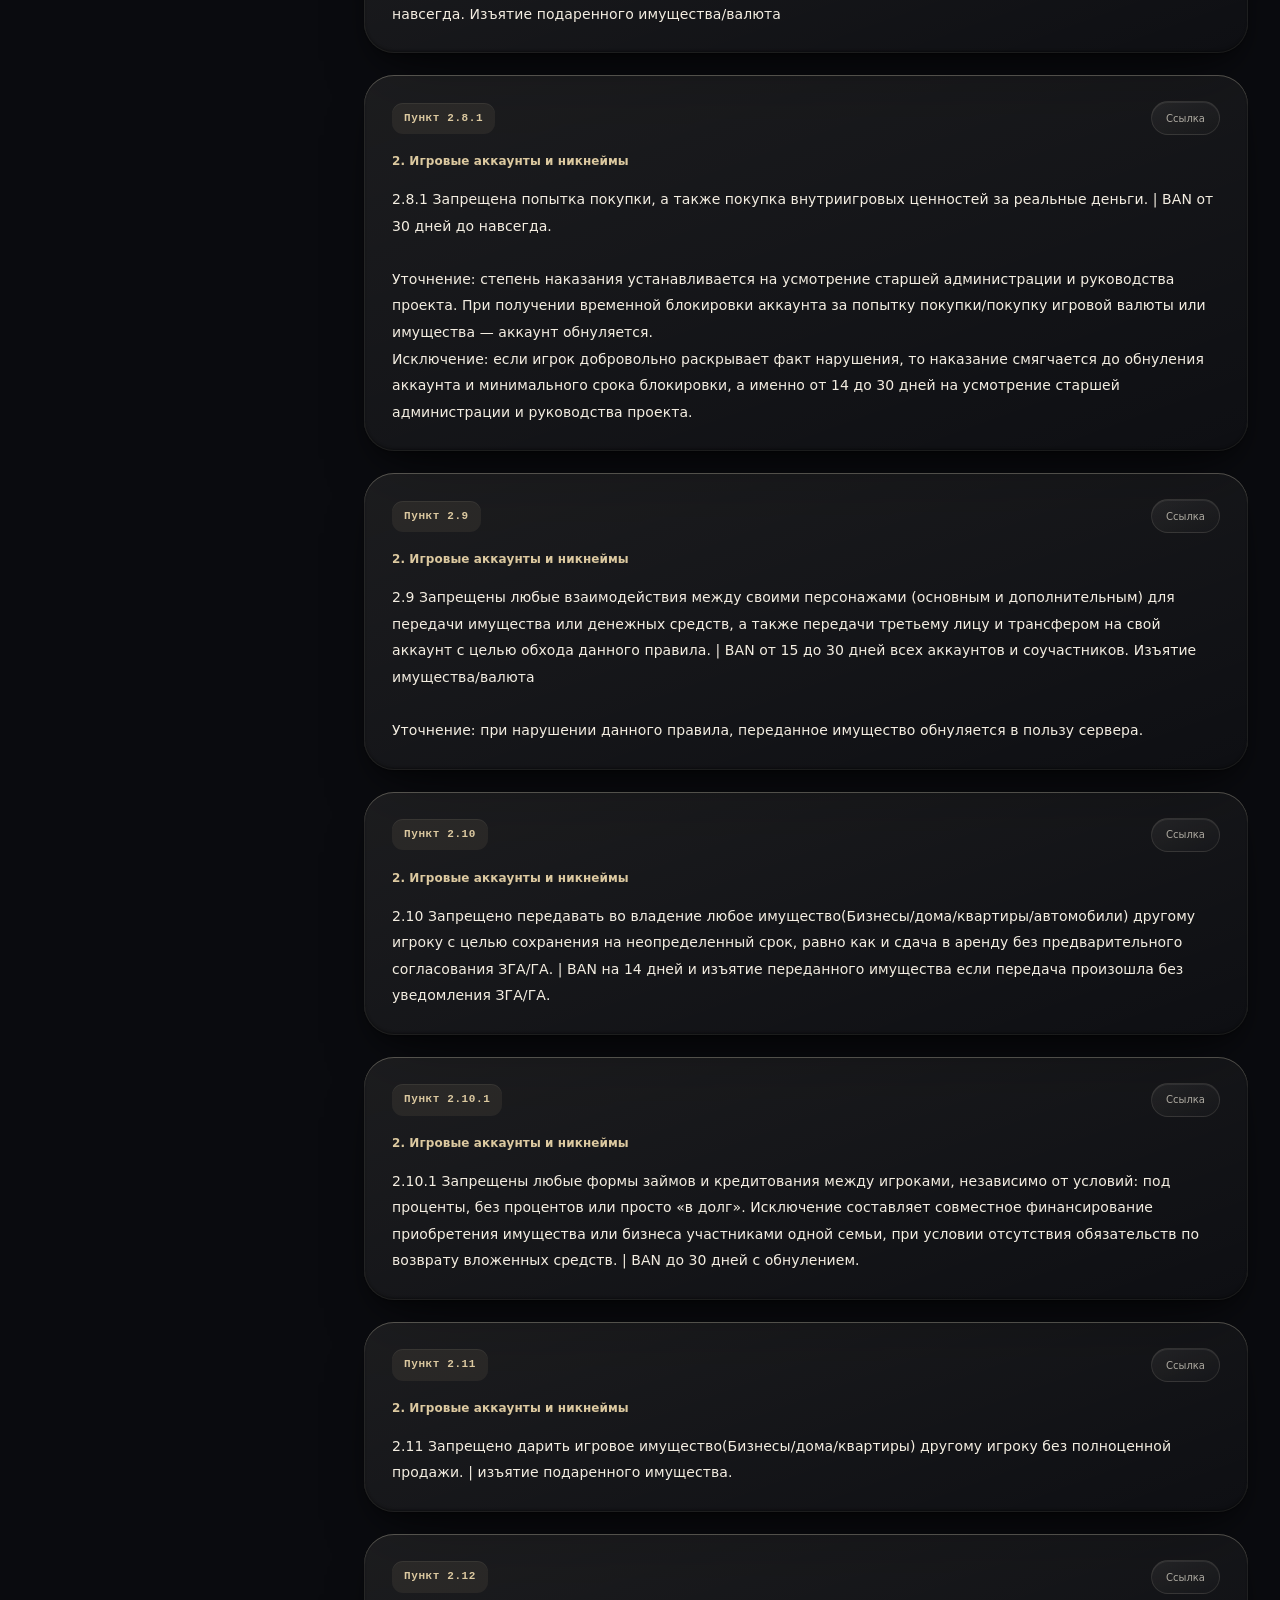
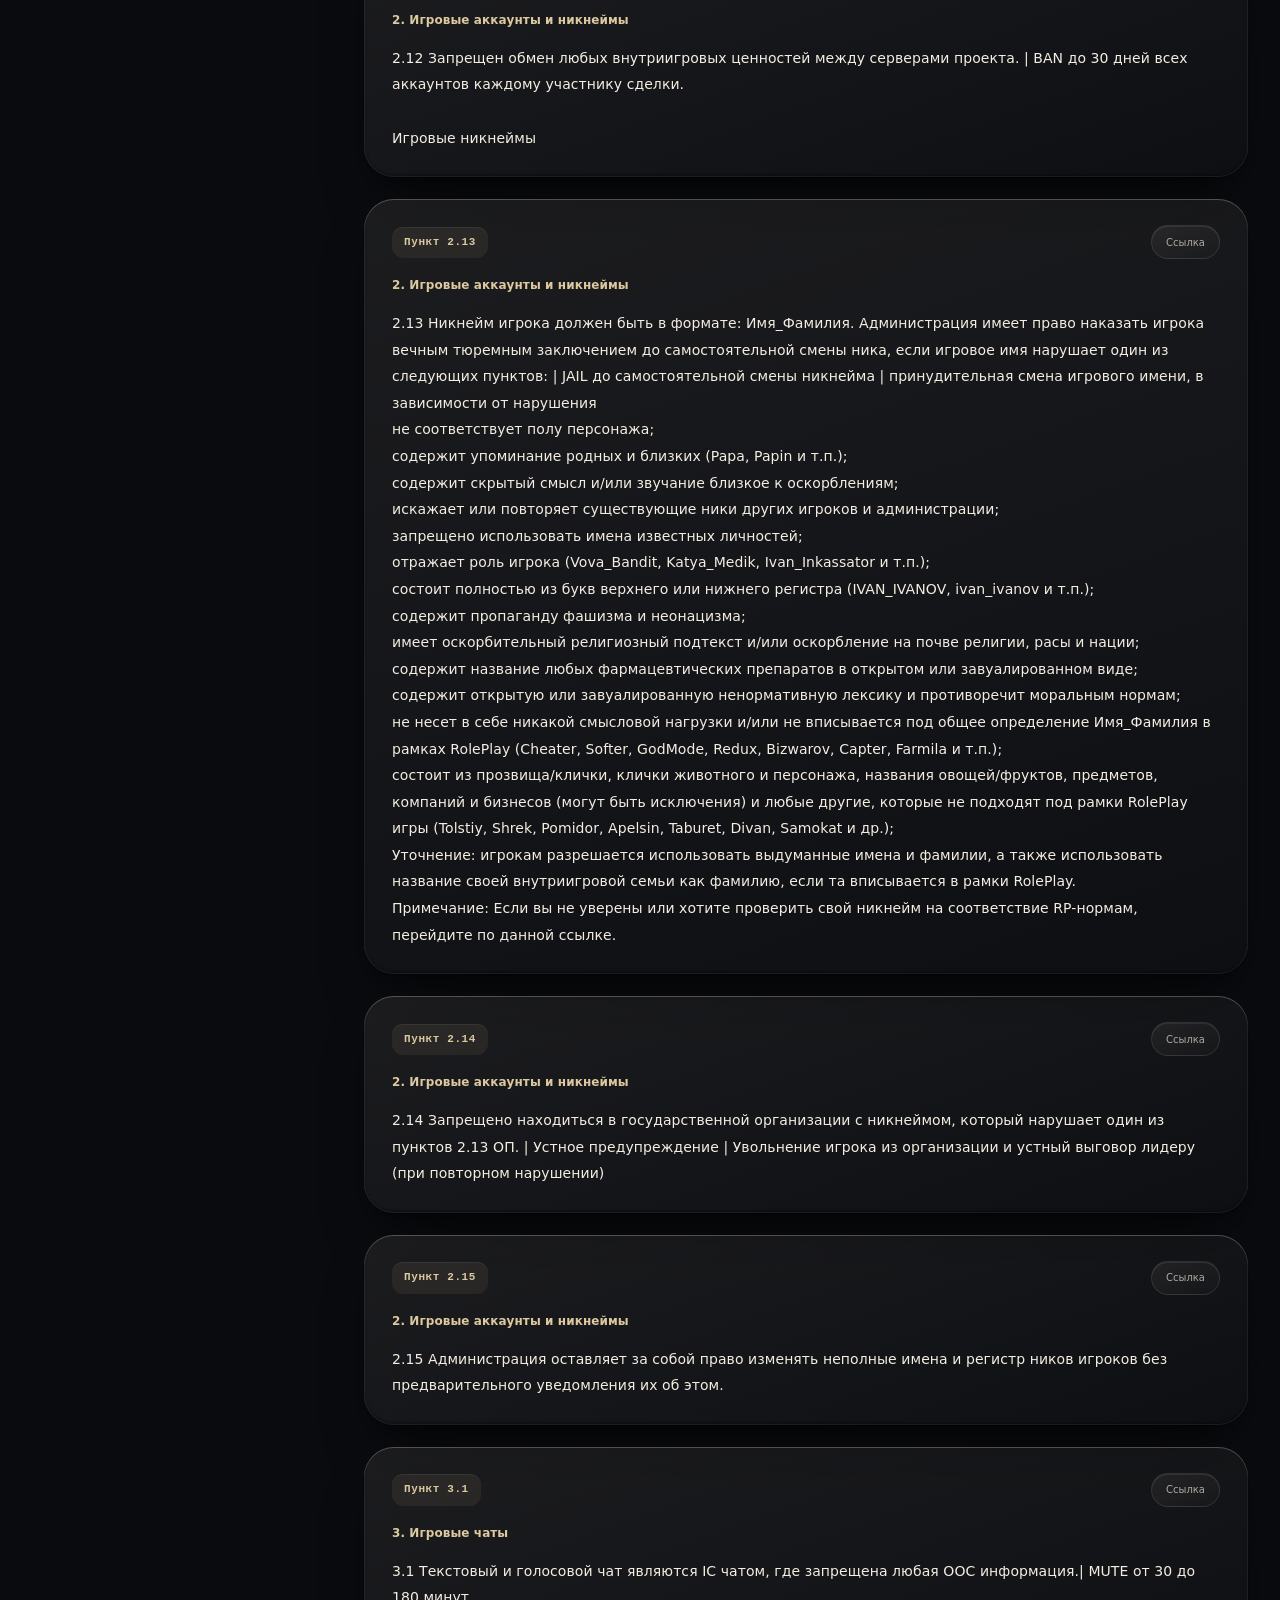
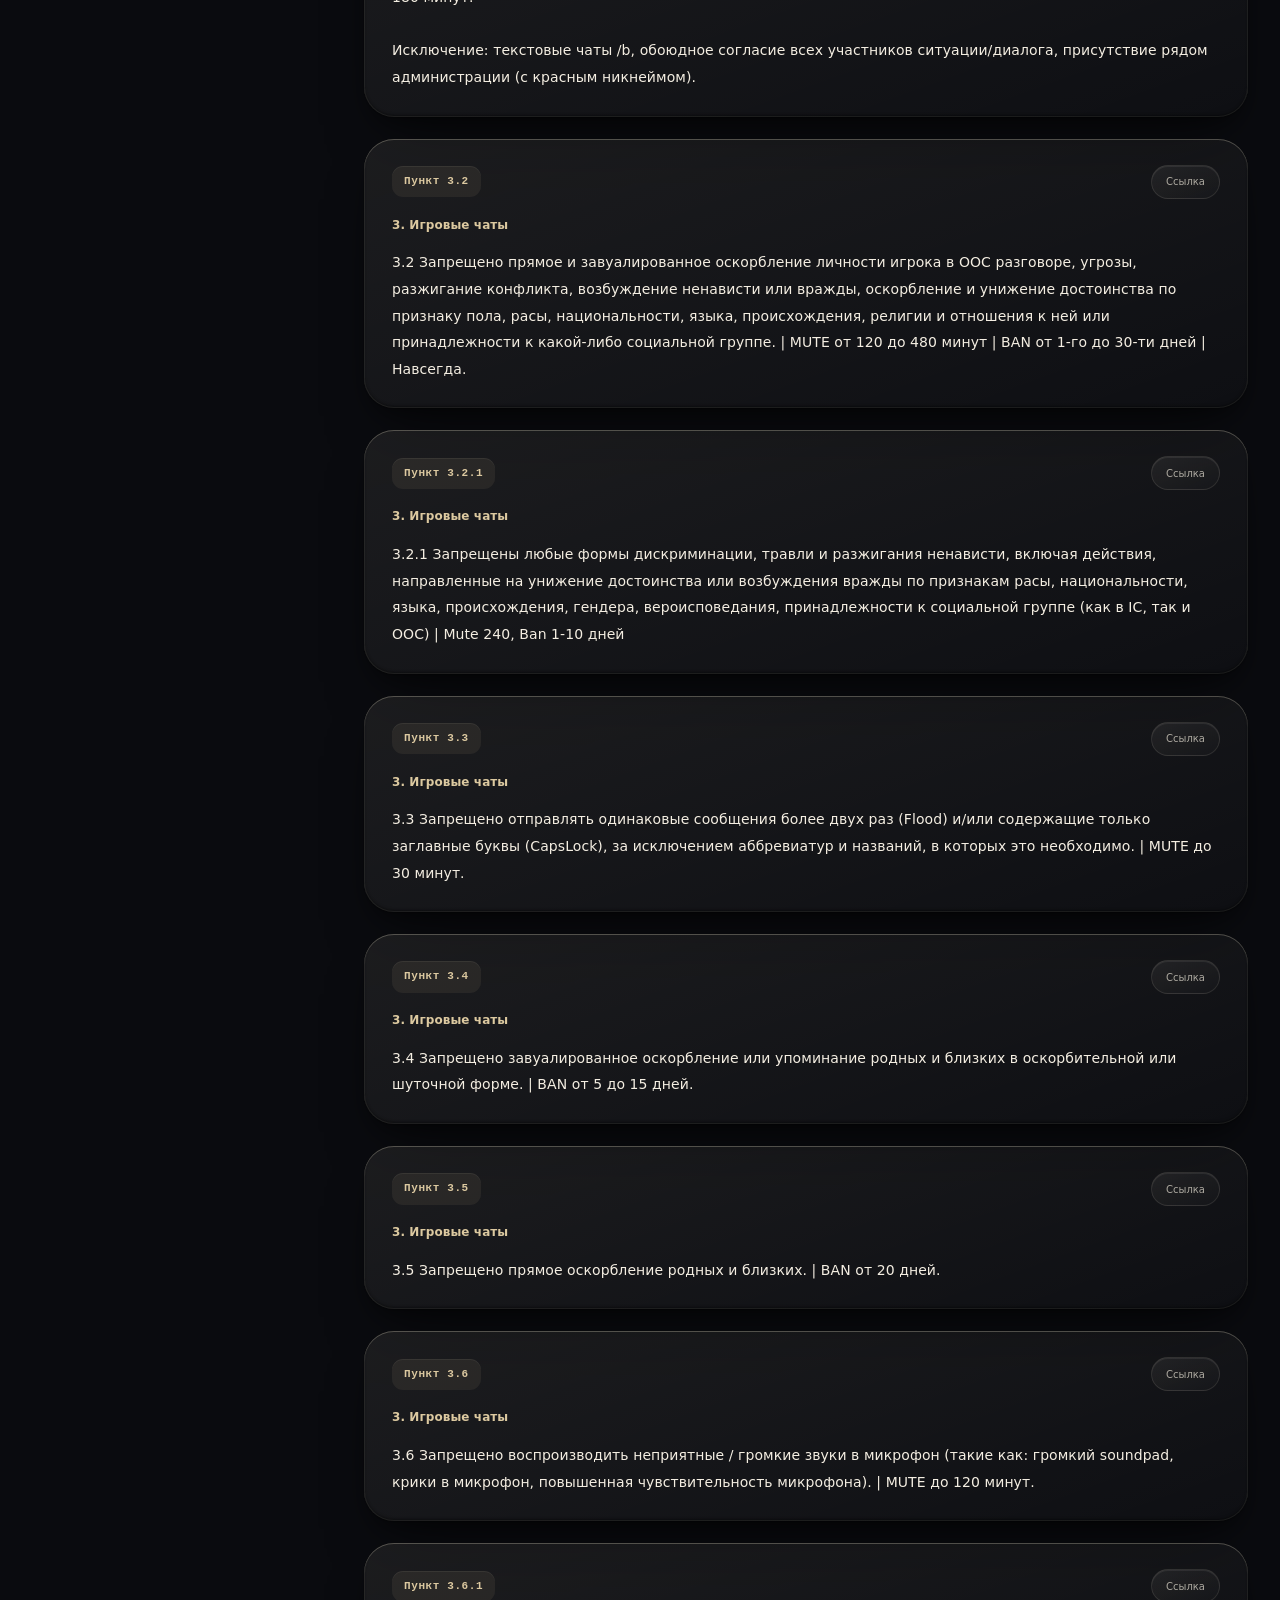
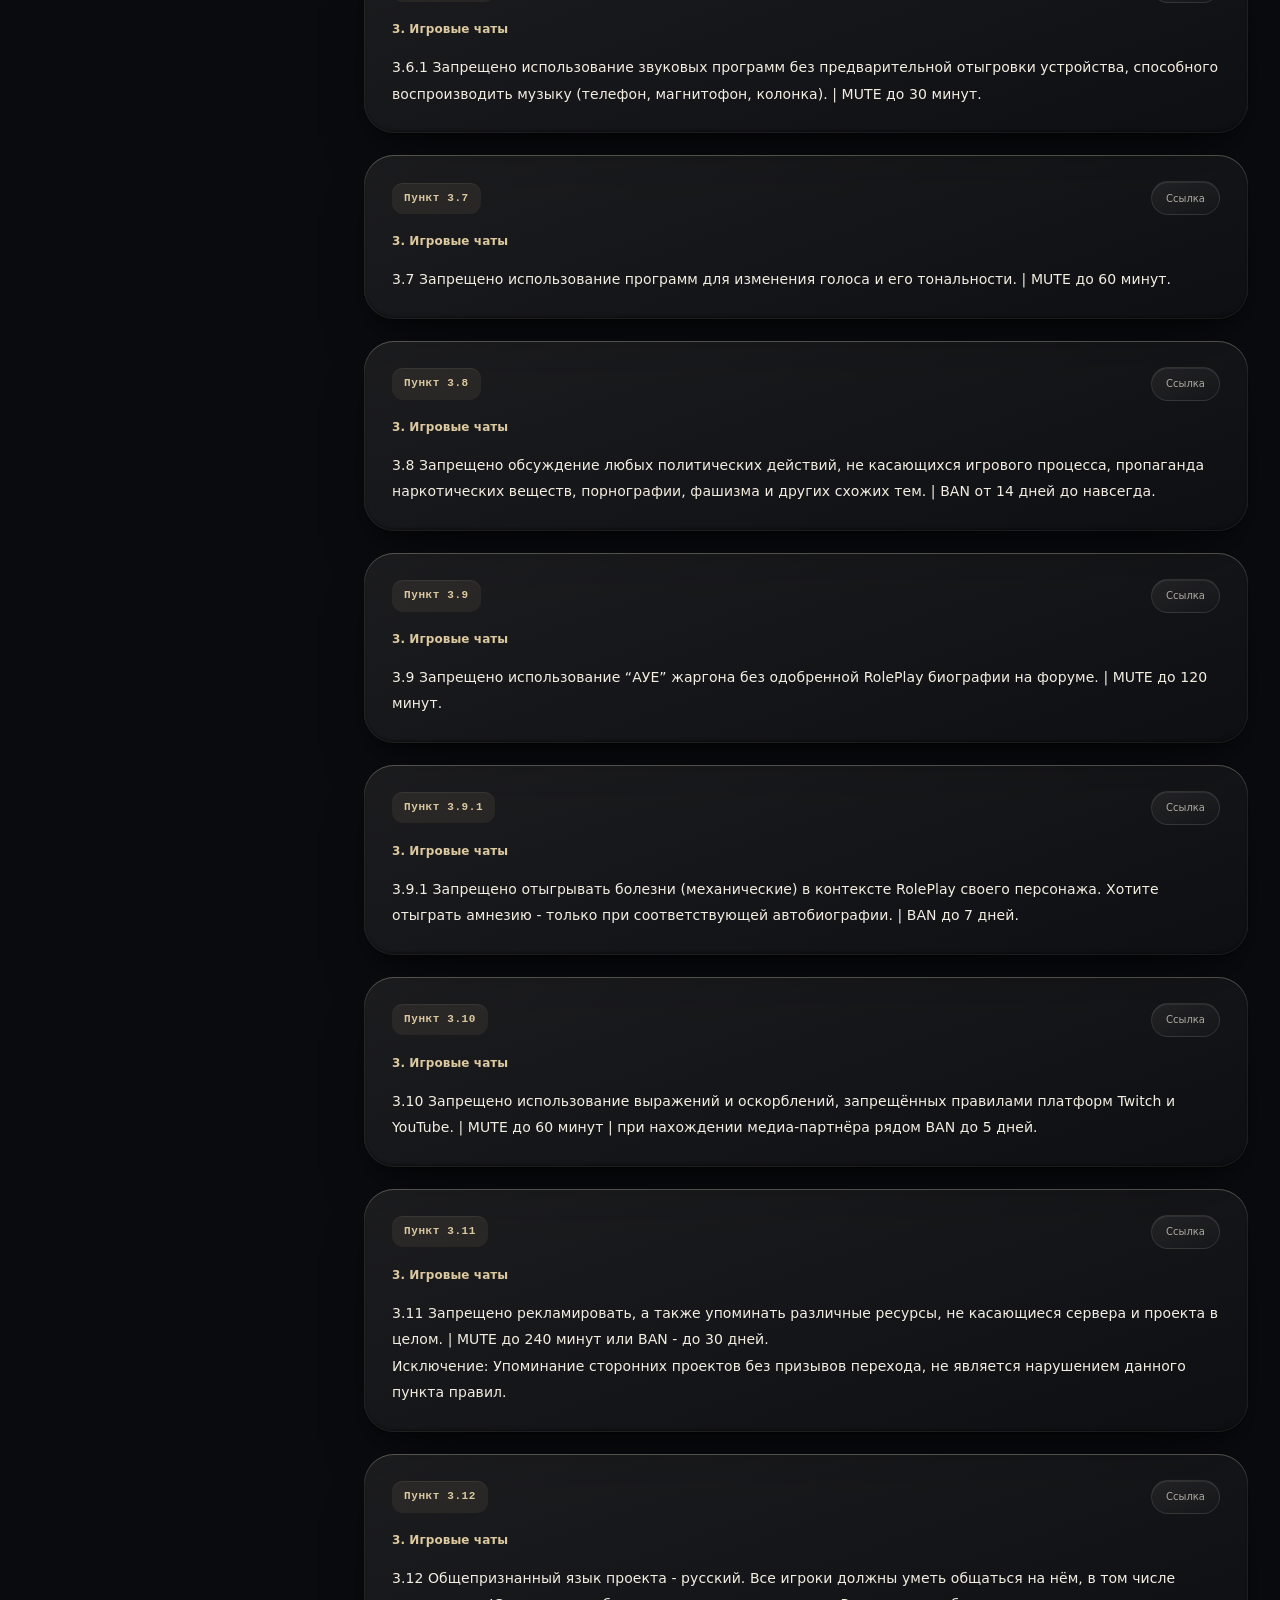
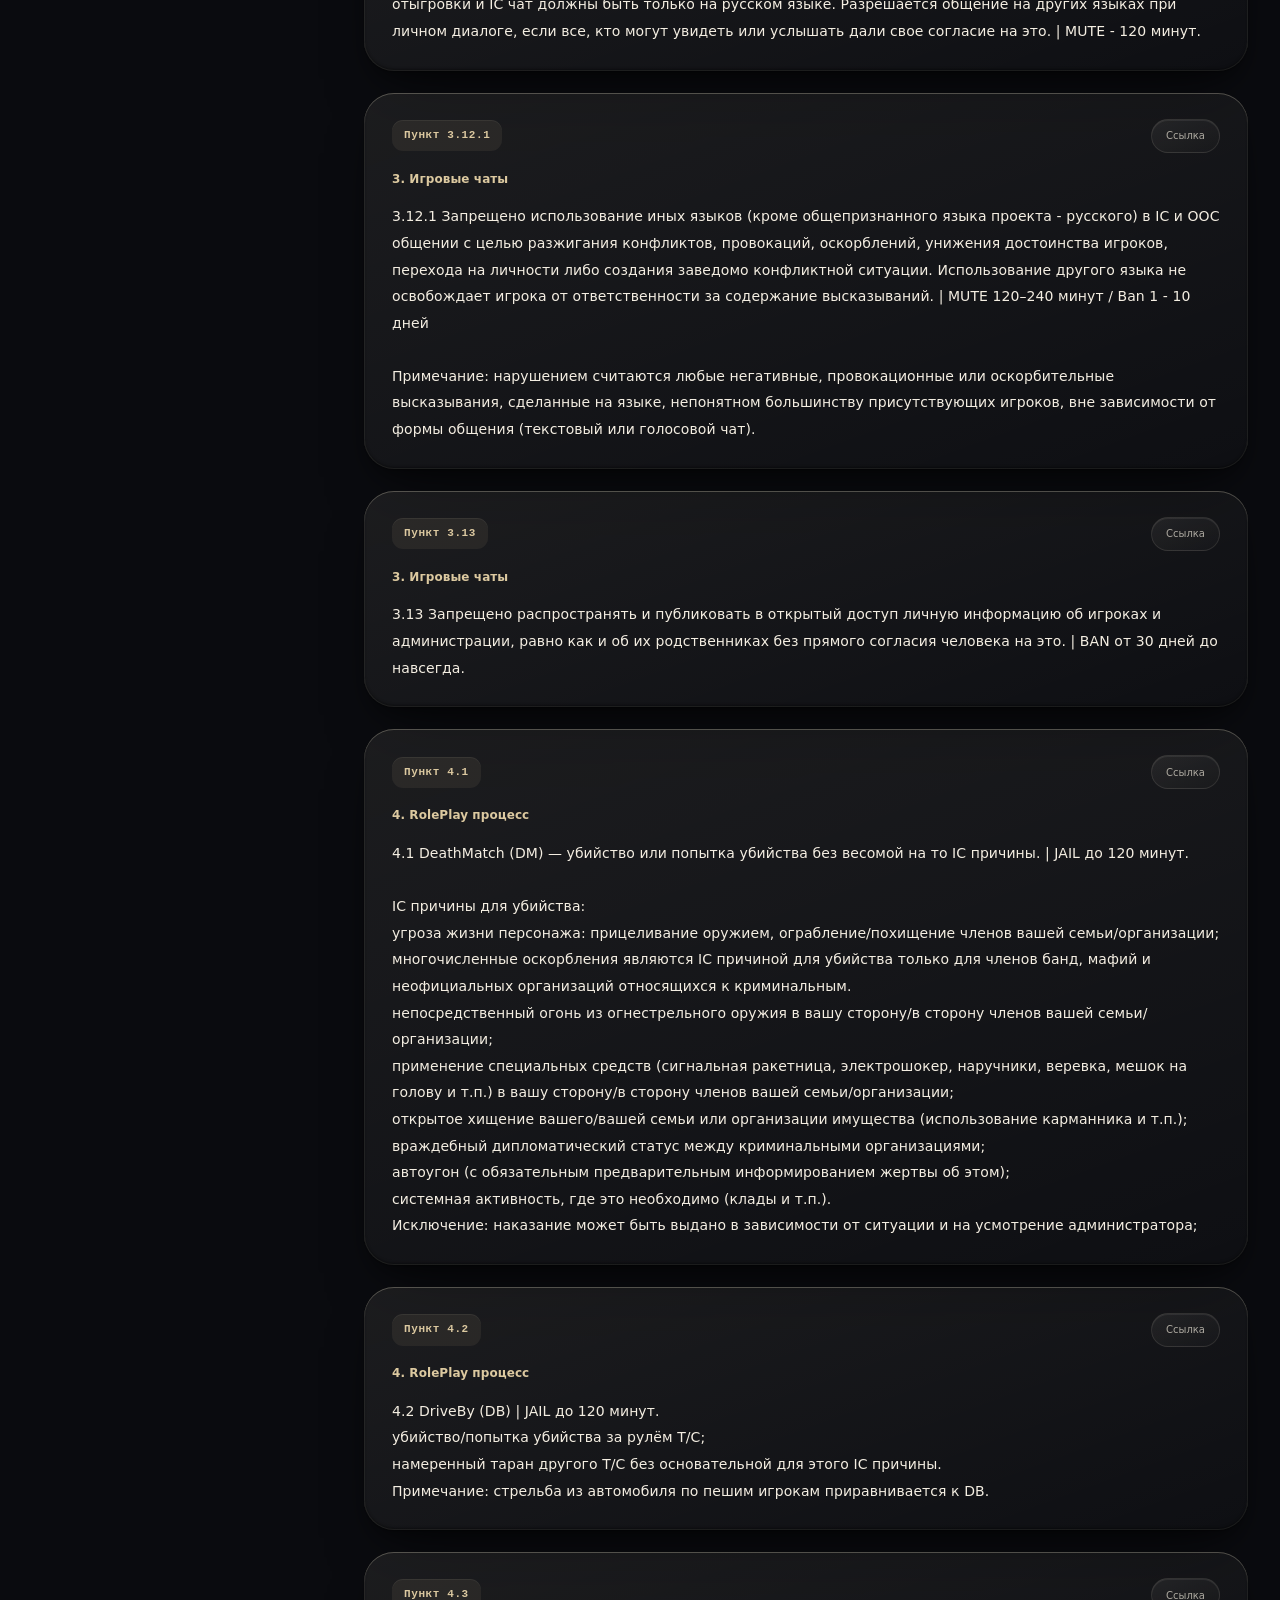
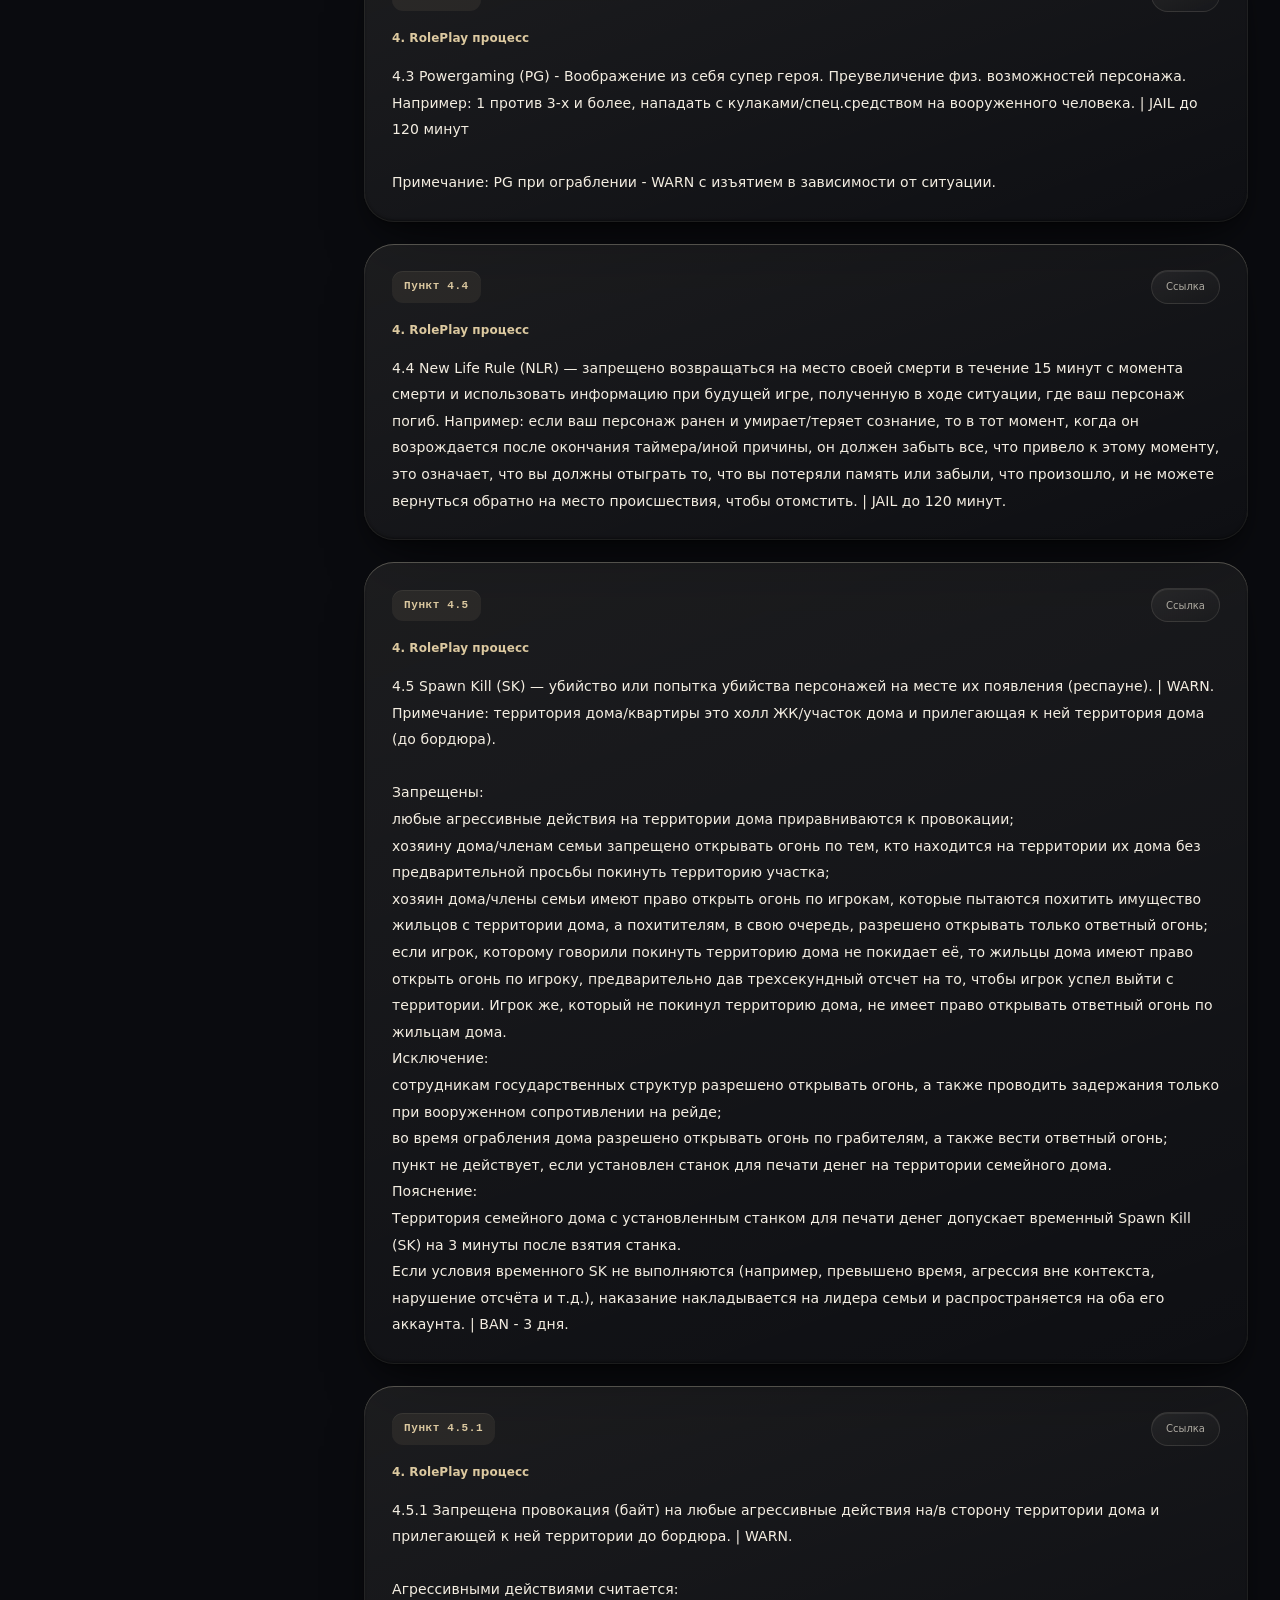
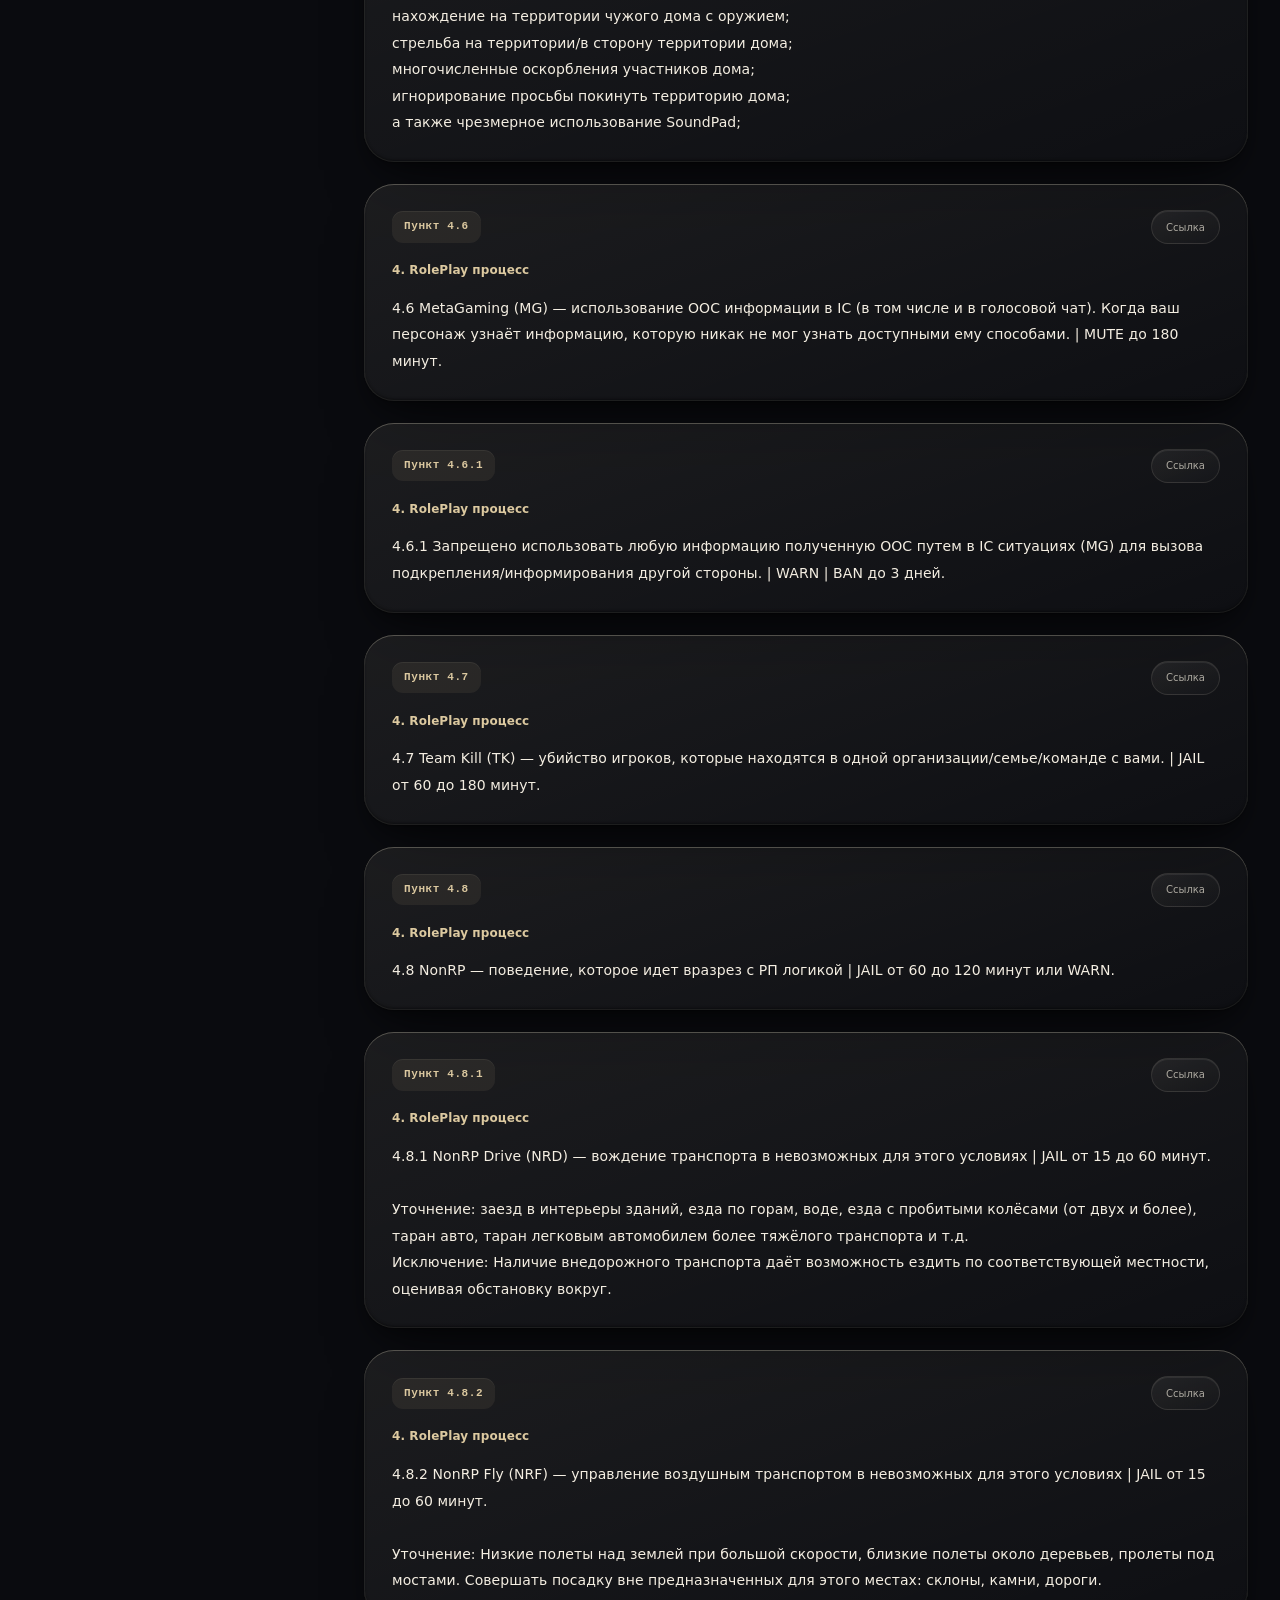
==== commit f65e53e4: "Add general rule 2.7.2 prohibiting donation currency trades" ====
--- a/index.html
+++ b/index.html
@@ -1,2 +1,2 @@
 <!doctype html>
-<html lang="ru"><head><meta charset="utf-8"><meta name="viewport" content="width=device-width,initial-scale=1"><meta name="theme-color" content="#0a0b0f"><meta name="description" content="Справочник GANZI SQUAD по правилам NOVA RP: общие правила, мероприятия и организации. Поиск по словам и номерам пунктов."><title>NOVA RP — Правила | GANZI SQUAD</title><link rel="stylesheet" href="style.css?v=3"><link rel="stylesheet" href="ganzi-theme.css?v=1"><script src="rules-parser.js?v=3" defer></script><script src="search.js?v=3" defer></script><script src="ganzi-theme.js?v=1" defer></script></head><body><a class="skip" href="#main">Перейти к правилам</a><header><a class="brand" href="index.html" aria-label="GANZI SQUAD — справочник NOVA RP"><b class="gs-monogram" aria-hidden="true">GS</b><span class="brand-copy">GANZI SQUAD<small>NOVA RP / ПРАВИЛА ПРОЕКТА</small></span></a><span class="header-caption">ЛИЧНЫЙ СПРАВОЧНИК<br>Правила без лишнего</span><div class="header-actions"><button id="menu" class="menu" type="button" aria-expanded="false" aria-controls="sidebar">Разделы</button><button id="theme" type="button">Paper</button></div></header><div class="layout"><aside id="sidebar"><p class="eyebrow">Навигация по правилам</p><nav id="navigation" aria-label="Разделы правил"></nav><p class="sidebar-note">Выберите тему, найдите правило и скопируйте ссылку на нужный пункт.</p></aside><main id="main"><div class="hero"><div id="breadcrumb" class="muted">Правила проекта / Справочник</div><h1 id="heading">Общие правила проекта</h1><p class="intro">Все правила проекта в одном месте. Поиск по словам, пунктам и подразделам.</p><p id="stats" class="stats"></p></div><div class="toolbar"><div class="search-row"><input type="search" id="query" autocomplete="off" aria-label="Поиск по словам и пунктам" placeholder="Например: 4.15, ограбление, видеофиксация"><button id="reset" type="button">Сбросить</button></div><div class="filters"><label for="scope">Искать</label><select id="scope"><option value="current">В текущем разделе</option><option value="all">Во всех разделах</option></select><label for="chapter">Подраздел</label><select id="chapter"><option value="">Все подразделы</option></select><span class="shortcut">Ctrl+K — поиск · Esc — сброс</span></div></div><div class="results-bar"><span id="status" role="status" aria-live="polite">Загрузка правил…</span><button id="print" type="button">Печать / PDF</button></div><div id="results"></div><noscript><p class="notice">Для интерфейса справочника нужен JavaScript.</p></noscript><footer><span class="footer-brand">GANZI SQUAD / NOVA RP</span>Справочник по предоставленным текстам NOVA RP. Изображения и карты, отсутствующие в исходном файле, не восстановлены. Актуальность относительно форума независимо не проверялась.</footer></main></div><div id="toast" role="status" hidden></div></body></html>
+<html lang="ru"><head><meta charset="utf-8"><meta name="viewport" content="width=device-width,initial-scale=1"><meta name="theme-color" content="#0a0b0f"><meta name="description" content="Справочник GANZI SQUAD по правилам NOVA RP: общие правила, мероприятия и организации. Поиск по словам и номерам пунктов."><title>NOVA RP — Правила | GANZI SQUAD</title><link rel="stylesheet" href="style.css?v=3"><link rel="stylesheet" href="ganzi-theme.css?v=1"><script src="rules-parser.js?v=3" defer></script><script src="rule-updates.js?v=1" defer></script><script src="search.js?v=3" defer></script><script src="ganzi-theme.js?v=1" defer></script></head><body><a class="skip" href="#main">Перейти к правилам</a><header><a class="brand" href="index.html" aria-label="GANZI SQUAD — справочник NOVA RP"><b class="gs-monogram" aria-hidden="true">GS</b><span class="brand-copy">GANZI SQUAD<small>NOVA RP / ПРАВИЛА ПРОЕКТА</small></span></a><span class="header-caption">ЛИЧНЫЙ СПРАВОЧНИК<br>Правила без лишнего</span><div class="header-actions"><button id="menu" class="menu" type="button" aria-expanded="false" aria-controls="sidebar">Разделы</button><button id="theme" type="button">Paper</button></div></header><div class="layout"><aside id="sidebar"><p class="eyebrow">Навигация по правилам</p><nav id="navigation" aria-label="Разделы правил"></nav><p class="sidebar-note">Выберите тему, найдите правило и скопируйте ссылку на нужный пункт.</p></aside><main id="main"><div class="hero"><div id="breadcrumb" class="muted">Правила проекта / Справочник</div><h1 id="heading">Общие правила проекта</h1><p class="intro">Все правила проекта в одном месте. Поиск по словам, пунктам и подразделам.</p><p id="stats" class="stats"></p></div><div class="toolbar"><div class="search-row"><input type="search" id="query" autocomplete="off" aria-label="Поиск по словам и пунктам" placeholder="Например: 4.15, ограбление, видеофиксация"><button id="reset" type="button">Сбросить</button></div><div class="filters"><label for="scope">Искать</label><select id="scope"><option value="current">В текущем разделе</option><option value="all">Во всех разделах</option></select><label for="chapter">Подраздел</label><select id="chapter"><option value="">Все подразделы</option></select><span class="shortcut">Ctrl+K — поиск · Esc — сброс</span></div></div><div class="results-bar"><span id="status" role="status" aria-live="polite">Загрузка правил…</span><button id="print" type="button">Печать / PDF</button></div><div id="results"></div><noscript><p class="notice">Для интерфейса справочника нужен JavaScript.</p></noscript><footer><span class="footer-brand">GANZI SQUAD / NOVA RP</span>Справочник по предоставленным текстам NOVA RP. Изображения и карты, отсутствующие в исходном файле, не восстановлены. Актуальность относительно форума независимо не проверялась.</footer></main></div><div id="toast" role="status" hidden></div></body></html>
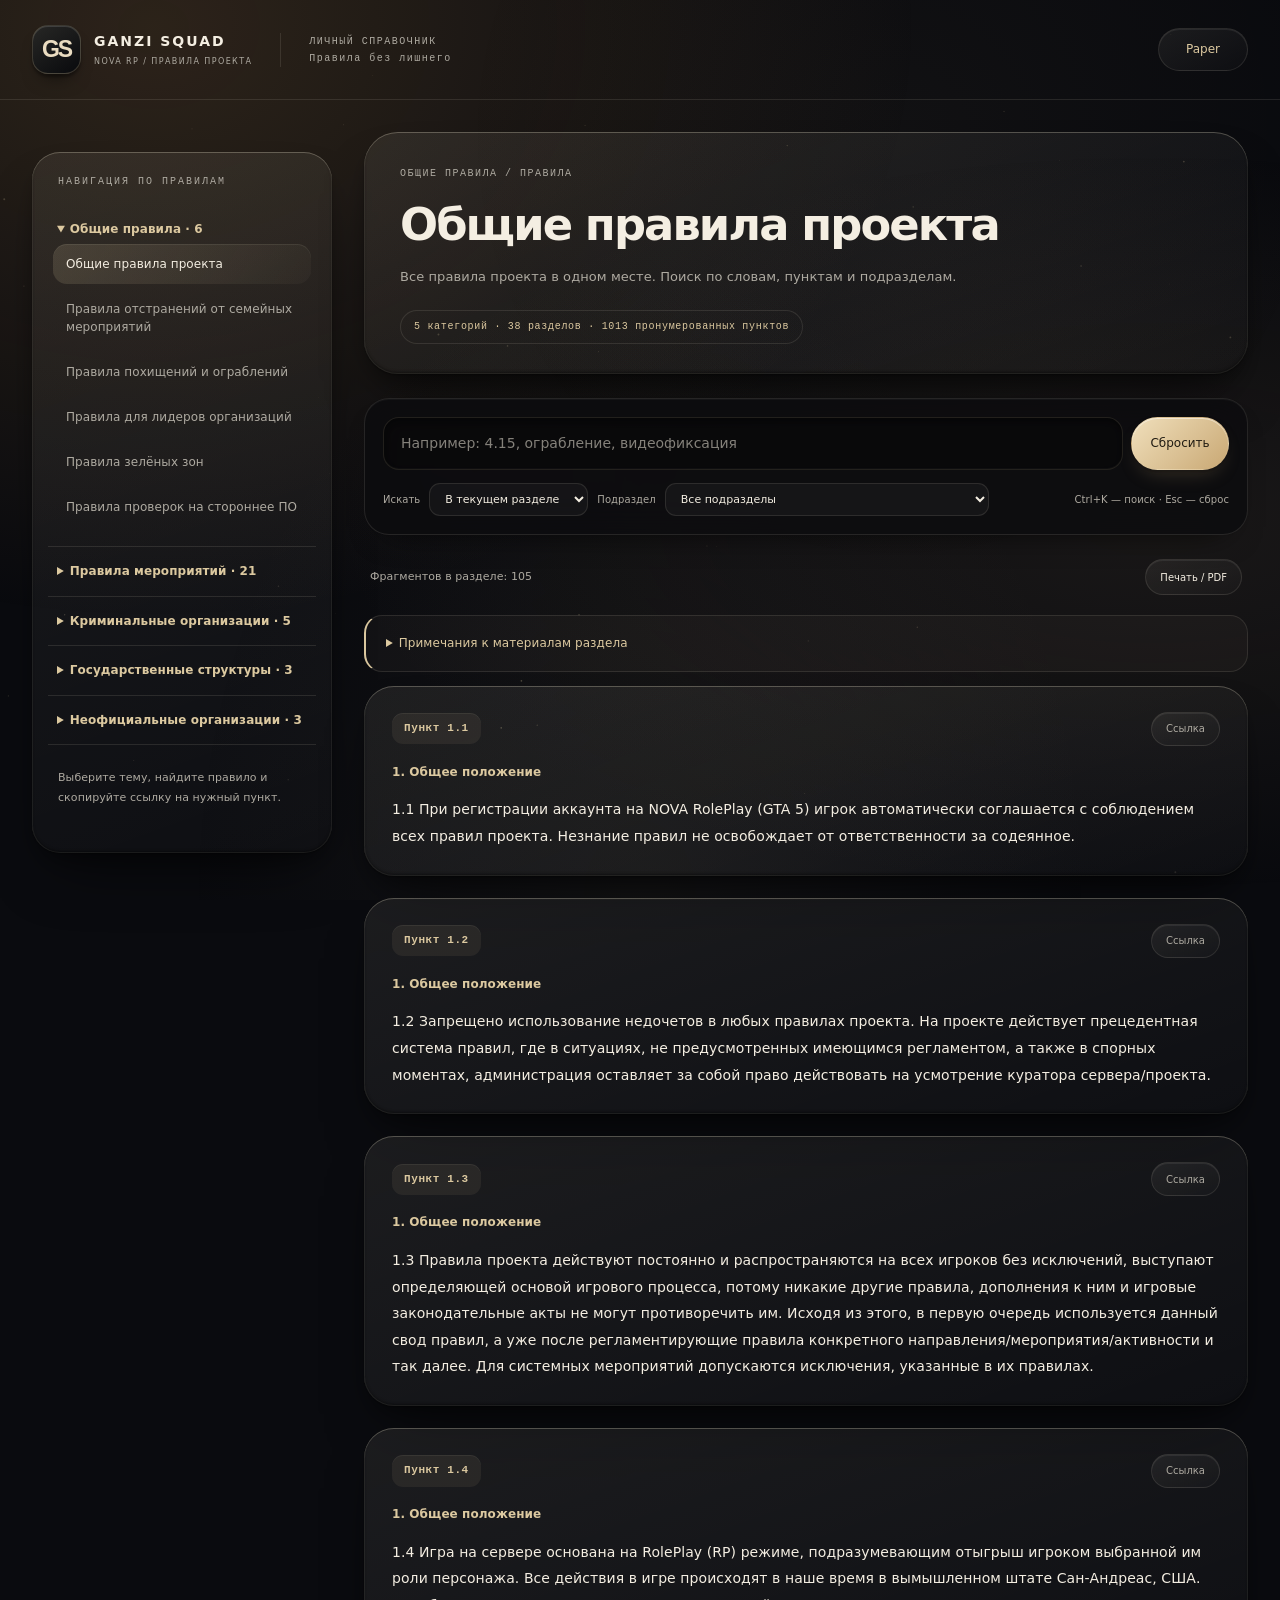
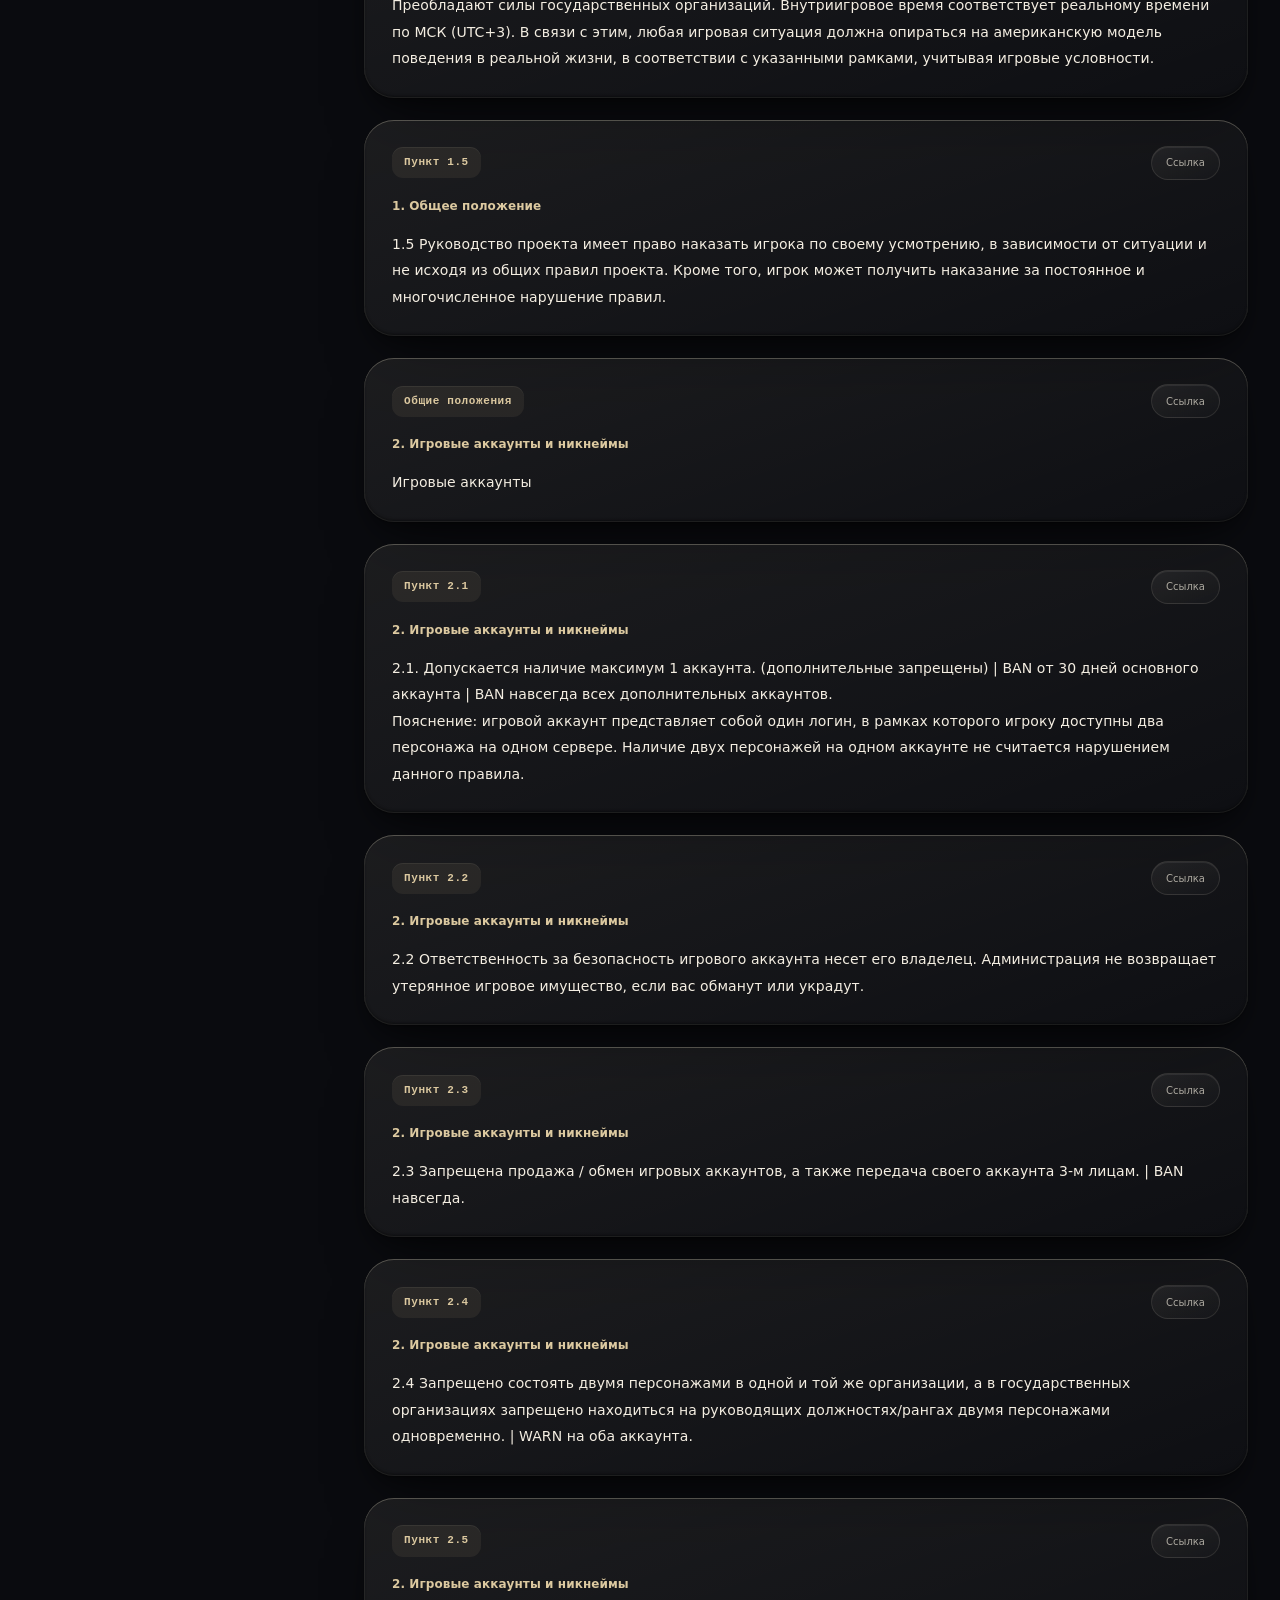
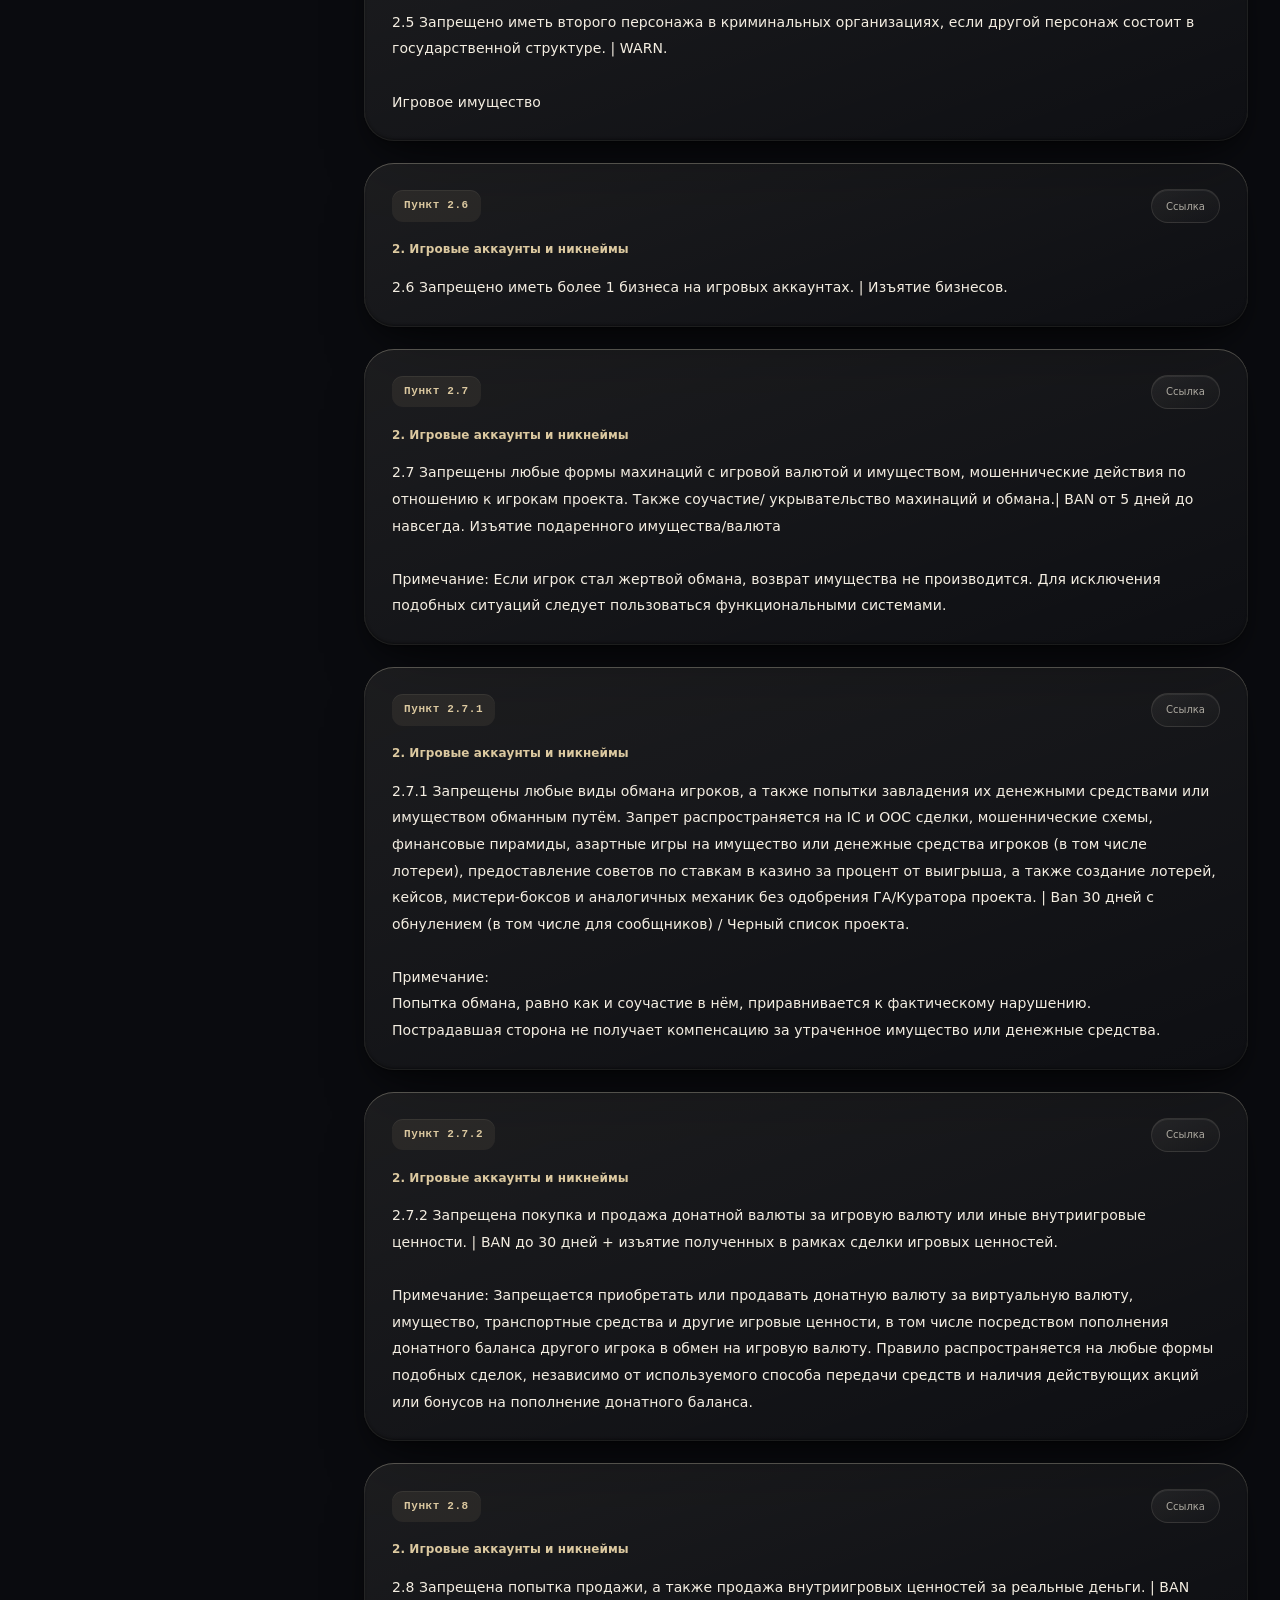
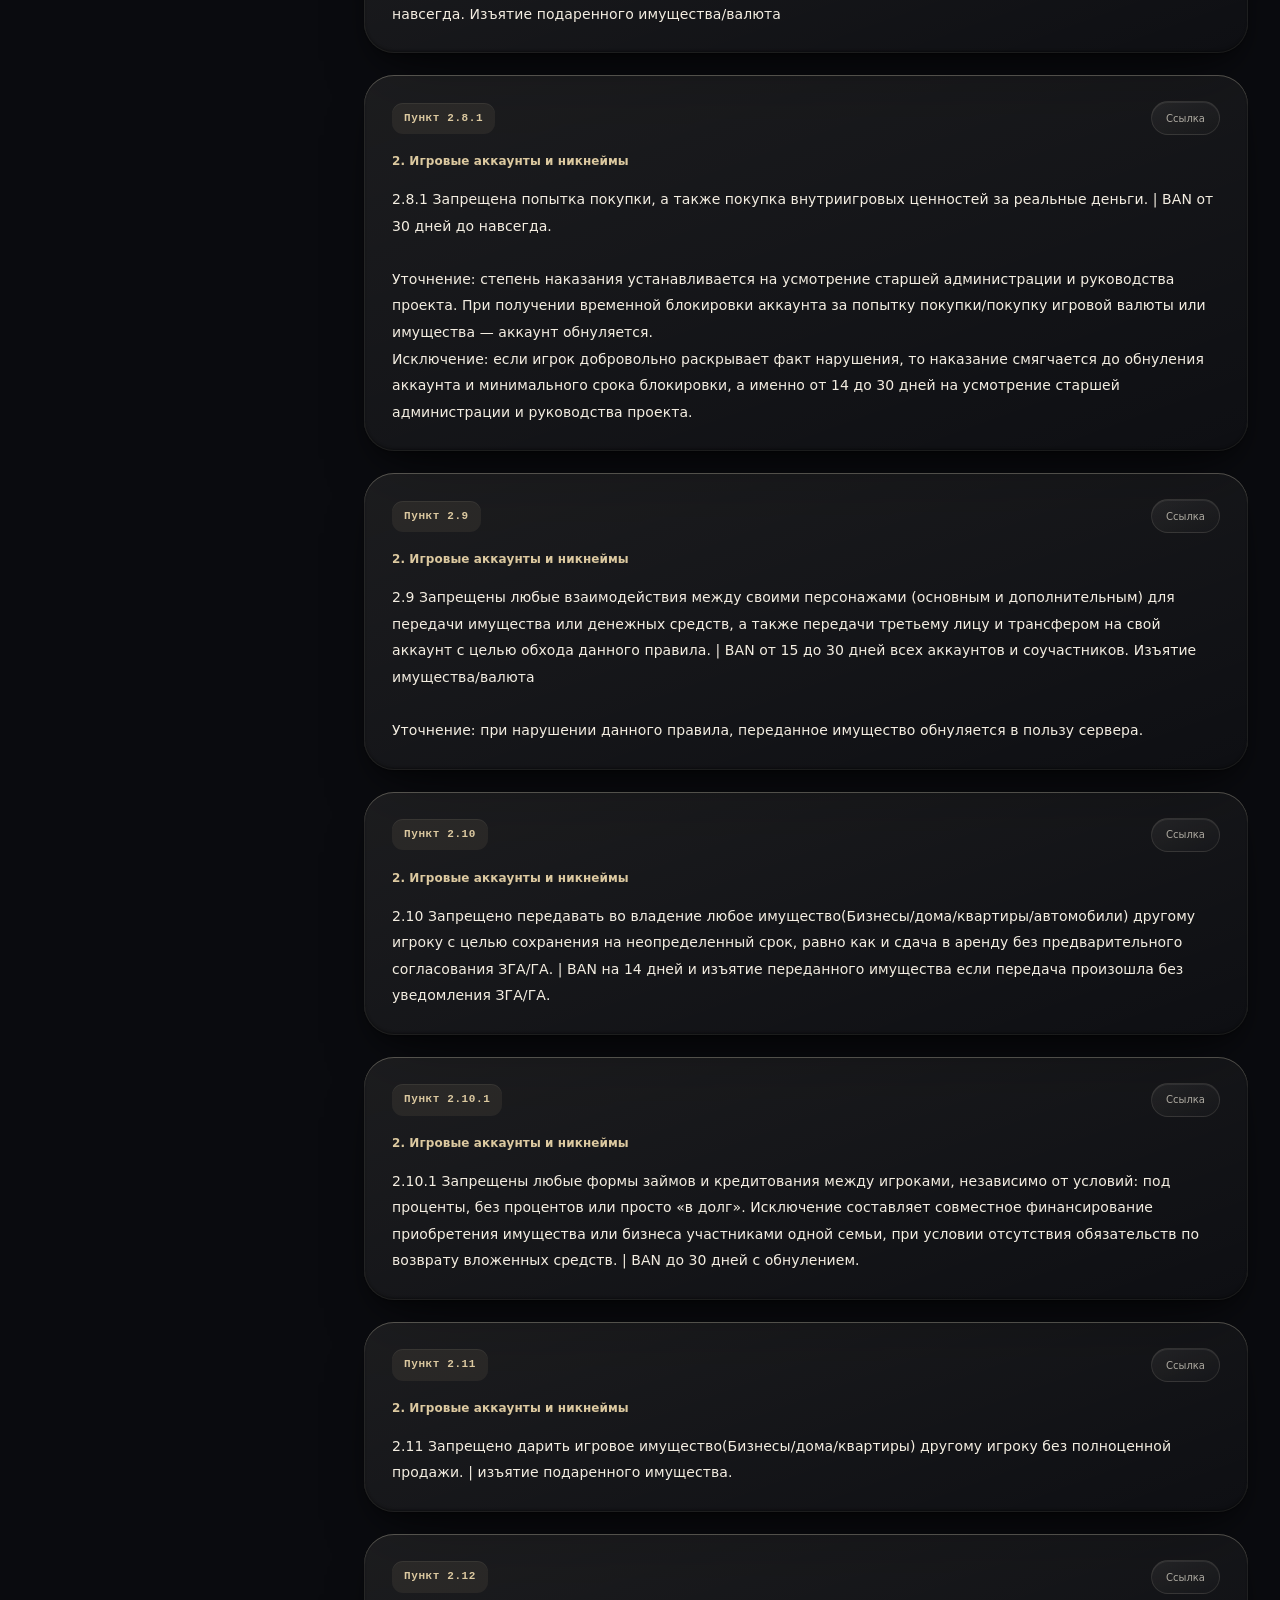
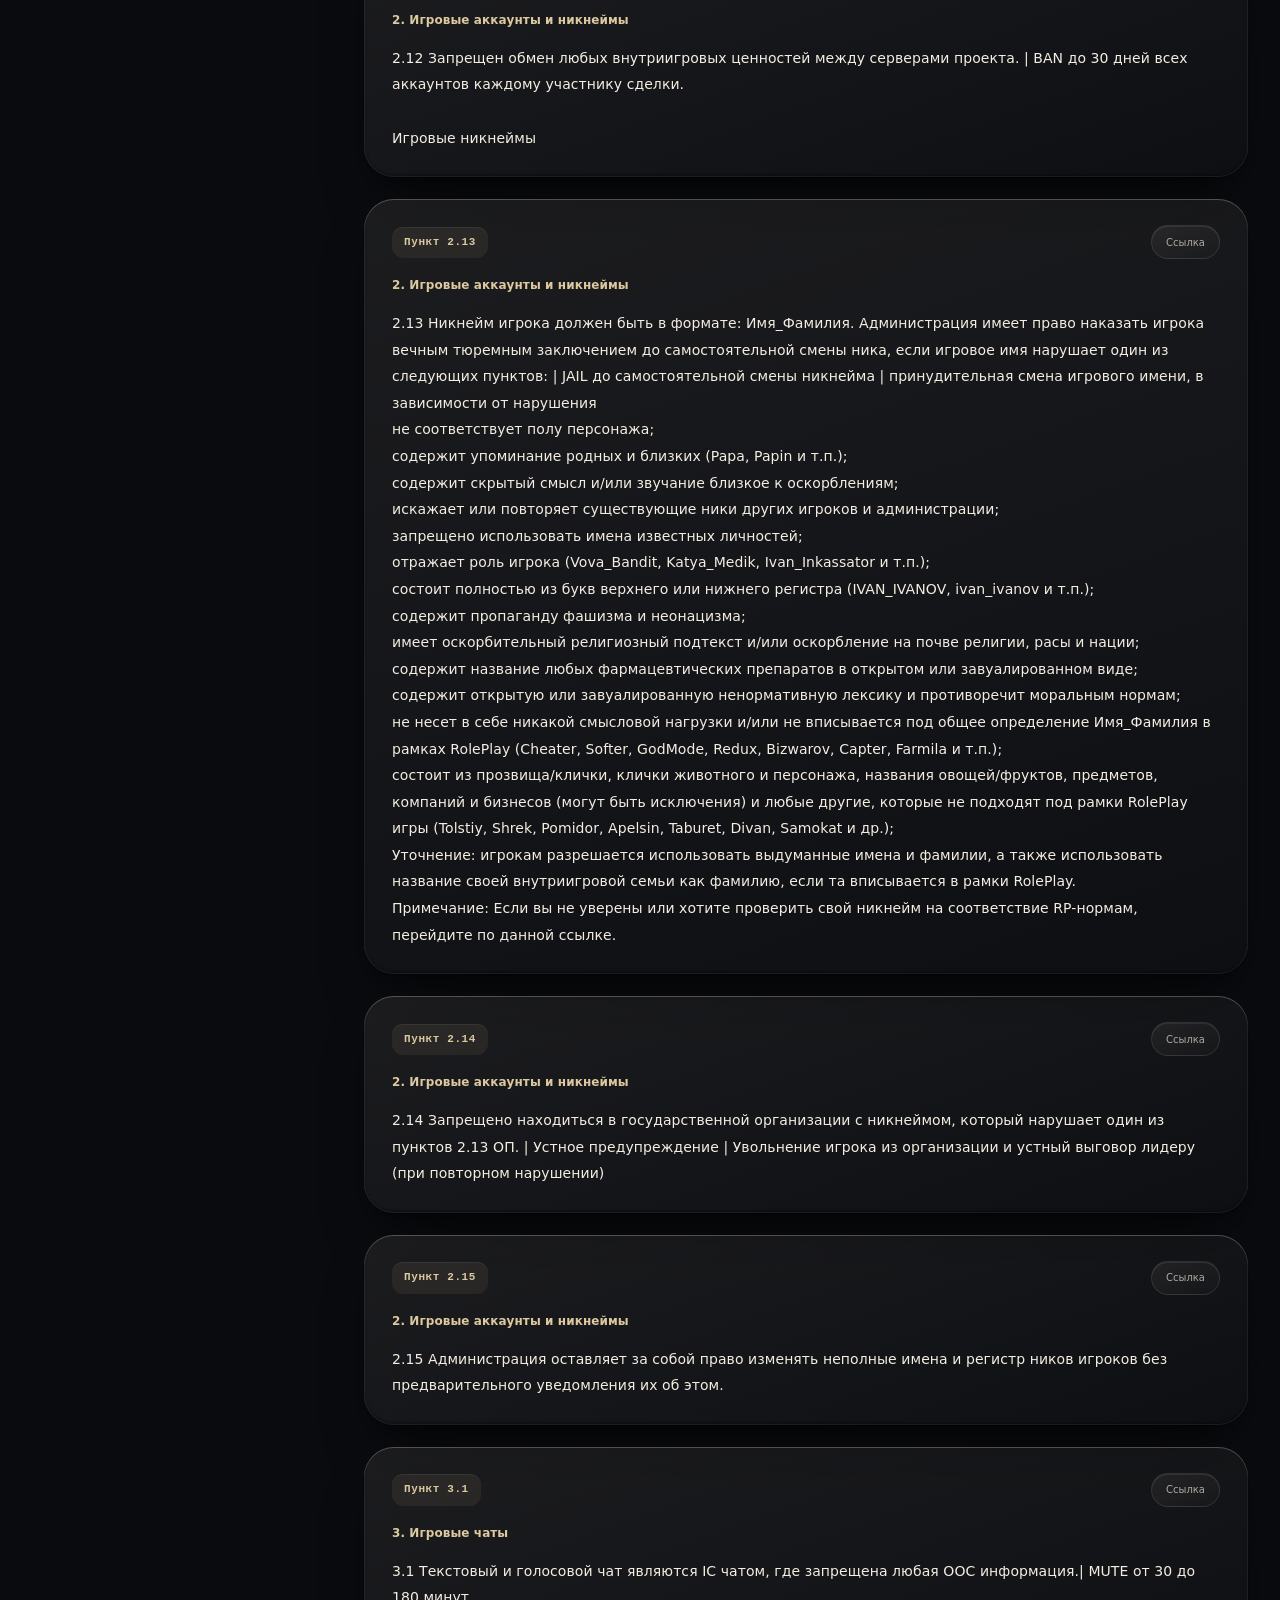
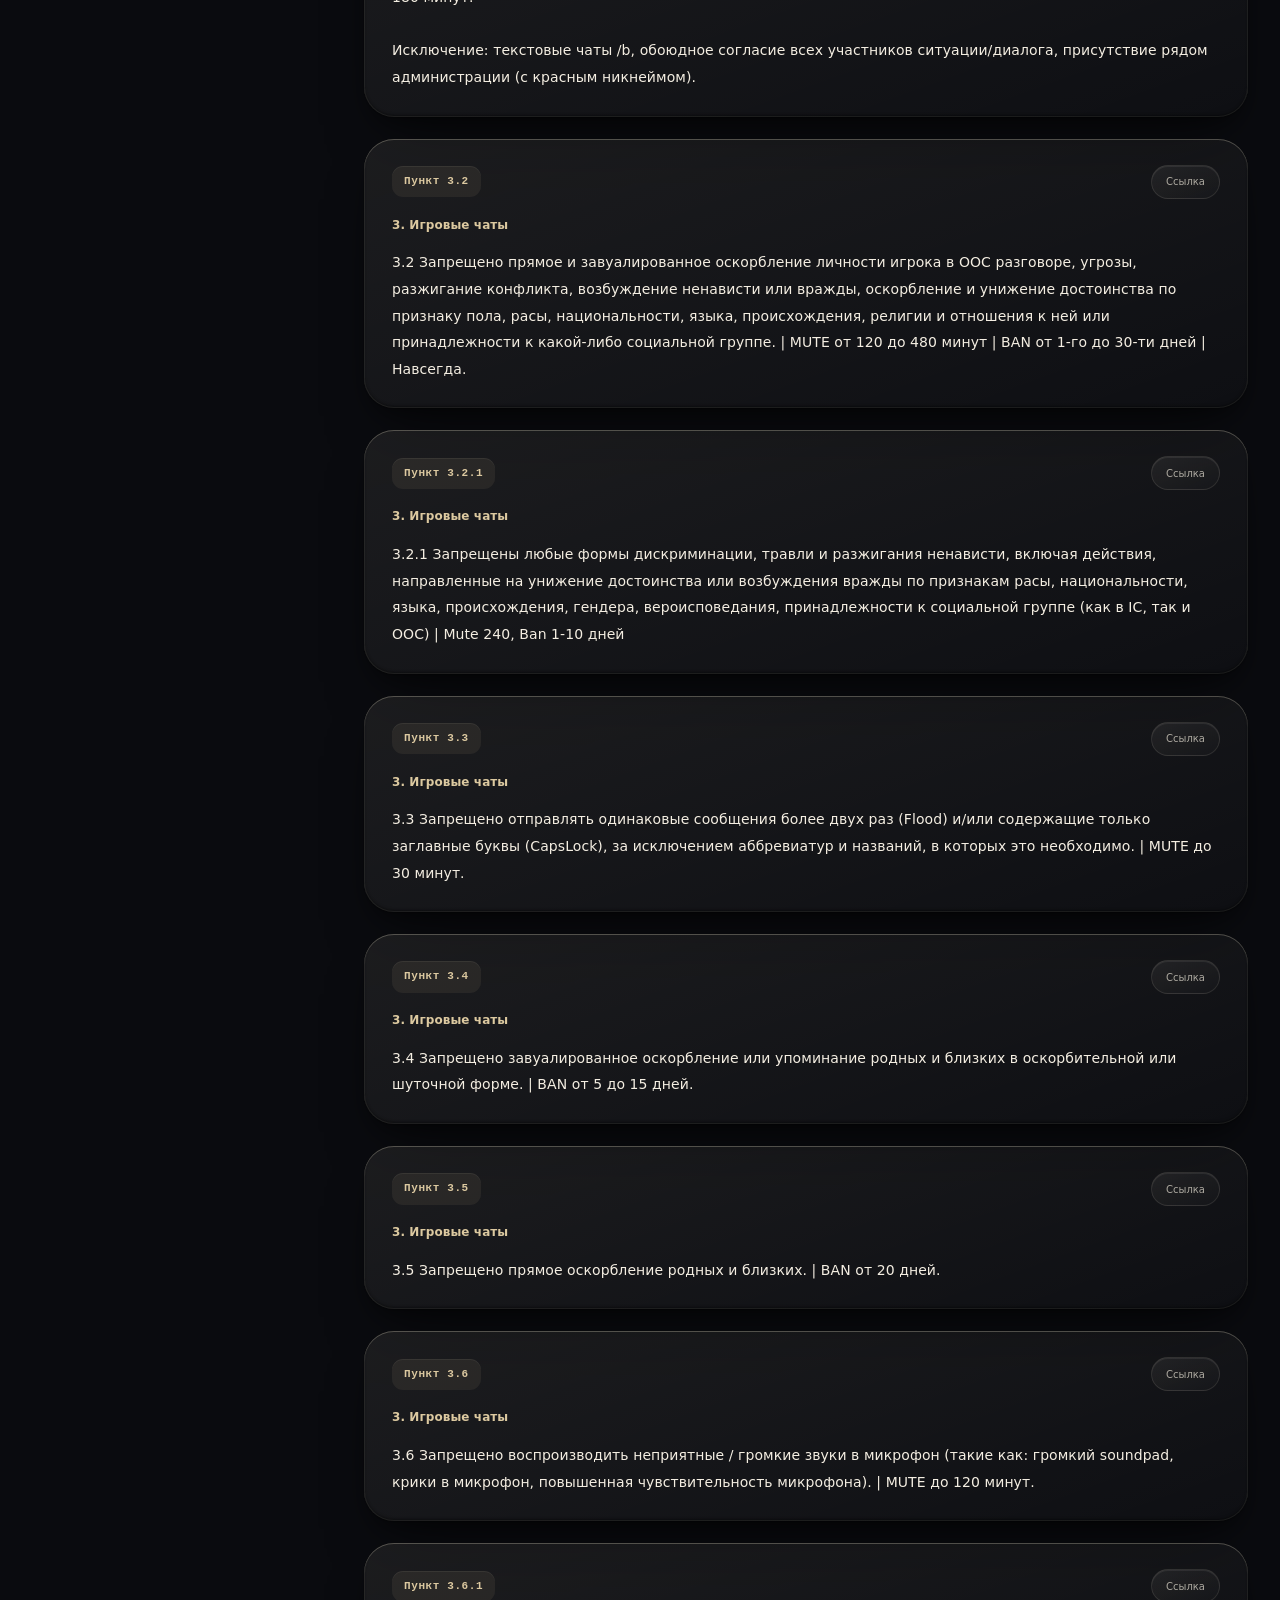
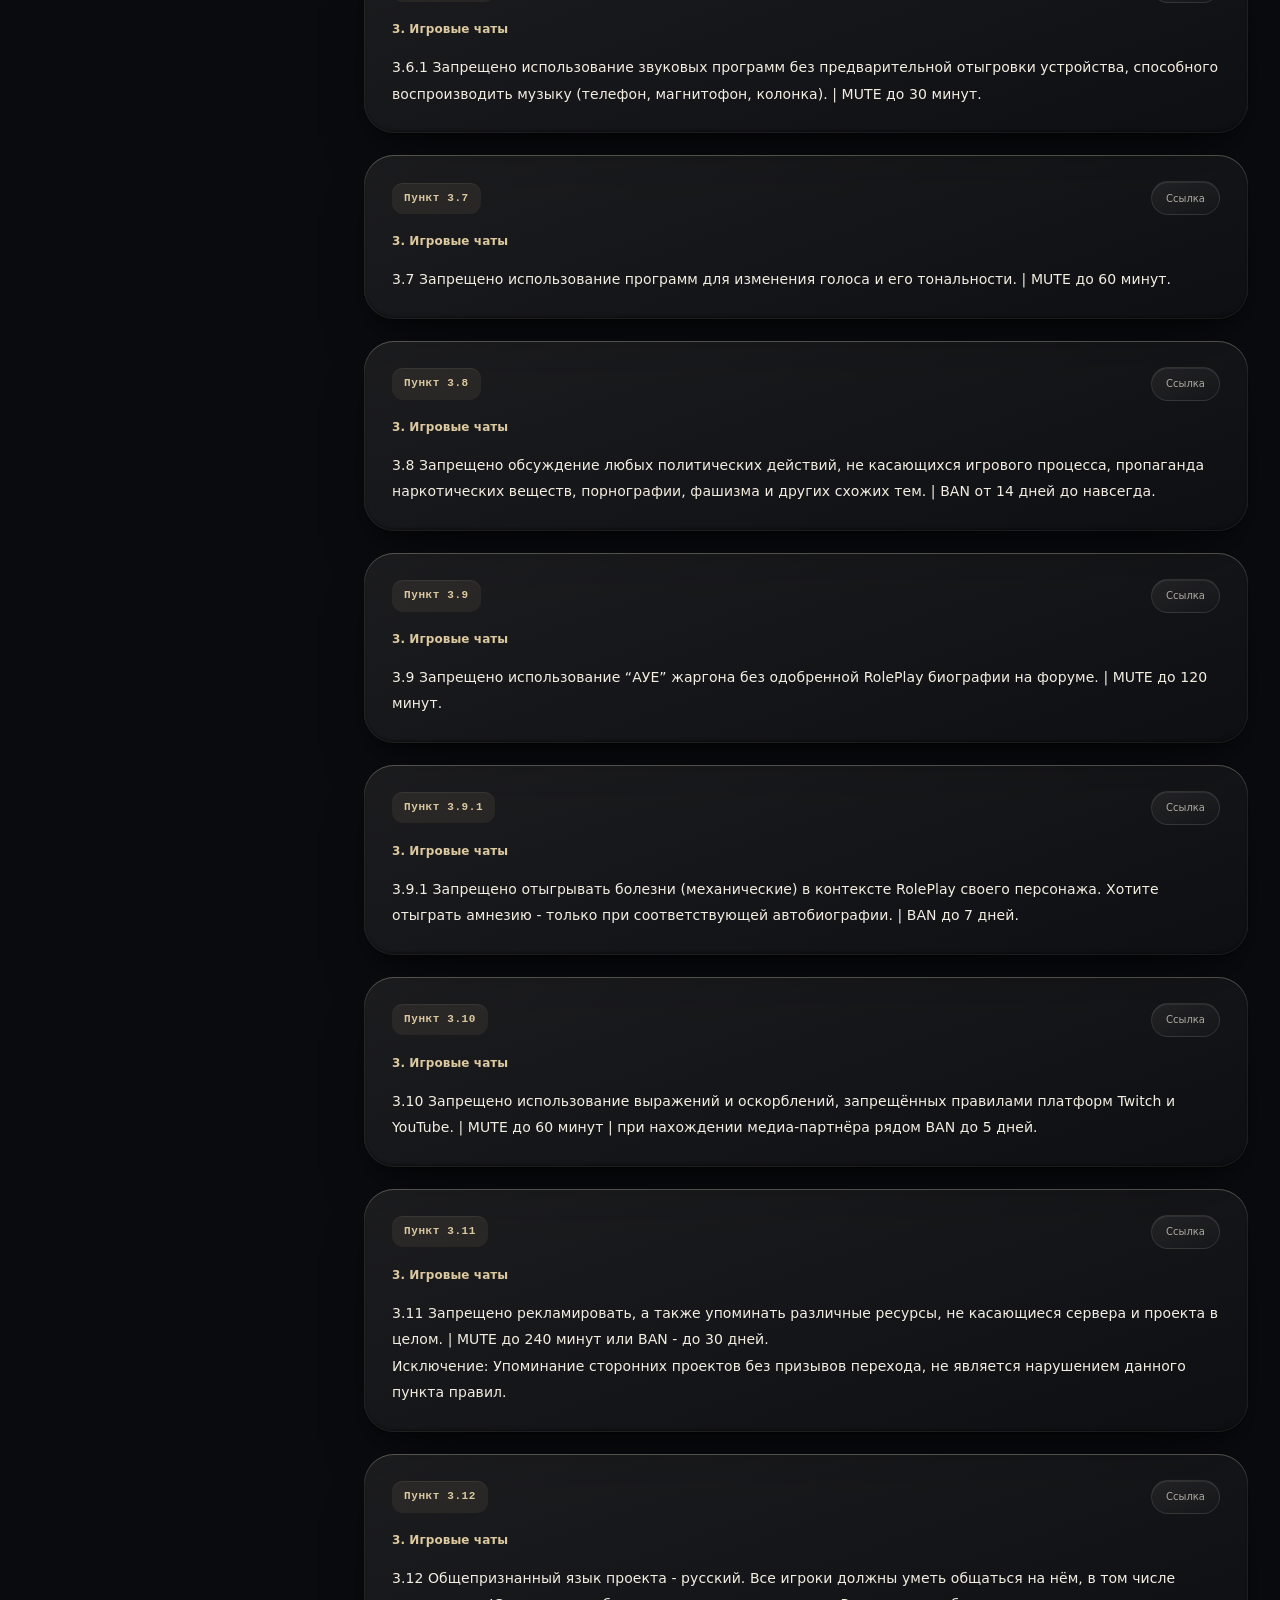
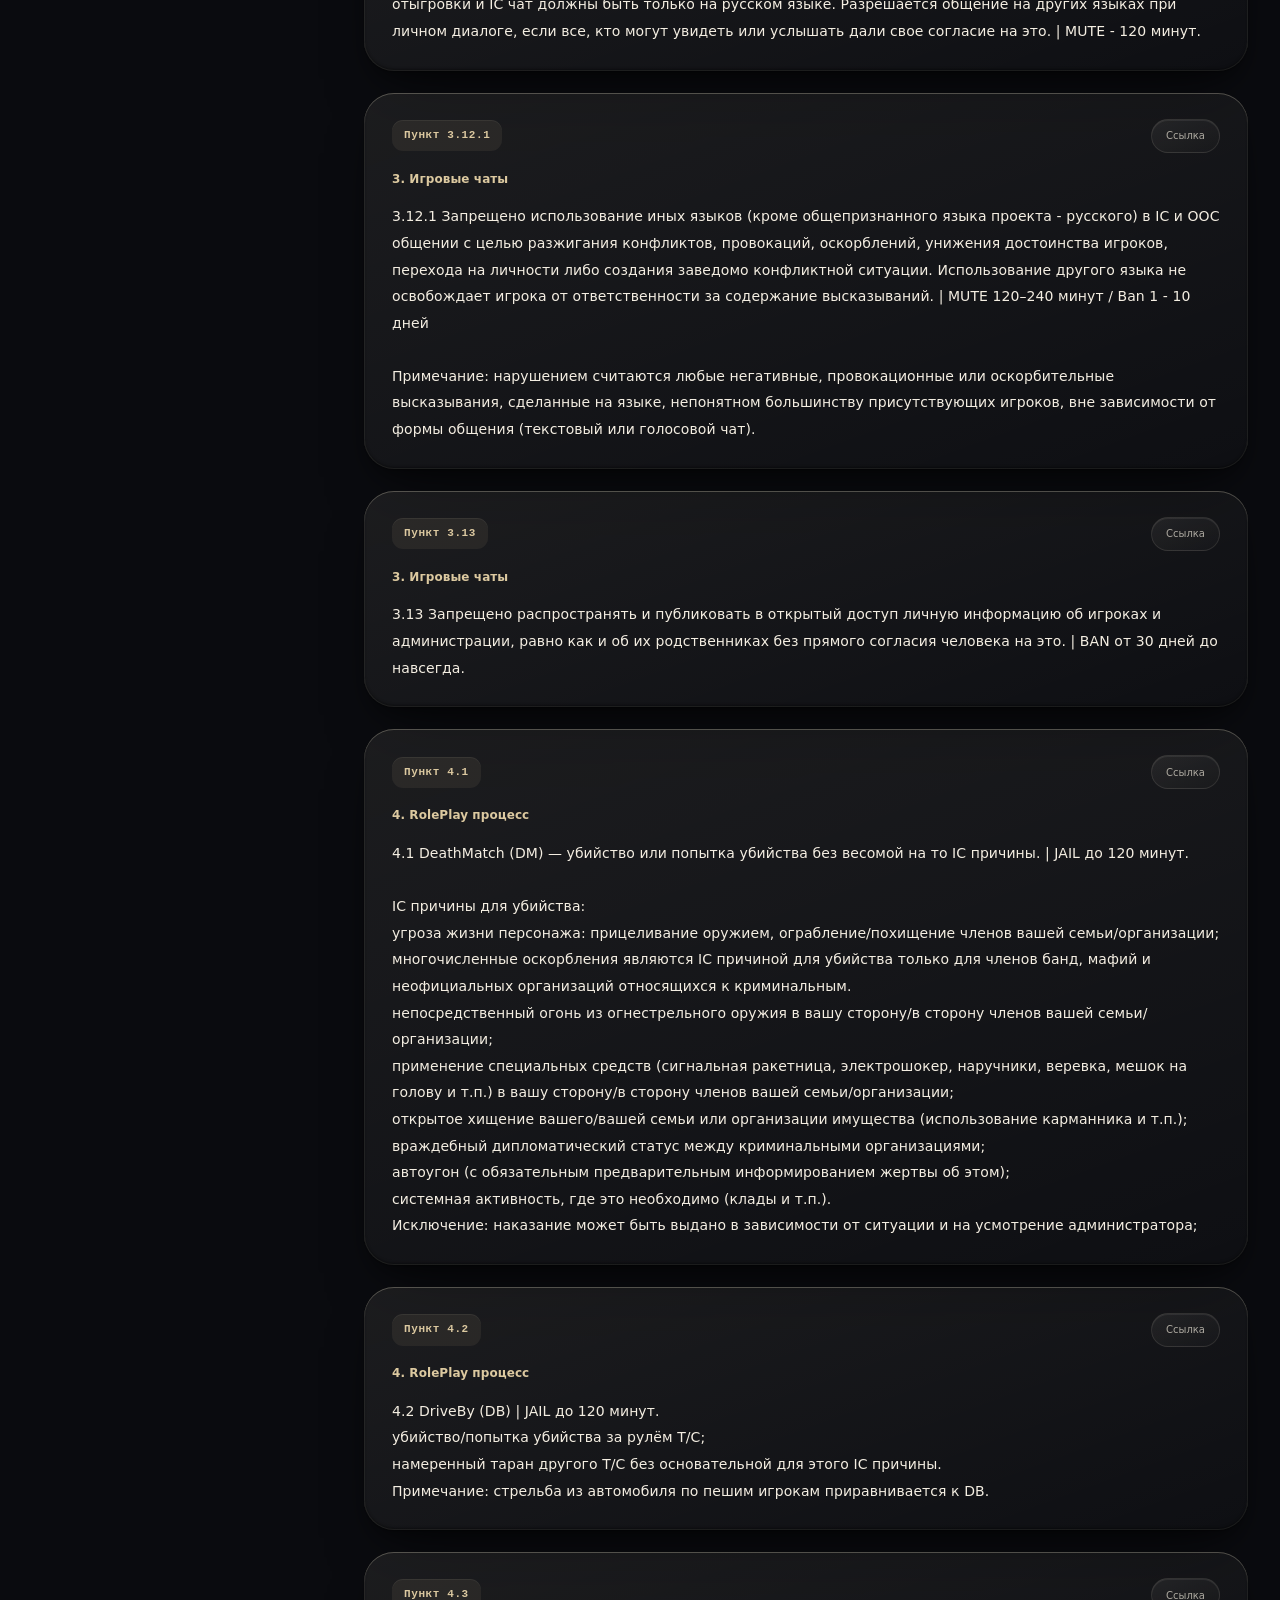
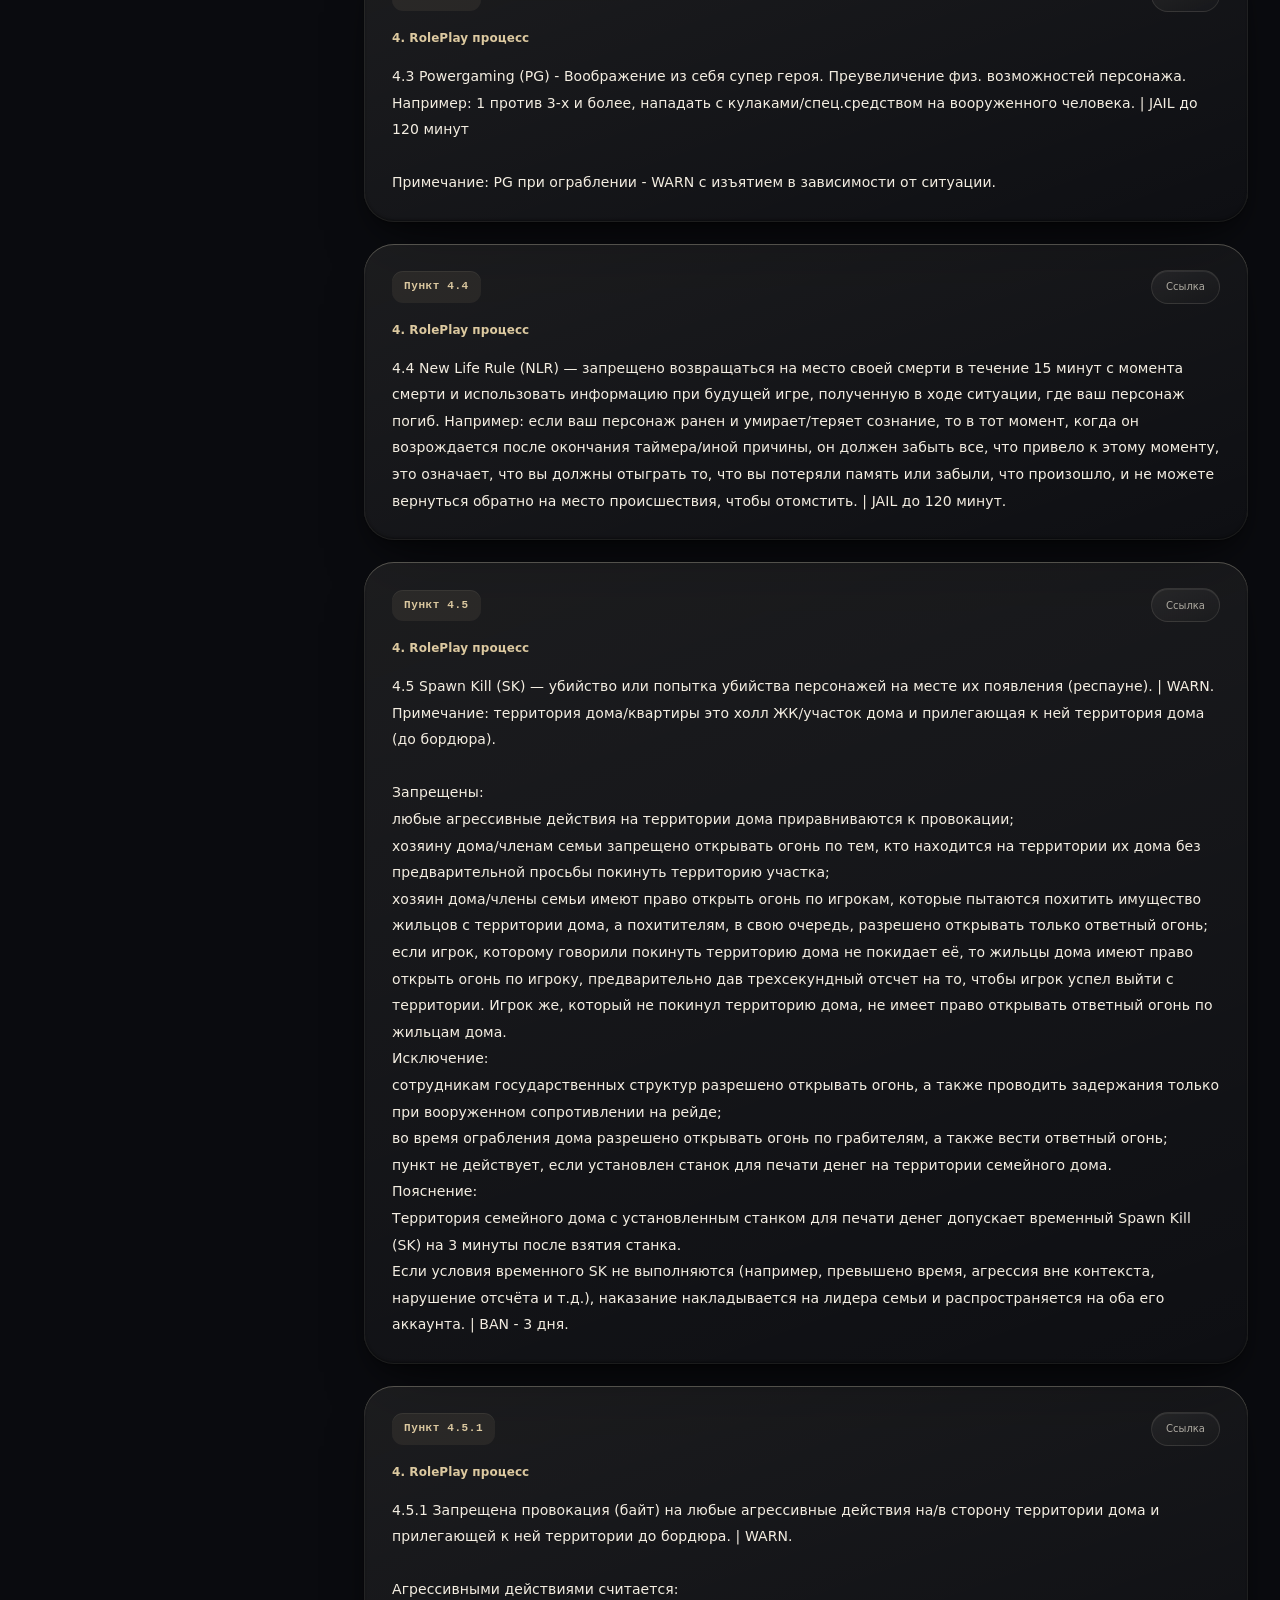
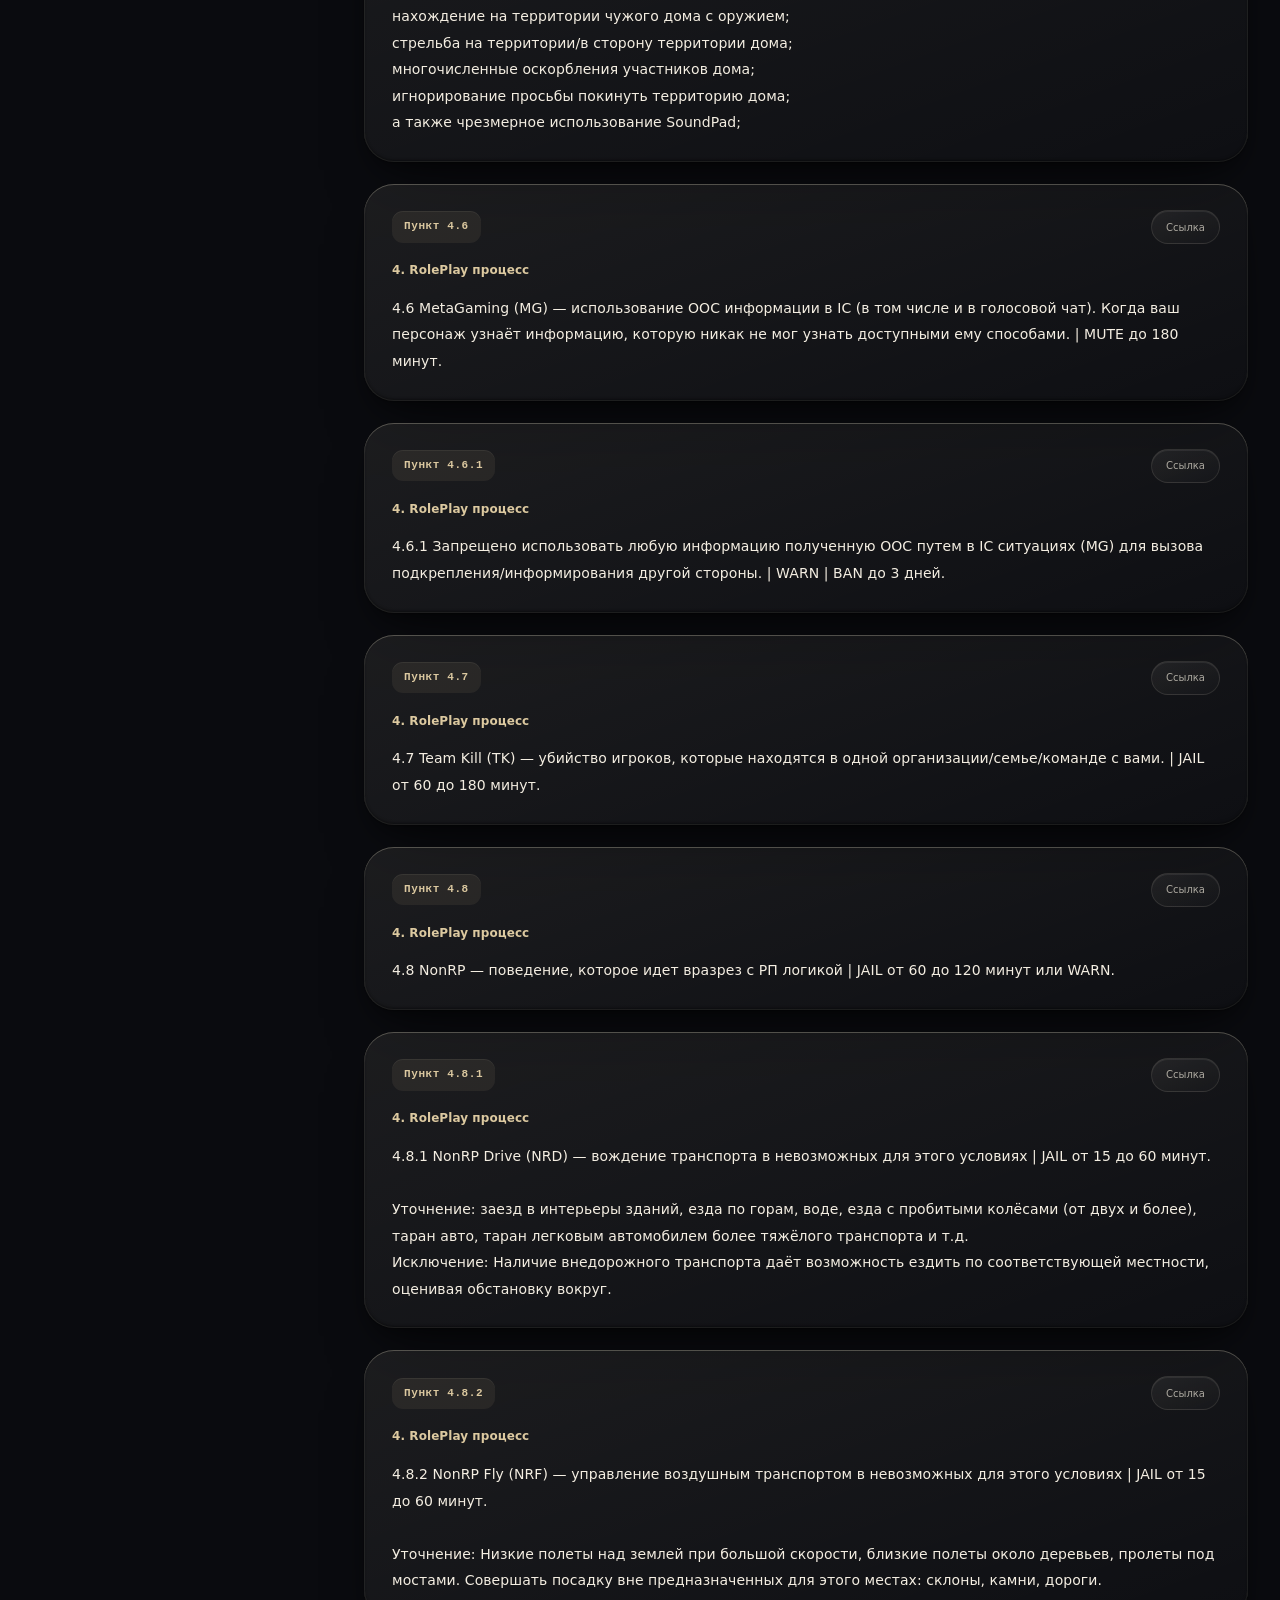
==== commit 9caf48af: "Add GitHub-backed rules admin with drafts and conflict checks" ====
--- a/index.html
+++ b/index.html
@@ -1,2 +1,2 @@
 <!doctype html>
-<html lang="ru"><head><meta charset="utf-8"><meta name="viewport" content="width=device-width,initial-scale=1"><meta name="theme-color" content="#0a0b0f"><meta name="description" content="Справочник GANZI SQUAD по правилам NOVA RP: общие правила, мероприятия и организации. Поиск по словам и номерам пунктов."><title>NOVA RP — Правила | GANZI SQUAD</title><link rel="stylesheet" href="style.css?v=3"><link rel="stylesheet" href="ganzi-theme.css?v=1"><script src="rules-parser.js?v=3" defer></script><script src="rule-updates.js?v=1" defer></script><script src="search.js?v=3" defer></script><script src="ganzi-theme.js?v=1" defer></script></head><body><a class="skip" href="#main">Перейти к правилам</a><header><a class="brand" href="index.html" aria-label="GANZI SQUAD — справочник NOVA RP"><b class="gs-monogram" aria-hidden="true">GS</b><span class="brand-copy">GANZI SQUAD<small>NOVA RP / ПРАВИЛА ПРОЕКТА</small></span></a><span class="header-caption">ЛИЧНЫЙ СПРАВОЧНИК<br>Правила без лишнего</span><div class="header-actions"><button id="menu" class="menu" type="button" aria-expanded="false" aria-controls="sidebar">Разделы</button><button id="theme" type="button">Paper</button></div></header><div class="layout"><aside id="sidebar"><p class="eyebrow">Навигация по правилам</p><nav id="navigation" aria-label="Разделы правил"></nav><p class="sidebar-note">Выберите тему, найдите правило и скопируйте ссылку на нужный пункт.</p></aside><main id="main"><div class="hero"><div id="breadcrumb" class="muted">Правила проекта / Справочник</div><h1 id="heading">Общие правила проекта</h1><p class="intro">Все правила проекта в одном месте. Поиск по словам, пунктам и подразделам.</p><p id="stats" class="stats"></p></div><div class="toolbar"><div class="search-row"><input type="search" id="query" autocomplete="off" aria-label="Поиск по словам и пунктам" placeholder="Например: 4.15, ограбление, видеофиксация"><button id="reset" type="button">Сбросить</button></div><div class="filters"><label for="scope">Искать</label><select id="scope"><option value="current">В текущем разделе</option><option value="all">Во всех разделах</option></select><label for="chapter">Подраздел</label><select id="chapter"><option value="">Все подразделы</option></select><span class="shortcut">Ctrl+K — поиск · Esc — сброс</span></div></div><div class="results-bar"><span id="status" role="status" aria-live="polite">Загрузка правил…</span><button id="print" type="button">Печать / PDF</button></div><div id="results"></div><noscript><p class="notice">Для интерфейса справочника нужен JavaScript.</p></noscript><footer><span class="footer-brand">GANZI SQUAD / NOVA RP</span>Справочник по предоставленным текстам NOVA RP. Изображения и карты, отсутствующие в исходном файле, не восстановлены. Актуальность относительно форума независимо не проверялась.</footer></main></div><div id="toast" role="status" hidden></div></body></html>
+<html lang="ru"><head><meta charset="utf-8"><meta name="viewport" content="width=device-width,initial-scale=1"><meta name="theme-color" content="#0a0b0f"><meta name="description" content="Справочник GANZI SQUAD по правилам NOVA RP: общие правила, мероприятия и организации. Поиск по словам и номерам пунктов."><title>NOVA RP — Правила | GANZI SQUAD</title><link rel="stylesheet" href="style.css?v=3"><link rel="stylesheet" href="ganzi-theme.css?v=1"><script src="rules-parser.js?v=3" defer></script><script src="rule-updates.js?v=1" defer></script><script src="rules-cms.js?v=1" defer></script><script src="ganzi-theme.js?v=1" defer></script></head><body><a class="skip" href="#main">Перейти к правилам</a><header><a class="brand" href="index.html" aria-label="GANZI SQUAD — справочник NOVA RP"><b class="gs-monogram" aria-hidden="true">GS</b><span class="brand-copy">GANZI SQUAD<small>NOVA RP / ПРАВИЛА ПРОЕКТА</small></span></a><span class="header-caption">ЛИЧНЫЙ СПРАВОЧНИК<br>Правила без лишнего</span><div class="header-actions"><button id="menu" class="menu" type="button" aria-expanded="false" aria-controls="sidebar">Разделы</button><button id="theme" type="button">Paper</button></div></header><div class="layout"><aside id="sidebar"><p class="eyebrow">Навигация по правилам</p><nav id="navigation" aria-label="Разделы правил"></nav><p class="sidebar-note">Выберите тему, найдите правило и скопируйте ссылку на нужный пункт.</p></aside><main id="main"><div class="hero"><div id="breadcrumb" class="muted">Правила проекта / Справочник</div><h1 id="heading">Общие правила проекта</h1><p class="intro">Все правила проекта в одном месте. Поиск по словам, пунктам и подразделам.</p><p id="stats" class="stats"></p></div><div class="toolbar"><div class="search-row"><input type="search" id="query" autocomplete="off" aria-label="Поиск по словам и пунктам" placeholder="Например: 4.15, ограбление, видеофиксация"><button id="reset" type="button">Сбросить</button></div><div class="filters"><label for="scope">Искать</label><select id="scope"><option value="current">В текущем разделе</option><option value="all">Во всех разделах</option></select><label for="chapter">Подраздел</label><select id="chapter"><option value="">Все подразделы</option></select><span class="shortcut">Ctrl+K — поиск · Esc — сброс</span></div></div><div class="results-bar"><span id="status" role="status" aria-live="polite">Загрузка правил…</span><button id="print" type="button">Печать / PDF</button></div><p id="cms-warning" class="notice" hidden></p><div id="results"></div><noscript><p class="notice">Для интерфейса справочника нужен JavaScript.</p></noscript><footer><span class="footer-brand">GANZI SQUAD / NOVA RP</span>Справочник по предоставленным текстам NOVA RP. Изображения и карты, отсутствующие в исходном файле, не восстановлены. Актуальность относительно форума независимо не проверялась. <a href="admin.html">Редактор правил</a></footer></main></div><div id="toast" role="status" hidden></div></body></html>
